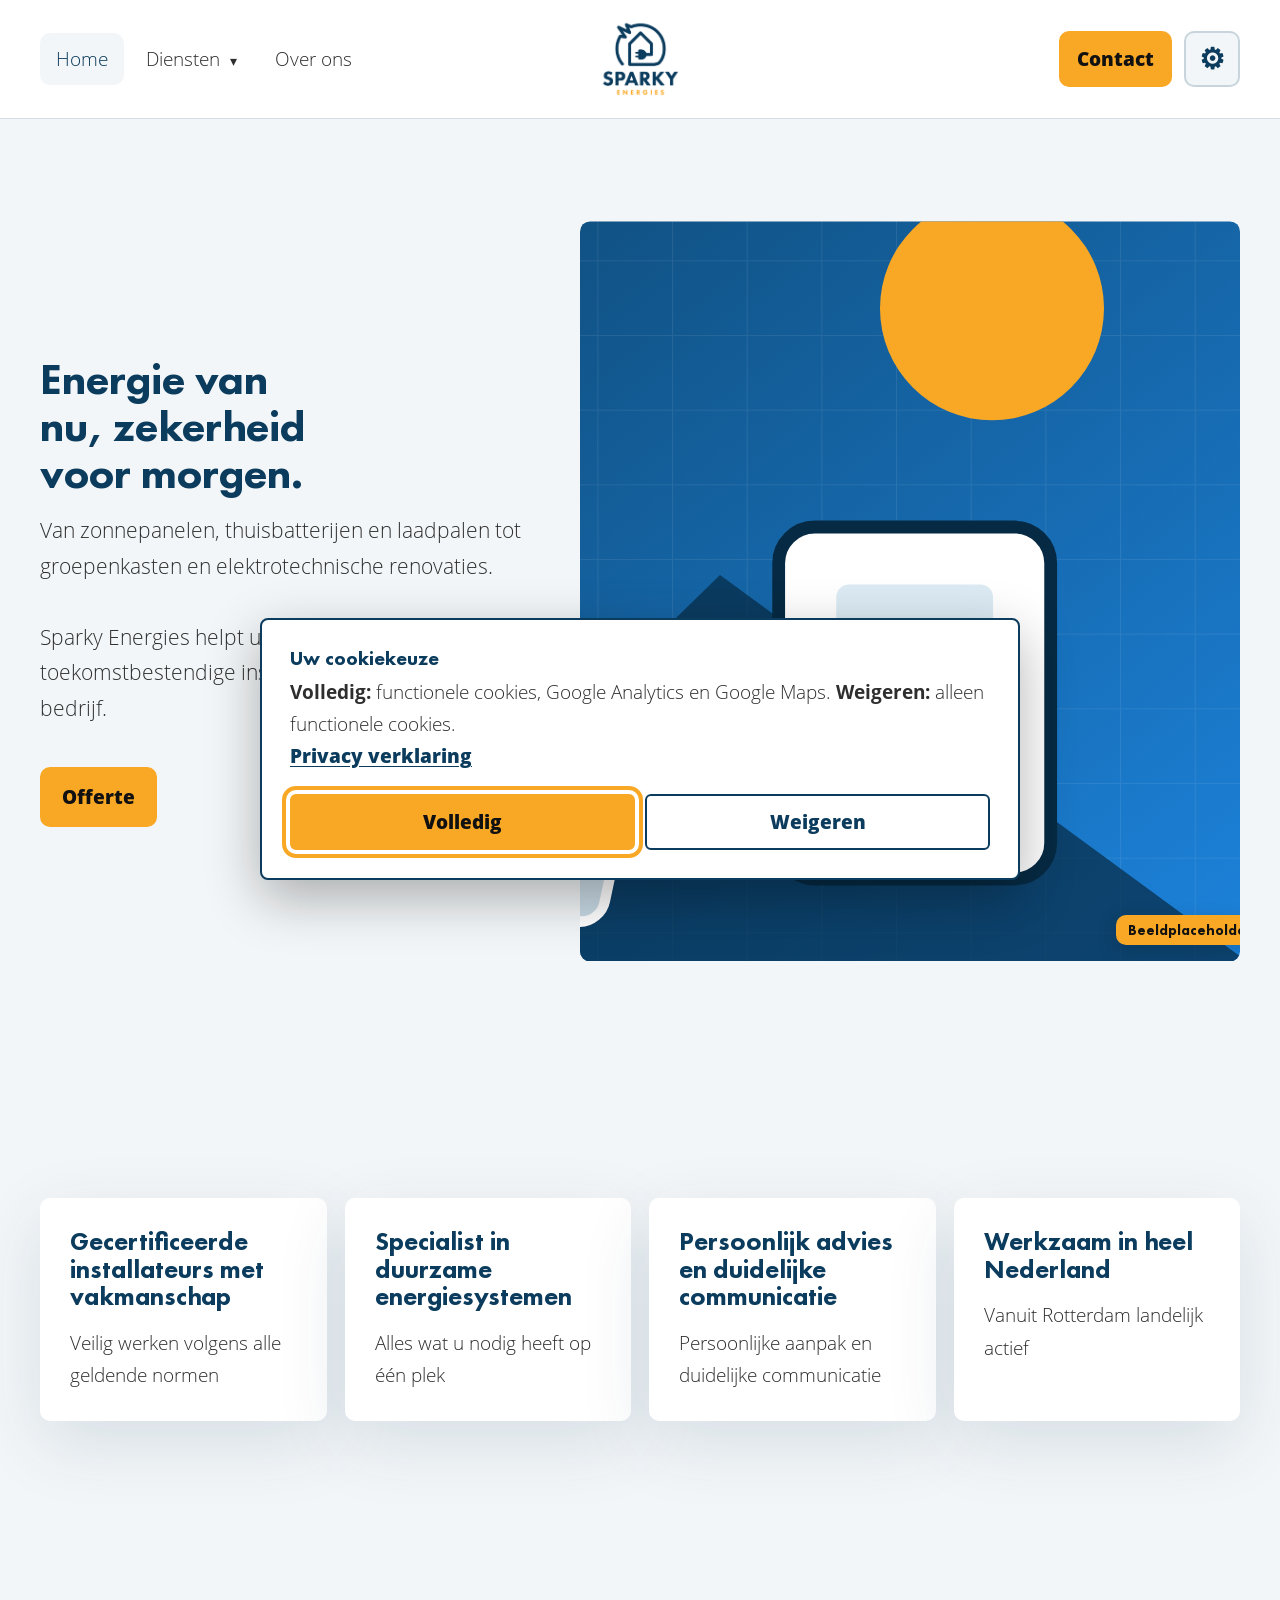
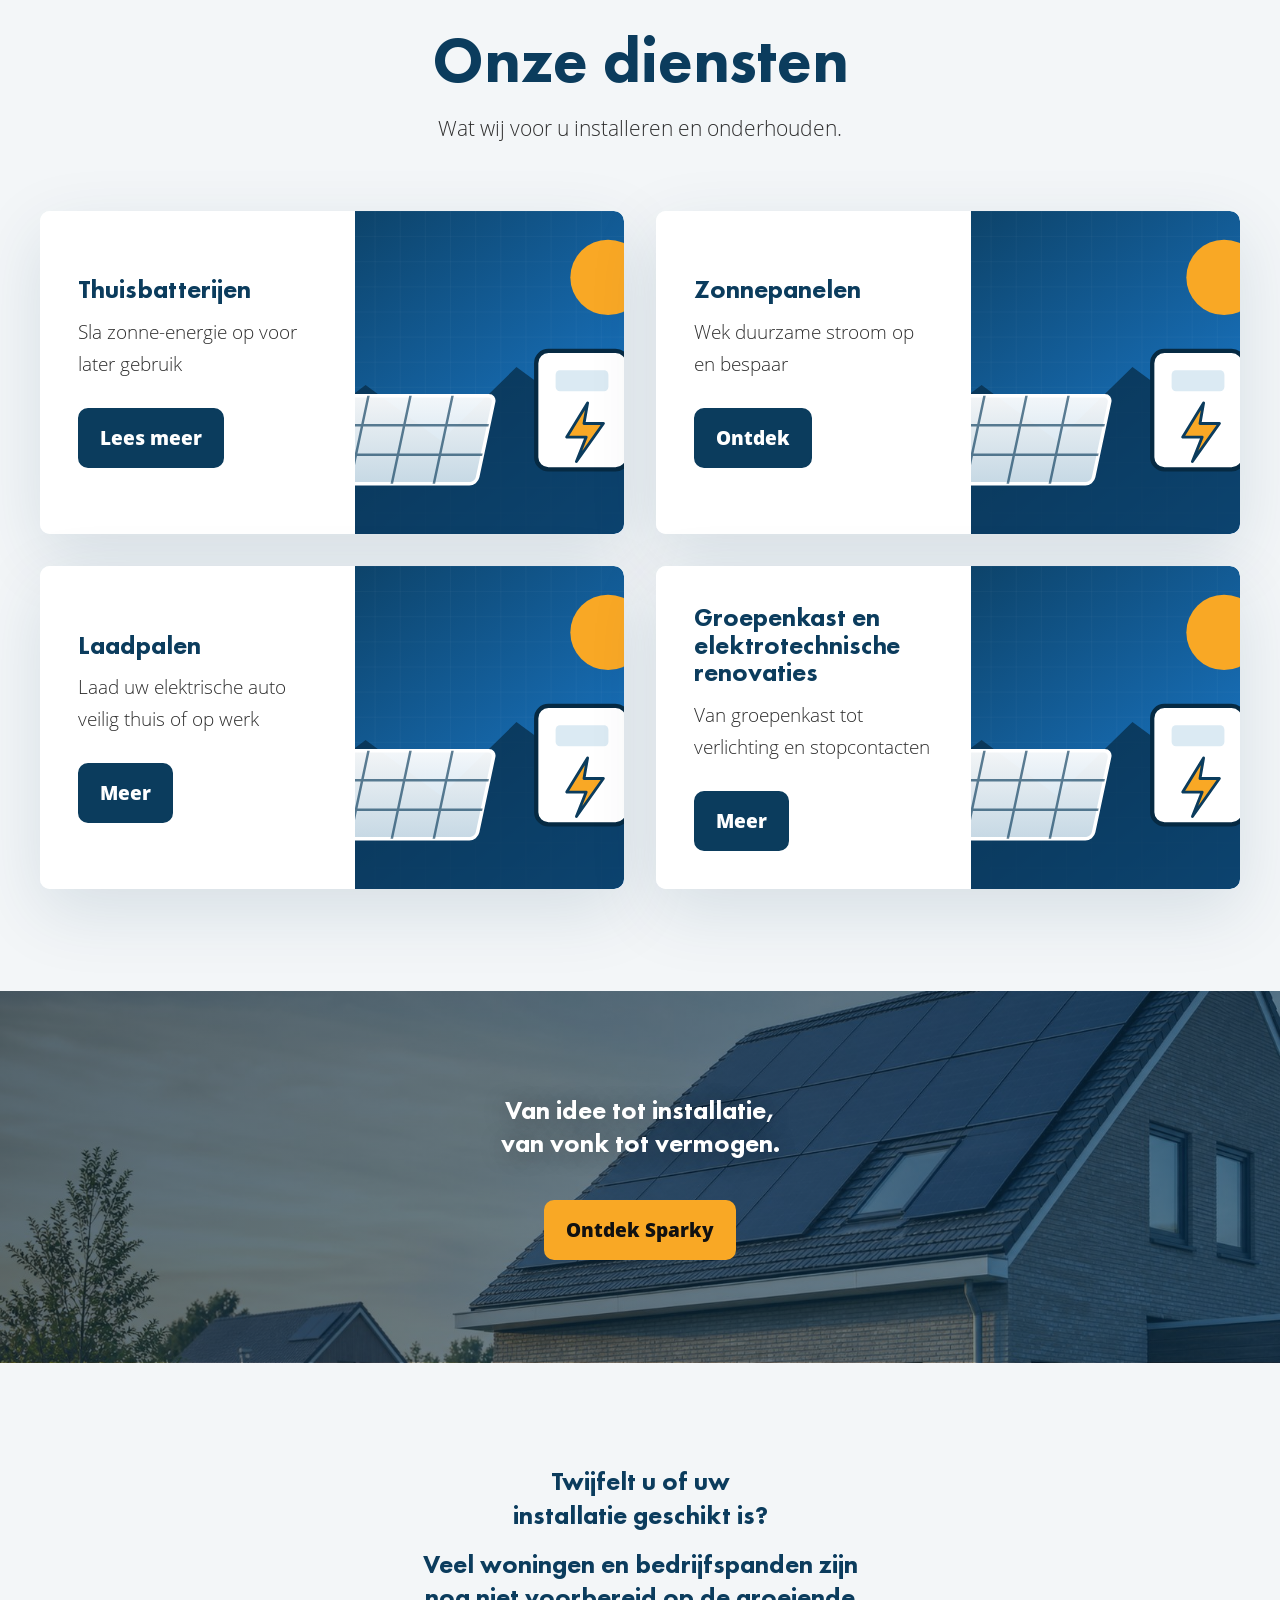
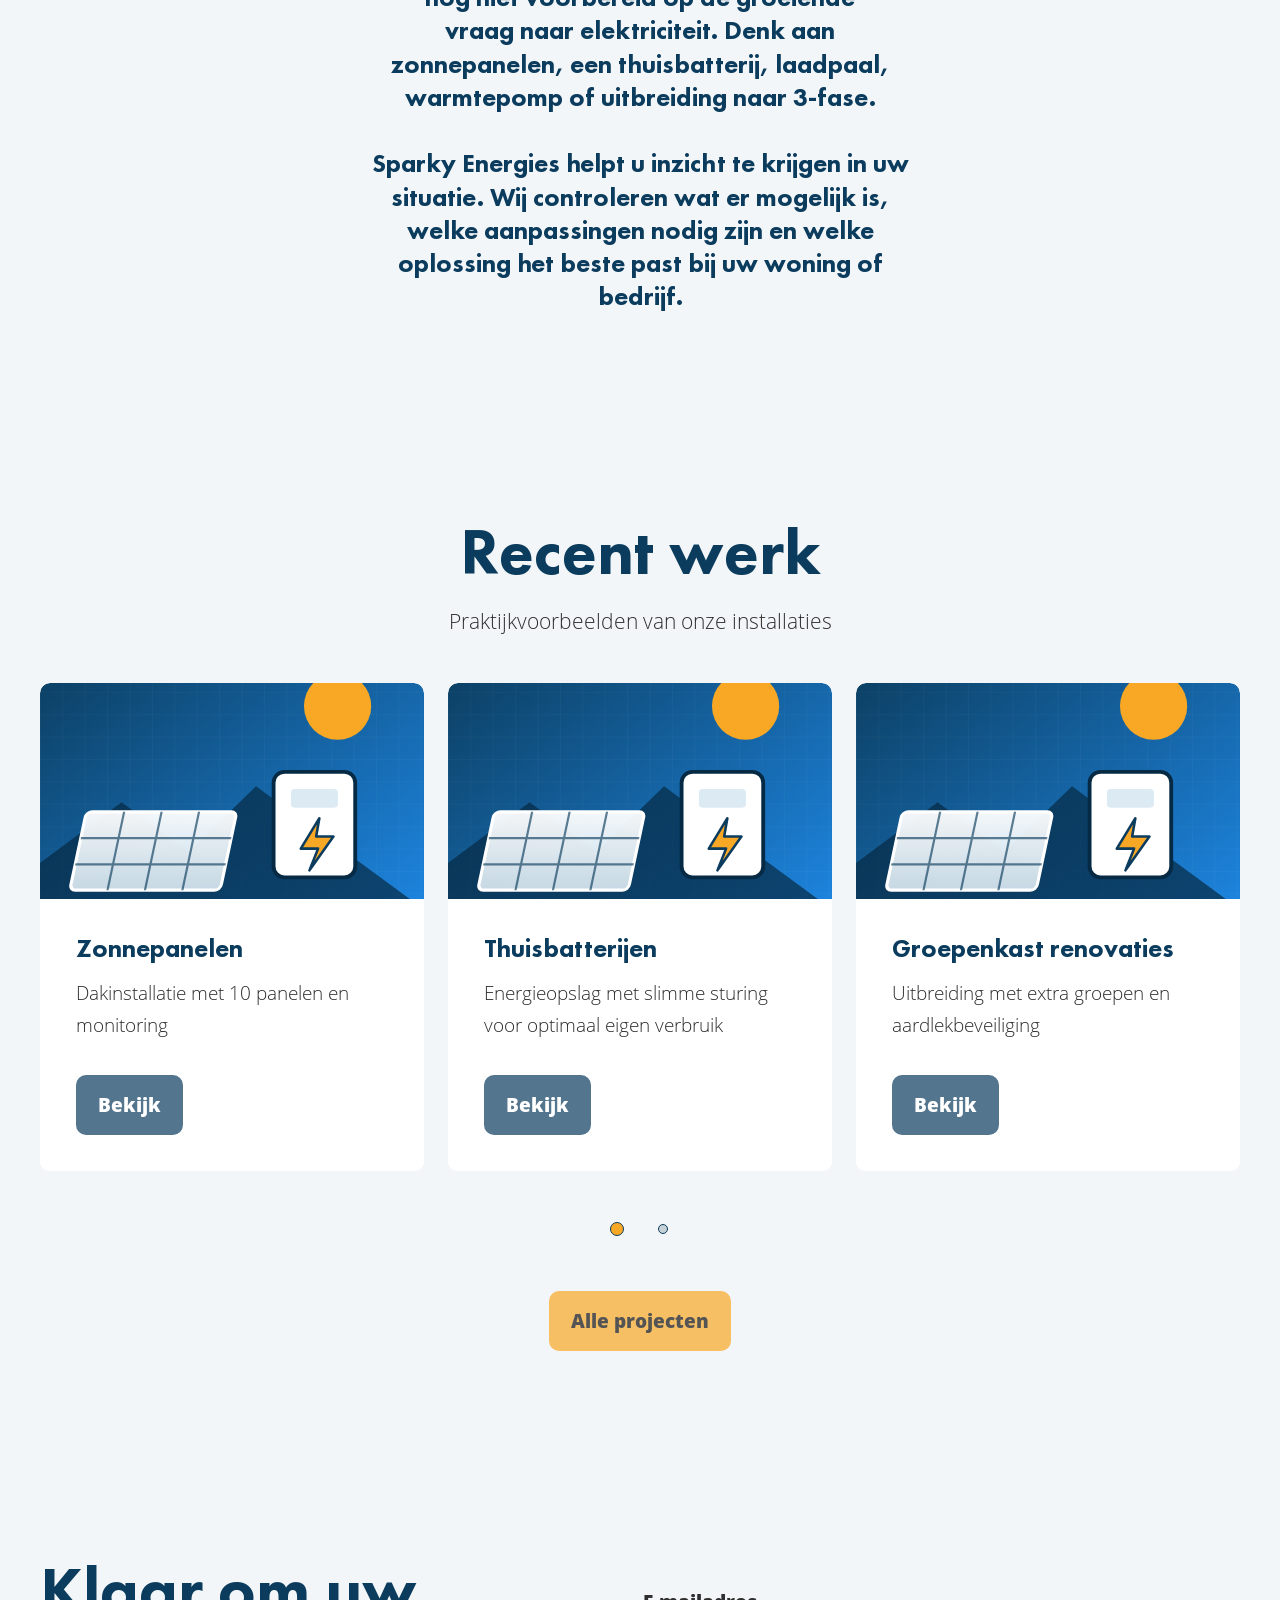
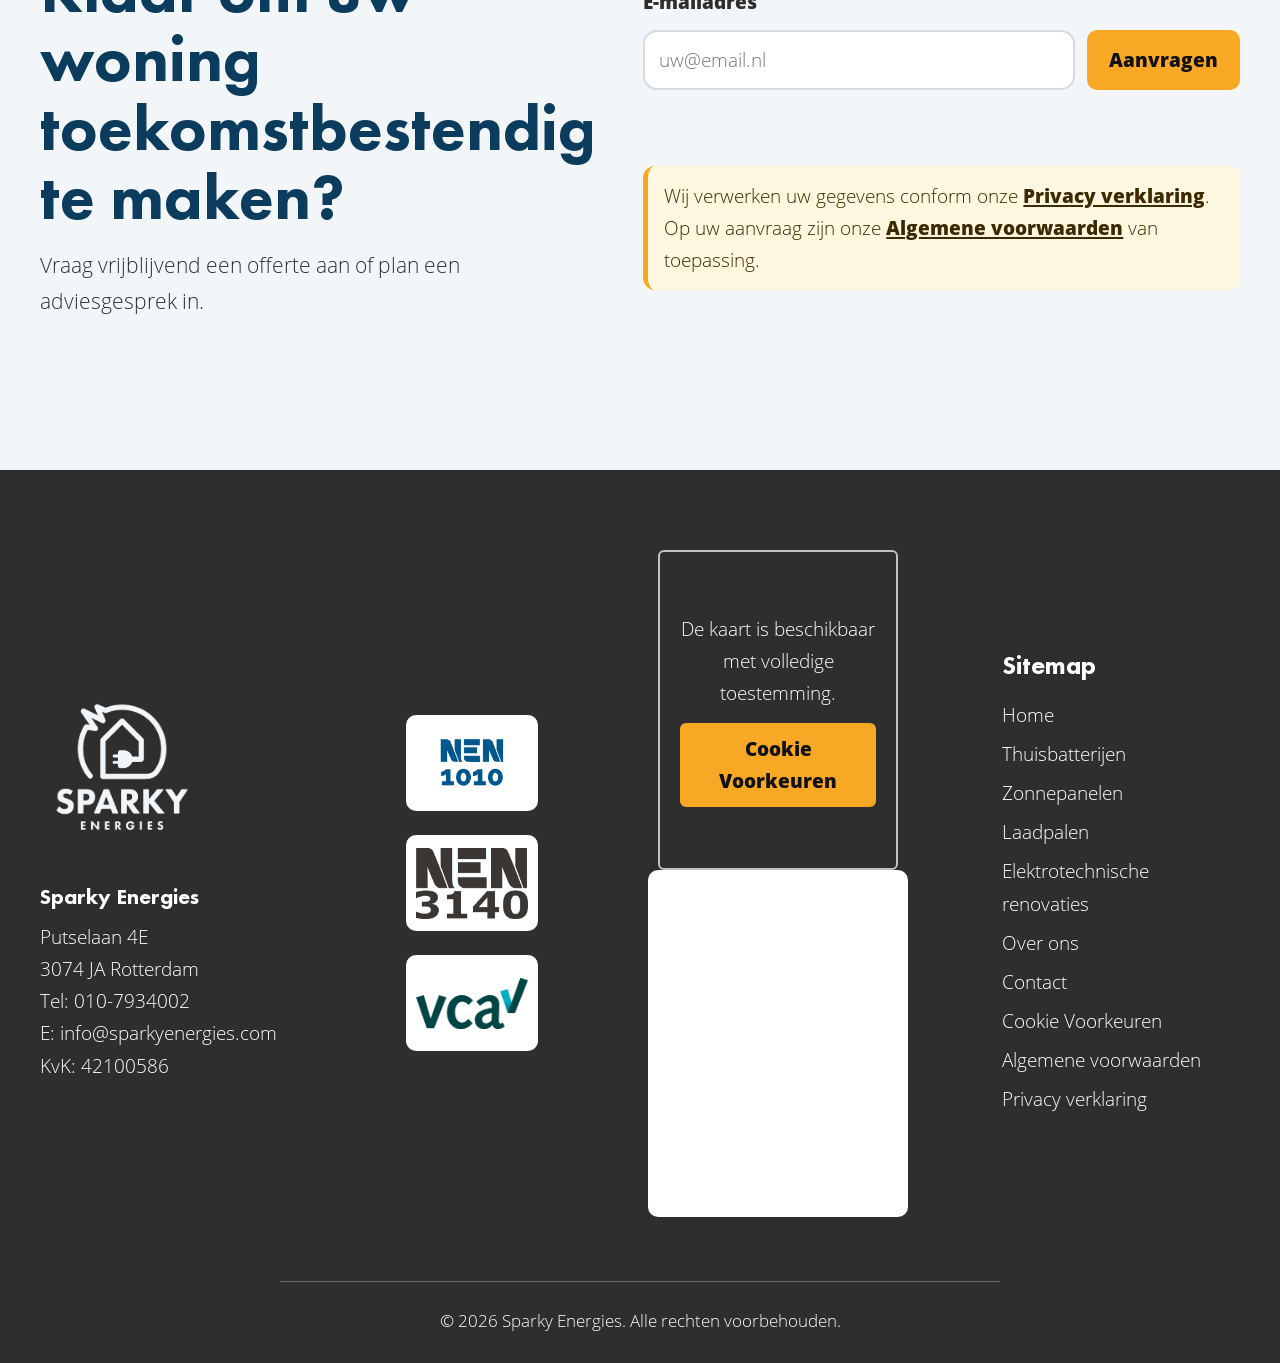
==== index.html @ b0a2704e "Add legal downloads and refine cookie consent" ====
<!doctype html>
<html lang="nl">
<head>
  <meta charset="utf-8" />
  <meta name="viewport" content="width=device-width, initial-scale=1" />
  <title>Elektrotechnisch installateur Rotterdam | Sparky Energies</title>
  <meta name="description" content="Sparky Energies is uw elektrotechnisch installateur in Rotterdam voor zonnepanelen, thuisbatterijen, laadpalen, groepenkasten en renovaties." />
  <meta name="robots" content="index,follow,max-image-preview:large" />
  <meta name="color-scheme" content="light" />
  <meta name="theme-color" content="#0b3c5d" />
  <link rel="canonical" href="https://www.sparkyenergies.com/" />
  <meta property="og:locale" content="nl_NL" />
  <meta property="og:type" content="website" />
  <meta property="og:site_name" content="Sparky Energies" />
  <meta property="og:title" content="Elektrotechnisch installateur Rotterdam | Sparky Energies" />
  <meta property="og:description" content="Sparky Energies is uw elektrotechnisch installateur in Rotterdam voor zonnepanelen, thuisbatterijen, laadpalen, groepenkasten en renovaties." />
  <meta property="og:url" content="https://www.sparkyenergies.com/" />
  <meta property="og:image" content="https://www.sparkyenergies.com/assets/img/zonnepanelen-installatie-achtergrond.jpg" />
  <meta property="og:image:type" content="image/jpeg" />
  <meta property="og:image:width" content="1672" />
  <meta property="og:image:height" content="941" />
  <meta property="og:image:alt" content="Elektrotechnische installatie van Sparky Energies" />
  <meta name="twitter:card" content="summary_large_image" />
  <meta name="twitter:title" content="Elektrotechnisch installateur Rotterdam | Sparky Energies" />
  <meta name="twitter:description" content="Zonnepanelen, thuisbatterijen, laadpalen, groepenkasten en elektrotechnische renovaties vanuit Rotterdam." />
  <meta name="twitter:image" content="https://www.sparkyenergies.com/assets/img/zonnepanelen-installatie-achtergrond.jpg" />
  <link rel="stylesheet" href="assets/css/styles.css" />
  <link rel="icon" type="image/png" href="assets/img/Sparky_Beeldmerk_Oranje.png" />
  <link rel="apple-touch-icon" href="assets/img/Sparky_Beeldmerk_Oranje.png" />
  <script src="assets/js/cookie-consent.js" defer></script>
  <script type="application/ld+json">
  {
    "@context": "https://schema.org",
    "@graph": [
      {
        "@type": "Electrician",
        "@id": "https://www.sparkyenergies.com/#business",
        "name": "Sparky Energies",
        "url": "https://www.sparkyenergies.com/",
        "logo": "https://www.sparkyenergies.com/assets/img/Sparky_Logo_MAIN_Kleur.png",
        "image": "https://www.sparkyenergies.com/assets/img/zonnepanelen-installatie-achtergrond.jpg",
        "telephone": "+31 10 793 4002",
        "email": "info@sparkyenergies.com",
        "identifier": {
          "@type": "PropertyValue",
          "propertyID": "KvK",
          "value": "42100586"
        },
        "address": {
          "@type": "PostalAddress",
          "streetAddress": "Putselaan 4E",
          "postalCode": "3074 JA",
          "addressLocality": "Rotterdam",
          "addressRegion": "Zuid-Holland",
          "addressCountry": "NL"
        },
        "areaServed": {
          "@type": "Country",
          "name": "Nederland"
        },
        "hasMap": "https://www.google.com/maps/search/?api=1&query=Putselaan%204E%2C%203074%20JA%20Rotterdam",
        "contactPoint": {
          "@type": "ContactPoint",
          "contactType": "customer service",
          "telephone": "+31 10 793 4002",
          "email": "info@sparkyenergies.com",
          "availableLanguage": "nl"
        },
        "hasOfferCatalog": {
          "@type": "OfferCatalog",
          "name": "Elektrotechnische diensten",
          "itemListElement": [
            {
              "@type": "Offer",
              "itemOffered": {
                "@type": "Service",
                "name": "Thuisbatterij installeren",
                "url": "https://www.sparkyenergies.com/thuisbatterijen.html"
              }
            },
            {
              "@type": "Offer",
              "itemOffered": {
                "@type": "Service",
                "name": "Zonnepanelen installeren",
                "url": "https://www.sparkyenergies.com/zonnepanelen.html"
              }
            },
            {
              "@type": "Offer",
              "itemOffered": {
                "@type": "Service",
                "name": "Laadpaal installeren",
                "url": "https://www.sparkyenergies.com/laadpalen.html"
              }
            },
            {
              "@type": "Offer",
              "itemOffered": {
                "@type": "Service",
                "name": "Groepenkast en elektrotechnische renovatie",
                "url": "https://www.sparkyenergies.com/elektrotechnische-renovaties.html"
              }
            }
          ]
        }
      },
      {
        "@type": "WebSite",
        "@id": "https://www.sparkyenergies.com/#website",
        "url": "https://www.sparkyenergies.com/",
        "name": "Sparky Energies",
        "publisher": { "@id": "https://www.sparkyenergies.com/#business" },
        "inLanguage": "nl-NL"
      },
      {
        "@type": "WebPage",
        "@id": "https://www.sparkyenergies.com/#webpage",
        "url": "https://www.sparkyenergies.com/",
        "name": "Elektrotechnisch installateur Rotterdam | Sparky Energies",
        "description": "Sparky Energies is uw elektrotechnisch installateur in Rotterdam voor zonnepanelen, thuisbatterijen, laadpalen, groepenkasten en renovaties.",
        "isPartOf": { "@id": "https://www.sparkyenergies.com/#website" },
        "about": { "@id": "https://www.sparkyenergies.com/#business" },
        "inLanguage": "nl-NL"
      }
    ]
  }
  </script>
</head>
<body id="homeSectBody" class="siteBody homeSectBody" data-page="Home" data-page-number="1">
<header id="siteHeader" class="siteHeader">
  <a class="skipLink" href="#mainContent">Direct naar inhoud</a>
  <nav id="hoofdNavigatie" class="hoofdNavigatie" aria-label="Hoofdnavigatie">
    <a id="siteLogoLink" class="siteLogoLink" href="index.html" aria-label="Sparky Energies home">
      <img src="assets/img/Sparky_Logo_MAIN_Kleur.png" alt="Sparky Energies logo" class="siteLogoAfbeelding" width="6265" height="6197" />
      <!-- <span class="siteLogoTekst">Sparky Energies</span> -->
    </a>
    <button id="navigatieMenuKnop" class="navigatieMenuKnop" type="button" aria-controls="primaireNavigatieLijst" aria-expanded="false">
      <span class="srOnly">Menu openen of sluiten</span>
      <span aria-hidden="true">☰</span>
    </button>
    <ul id="primaireNavigatieLijst" class="primaireNavigatieLijst" role="list"><li><a aria-current="page" href="index.html">Home</a></li><li><a href="thuisbatterijen.html">Thuisbatterijen</a></li><li><a href="zonnepanelen.html">Zonnepanelen</a></li><li><a href="laadpalen.html">Laadpalen</a></li><li><a href="elektrotechnische-renovaties.html">Elektrotechnische renovaties</a></li><li><a href="over-ons.html">Over ons</a></li></ul>
    <div class="hoofdNavigatieActies">
      <a id="hoofdNavigatieContact" class="hoofdNavigatieContact" href="contact.html">Contact</a>
      <nav id="toegankelijkheidPaneel" class="toegankelijkheidPaneel" aria-label="Toegankelijkheidsopties">
      <button id="knopGrotereTekst" class="toegankelijkheidKnop" type="button" data-accessibility-action="toggle-text-size" aria-pressed="false">Grotere tekst</button>
      <button id="knopHoogContrast" class="toegankelijkheidKnop" type="button" data-accessibility-action="toggle-contrast" aria-pressed="false">Hoog contrast</button>
      <button id="knopVoorlezen" class="toegankelijkheidKnop" type="button" data-accessibility-action="read-page">Lees voor</button>
      <button id="knopVoorlezenStop" class="toegankelijkheidKnop" type="button" data-accessibility-action="stop-reading">Stop</button>
      </nav>
    </div>
  </nav>
</header>
<main id="mainContent" class="mainContent" tabindex="-1">


<section id="homeSectGecertificeerdeInstallateursMetVakmanschap" class="siteSectie homeSectGecertificeerdeInstallateursMetVakmanschap homeHeroReferentieSectie" data-page="Home" data-page-number="1" data-section-number="1" data-section-title="Energie van nu, zekerheid voor morgen" aria-labelledby="homeSectGecertificeerdeInstallateursMetVakmanschapH1">
  <div class="homeHeroReferentieGrid" data-scroll-expand-image data-scroll-expand-full-bleed data-scroll-expand-start="0.9" data-scroll-expand-distance="0.65">
    <div class="homeHeroScrollInhoud" data-scroll-expand-content>
      <header class="sectieKop homeSectGecertificeerdeInstallateursMetVakmanschapKop">
        <h1 id="homeSectGecertificeerdeInstallateursMetVakmanschapH1" class="sectieTitel">Energie van nu, zekerheid voor morgen.</h1>
        <p id="homeSectGecertificeerdeInstallateursMetVakmanschapP01" class="sectieIntro">Van zonnepanelen, thuisbatterijen en laadpalen tot groepenkasten en elektrotechnische renovaties. <br><br> Sparky Energies helpt u met veilige, duurzame en toekomstbestendige installaties voor woning en bedrijf.</p>
      </header>
      <nav class="sectionActies" aria-label="Acties voor sectie Energie van nu, zekerheid voor morgen">
        <a id="homeSectGecertificeerdeInstallateursMetVakmanschapBtn01Offerte" class="siteBtn siteBtnPrimary homeSectGecertificeerdeInstallateursMetVakmanschapKnop" href="contact.html#contactSectLatenWeBeginnen" data-button-page="Home" data-button-section="Energie van nu, zekerheid voor morgen" data-link-type="interne-pagina-sectie" data-target-page="Contact" data-target-section="contactSectLatenWeBeginnen">Offerte</a>
      </nav>
    </div>
    <figure id="homeSectGecertificeerdeInstallateursMetVakmanschapMediaPlaceholder" class="homeHeroScrollMedia" data-scroll-expand-media aria-hidden="true">
      <img class="homeHeroScrollMediaAfbeelding" src="assets/img/dienst-placeholder.svg" alt="" width="1200" height="900" decoding="async" />
      <figcaption class="homeHeroScrollMediaLabel">Beeldplaceholder</figcaption>
    </figure>
  </div>
</section>
<section id="homeSectGecertificeerdeInstallateursMetVakmanschapKaarten" class="siteSectie homeSectGecertificeerdeInstallateursMetVakmanschapKaarten layoutFeatures" aria-labelledby="homeSectGecertificeerdeInstallateursMetVakmanschapH2">
<h2 id="homeSectGecertificeerdeInstallateursMetVakmanschapH2" class="srOnly">Gecertificeerde installateurs met vakmanschap</h2>
<ul id="homeSectGecertificeerdeInstallateursMetVakmanschapLijst" class="kaartLijst homeSectGecertificeerdeInstallateursMetVakmanschapLijst" role="list">
  <li class="kaartLijstItem">
    <article id="homeSectGecertificeerdeInstallateursMetVakmanschapArtikel01" class="kaart homeSectGecertificeerdeInstallateursMetVakmanschapKaart">

      <h3 id="homeSectGecertificeerdeInstallateursMetVakmanschapArtikel01H3">Gecertificeerde installateurs met vakmanschap</h3>
      <p id="homeSectGecertificeerdeInstallateursMetVakmanschapArtikel01P01">Veilig werken volgens alle geldende normen</p>
    </article>
  </li>
  <li class="kaartLijstItem">
    <article id="homeSectGecertificeerdeInstallateursMetVakmanschapArtikel02" class="kaart homeSectGecertificeerdeInstallateursMetVakmanschapKaart">
      
      <h3 id="homeSectGecertificeerdeInstallateursMetVakmanschapArtikel02H3">Specialist in duurzame energiesystemen</h3>
      <p id="homeSectGecertificeerdeInstallateursMetVakmanschapArtikel02P01">Alles wat u nodig heeft op één plek</p>
    </article>
  </li>
  <li class="kaartLijstItem">
    <article id="homeSectGecertificeerdeInstallateursMetVakmanschapArtikel03" class="kaart homeSectGecertificeerdeInstallateursMetVakmanschapKaart">
      
      <h3 id="homeSectGecertificeerdeInstallateursMetVakmanschapArtikel03H3">Persoonlijk advies en duidelijke communicatie</h3>
      <p id="homeSectGecertificeerdeInstallateursMetVakmanschapArtikel03P01">Persoonlijke aanpak en duidelijke communicatie</p>
    </article>
  </li>
  <li class="kaartLijstItem">
    <article id="homeSectGecertificeerdeInstallateursMetVakmanschapArtikel04" class="kaart homeSectGecertificeerdeInstallateursMetVakmanschapKaart">
    
      <h3 id="homeSectGecertificeerdeInstallateursMetVakmanschapArtikel04H3">Werkzaam in heel Nederland</h3>
      <p id="homeSectGecertificeerdeInstallateursMetVakmanschapArtikel04P01">Vanuit Rotterdam landelijk actief</p>
    </article>
  </li>
</ul>
</section>

<section id="homeSectWatWijVoorUInstallerenEnOnderhouden" class="siteSectie homeSectWatWijVoorUInstallerenEnOnderhouden layoutServices" data-page="Home" data-page-number="1" data-section-number="2" data-section-title="Wat wij voor u installeren en onderhouden" aria-labelledby="homeSectWatWijVoorUInstallerenEnOnderhoudenH2">
<header class="sectieKop homeSectWatWijVoorUInstallerenEnOnderhoudenKop">
  <h2 id="homeSectWatWijVoorUInstallerenEnOnderhoudenH2" class="sectieTitel">Onze diensten</h2>
  <p id="homeSectWatWijVoorUInstallerenEnOnderhoudenP01" class="sectieIntro">Wat wij voor u installeren en onderhouden.</p>
</header>
<ul id="homeSectWatWijVoorUInstallerenEnOnderhoudenLijst" class="dienstLijst homeSectWatWijVoorUInstallerenEnOnderhoudenLijst" role="list">
  <li class="dienstLijstItem">
    <article id="homeSectWatWijVoorUInstallerenEnOnderhoudenArtikel01" class="dienstKaart kaart homeSectWatWijVoorUInstallerenEnOnderhoudenDienstKaart">
      <div class="dienstKaartInhoud homeSectWatWijVoorUInstallerenEnOnderhoudenDienstInhoud">
        <h3 id="homeSectWatWijVoorUInstallerenEnOnderhoudenArtikel01H3">Thuisbatterijen</h3>
        <p id="homeSectWatWijVoorUInstallerenEnOnderhoudenArtikel01P01">Sla zonne-energie op voor later gebruik</p>
        <a id="homeSectWatWijVoorUInstallerenEnOnderhoudenBtn01LeesMeer" class="siteBtn siteBtnLink homeSectWatWijVoorUInstallerenEnOnderhoudenKnop" href="thuisbatterijen.html" data-button-page="Home" data-button-section="Wat wij voor u installeren en onderhouden" data-link-type="interne-pagina" data-target-page="Thuisbatterijen">Lees meer</a>
      </div>
      <figure id="homeSectWatWijVoorUInstallerenEnOnderhoudenMediaArtikel01" class="dienstKaartMedia homeSectWatWijVoorUInstallerenEnOnderhoudenMedia" aria-hidden="true">
        <img class="dienstKaartAfbeelding homeSectWatWijVoorUInstallerenEnOnderhoudenAfbeelding" src="assets/img/dienst-placeholder.svg" alt="" width="1200" height="900" loading="lazy" decoding="async">
      </figure>
    </article>
  </li>
  <li class="dienstLijstItem">
    <article id="homeSectWatWijVoorUInstallerenEnOnderhoudenArtikel02" class="dienstKaart kaart homeSectWatWijVoorUInstallerenEnOnderhoudenDienstKaart">
      <div class="dienstKaartInhoud homeSectWatWijVoorUInstallerenEnOnderhoudenDienstInhoud">
        <h3 id="homeSectWatWijVoorUInstallerenEnOnderhoudenArtikel02H3">Zonnepanelen</h3>
        <p id="homeSectWatWijVoorUInstallerenEnOnderhoudenArtikel02P01">Wek duurzame stroom op en bespaar</p>
        <a id="homeSectWatWijVoorUInstallerenEnOnderhoudenBtn02Ontdek" class="siteBtn siteBtnLink homeSectWatWijVoorUInstallerenEnOnderhoudenKnop" href="zonnepanelen.html" data-button-page="Home" data-button-section="Wat wij voor u installeren en onderhouden" data-link-type="interne-pagina" data-target-page="Zonnepanelen">Ontdek</a>
      </div>
      <figure id="homeSectWatWijVoorUInstallerenEnOnderhoudenMediaArtikel02" class="dienstKaartMedia homeSectWatWijVoorUInstallerenEnOnderhoudenMedia" aria-hidden="true">
        <img class="dienstKaartAfbeelding homeSectWatWijVoorUInstallerenEnOnderhoudenAfbeelding" src="assets/img/dienst-placeholder.svg" alt="" width="1200" height="900" loading="lazy" decoding="async">
      </figure>
    </article>
  </li>
  <li class="dienstLijstItem">
    <article id="homeSectWatWijVoorUInstallerenEnOnderhoudenArtikel03" class="dienstKaart kaart homeSectWatWijVoorUInstallerenEnOnderhoudenDienstKaart">
      <div class="dienstKaartInhoud homeSectWatWijVoorUInstallerenEnOnderhoudenDienstInhoud">
        <h3 id="homeSectWatWijVoorUInstallerenEnOnderhoudenArtikel03H3">Laadpalen</h3>
        <p id="homeSectWatWijVoorUInstallerenEnOnderhoudenArtikel03P01">Laad uw elektrische auto veilig thuis of op werk</p>
        <a id="homeSectWatWijVoorUInstallerenEnOnderhoudenBtn03Meer" class="siteBtn siteBtnLink homeSectWatWijVoorUInstallerenEnOnderhoudenKnop" href="laadpalen.html" data-button-page="Home" data-button-section="Wat wij voor u installeren en onderhouden" data-link-type="interne-pagina" data-target-page="Laadpalen">Meer</a>
      </div>
      <figure id="homeSectWatWijVoorUInstallerenEnOnderhoudenMediaArtikel03" class="dienstKaartMedia homeSectWatWijVoorUInstallerenEnOnderhoudenMedia" aria-hidden="true">
        <img class="dienstKaartAfbeelding homeSectWatWijVoorUInstallerenEnOnderhoudenAfbeelding" src="assets/img/dienst-placeholder.svg" alt="" width="1200" height="900" loading="lazy" decoding="async">
      </figure>
    </article>
  </li>
  <li class="dienstLijstItem">
    <article id="homeSectWatWijVoorUInstallerenEnOnderhoudenArtikel04" class="dienstKaart kaart homeSectWatWijVoorUInstallerenEnOnderhoudenDienstKaart">
      <div class="dienstKaartInhoud homeSectWatWijVoorUInstallerenEnOnderhoudenDienstInhoud">
        <h3 id="homeSectWatWijVoorUInstallerenEnOnderhoudenArtikel04H3">Groepenkast en elektrotechnische renovaties</h3>
        <p id="homeSectWatWijVoorUInstallerenEnOnderhoudenArtikel04P01">Van groepenkast tot verlichting en stopcontacten</p>
        <a id="homeSectWatWijVoorUInstallerenEnOnderhoudenBtn04Meer" class="siteBtn siteBtnLink homeSectWatWijVoorUInstallerenEnOnderhoudenKnop" href="elektrotechnische-renovaties.html" data-button-page="Home" data-button-section="Wat wij voor u installeren en onderhouden" data-link-type="interne-pagina" data-target-page="Elektrotechnische renovaties">Meer</a>
      </div>
      <figure id="homeSectWatWijVoorUInstallerenEnOnderhoudenMediaArtikel04" class="dienstKaartMedia homeSectWatWijVoorUInstallerenEnOnderhoudenMedia" aria-hidden="true">
        <img class="dienstKaartAfbeelding homeSectWatWijVoorUInstallerenEnOnderhoudenAfbeelding" src="assets/img/dienst-placeholder.svg" alt="" width="1200" height="900" loading="lazy" decoding="async">
      </figure>
    </article>
  </li>
</ul>
</section>
<section id="homeSectVanIdeeTotInstallatieVanVonkTotVermogen" class="siteSectie homeSectVanIdeeTotInstallatieVanVonkTotVermogen layoutImageCta" data-page="Home" data-page-number="1" data-section-number="3" data-section-title="Van idee tot installatie, van vonk tot vermogen" aria-labelledby="homeSectVanIdeeTotInstallatieVanVonkTotVermogenH4">
  <div class="layoutImageCtaInhoud homeSectVanIdeeTotInstallatieVanVonkTotVermogenInhoud">
    <h4 id="homeSectVanIdeeTotInstallatieVanVonkTotVermogenH4">Van idee tot installatie, van vonk tot vermogen.</h4>
    <a id="homeSectVanIdeeTotInstallatieVanVonkTotVermogenBtn01OntdekSparky" class="siteBtn siteBtnPrimary homeSectVanIdeeTotInstallatieVanVonkTotVermogenKnop" href="over-ons.html" data-button-page="Home" data-button-section="Van idee tot installatie, van vonk tot vermogen" data-link-type="interne-pagina" data-target-page="Over ons">Ontdek Sparky</a>
  </div>
</section>
<section id="homeSectTwijfeltUOfUwInstallatieGeschiktIs" class="siteSectie homeSectTwijfeltUOfUwInstallatieGeschiktIs layoutText" data-page="Home" data-page-number="1" data-section-number="4" data-section-title="Twijfelt u of uw installatie geschikt is?" aria-labelledby="homeSectTwijfeltUOfUwInstallatieGeschiktIsH2">
<header class="sectieKop homeSectTwijfeltUOfUwInstallatieGeschiktIsKop">
  <h2 id="homeSectTwijfeltUOfUwInstallatieGeschiktIsH2" class="sectieTitel">Twijfelt u of uw installatie geschikt is?</h2>
  <p id="homeSectTwijfeltUOfUwInstallatieGeschiktIsP01" class="sectieIntro">Veel woningen en bedrijfspanden zijn nog niet voorbereid op de groeiende vraag naar elektriciteit. Denk aan zonnepanelen, een thuisbatterij, laadpaal, warmtepomp of uitbreiding naar 3-fase.<br><br>

Sparky Energies helpt u inzicht te krijgen in uw situatie. Wij controleren wat er mogelijk is, welke aanpassingen nodig zijn en welke oplossing het beste past bij uw woning of bedrijf.
</p>
</header>

</section>
<section id="homeSectRecentWerk" class="siteSectie homeSectRecentWerk layoutPortfolio" data-page="Home" data-page-number="1" data-section-number="5" data-section-title="Recent werk" aria-labelledby="homeSectRecentWerkH2">
<header class="sectieKop homeSectRecentWerkKop">
  <h2 id="homeSectRecentWerkH2" class="sectieTitel">Recent werk</h2>
  <p id="homeSectRecentWerkP01" class="sectieIntro">Praktijkvoorbeelden van onze installaties</p>
</header>
<ul id="homeSectRecentWerkScrollLijst" class="portfolioLijst scrollLijst homeSectRecentWerkLijst" role="list" data-scroll-area="homeSectRecentWerk">
  <li class="portfolioLijstItem">
    <article id="homeSectRecentWerkArtikel01" class="portfolioKaart kaart homeSectRecentWerkProjectKaart" data-project-categories="Zonnepanelen, residentieel, duurzaam">
      <figure id="homeSectRecentWerkMediaArtikel01" class="homeSectRecentWerkProjectMedia" aria-hidden="true">
        <img class="homeSectRecentWerkProjectAfbeelding" src="assets/img/dienst-placeholder.svg" alt="" width="1200" height="900" loading="lazy" decoding="async">
      </figure>
      <div class="homeSectRecentWerkProjectInhoud">
        <h3 id="homeSectRecentWerkArtikel01H3">Zonnepanelen</h3>
        <p id="homeSectRecentWerkArtikel01P01">Dakinstallatie met 10 panelen en monitoring</p>
        <a id="homeSectRecentWerkBtn01Bekijk" class="siteBtn siteBtnLink homeSectRecentWerkKnop" href="#linkNogToevoegen" data-button-page="Home" data-button-section="Recent werk" data-link-type="todo" data-link-note="TODO: koppel deze kaart later aan projecten.html#zonnepanelen." aria-disabled="true" data-link-status="todo">Bekijk</a>
      </div>
    </article>
  </li>
  <li class="portfolioLijstItem">
    <article id="homeSectRecentWerkArtikel04" class="portfolioKaart kaart homeSectRecentWerkProjectKaart" data-project-categories="Thuisbatterijen, energieopslag, slim energiebeheer">
      <figure id="homeSectRecentWerkMediaArtikel04" class="homeSectRecentWerkProjectMedia" aria-hidden="true">
        <img class="homeSectRecentWerkProjectAfbeelding" src="assets/img/dienst-placeholder.svg" alt="" width="1200" height="900" loading="lazy" decoding="async">
      </figure>
      <div class="homeSectRecentWerkProjectInhoud">
        <h3 id="homeSectRecentWerkArtikel04H3">Thuisbatterijen</h3>
        <p id="homeSectRecentWerkArtikel04P01">Energieopslag met slimme sturing voor optimaal eigen verbruik</p>
        <a id="homeSectRecentWerkBtn04Bekijk" class="siteBtn siteBtnLink homeSectRecentWerkKnop" href="#linkNogToevoegen" data-button-page="Home" data-button-section="Recent werk" data-link-type="todo" data-link-note="TODO: koppel deze kaart later aan projecten.html#thuisbatterijen." aria-disabled="true" data-link-status="todo">Bekijk</a>
      </div>
    </article>
  </li>
  <li class="portfolioLijstItem">
    <article id="homeSectRecentWerkArtikel02" class="portfolioKaart kaart homeSectRecentWerkProjectKaart" data-project-categories="Groepenkast, renovatie, veiligheid">
      <figure id="homeSectRecentWerkMediaArtikel02" class="homeSectRecentWerkProjectMedia" aria-hidden="true">
        <img class="homeSectRecentWerkProjectAfbeelding" src="assets/img/dienst-placeholder.svg" alt="" width="1200" height="900" loading="lazy" decoding="async">
      </figure>
      <div class="homeSectRecentWerkProjectInhoud">
        <h3 id="homeSectRecentWerkArtikel02H3">Groepenkast renovaties</h3>
        <p id="homeSectRecentWerkArtikel02P01">Uitbreiding met extra groepen en aardlekbeveiliging</p>
        <a id="homeSectRecentWerkBtn02Bekijk" class="siteBtn siteBtnLink homeSectRecentWerkKnop" href="#linkNogToevoegen" data-button-page="Home" data-button-section="Recent werk" data-link-type="todo" data-link-note="TODO: koppel deze kaart later aan projecten.html#groepenkast-renovaties." aria-disabled="true" data-link-status="todo">Bekijk</a>
      </div>
    </article>
  </li>
  <li class="portfolioLijstItem">
    <article id="homeSectRecentWerkArtikel03" class="portfolioKaart kaart homeSectRecentWerkProjectKaart" data-project-categories="Laadpalen, particulier, elektrisch rijden">
      <figure id="homeSectRecentWerkMediaArtikel03" class="homeSectRecentWerkProjectMedia" aria-hidden="true">
        <img class="homeSectRecentWerkProjectAfbeelding" src="assets/img/dienst-placeholder.svg" alt="" width="1200" height="900" loading="lazy" decoding="async">
      </figure>
      <div class="homeSectRecentWerkProjectInhoud">
        <h3 id="homeSectRecentWerkArtikel03H3">Laadpaal installaties</h3>
        <p id="homeSectRecentWerkArtikel03P01">Wallbox in garage met load balancing</p>
        <a id="homeSectRecentWerkBtn03Bekijk" class="siteBtn siteBtnLink homeSectRecentWerkKnop" href="#linkNogToevoegen" data-button-page="Home" data-button-section="Recent werk" data-link-type="todo" data-link-note="TODO: koppel deze kaart later aan projecten.html#laadpaal-installaties." aria-disabled="true" data-link-status="todo">Bekijk</a>
      </div>
    </article>
  </li>
</ul>
<nav class="scrollKnoppen" aria-label="Projectcarrousel">
  <div class="scrollPaginering homeSectRecentWerkPaginering" data-scroll-pagination="homeSectRecentWerk" data-scroll-autoplay="6000" role="group" aria-label="Positie in de projecten"></div>
</nav>
<nav class="sectionActies" aria-label="Acties voor sectie Recent werk">
<a id="homeSectRecentWerkBtn01AlleProjecten" class="siteBtn siteBtnPrimary homeSectRecentWerkKnop" href="#linkNogToevoegen" data-button-page="Home" data-button-section="Recent werk" data-link-type="todo" data-link-note="TODO: maak de toekomstige projectenpagina en koppel deze knop aan projecten.html." aria-disabled="true" data-link-status="todo">Alle projecten</a>
</nav>
</section>

<!--
<section id="homeSectWatKlantenOverOnsZeggen" class="siteSectie homeSectWatKlantenOverOnsZeggen layoutTestimonials" data-page="Home" data-page-number="1" data-section-number="6" data-section-title="Wat klanten over ons zeggen" aria-labelledby="homeSectWatKlantenOverOnsZeggenH2">
<header class="sectieKop homeSectWatKlantenOverOnsZeggenKop">
  <h2 id="homeSectWatKlantenOverOnsZeggenH2" class="sectieTitel">Wat klanten over ons zeggen</h2>
  <p id="homeSectWatKlantenOverOnsZeggenP01" class="sectieIntro">“Sparky Energies heeft ons huis toekomstbestendig gemaakt. Professioneel, betrouwbaar en eerlijk in de communicatie.”</p>
</header>
<ul id="homeSectWatKlantenOverOnsZeggenLijst" class="testimonialLijst homeSectWatKlantenOverOnsZeggenLijst" role="list">
  <li>
    <article id="homeSectWatKlantenOverOnsZeggenArtikel01" class="testimonialKaart kaart">
      <blockquote>
        <p id="homeSectWatKlantenOverOnsZeggenArtikel01P01">“Sparky Energies heeft ons huis toekomstbestendig gemaakt. Professioneel, betrouwbaar en eerlijk in de communicatie.”</p>
      </blockquote>
      <footer><strong>Jan de Vries</strong><span>Huiseigenaar, Utrecht</span></footer>
    </article>
  </li>
</ul>
</section>
-->

<section id="homeSectKlaarOmUwWoningToekomstbestendigTeMaken" class="siteSectie homeSectKlaarOmUwWoningToekomstbestendigTeMaken layoutEmailCta" data-page="Home" data-page-number="1" data-section-number="7" data-section-title="Klaar om uw woning toekomstbestendig te maken?" aria-labelledby="homeSectKlaarOmUwWoningToekomstbestendigTeMakenH2">
<header class="sectieKop homeSectKlaarOmUwWoningToekomstbestendigTeMakenKop">
  <h2 id="homeSectKlaarOmUwWoningToekomstbestendigTeMakenH2" class="sectieTitel">Klaar om uw woning toekomstbestendig te maken?</h2>
  <p id="homeSectKlaarOmUwWoningToekomstbestendigTeMakenP01" class="sectieIntro">Vraag vrijblijvend een offerte aan of plan een adviesgesprek in.</p>
</header>
<form id="homeSectKlaarOmUwWoningToekomstbestendigTeMakenFormulier" class="emailCtaFormulier" action="https://formspree.io/f/xnjenvqd" method="post" data-formspree-form aria-describedby="homeSectKlaarOmUwWoningToekomstbestendigTeMakenFormulierNotitie">
  <input type="hidden" name="_subject" value="Nieuwe aanvraag via de homepage" />
  <input type="hidden" name="bron" value="Homepage – Klaar om uw woning toekomstbestendig te maken?" />
  <div class="formulierHoneypot" aria-hidden="true"><label for="homeSectKlaarOmUwWoningToekomstbestendigTeMakenWebsite">Laat dit veld leeg</label><input id="homeSectKlaarOmUwWoningToekomstbestendigTeMakenWebsite" name="_gotcha" type="text" tabindex="-1" autocomplete="off" /></div>
  <label for="homeSectKlaarOmUwWoningToekomstbestendigTeMakenEmailInput">E-mailadres</label>
  <input id="homeSectKlaarOmUwWoningToekomstbestendigTeMakenEmailInput" name="email" type="email" autocomplete="email" placeholder="uw@email.nl" required />
  <button id="homeSectKlaarOmUwWoningToekomstbestendigTeMakenBtn01Aanvragen" class="siteBtn siteBtnPrimary" type="submit" data-button-page="Home" data-button-section="Klaar om uw woning toekomstbestendig te maken?" data-link-type="formulier-versturen">Aanvragen</button>
  <p id="homeSectKlaarOmUwWoningToekomstbestendigTeMakenFormulierNotitie" class="formulierNotitie" aria-live="polite" hidden></p>
</form>
<p id="homeSectKlaarOmUwWoningToekomstbestendigTeMakenP02" class="privacyNotitie">Wij verwerken uw gegevens conform onze <a href="assets/documenten/privacy-en-cookieverklaring-sparky-energies.pdf" download="privacy-en-cookieverklaring-sparky-energies.pdf">Privacy verklaring</a>. Op uw aanvraag zijn onze <a href="assets/documenten/algemene-voorwaarden-sparky-energies-vof.pdf" download="algemene-voorwaarden-sparky-energies-vof.pdf">Algemene voorwaarden</a> van toepassing.</p>
</section>
</main>
<footer id="siteFooter" class="siteFooter">
  <section id="footerSectBedrijfsinformatie" class="footerSectie" aria-label="Bedrijfsinformatie, locatie en sitemap">
    <div class="footerKolommen">
      <section class="footerKolom footerBedrijf" aria-labelledby="footerSectBedrijfsgegevensH2">
        <h2 id="footerSectBedrijfsgegevensH2" class="srOnly">Bedrijfsgegevens</h2>
        <a class="footerLogoLink" href="index.html" aria-label="Sparky Energies home"><img class="footerLogoAfbeelding" src="assets/img/Sparky_Logo_Wit.png" alt="Sparky Energies logo" width="6265" height="6197" loading="lazy" decoding="async" /></a>
        <address class="footerBedrijfsgegevens"><strong>Sparky Energies</strong><span>Putselaan 4E</span><span>3074 JA Rotterdam</span><a href="tel:+31107934002">Tel: 010-7934002</a><a href="mailto:info@sparkyenergies.com">E: info@sparkyenergies.com</a><span>KvK: 42100586</span></address>
      </section>
      <section class="footerKolom footerCertificeringen" aria-labelledby="footerSectCertificeringenH2">
        <h2 id="footerSectCertificeringenH2" class="srOnly">Normen en certificering</h2>
        <ul class="footerCertificeringLijst" role="list">
          <li><img class="footerCertificeringLogo" src="assets/img/logo-nen-1010.png" alt="NEN 1010" width="512" height="512" loading="lazy" decoding="async" /></li>
          <li><img class="footerCertificeringLogo" src="assets/img/nen-31401.png" alt="NEN 3140" width="747" height="472" loading="lazy" decoding="async" /></li>
          <li><img class="footerCertificeringLogo" src="assets/img/vca-logo-transparant.png" alt="VCA" width="1000" height="451" loading="lazy" decoding="async" /></li>
        </ul>
      </section>
      <section class="footerKolom footerLocatie" aria-labelledby="footerSectLocatieH2">
        <h2 id="footerSectLocatieH2" class="srOnly">Onze locatie</h2>
        <iframe class="footerKaart" title="Sparky Energies aan de Putselaan 4E in Rotterdam" data-cookie-src="https://www.google.com/maps?q=Putselaan%204E%2C%203074%20JA%20Rotterdam&amp;output=embed" width="240" height="320" loading="lazy" referrerpolicy="no-referrer-when-downgrade" allowfullscreen></iframe>
      </section>
      <section class="footerKolom footerSitemap" aria-labelledby="footerSectSitemapH2">
        <h2 id="footerSectSitemapH2">Sitemap</h2>
        <nav aria-label="Footer navigatie"><ul class="footerNavigatieLijst" role="list"><li><a href="index.html">Home</a></li><li><a href="thuisbatterijen.html">Thuisbatterijen</a></li><li><a href="zonnepanelen.html">Zonnepanelen</a></li><li><a href="laadpalen.html">Laadpalen</a></li><li><a href="elektrotechnische-renovaties.html">Elektrotechnische renovaties</a></li><li><a href="over-ons.html">Over ons</a></li><li><a href="contact.html">Contact</a></li><li><a href="assets/documenten/algemene-voorwaarden-sparky-energies-vof.pdf" data-terms-download download="algemene-voorwaarden-sparky-energies-vof.pdf">Algemene voorwaarden</a></li><li><a href="assets/documenten/privacy-en-cookieverklaring-sparky-energies.pdf" data-privacy-download download="privacy-en-cookieverklaring-sparky-energies.pdf">Privacy verklaring</a></li></ul></nav>
      </section>
    </div>
    <p class="footerCopyright">© 2026 Sparky Energies. Alle rechten voorbehouden.</p>
  </section>
</footer>
<script src="assets/js/main.js" defer></script>
</body>
</html>
---- assets/css/styles.css ----
/*

Donkerblauw #0B3C5D | Lichtblauw #1E88E5 | Lichtgrijs #F3F6F8 | Oranje #F9A825 | Donker #2E2E2E

Lettertypen: Futura PT Heavy voor koppen en Open Sans voor lopende tekst.
De lokale fontbestanden staan in /assets/fonts/.
*/

@font-face {
  font-family: "Futura PT Light";
  src: url("../fonts/Futura Light.otf") format("opentype");
  font-weight: 300;
  font-style: normal;
  font-display: swap;
}
@font-face {
  font-family: "Futura PT Heavy";
  src: url("../fonts/Futura PT Heavy.ttf") format("truetype");
  font-weight: 700;
  font-style: normal;
  font-display: swap;
}
@font-face {
  font-family: "Open Sans";
  src: url("../fonts/Open Sans Light.ttf") format("truetype");
  font-weight: 300;
  font-style: normal;
  font-display: swap;
}
@font-face {
  font-family: "Open Sans";
  src: url("../fonts/Open Sans Light Italic.ttf") format("truetype");
  font-weight: 300;
  font-style: italic;
  font-display: swap;
}
@font-face {
  font-family: "Open Sans";
  src: url("../fonts/Open Sans Regular.ttf") format("truetype");
  font-weight: 400;
  font-style: normal;
  font-display: swap;
}
@font-face {
  font-family: "Open Sans";
  src: url("../fonts/Open Sans Italic.ttf") format("truetype");
  font-weight: 400;
  font-style: italic;
  font-display: swap;
}
@font-face {
  font-family: "Open Sans";
  src: url("../fonts/Open Sans Semibold.ttf") format("truetype");
  font-weight: 600;
  font-style: normal;
  font-display: swap;
}
@font-face {
  font-family: "Open Sans";
  src: url("../fonts/Open Sans Semibold Italic.ttf") format("truetype");
  font-weight: 600;
  font-style: italic;
  font-display: swap;
}
@font-face {
  font-family: "Open Sans";
  src: url("../fonts/Open Sans Bold.ttf") format("truetype");
  font-weight: 700;
  font-style: normal;
  font-display: swap;
}
@font-face {
  font-family: "Open Sans";
  src: url("../fonts/Open Sans Bold Italic.ttf") format("truetype");
  font-weight: 700;
  font-style: italic;
  font-display: swap;
}
@font-face {
  font-family: "Open Sans";
  src: url("../fonts/Open Sans Extrabold.ttf") format("truetype");
  font-weight: 800;
  font-style: normal;
  font-display: swap;
}
@font-face {
  font-family: "Open Sans";
  src: url("../fonts/Open Sans Extrabold Italic.ttf") format("truetype");
  font-weight: 800;
  font-style: italic;
  font-display: swap;
}

:root {
  color-scheme: light;
  --sparkyDonkerBlauw: #0B3C5D;
  --sparkyLichtBlauw: #1E88E5;
  --sparkyLichtGrijs: #F3F6F8;
  --sparkyOranje: #F9A825;
  --sparkyDonkerGrijs: #2E2E2E;
  --sparkyDonker: #2E2E2E;
  --kleurTekst: var(--sparkyDonker);
  --kleurAchtergrond: var(--sparkyLichtGrijs);
  --kleurKaart: #FFFFFF;
  --kleurVlak: var(--sparkyLichtGrijs);
  --kleurRand: rgba(11, 60, 93, 0.18);
  --kleurFocus: var(--sparkyOranje);
  --fontKop: "Futura PT Heavy", "Arial Black", Arial, sans-serif;
  --fontTekst: "Open Sans", Arial, sans-serif;
  --containerBreedte: min(1180px, calc(100vw - 32px));
  --sectieRuimte: clamp(48px, 8vw, 112px);
  --radiusGroot: 28px;
  --radiusMiddel: 18px;
  --radiusLaag: 12px;
  --radiusKnop: 10px;
  --schaduwZacht: 0 22px 70px rgba(11, 60, 93, 0.12);
  --basisTekst: clamp(1rem, 0.92rem + 0.35vw, 1.18rem);
  --regelHoogte: 1.7;
}

html { color-scheme: light; scroll-behavior: smooth; }
*, *::before, *::after { box-sizing: border-box; }
body { margin: 0; font-family: var(--fontTekst); font-size: var(--basisTekst); font-weight: 300; line-height: var(--regelHoogte); color: var(--kleurTekst); background: var(--kleurAchtergrond); text-rendering: optimizeLegibility; }
body.tekstGroot { --basisTekst: clamp(1.15rem, 1rem + 0.65vw, 1.42rem); --regelHoogte: 1.85; }
body.hoogContrast { color-scheme: dark; --kleurTekst: var(--sparkyLichtGrijs); --kleurAchtergrond: #000; --kleurKaart: #090b0d; --kleurVlak: #090b0d; --kleurRand: rgba(243, 246, 248, .72); --kleurFocus: var(--sparkyOranje); --sparkyDonkerBlauw: var(--sparkyLichtGrijs); --sparkyLichtBlauw: #1E88E5; --sparkyLichtGrijs: #F3F6F8; --sparkyOranje: #F9A825; --sparkyDonker: var(--sparkyLichtGrijs); --schaduwZacht: none; }
img, svg { max-width: 100%; height: auto; }
a { color: inherit; text-underline-offset: 0.22em; }
a:hover { color: var(--sparkyLichtBlauw); }
a[aria-disabled="true"] { opacity: .7; cursor: not-allowed; }
button, input, select, textarea { font: inherit; }
button, a, input, select, textarea, summary { touch-action: manipulation; }
:focus-visible { outline: 4px solid var(--kleurFocus); outline-offset: 4px; }
body.hoogContrast :focus-visible { outline: 3px solid #000; outline-offset: 3px; box-shadow: 0 0 0 6px #fff; }
.srOnly { position: absolute; width: 1px; height: 1px; padding: 0; margin: -1px; overflow: hidden; clip: rect(0 0 0 0); white-space: nowrap; border: 0; }
.skipLink { position: fixed; inset-block-start: 12px; inset-inline-start: 12px; z-index: 1000; background: var(--sparkyOranje); color: #000; padding: 12px 16px; border-radius: var(--radiusKnop); transform: translateY(-140%); }
.skipLink:focus { transform: translateY(0); }

/* HTML: alle pagina's > header#siteHeader */
.siteHeader { position: sticky; top: 0; z-index: 900; background: rgba(255,255,255,.94); border-bottom: 1px solid var(--kleurRand); backdrop-filter: blur(14px); }
.hoofdNavigatie { position: relative; display: grid; width: var(--containerBreedte); min-height: 104px; grid-template-columns: auto minmax(0, 1fr) auto; gap: clamp(8px, 2vw, 16px); align-items: center; margin-inline: auto; padding-block: 10px; }
.siteLogoLink { display: inline-flex; grid-column: 2; grid-row: 1; max-width: 94px; min-height: 72px; align-items: center; justify-self: center; color: var(--sparkyDonkerBlauw); font-family: var(--fontKop); font-size: clamp(1.15rem, 1rem + .6vw, 1.6rem); font-weight: 700; text-decoration: none; }
.siteLogoAfbeelding { display: block; width: auto; max-width: 100%; height: clamp(68px, 14vw, 84px); object-fit: contain; }
.siteLogoTekst { padding-block: 6px; }
.navigatieMenuKnop, .toegankelijkheidKnop { min-width: 44px; min-height: 44px; border: 2px solid transparent; border-radius: var(--radiusKnop); cursor: pointer; display: inline-flex; align-items: center; justify-content: center; gap: 8px; font-weight: 800; text-decoration: none; }
.siteBtn { min-width: 44px; min-height: 44px; border: 2px solid transparent; border-radius: var(--radiusKnop); cursor: pointer; display: inline-flex; align-items: center; justify-content: center; gap: 8px; font-weight: 800; text-decoration: none; }
.navigatieMenuKnop { grid-column: 1; grid-row: 1; justify-self: start; background: var(--sparkyDonkerBlauw); color: #fff; padding-inline: 16px; }
.primaireNavigatieLijst { display: none; grid-column: 1 / -1; grid-row: 2; gap: 6px; margin: 0; padding: 0; list-style: none; }
.primaireNavigatieLijst.isOpen { display: grid; }
.primaireNavigatieLijst li { position: relative; }
.primaireNavigatieLijst a,
.primaireNavigatieLijst button {
  display: block;
  width: 100%;
  text-align: start;
  padding: 12px 14px;
  border-radius: var(--radiusKnop);
  text-decoration: none;
  font-weight: 800;
  color: inherit;
  background: transparent;
  border: none;
  cursor: pointer;
  font: inherit;
}
.primaireNavigatieLijst button { text-align: left; }
.primaireNavigatieLijst a[aria-current="page"], .primaireNavigatieLijst a:hover, .primaireNavigatieLijst button:hover, .primaireNavigatieLijst button:focus-visible {
  background: var(--sparkyLichtGrijs);
  color: var(--sparkyDonkerBlauw);
}
.primaireNavigatieLijst button::after {
  content: "▾";
  float: right;
  font-size: .9rem;
  line-height: 1;
}
.primaireNavigatieSubmenu {
  display: none;
  position: absolute;
  inset-inline-start: 0;
  top: 100%;
  background: rgba(255,255,255,.98);
  border: 1px solid var(--kleurRand);
  border-radius: 10px;
  box-shadow: var(--schaduwZacht);
  padding: 0;
  min-width: 240px;
  z-index: 910;
  gap: 0;
  list-style: none;
  margin: 0;
  overflow: hidden;
}
.primaireNavigatieSubmenu li { width: 100%; margin: 0; }
.primaireNavigatieSubmenu.isOpen {
  display: grid;
}
@media (min-width: 1024px) {
  .primaireNavigatieLijst { display: flex; align-items: center; justify-content: flex-start; flex-wrap: wrap; }
  .primaireNavigatieLijst a,
  .primaireNavigatieLijst button {
    width: auto;
    text-align: center;
    padding: 10px 16px;
  }
  .primaireNavigatieLijst button::after {
    margin-left: 10px;
    float: none;
  }
  .primaireNavigatieLijst button { min-inline-size: auto; }
  .primaireNavigatieSubmenu {
    position: absolute;
    inset-inline-start: 0;
    top: 100%;
    min-width: 240px;
    width: max-content;
  }
  .primaireNavigatieSubmenu a,
  .primaireNavigatieSubmenu button {
    width: 100%;
    padding: 10px 16px;
    border-radius: 0;
    text-align: left;
  }
}
@media (max-width: 1023px) {
  .navigatieMenuKnop { width: 52px; min-width: 52px; min-height: 52px; padding: 0; }
  .primaireNavigatieLijst { width: 100%; }
  .primaireNavigatieSubmenu {
    position: static;
    border: none;
    box-shadow: none;
    background: transparent;
    padding: 0;
    min-width: auto;
  }
  .primaireNavigatieSubmenu button::after { content: none; }
  .toegankelijkheidPaneel { position: static; width: auto; flex-wrap: nowrap; justify-content: flex-end; margin: 0; transform: none; }
  .toegankelijkheidPaneel > ul {
    width: auto;
  }
  .siteLogoLink { max-width: 84px; }
}
.hoofdNavigatieActies { display: flex; grid-column: 3; grid-row: 1; gap: clamp(6px, 1.2vw, 12px); align-items: center; justify-self: end; }
.hoofdNavigatieContact { display: inline-flex; height: 56px; min-height: 56px; align-items: center; justify-content: center; padding: 10px 16px; border: 2px solid transparent; border-radius: var(--radiusKnop); background: var(--sparkyOranje); color: #111; font-family: inherit; font-size: inherit; font-weight: 800; line-height: 1; text-decoration: none; transition: filter .18s ease, font-size .18s ease; }
.hoofdNavigatieContact:hover,
.hoofdNavigatieContact:focus-visible { background: var(--sparkyOranje); color: #111; filter: brightness(1.12) saturate(1.08); font-size: 1.05em; }
.hoofdNavigatieContact[aria-current="page"] { background: var(--sparkyOranje); color: #111; }
.toegankelijkheidPaneel { position: relative; display: flex; flex-wrap: wrap; gap: 8px; align-items: center; }
.toegankelijkheidDetails { position: relative; }
.toegankelijkheidDetails summary { list-style: none; cursor: pointer; display: inline-flex; align-items: center; justify-content: center; }
.toegankelijkheidDetails summary::-webkit-details-marker { display: none; }
.toegankelijkheidPaneel > ul { list-style: none; padding: 0; margin: 0; }
.toegankelijkheidToggle { display: inline-flex; width: 56px; height: 56px; min-width: 56px; min-height: 56px; align-items: center; justify-content: center; gap: 0; padding: 0; border: 2px solid var(--kleurRand); border-radius: var(--radiusKnop); background: var(--kleurVlak); color: var(--sparkyDonkerBlauw); cursor: pointer; font-size: 1rem; font-weight: 800; text-decoration: none; }
.toegankelijkheidToggleIcoon { display: block; font-family: Arial, sans-serif; font-size: 1.8rem; line-height: 1; }
.toegankelijkheidToggle:hover, .toegankelijkheidToggle:focus-visible { background: var(--sparkyLichtGrijs); }
.toegankelijkheidToggle > .srOnly { position: absolute; width: 1px; height: 1px; padding: 0; margin: -1px; overflow: hidden; clip: rect(0 0 0 0); white-space: nowrap; border: 0; }
.toegankelijkheidSubmenu {
  display: none;
  position: absolute;
  inset-inline-end: 0;
  top: calc(100% + 8px);
  background: rgba(255,255,255,.98);
  border: 1px solid var(--kleurRand);
  border-radius: 10px;
  box-shadow: var(--schaduwZacht);
  padding: 8px 12px;
  min-width: 220px;
  z-index: 910;
  gap: 8px;
  list-style: none;
  margin: 0;
}
.toegankelijkheidDetails[open] .toegankelijkheidSubmenu { display: grid; }
.toegankelijkheidSubmenu.isOpen { display: grid; }
.toegankelijkheidSubmenu li { margin: 0; }
.toegankelijkheidSubmenu button { width: 100%; text-align: left; }
.toegankelijkheidKnop { padding-inline: 12px; background: var(--kleurVlak); color: var(--sparkyDonkerBlauw); border-color: var(--kleurRand); font-size: .95rem; }
.toegankelijkheidKnop[aria-pressed="true"] { background: var(--sparkyDonkerBlauw); color: #fff; }
body.hoogContrast .siteLogoAfbeelding { filter: grayscale(1) contrast(1.35); }
body.hoogContrast .hoofdNavigatieContact { border-color: #000; background: var(--sparkyOranje); color: #000; }
body.hoogContrast .hoofdNavigatieContact:hover,
body.hoogContrast .hoofdNavigatieContact:focus-visible { background: var(--sparkyOranje); color: #000; filter: brightness(1.08); }
@media (max-width: 1023px) {
  .toegankelijkheidSubmenu { position: absolute; inset-inline-end: 0; width: min(220px, calc(100vw - 32px)); }
}
@media (max-width: 380px) {
  .hoofdNavigatie { gap: 6px; }
  .siteLogoLink { max-width: 72px; }
  .siteLogoAfbeelding { height: 70px; }
  .hoofdNavigatieActies { gap: 4px; }
  .hoofdNavigatieContact { height: 50px; min-height: 50px; padding-inline: 8px; }
  .hoofdNavigatieContact:hover,
  .hoofdNavigatieContact:focus-visible { font-size: 1.05em; }
  .toegankelijkheidToggle { width: 50px; height: 50px; min-width: 50px; min-height: 50px; }
}

.mainContent { width: 100%; }
.siteSectie { width: var(--containerBreedte); margin-inline: auto; padding-block: var(--sectieRuimte); scroll-margin-top: 104px; }
.sectieKop { max-width: 850px; }
.sectieLabel { color: var(--sparkyLichtBlauw); font-family: var(--fontKop); font-weight: 700; margin-block: 0 10px; letter-spacing: .02em; }
h1, h2, h3, h4, h5, h6 { font-family: var(--fontKop); font-weight: 700; line-height: 1.08; color: var(--sparkyDonkerBlauw); margin: 0; }
h1 { font-size: clamp(2.6rem, 8vw, 6.4rem); max-width: 12ch; }
h2 { font-size: clamp(2rem, 5vw, 4.6rem); max-width: 14ch; }
h3 { font-size: clamp(1.2rem, 2vw, 1.7rem); }
p { margin-block: 1rem 0; max-width: 72ch; }
.sectieIntro, .sectieLead, .contentParagraaf { font-size: clamp(1.05rem, 0.95rem + .45vw, 1.35rem); color: var(--sparkyDonker); }
.siteBtn { padding: 12px 20px; margin-block-start: 12px; border-radius: var(--radiusKnop); }
.siteBtnPrimary { background: var(--sparkyOranje); color: #111; border-color: var(--sparkyOranje); }
.siteBtnSecondary, .siteBtnLink { background: var(--sparkyDonkerBlauw); color: #fff; border-color: var(--sparkyDonkerBlauw); }
.siteBtnLink { min-height: 44px; }
.siteBtn:hover { filter: brightness(.85); }
.siteBtnPrimary:hover { color: #111; }
.siteBtnSecondary:hover, .siteBtnLink:hover { color: #fff; }
body.hoogContrast .siteBtnPrimary { background: var(--sparkyOranje); color: #000; border-color: #000; }
body.hoogContrast .siteBtnSecondary,
body.hoogContrast .siteBtnLink { background: #000; color: #fff; border-color: #000; }
body.hoogContrast .siteBtn:hover { filter: none; text-decoration: underline; }
.sectionActies { display: flex; flex-wrap: wrap; gap: 12px; margin-block-start: 28px; }
.backNaarBovenKnop { position: fixed; z-index: 950; inset-inline-end: clamp(16px, 3vw, 40px); inset-block-end: max(20px, env(safe-area-inset-bottom)); display: inline-flex; min-height: 52px; align-items: center; justify-content: center; gap: 10px; padding: 12px 18px; border: 2px solid var(--sparkyDonkerBlauw); border-radius: var(--radiusKnop); background: var(--sparkyOranje); color: #111; font-weight: 800; line-height: 1.15; white-space: nowrap; cursor: pointer; opacity: 0; visibility: hidden; transform: translateY(16px); pointer-events: none; transition: opacity .18s ease, transform .18s ease, visibility 0s linear .18s, filter .18s ease; }
.backNaarBovenKnop.isZichtbaar { opacity: 1; visibility: visible; transform: translateY(0); pointer-events: auto; transition-delay: 0s; }
.backNaarBovenKnop:hover { color: #111; filter: brightness(1.1) saturate(1.08); }
.backNaarBovenIcoon { font-family: Arial, sans-serif; font-size: 1.45em; font-weight: 700; line-height: .8; }
.backNaarBovenTekst { display: inline-block; }
body.hoogContrast .backNaarBovenKnop { border-color: #000; background: var(--sparkyOranje); color: #000; }
body.hoogContrast .backNaarBovenKnop:hover { color: #000; filter: none; text-decoration: underline; }
body.tekstGroot .backNaarBovenKnop { min-height: 58px; padding: 12px 18px; white-space: normal; text-align: center; }
.layoutHero, .layoutSplit { display: grid; gap: 32px; align-items: center; }
.layoutHero { min-height: min(760px, calc(100svh - 76px)); }
.overOnsHeroVolledigeBreedte { position: relative; isolation: isolate; display: grid; width: 100%; min-height: min(760px, calc(100svh - 76px)); place-items: center; overflow: hidden; padding-inline: max(5vw, calc((100vw - 1320px) / 2)); }
.overOnsHeroVolledigeBreedte::after { display: none; }
.overOnsHeroAchtergrond { position: absolute; z-index: 0; inset: 0; margin: 0; overflow: hidden; background: var(--sparkyLichtGrijs); }
.overOnsHeroAchtergrondAfbeelding { display: block; width: 100%; height: 100%; object-fit: cover; }
.overOnsHeroAchtergrondLabel { position: absolute; z-index: 1; inset: auto 20px 20px auto; margin: 0; padding: 8px 12px; border-radius: 10px; background: var(--sparkyOranje); color: #111; font-family: var(--fontKop); font-size: .9rem; font-weight: 700; line-height: 1; }
.overOnsSectJongGedrevenEnGebouwdOpVakmanschapKop { position: relative; z-index: 2; width: min(920px, 100%); max-width: none; margin-inline: auto; text-align: center; }
.overOnsSectJongGedrevenEnGebouwdOpVakmanschapKop .sectieTitel,
.overOnsSectJongGedrevenEnGebouwdOpVakmanschapKop .sectieIntro { margin-inline: auto; }
.overOnsSectJongGedrevenEnGebouwdOpVakmanschapKop .sectieTitel { max-width: 16ch; text-wrap: balance; }
.overOnsSectJongGedrevenEnGebouwdOpVakmanschapKop .sectieIntro { max-width: 64ch; margin-block-start: clamp(18px, 3vw, 28px); }
.overOnsGecentreerdeTekst { border: 0; background: var(--sparkyLichtGrijs); box-shadow: none; }
.overOnsGecentreerdeTekst > .sectieKop { width: min(940px, 100%); max-width: none; margin-inline: auto; text-align: center; }
.overOnsGecentreerdeTekst > .sectieKop .sectieTitel { max-width: none; margin-inline: auto; text-wrap: balance; }
.overOnsGecentreerdeTekstInhoud { display: grid; gap: clamp(18px, 3vw, 28px); margin-block-start: clamp(24px, 4vw, 40px); }
.overOnsGecentreerdeTekstInhoud p { max-width: 72ch; margin: 0 auto; }
.overOnsGecentreerdeTekst .sectionActies { justify-content: center; }
body.hoogContrast .overOnsHeroVolledigeBreedte::after { display: none; }
body.hoogContrast .overOnsHeroAchtergrond { background: #000; }
body.hoogContrast .overOnsHeroAchtergrondAfbeelding { filter: grayscale(1) contrast(1.35) brightness(.5); }
body.hoogContrast .overOnsHeroAchtergrondLabel { border: 2px solid #000; color: #000; }
body.hoogContrast .overOnsHeroVolledigeBreedte .sectieTitel,
body.hoogContrast .overOnsHeroVolledigeBreedte .sectieIntro,
body.hoogContrast .overOnsHeroVolledigeBreedte .sectieKop { color: #fff; text-shadow: 0 2px 8px rgba(0, 0, 0, .9); }
body.hoogContrast .overOnsGecentreerdeTekst { background: #fff; }
body.tekstGroot .overOnsHeroVolledigeBreedte { min-height: auto; }
.overOnsSectRotterdamseMentaliteitLandelijkeService { border: 0; background: transparent; box-shadow: none; }
.overOnsAchtergrondSectieVolledigeBreedte { position: relative; isolation: isolate; width: 100%; overflow: hidden; padding-inline: max(5vw, calc((100vw - 1320px) / 2)); }
.overOnsAchtergrondSectieVolledigeBreedte::after { display: none; }
.overOnsAchtergrondSectieVolledigeBreedte > :not(.overOnsHeroAchtergrond) { position: relative; z-index: 2; }
.overOnsSectRotterdamseMentaliteitLandelijkeServiceKop { display: grid; width: 100%; max-width: none; grid-template-columns: minmax(0, 1fr); gap: clamp(20px, 4vw, 40px); align-items: start; }
.overOnsSectRotterdamseMentaliteitLandelijkeServiceKop .sectieTitel,
.overOnsSectRotterdamseMentaliteitLandelijkeServiceKop .sectieIntro { max-width: none; margin: 0; }
.overOnsSectRotterdamseMentaliteitLandelijkeServiceKop .sectieTitel { text-wrap: balance; }
.overOnsSectRotterdamseMentaliteitLandelijkeServiceKop .sectieIntro { max-width: 62ch; }
.overOnsSectRotterdamseMentaliteitLandelijkeServiceLijst { display: grid; grid-template-columns: minmax(0, 1fr); gap: clamp(34px, 5vw, 64px) clamp(24px, 3vw, 40px); margin: clamp(44px, 7vw, 80px) 0 0; padding: 0; list-style: none; }
.overOnsSectRotterdamseMentaliteitLandelijkeServiceLijst > li { min-width: 0; }
.overOnsSectRotterdamseMentaliteitLandelijkeServiceKaart { height: 100%; padding: 0; border: 0; border-radius: 0; background: transparent; box-shadow: none; }
.overOnsSectRotterdamseMentaliteitLandelijkeServiceKaart h3 { max-width: 22ch; font-size: clamp(1.25rem, 1.08rem + .7vw, 1.75rem); line-height: 1.2; }
.overOnsSectRotterdamseMentaliteitLandelijkeServiceKaart p { max-width: 38ch; margin-block-start: clamp(12px, 2vw, 16px); }
body.hoogContrast .overOnsSectRotterdamseMentaliteitLandelijkeService,
body.hoogContrast .overOnsSectRotterdamseMentaliteitLandelijkeServiceKaart { border: 0; background: transparent; box-shadow: none; }
body.hoogContrast .overOnsAchtergrondSectieVolledigeBreedte::after { display: none; }
body.hoogContrast .overOnsAchtergrondSectieVolledigeBreedte .overOnsHeroAchtergrond { background: #000; }
body.hoogContrast .overOnsAchtergrondSectieVolledigeBreedte .overOnsHeroAchtergrondAfbeelding { filter: grayscale(1) contrast(1.35) brightness(.5); }
body.hoogContrast .overOnsAchtergrondSectieVolledigeBreedte .sectieTitel,
body.hoogContrast .overOnsAchtergrondSectieVolledigeBreedte .sectieIntro,
body.hoogContrast .overOnsAchtergrondSectieVolledigeBreedte .overOnsSectRotterdamseMentaliteitLandelijkeServiceKaart h3,
body.hoogContrast .overOnsAchtergrondSectieVolledigeBreedte .overOnsSectRotterdamseMentaliteitLandelijkeServiceKaart p { color: #fff; text-shadow: 0 2px 8px rgba(0, 0, 0, .9); }
@media (min-width: 600px) {
  .overOnsSectRotterdamseMentaliteitLandelijkeServiceLijst { grid-template-columns: repeat(2, minmax(0, 1fr)); }
}
@media (min-width: 768px) {
  .overOnsSectRotterdamseMentaliteitLandelijkeServiceKop { grid-template-columns: repeat(2, minmax(0, 1fr)); column-gap: clamp(48px, 8vw, 96px); }
}
@media (min-width: 1024px) {
  .overOnsSectRotterdamseMentaliteitLandelijkeServiceLijst { grid-template-columns: repeat(4, minmax(0, 1fr)); }
}
body.tekstGroot .overOnsSectRotterdamseMentaliteitLandelijkeServiceKop,
body.tekstGroot .overOnsSectRotterdamseMentaliteitLandelijkeServiceLijst { grid-template-columns: minmax(0, 1fr); }
.overOnsSectWatWijDoenKop { width: min(720px, 100%); max-width: none; margin-inline: auto; text-align: center; }
.overOnsSectWatWijDoenKop .sectieTitel,
.overOnsSectWatWijDoenKop .sectieIntro { max-width: none; margin-inline: auto; }
.overOnsSectWatWijDoenKop .sectieIntro { margin-block-start: clamp(18px, 3vw, 24px); }
.overOnsSectWatWijDoenLijst { display: grid; grid-template-columns: minmax(0, 1fr); gap: clamp(42px, 6vw, 64px) clamp(24px, 3vw, 36px); margin: clamp(48px, 7vw, 80px) 0 0; padding: 0; list-style: none; }
.overOnsSectWatWijDoenLijst > li { min-width: 0; }
.overOnsSectWatWijDoenItem { height: 100%; border: 0; background: transparent; box-shadow: none; text-align: center; }
.overOnsSectWatWijDoenLink { display: block; height: 100%; border-radius: 10px; color: inherit; text-decoration: none; }
.overOnsSectWatWijDoenMedia { aspect-ratio: 16 / 9; margin: 0 0 clamp(20px, 3vw, 24px); overflow: hidden; border-radius: 10px; background: #fff; }
.overOnsSectWatWijDoenMedia img { display: block; width: 100%; height: 100%; object-fit: cover; transition: transform .25s ease; }
.overOnsSectWatWijDoenItem h3 { max-width: 24ch; margin-inline: auto; font-size: clamp(1.25rem, 1.1rem + .6vw, 1.65rem); line-height: 1.25; text-wrap: balance; transition: color .16s ease; }
.overOnsSectWatWijDoenLink:hover h3 { color: var(--sparkyOranje); }
.overOnsSectWatWijDoenLink:hover .overOnsSectWatWijDoenMedia img { transform: scale(1.025); }
.overOnsSectWatWijDoenLink:focus-visible { outline: 3px solid var(--sparkyOranje); outline-offset: 6px; }
body.hoogContrast .overOnsSectWatWijDoenItem { border: 0; background: transparent; box-shadow: none; }
body.hoogContrast .overOnsSectWatWijDoenMedia { outline: 2px solid #000; background: #fff; }
body.hoogContrast .overOnsSectWatWijDoenMedia img { filter: grayscale(1) contrast(1.35); }
body.hoogContrast .overOnsSectWatWijDoenLink:hover h3 { background: #000; color: var(--sparkyOranje); }
body.hoogContrast .overOnsSectWatWijDoenLink:focus-visible { outline-color: #000; }
@media (prefers-reduced-motion: reduce) {
  .overOnsSectWatWijDoenMedia img,
  .overOnsSectWatWijDoenItem h3 { transition: none; }
  .overOnsSectWatWijDoenLink:hover .overOnsSectWatWijDoenMedia img { transform: none; }
}
@media (min-width: 600px) {
  .overOnsSectWatWijDoenLijst { grid-template-columns: repeat(2, minmax(0, 1fr)); }
}
@media (min-width: 1024px) {
  .overOnsSectWatWijDoenLijst { grid-template-columns: repeat(4, minmax(0, 1fr)); }
}
body.tekstGroot .overOnsSectWatWijDoenLijst { grid-template-columns: minmax(0, 1fr); }
.overOnsSectWerkenVolgensNormenEnFabrikantsrichtlijnen { border: 0; background: transparent; box-shadow: none; }
.overOnsSectWerkenVolgensNormenEnFabrikantsrichtlijnenKop { --over-ons-normen-tekstgrootte: clamp(1.75rem, 1.2rem + 2.2vw, 3.5rem); width: min(1120px, 100%); max-width: none; margin-inline: auto; text-align: center; }
.overOnsSectWerkenVolgensNormenEnFabrikantsrichtlijnenKop .sectieTitel,
.overOnsSectWerkenVolgensNormenEnFabrikantsrichtlijnenKop .sectieIntro { max-width: none; margin-inline: auto; font-family: var(--fontKop); font-size: var(--over-ons-normen-tekstgrootte); font-weight: 700; line-height: 1.16; text-wrap: balance; }
.overOnsSectWerkenVolgensNormenEnFabrikantsrichtlijnenKop .sectieIntro { margin-block-start: clamp(24px, 4vw, 40px); color: var(--sparkyDonkerBlauw); }
.overOnsNormenIcoonLijst { display: flex; flex-wrap: wrap; justify-content: center; gap: clamp(28px, 6vw, 72px); margin: clamp(42px, 7vw, 72px) 0 0; padding: 0; list-style: none; }
.overOnsNormenIcoonItem { display: grid; min-width: min(150px, 100%); place-items: center; gap: 14px; color: var(--sparkyDonkerBlauw); text-align: center; }
.overOnsNormenIcoon { width: clamp(56px, 7vw, 80px); height: clamp(56px, 7vw, 80px); color: var(--sparkyOranje); }
.overOnsNormenIcoonItem span { font-family: var(--fontKop); font-size: clamp(1.1rem, 1rem + .5vw, 1.45rem); font-weight: 700; line-height: 1.2; }
body.hoogContrast .overOnsSectWerkenVolgensNormenEnFabrikantsrichtlijnen { border: 0; background: #fff; box-shadow: none; }
body.hoogContrast .overOnsSectWerkenVolgensNormenEnFabrikantsrichtlijnenKop .sectieIntro,
body.hoogContrast .overOnsNormenIcoonItem { color: #000; }
body.hoogContrast .overOnsNormenIcoon { color: #000; }
body.tekstGroot .overOnsNormenIcoonLijst { flex-direction: column; align-items: center; }
.homeHeroReferentieSectie { border: 0; background: transparent; box-shadow: none; }
.homeHeroReferentieGrid { display: grid; grid-template-columns: minmax(0, 1fr); min-width: 0; gap: clamp(20px, 4vw, 40px); align-items: stretch; background: transparent; }
.homeHeroScrollInhoud { display: flex; min-width: 0; flex-direction: column; justify-content: center; padding: 0; background: transparent; }
.homeSectGecertificeerdeInstallateursMetVakmanschapKop { width: 100%; max-width: none; margin: 0; text-align: center; }
.homeSectGecertificeerdeInstallateursMetVakmanschapKop .sectieTitel,
.homeSectGecertificeerdeInstallateursMetVakmanschapKop .sectieIntro { margin-inline: auto; }
.homeSectGecertificeerdeInstallateursMetVakmanschapKop .sectieTitel { max-width: 17ch; font-size: clamp(2rem, 3.4vw, 3.8rem); text-wrap: balance; }
.homeSectGecertificeerdeInstallateursMetVakmanschapKop .sectieIntro { max-width: 62ch; font-size: clamp(1.05rem, .95rem + .45vw, 1.35rem); }
.homeHeroReferentieGrid .sectionActies { justify-content: center; }
.homeHeroScrollMedia { position: relative; min-width: 0; min-height: clamp(260px, 62vw, 380px); margin: 0; overflow: hidden; border: 0; border-radius: 10px; aspect-ratio: 4 / 3; background: var(--sparkyLichtGrijs); box-shadow: none; }
.homeHeroScrollMediaAfbeelding { position: absolute; inset: 0; display: block; width: 100%; height: 100%; object-fit: cover; }
.homeHeroScrollMediaLabel { position: absolute; z-index: 1; inset: auto 16px 16px auto; margin: 0; padding: 8px 12px; border-radius: 10px; background: var(--sparkyOranje); color: #111; font-family: var(--fontKop); font-size: .9rem; font-weight: 700; line-height: 1; box-shadow: 0 6px 20px rgba(5, 28, 45, .2); }
body.hoogContrast .homeHeroScrollMediaAfbeelding { filter: grayscale(1) contrast(1.35); }
body.hoogContrast .homeHeroScrollMediaLabel { border: 2px solid #000; background: var(--sparkyOranje); color: #000; box-shadow: none; }
@media (min-width: 768px) {
  .homeHeroReferentieGrid { grid-template-columns: minmax(0, .9fr) minmax(0, 1.1fr); min-height: clamp(540px, calc(100svh - 160px), 760px); column-gap: 0; row-gap: 0; }
  .homeHeroScrollInhoud { grid-column: 1; grid-row: 1; padding-inline-end: clamp(24px, 4vw, 56px); }
  .homeHeroScrollMedia { grid-column: 2; grid-row: 1; width: 100%; min-height: 100%; aspect-ratio: auto; }
  .homeSectGecertificeerdeInstallateursMetVakmanschapKop { text-align: left; }
  .homeSectGecertificeerdeInstallateursMetVakmanschapKop .sectieTitel,
  .homeSectGecertificeerdeInstallateursMetVakmanschapKop .sectieIntro { margin-inline: 0; }
  .homeHeroReferentieGrid .sectionActies { justify-content: flex-start; }
}
@supports (clip-path: inset(0 0 0 50%)) {
  @media (min-width: 1024px) and (prefers-reduced-motion: no-preference) {
    body:not(.tekstGroot) .homeHeroReferentieGrid.isScrollAfbeeldingActief { position: relative; isolation: isolate; overflow: visible; }
    body:not(.tekstGroot) .homeHeroReferentieGrid.isScrollAfbeeldingActief .homeHeroScrollInhoud { position: relative; z-index: 1; grid-column: 1; grid-row: 1; }
    body:not(.tekstGroot) .homeHeroReferentieGrid.isScrollAfbeeldingActief .homeHeroScrollMedia { position: absolute; z-index: 2; grid-column: 1 / -1; grid-row: 1; inset-block: 0; inset-inline-start: var(--scroll-volledige-breedte-offset-links, 0); width: var(--scroll-volledige-breedte, 100%); height: 100%; min-height: 100%; border-radius: 0; clip-path: inset(0 var(--scroll-afbeelding-inset-rechts, 50%) 0 var(--scroll-afbeelding-inset-links, 0) round var(--scroll-afbeelding-radius, 10px)); will-change: clip-path; }
  }
}
.homeSectGecertificeerdeInstallateursMetVakmanschapKaarten.layoutFeatures { padding-block-start: var(--sectieRuimte); }
@media (max-width: 767px) {
  .homeSectGecertificeerdeInstallateursMetVakmanschapKaarten .homeSectGecertificeerdeInstallateursMetVakmanschapLijst { grid-template-columns: repeat(2, minmax(0, 1fr)); grid-auto-rows: auto; gap: clamp(10px, 3vw, 16px); margin-block-start: 24px; }
  .homeSectGecertificeerdeInstallateursMetVakmanschapLijst > .kaartLijstItem { height: auto; min-height: 0; aspect-ratio: 1; overflow: hidden; }
  .homeSectGecertificeerdeInstallateursMetVakmanschapKaart { display: flex; min-width: 0; flex-direction: column; justify-content: center; padding: clamp(9px, 3.2vw, 16px); }
  .homeSectGecertificeerdeInstallateursMetVakmanschapKaart h3 { font-size: clamp(.8rem, 3.6vw, 1.05rem); line-height: 1.14; overflow-wrap: anywhere; text-wrap: balance; }
  .homeSectGecertificeerdeInstallateursMetVakmanschapKaart p { margin-block-start: clamp(6px, 1.8vw, 9px); font-size: clamp(.67rem, 2.75vw, .84rem); line-height: 1.28; overflow-wrap: anywhere; }
  body.tekstGroot .homeSectGecertificeerdeInstallateursMetVakmanschapLijst > .kaartLijstItem { aspect-ratio: auto; min-height: calc((100vw - 58px) / 2); }
  body.tekstGroot .homeSectGecertificeerdeInstallateursMetVakmanschapKaart h3,
  body.tekstGroot .homeSectGecertificeerdeInstallateursMetVakmanschapKaart p { font-size: inherit; }
}
.kaartLijst, .dienstLijst, .procesLijst, .testimonialLijst, .contactKaarten { list-style: none; padding: 0; margin: 32px 0 0; display: grid; gap: 18px; }
.kaartLijst { grid-auto-rows: 1fr; align-items: stretch; }
.kaartLijstItem { min-width: 0; height: 100%; }
.kaartLijstItem > .kaart { height: 100%; }
.homeSectWatWijVoorUInstallerenEnOnderhoudenKop { margin-inline: auto; text-align: center; }
.homeSectWatWijVoorUInstallerenEnOnderhoudenKop .sectieTitel,
.homeSectWatWijVoorUInstallerenEnOnderhoudenKop .sectieIntro { margin-inline: auto; }
.homeSectWatWijVoorUInstallerenEnOnderhouden .dienstLijst { grid-template-columns: minmax(0, 1fr); grid-auto-rows: 1fr; align-items: stretch; gap: clamp(24px, 3vw, 32px); margin-block-start: clamp(36px, 5vw, 64px); }
.homeSectWatWijVoorUInstallerenEnOnderhouden .dienstLijstItem { min-width: 0; height: 100%; }
.homeSectWatWijVoorUInstallerenEnOnderhouden .homeSectWatWijVoorUInstallerenEnOnderhoudenDienstKaart { display: grid; grid-template-columns: minmax(0, 1fr); height: 100%; min-width: 0; padding: 0; overflow: hidden; border: 0; border-radius: 10px; }
.homeSectWatWijVoorUInstallerenEnOnderhoudenDienstInhoud { display: flex; min-width: 0; flex-direction: column; align-items: flex-start; justify-content: center; padding: clamp(24px, 3vw, 38px); background: var(--kleurKaart); }
.homeSectWatWijVoorUInstallerenEnOnderhoudenDienstInhoud h3 { max-width: 18ch; }
.homeSectWatWijVoorUInstallerenEnOnderhoudenDienstInhoud p { margin-block-start: 12px; }
.homeSectWatWijVoorUInstallerenEnOnderhoudenKnop { margin-block-start: clamp(20px, 3vw, 28px); }
.homeSectWatWijVoorUInstallerenEnOnderhoudenMedia { min-width: 0; min-height: 220px; margin: 0; overflow: hidden; border-radius: 0 0 10px 10px; background: var(--sparkyLichtGrijs); }
.homeSectWatWijVoorUInstallerenEnOnderhoudenAfbeelding { display: block; width: 100%; height: 100%; min-height: 220px; object-fit: cover; }
@media (max-width: 767px) {
  .homeSectWatWijVoorUInstallerenEnOnderhouden .homeSectWatWijVoorUInstallerenEnOnderhoudenDienstKaart { grid-template-areas: "media" "inhoud"; }
  .homeSectWatWijVoorUInstallerenEnOnderhoudenDienstInhoud { grid-area: inhoud; align-items: center; text-align: center; }
  .homeSectWatWijVoorUInstallerenEnOnderhoudenDienstInhoud h3,
  .homeSectWatWijVoorUInstallerenEnOnderhoudenDienstInhoud p { margin-inline: auto; }
  .homeSectWatWijVoorUInstallerenEnOnderhoudenMedia { grid-area: media; border-radius: 10px 10px 0 0; }
  .homeSectWatWijVoorUInstallerenEnOnderhoudenKnop { align-self: center; margin-inline: auto; text-align: center; }
}
body.hoogContrast .homeSectWatWijVoorUInstallerenEnOnderhoudenMedia { background: #fff; }
body.hoogContrast .homeSectWatWijVoorUInstallerenEnOnderhoudenAfbeelding { filter: grayscale(1) contrast(1.35); }
body.hoogContrast .homeSectWatWijVoorUInstallerenEnOnderhouden .homeSectWatWijVoorUInstallerenEnOnderhoudenDienstKaart { border: 0; border-radius: 10px; box-shadow: none; }
.layoutImageCta { display: grid; width: 100%; max-width: none; min-height: 350px; margin-inline: 0; place-items: center; padding-inline: clamp(20px, 6vw, 80px); overflow: hidden; background-color: var(--sparkyDonkerBlauw); background-image: linear-gradient(135deg, rgba(5, 28, 45, .68), rgba(11, 60, 93, .52)), url("../img/zonnepanelen-installatie-achtergrond.jpg"); background-position: center; background-repeat: no-repeat; background-size: cover; }
.layoutImageCtaInhoud { display: flex; width: min(960px, 100%); flex-direction: column; align-items: center; text-align: center; }
.layoutImageCta .sectieKop { width: 100%; max-width: 960px; }
.layoutImageCta h2,
.layoutImageCta h4,
.homeSectTwijfeltUOfUwInstallatieGeschiktIs .sectieTitel,
.homeSectTwijfeltUOfUwInstallatieGeschiktIs .sectieIntro { font-family: var(--fontKop); font-size: clamp(1.45rem, 2vw, 2rem); font-weight: 700; line-height: 1.3; text-wrap: balance; }
.layoutImageCta h2,
.layoutImageCta h4,
.homeSectTwijfeltUOfUwInstallatieGeschiktIs .sectieTitel { max-width: 24ch; }
.layoutImageCta h2,
.layoutImageCta h4 { margin-inline: auto; color: #fff; text-shadow: 0 2px 24px rgba(0, 0, 0, .4); }
.layoutImageCta .sectieIntro { max-width: 62ch; margin: clamp(14px, 2vw, 20px) auto 0; color: #fff; text-shadow: 0 2px 18px rgba(0, 0, 0, .4); }
.layoutImageCta .siteBtn { margin-block-start: clamp(26px, 4vw, 40px); }
.layoutImageCta .sectionActies { justify-content: center; margin-block-start: clamp(26px, 4vw, 40px); }
.layoutImageCta .sectionActies .siteBtn { margin-block-start: 0; }
body.hoogContrast .layoutImageCta { background-color: var(--sparkyDonkerBlauw); background-image: linear-gradient(135deg, rgba(0, 0, 0, .78), rgba(0, 0, 0, .62)), url("../img/zonnepanelen-installatie-achtergrond.jpg"); background-size: cover; }
body.hoogContrast .layoutImageCta h2,
body.hoogContrast .layoutImageCta h4,
body.hoogContrast .layoutImageCta .sectieIntro { color: #000; text-shadow: none; }
.zonnepanelenSectWiltUWetenWatZonnepanelenVoorUKunnenOpleveren { min-height: clamp(420px, 42vw, 560px); }
.zonnepanelenSectWiltUWetenWatZonnepanelenVoorUKunnenOpleveren .zonnepanelenSectWiltUWetenWatZonnepanelenVoorUKunnenOpleverenInhoud { display: grid; width: var(--containerBreedte); max-width: 1320px; grid-template-columns: minmax(0, 1fr); gap: clamp(32px, 6vw, 72px); align-items: center; text-align: center; }
.zonnepanelenSectWiltUWetenWatZonnepanelenVoorUKunnenOpleverenKop { width: 100%; max-width: none; }
.zonnepanelenSectWiltUWetenWatZonnepanelenVoorUKunnenOpleverenKop .sectieTitel { max-width: 14ch; margin-inline: auto; font-size: clamp(2.3rem, 4.5vw, 4.8rem); line-height: 1.08; text-wrap: balance; }
.zonnepanelenSectWiltUWetenWatZonnepanelenVoorUKunnenOpleverenRechts { width: 100%; max-width: 680px; margin-inline: auto; }
.zonnepanelenSectWiltUWetenWatZonnepanelenVoorUKunnenOpleverenRechts .sectieIntro { max-width: 62ch; margin: 0 auto; }
.zonnepanelenSectWiltUWetenWatZonnepanelenVoorUKunnenOpleverenRechts .sectionActies { justify-content: center; }
@media (min-width: 768px) {
  .zonnepanelenSectWiltUWetenWatZonnepanelenVoorUKunnenOpleveren .zonnepanelenSectWiltUWetenWatZonnepanelenVoorUKunnenOpleverenInhoud { grid-template-columns: minmax(0, .95fr) minmax(0, 1.05fr); text-align: left; }
  .zonnepanelenSectWiltUWetenWatZonnepanelenVoorUKunnenOpleverenKop .sectieTitel,
  .zonnepanelenSectWiltUWetenWatZonnepanelenVoorUKunnenOpleverenRechts,
  .zonnepanelenSectWiltUWetenWatZonnepanelenVoorUKunnenOpleverenRechts .sectieIntro { margin-inline: 0; }
  .zonnepanelenSectWiltUWetenWatZonnepanelenVoorUKunnenOpleverenRechts .sectionActies { justify-content: flex-start; }
}
body.tekstGroot .zonnepanelenSectWiltUWetenWatZonnepanelenVoorUKunnenOpleveren .zonnepanelenSectWiltUWetenWatZonnepanelenVoorUKunnenOpleverenInhoud { grid-template-columns: minmax(0, 1fr); text-align: center; }
body.tekstGroot .zonnepanelenSectWiltUWetenWatZonnepanelenVoorUKunnenOpleverenKop .sectieTitel,
body.tekstGroot .zonnepanelenSectWiltUWetenWatZonnepanelenVoorUKunnenOpleverenRechts,
body.tekstGroot .zonnepanelenSectWiltUWetenWatZonnepanelenVoorUKunnenOpleverenRechts .sectieIntro { margin-inline: auto; }
body.tekstGroot .zonnepanelenSectWiltUWetenWatZonnepanelenVoorUKunnenOpleverenRechts .sectionActies { justify-content: center; }
.homeSectTwijfeltUOfUwInstallatieGeschiktIs .sectieKop { max-width: 1000px; margin-inline: auto; text-align: center; }
.homeSectTwijfeltUOfUwInstallatieGeschiktIs .sectieTitel,
.homeSectTwijfeltUOfUwInstallatieGeschiktIs .sectieIntro { margin-inline: auto; }
.homeSectTwijfeltUOfUwInstallatieGeschiktIs .sectieIntro { max-width: 38ch; color: var(--sparkyDonkerBlauw); }
.homeSectRecentWerkKop { margin-inline: auto; text-align: center; }
.homeSectRecentWerkKop .sectieTitel,
.homeSectRecentWerkKop .sectieIntro { margin-inline: auto; }
.homeSectRecentWerk .homeSectRecentWerkLijst { grid-template-rows: minmax(0, 1fr); grid-auto-columns: 100%; align-items: stretch; gap: 24px; margin: 32px 0 0; padding-inline: 0; list-style: none; scrollbar-width: none; -ms-overflow-style: none; }
.homeSectRecentWerk .homeSectRecentWerkLijst::-webkit-scrollbar { display: none; width: 0; height: 0; }
.homeSectRecentWerk .portfolioLijstItem { min-width: 0; height: 100%; }
.homeSectRecentWerk .portfolioLijstItem::marker { content: ""; }
.homeSectRecentWerk .homeSectRecentWerkProjectKaart { display: flex; height: 100%; min-width: 0; flex-direction: column; padding: 0; overflow: hidden; border: 0; border-radius: 10px; box-shadow: none; }
.homeSectRecentWerkProjectMedia { width: 100%; aspect-ratio: 16 / 9; flex: none; margin: 0; overflow: hidden; border-radius: 10px 10px 0 0; background: var(--sparkyLichtGrijs); }
.homeSectRecentWerkProjectAfbeelding { display: block; width: 100%; height: 100%; object-fit: cover; }
.homeSectRecentWerkProjectInhoud { display: flex; min-width: 0; flex: 1; flex-direction: column; align-items: flex-start; padding: clamp(24px, 3vw, 36px); background: var(--kleurKaart); text-align: left; }
.homeSectRecentWerkProjectInhoud h3 { width: 100%; }
.homeSectRecentWerkProjectInhoud p { width: 100%; margin-block: 14px clamp(26px, 3vw, 34px); margin-inline: 0; }
.homeSectRecentWerkProjectInhoud .homeSectRecentWerkKnop { margin-block-start: auto; }
.homeSectRecentWerk .scrollKnoppen { align-items: center; justify-content: center; }
.homeSectRecentWerk .sectionActies { justify-content: center; }
.scrollPaginering { display: flex; align-items: center; justify-content: center; gap: 2px; }
.scrollPagineringBolletje { position: relative; width: 44px; height: 44px; flex: none; padding: 0; border: 0; background: transparent; cursor: pointer; }
.scrollPagineringBolletje::before { position: absolute; inset: 50% auto auto 50%; width: 10px; height: 10px; border: 1px solid var(--sparkyDonkerBlauw); border-radius: 50%; background: #c5d0d7; content: ""; transform: translate(-50%, -50%); transition: width .2s ease, height .2s ease, background-color .2s ease; }
.scrollPagineringBolletje.isActief::before { width: 14px; height: 14px; background: var(--sparkyOranje); }
body.hoogContrast .scrollPagineringBolletje::before { border: 2px solid #000; background: #fff; }
body.hoogContrast .scrollPagineringBolletje.isActief::before { background: var(--sparkyOranje); }
body.hoogContrast .homeSectRecentWerk .homeSectRecentWerkProjectKaart { border: 0; border-radius: 10px; box-shadow: none; }
body.hoogContrast .homeSectRecentWerkProjectMedia { background: #fff; }
body.hoogContrast .homeSectRecentWerkProjectAfbeelding { filter: grayscale(1) contrast(1.35); }
.layoutEmailCta { display: grid; gap: clamp(28px, 5vw, 64px); align-items: center; }
.layoutEmailCta > .sectieKop { max-width: 640px; text-align: left; }
.layoutEmailCta .emailCtaFormulier { margin-block-start: 0; }
.layoutEmailCta .emailCtaFormulier .siteBtn { justify-self: start; margin-block-start: 0; }
.layoutEmailCta > .privacyNotitie { margin-block-start: 0; }
#laadpalenSectWelkeLaadpaalPastBijUEmailInput,
#elektrotechnischeRenovatiesSectWiltUUwElektraVeiligLatenAanpassenEmailInput,
#overOnsSectKlaarVoorDeVolgendeStapEmailInput,
#zonnepanelenSectBenieuwdHoeveelUKuntBesparenEmailInput { scroll-margin-top: 120px; }
.thuisbatterijMediaPlaceholder { position: relative; min-width: 0; min-height: clamp(260px, 62vw, 380px); margin: 0; overflow: hidden; border: 0; border-radius: 10px; aspect-ratio: 4 / 3; background: var(--sparkyLichtGrijs); box-shadow: var(--schaduwZacht); }
.thuisbatterijMediaPlaceholderAfbeelding { position: absolute; inset: 0; display: block; width: 100%; height: 100%; object-fit: cover; }
.thuisbatterijMediaPlaceholderLabel { position: absolute; z-index: 1; inset: auto 16px 16px auto; margin: 0; padding: 8px 12px; border-radius: 10px; background: var(--sparkyOranje); color: #111; font-family: var(--fontKop); font-size: .9rem; font-weight: 700; line-height: 1; box-shadow: 0 6px 20px rgba(5, 28, 45, .2); }
.thuisbatterijSplitKaart { display: grid; min-width: 0; padding: 0; overflow: hidden; border: 0; border-radius: 10px; background: var(--kleurKaart); box-shadow: var(--schaduwZacht); }
.thuisbatterijSplitKaartInhoud { display: flex; min-width: 0; flex-direction: column; justify-content: center; padding: clamp(28px, 4vw, 56px); background: var(--kleurKaart); }
.thuisbatterijSplitKaart .thuisbatterijMediaPlaceholder { border-radius: 0; aspect-ratio: 4 / 3; box-shadow: none; }
.thuisbatterijSectThuisbatterijLatenInstallerenKop { width: 100%; max-width: 900px; margin-inline: auto; text-align: center; }
.thuisbatterijSectThuisbatterijLatenInstallerenKop .sectieTitel,
.thuisbatterijSectThuisbatterijLatenInstallerenKop .sectieIntro { margin-inline: auto; }
.thuisbatterijSectThuisbatterijLatenInstallerenKop .sectieTitel { max-width: 12ch; font-size: clamp(2.6rem, 5vw, 5.2rem); text-wrap: balance; }
.thuisbatterijHeroSplitKaart .sectionActies { justify-content: center; }
.thuisbatterijSectSlimOpslaanSlimGebruikenEnSlimBesparen { border: 0; background: transparent; box-shadow: none; }
.thuisbatterijSectSlimOpslaanSlimGebruikenEnSlimBesparenKop { display: grid; width: 100%; max-width: none; gap: clamp(20px, 4vw, 40px); align-items: start; }
.thuisbatterijSectSlimOpslaanSlimGebruikenEnSlimBesparenKop .sectieTitel,
.thuisbatterijSectSlimOpslaanSlimGebruikenEnSlimBesparenKop .sectieIntro { margin: 0; }
.thuisbatterijSectSlimOpslaanSlimGebruikenEnSlimBesparenKop .sectieIntro { max-width: 62ch; }
.thuisbatterijSectSlimOpslaanSlimGebruikenEnSlimBesparen .kaartLijst { grid-auto-rows: 1fr; align-items: stretch; gap: clamp(18px, 2.5vw, 28px); margin-block-start: clamp(36px, 5vw, 56px); }
.thuisbatterijSectSlimOpslaanSlimGebruikenEnSlimBesparen .kaartLijstItem { min-width: 0; height: 100%; }
.thuisbatterijSectSlimOpslaanSlimGebruikenEnSlimBesparen .thuisbatterijSectSlimOpslaanSlimGebruikenEnSlimBesparenKaart { display: flex; min-width: 0; height: 100%; flex-direction: column; align-items: flex-start; padding: clamp(24px, 3vw, 34px); overflow: hidden; border: 0; border-radius: 10px; background: transparent; box-shadow: none; }
.thuisbatterijSectSlimOpslaanSlimGebruikenEnSlimBesparenKaart .kaartIcoon { display: inline-grid; width: 56px; height: 56px; flex: none; place-items: center; margin-block-end: clamp(20px, 3vw, 28px); border: 2px solid var(--sparkyOranje); border-radius: 10px; background: var(--sparkyOranje); color: #111; line-height: 1; }
.thuisbatterijSectSlimOpslaanSlimGebruikenEnSlimBesparenKaart .kaartIcoon svg { display: block; width: 29px; height: 29px; fill: none; stroke: currentColor; stroke-width: 1.8; stroke-linecap: round; stroke-linejoin: round; }
.thuisbatterijSectSlimOpslaanSlimGebruikenEnSlimBesparenKaart h3 { max-width: 18ch; }
.thuisbatterijSectSlimOpslaanSlimGebruikenEnSlimBesparenKaart p { margin-block-start: 14px; }
.thuisbatterijSectVoorWoningEnBedrijfKop,
.thuisbatterijSectHoeWerktEenThuisbatterijKop { width: 100%; max-width: 900px; margin-inline: auto; text-align: center; }
.thuisbatterijSectVoorWoningEnBedrijfKop .sectieTitel,
.thuisbatterijSectHoeWerktEenThuisbatterijKop .sectieTitel { max-width: 18ch; font-size: clamp(2rem, 3.4vw, 3.8rem); text-wrap: balance; }
.thuisbatterijSectVoorWoningEnBedrijfKop .sectieTitel,
.thuisbatterijSectVoorWoningEnBedrijfKop p,
.thuisbatterijSectHoeWerktEenThuisbatterijKop .sectieTitel,
.thuisbatterijSectHoeWerktEenThuisbatterijKop p { margin-inline: auto; }
.thuisbatterijSectVoorWoningEnBedrijfKop > p,
.thuisbatterijSectHoeWerktEenThuisbatterijKop > p { margin-block-start: clamp(14px, 2vw, 20px); }
.thuisbatterijSectVoorWoningEnBedrijf { position: relative; width: 100%; max-width: none; min-height: clamp(320px, 31vw, 410px); margin-inline: 0; padding-block: 0; overflow: hidden; border: 0; background: var(--sparkyDonkerBlauw); box-shadow: none; }
.thuisbatterijSectVoorWoningEnBedrijf .thuisbatterijSplitKaart { position: relative; isolation: isolate; display: grid; grid-template-columns: minmax(0, 1fr); min-height: clamp(320px, 31vw, 410px); align-items: center; padding: 0; overflow: hidden; border: 0; border-radius: 0; background: transparent; box-shadow: none; }
.thuisbatterijSectVoorWoningEnBedrijf .thuisbatterijSplitKaartInhoud { position: relative; z-index: 1; display: block; grid-column: 1; grid-row: 1; width: var(--containerBreedte); margin-inline: auto; padding-block: clamp(24px, 4vw, 56px); background: transparent; }
.thuisbatterijSectVoorWoningEnBedrijf .thuisbatterijSectVoorWoningEnBedrijfKop,
.thuisbatterijSectHoeWerktEenThuisbatterij .thuisbatterijSectHoeWerktEenThuisbatterijKop { display: grid; grid-template-columns: minmax(0, 1fr); width: 100%; max-width: 900px; margin-inline: auto; gap: clamp(16px, 2.5vw, 24px); align-items: start; text-align: center; }
.thuisbatterijSectVoorWoningEnBedrijf .thuisbatterijSectVoorWoningEnBedrijfKop .sectieTitel,
.thuisbatterijSectVoorWoningEnBedrijf .thuisbatterijSectVoorWoningEnBedrijfKop > p,
.thuisbatterijSectHoeWerktEenThuisbatterij .thuisbatterijSectHoeWerktEenThuisbatterijKop .sectieTitel,
.thuisbatterijSectHoeWerktEenThuisbatterij .thuisbatterijSectHoeWerktEenThuisbatterijKop > p { grid-column: 1; grid-row: auto; margin: 0 auto; }
.thuisbatterijSectVoorWoningEnBedrijf .thuisbatterijSectVoorWoningEnBedrijfKop .sectieTitel,
.thuisbatterijSectVoorWoningEnBedrijf .thuisbatterijSectVoorWoningEnBedrijfKop > p { color: #fff; text-shadow: 0 2px 18px rgba(0, 0, 0, .42); }
.thuisbatterijSectVoorWoningEnBedrijf .thuisbatterijSectVoorWoningEnBedrijfMedia { position: absolute; z-index: 0; inset: 0; grid-column: 1; grid-row: 1; width: 100%; height: 100%; min-height: 100%; border: 0; border-radius: 0; aspect-ratio: auto; background: var(--sparkyDonkerBlauw); box-shadow: none; }
.thuisbatterijSectVoorWoningEnBedrijf .thuisbatterijSectVoorWoningEnBedrijfMedia .thuisbatterijMediaPlaceholderAfbeelding { filter: brightness(.42) saturate(.9); }
.thuisbatterijSectHoeWerktEenThuisbatterij { border: 0; background: transparent; box-shadow: none; }
.thuisbatterijSectHoeWerktEenThuisbatterij .thuisbatterijSplitKaart { display: grid; grid-template-columns: minmax(0, 1fr); gap: clamp(36px, 6vw, 72px); min-height: 0; padding: 0; overflow: visible; border: 0; border-radius: 0; background: transparent; box-shadow: none; }
.thuisbatterijSectHoeWerktEenThuisbatterij .thuisbatterijSplitKaartInhoud { display: block; grid-column: 1; grid-row: 1; padding: 0; background: transparent; }
.thuisbatterijSectHoeWerktEenThuisbatterij .thuisbatterijSectHoeWerktEenThuisbatterijMedia { position: relative; grid-column: 1; grid-row: 2; width: 100%; height: clamp(360px, 52vw, 680px); min-height: 0; border: 0; border-radius: 10px; aspect-ratio: auto; background: var(--sparkyDonkerBlauw); box-shadow: none; }
.thuisbatterijSectHoeWerktEenThuisbatterij .thuisbatterijSectHoeWerktEenThuisbatterijMedia .thuisbatterijMediaPlaceholderAfbeelding { object-fit: cover; }
body.hoogContrast .thuisbatterijMediaPlaceholder,
body.hoogContrast .thuisbatterijSplitKaart { border: 2px solid #000; background: #fff; box-shadow: none; }
body.hoogContrast .thuisbatterijSectSlimOpslaanSlimGebruikenEnSlimBesparen .thuisbatterijSectSlimOpslaanSlimGebruikenEnSlimBesparenKaart { border: 0; background: transparent; box-shadow: none; }
body.hoogContrast .thuisbatterijSplitKaart .thuisbatterijMediaPlaceholder { border: 0; }
body.hoogContrast .thuisbatterijMediaPlaceholderAfbeelding { filter: grayscale(1) contrast(1.35); }
body.hoogContrast .thuisbatterijMediaPlaceholderLabel { border: 2px solid #000; background: var(--sparkyOranje); color: #000; box-shadow: none; }
body.hoogContrast .thuisbatterijSectSlimOpslaanSlimGebruikenEnSlimBesparenKaart .kaartIcoon { border: 2px solid #000; color: #000; }
body.hoogContrast .thuisbatterijSectVoorWoningEnBedrijf { background: #fff; }
body.hoogContrast .thuisbatterijSectVoorWoningEnBedrijf .thuisbatterijSplitKaart,
body.hoogContrast .thuisbatterijSectHoeWerktEenThuisbatterij .thuisbatterijSplitKaart { border: 0; background: transparent; box-shadow: none; }
body.hoogContrast .thuisbatterijSectVoorWoningEnBedrijf .thuisbatterijSectVoorWoningEnBedrijfMedia { display: none; }
body.hoogContrast .thuisbatterijSectVoorWoningEnBedrijf .thuisbatterijSectVoorWoningEnBedrijfKop .sectieTitel,
body.hoogContrast .thuisbatterijSectVoorWoningEnBedrijf .thuisbatterijSectVoorWoningEnBedrijfKop > p { color: #000; text-shadow: none; }
body.hoogContrast .thuisbatterijSectHoeWerktEenThuisbatterij .thuisbatterijSectHoeWerktEenThuisbatterijMedia { border: 0; background: transparent; box-shadow: none; }
@media (min-width: 768px) {
  .thuisbatterijSectSlimOpslaanSlimGebruikenEnSlimBesparenKop { grid-template-columns: minmax(0, .9fr) minmax(0, 1.1fr); column-gap: clamp(48px, 8vw, 96px); row-gap: 0; }
  .thuisbatterijSectSlimOpslaanSlimGebruikenEnSlimBesparenKop .sectieTitel { grid-column: 1; }
  .thuisbatterijSectSlimOpslaanSlimGebruikenEnSlimBesparenKop .sectieIntro { grid-column: 2; }
  .thuisbatterijSplitKaart { grid-template-columns: repeat(2, minmax(0, 1fr)); min-height: clamp(540px, calc(100svh - 160px), 760px); }
  .thuisbatterijSplitKaartInhoud { grid-column: 1; grid-row: 1; }
  .thuisbatterijSplitKaartMedia { grid-column: 2; grid-row: 1; width: 100%; min-height: 100%; aspect-ratio: auto; }
  .thuisbatterijSplitKaartMediaLinks .thuisbatterijSplitKaartInhoud { grid-column: 2; }
  .thuisbatterijSplitKaartMediaLinks .thuisbatterijSplitKaartMedia { grid-column: 1; }
  .thuisbatterijSplitKaart .sectieKop { text-align: left; }
  .thuisbatterijSplitKaart .sectieTitel,
  .thuisbatterijSplitKaart .sectieIntro,
  .thuisbatterijSplitKaart .contentParagraaf { margin-inline: 0; }
  .thuisbatterijSplitKaart .sectionActies { justify-content: flex-start; }
  .thuisbatterijSectVoorWoningEnBedrijf .thuisbatterijSectVoorWoningEnBedrijfKop,
  .thuisbatterijSectHoeWerktEenThuisbatterij .thuisbatterijSectHoeWerktEenThuisbatterijKop { grid-template-columns: minmax(0, 1fr); column-gap: 0; row-gap: clamp(12px, 1.8vw, 18px); text-align: center; }
  .thuisbatterijSectVoorWoningEnBedrijf .thuisbatterijSectVoorWoningEnBedrijfKop .sectieTitel,
  .thuisbatterijSectHoeWerktEenThuisbatterij .thuisbatterijSectHoeWerktEenThuisbatterijKop .sectieTitel { grid-column: 1; grid-row: auto; }
  .thuisbatterijSectVoorWoningEnBedrijf .thuisbatterijSectVoorWoningEnBedrijfKop > p,
  .thuisbatterijSectHoeWerktEenThuisbatterij .thuisbatterijSectHoeWerktEenThuisbatterijKop > p { grid-column: 1; }
  .thuisbatterijSectVoorWoningEnBedrijf .thuisbatterijSplitKaartInhoud { grid-column: 1; grid-row: 1; }
  .thuisbatterijSectVoorWoningEnBedrijf .thuisbatterijSectVoorWoningEnBedrijfMedia { grid-column: 1; grid-row: 1; }
  .thuisbatterijSectHoeWerktEenThuisbatterij .thuisbatterijSplitKaart.thuisbatterijSplitKaartMediaLinks .thuisbatterijSplitKaartInhoud { grid-column: 1; grid-row: 1; }
  .thuisbatterijSectHoeWerktEenThuisbatterij .thuisbatterijSplitKaart.thuisbatterijSplitKaartMediaLinks .thuisbatterijSplitKaartMedia { grid-column: 1; grid-row: 2; }
}
body.tekstGroot .thuisbatterijSplitKaart,
body.tekstGroot .thuisbatterijSectSlimOpslaanSlimGebruikenEnSlimBesparen .kaartLijst { grid-template-columns: minmax(0, 1fr); }
body.tekstGroot .thuisbatterijSectSlimOpslaanSlimGebruikenEnSlimBesparenKop { grid-template-columns: minmax(0, 1fr); gap: clamp(20px, 4vw, 40px); }
body.tekstGroot .thuisbatterijSectSlimOpslaanSlimGebruikenEnSlimBesparenKop .sectieTitel,
body.tekstGroot .thuisbatterijSectSlimOpslaanSlimGebruikenEnSlimBesparenKop .sectieIntro { grid-column: 1; }
body.tekstGroot .thuisbatterijSplitKaart { min-height: 0; }
body.tekstGroot .thuisbatterijSplitKaart .thuisbatterijSplitKaartInhoud,
body.tekstGroot .thuisbatterijSplitKaart .thuisbatterijSplitKaartMedia { grid-column: 1; grid-row: auto; }
body.tekstGroot .thuisbatterijSplitKaart .thuisbatterijSplitKaartMedia { min-height: clamp(260px, 62vw, 380px); aspect-ratio: 4 / 3; }
body.tekstGroot .thuisbatterijSplitKaart .sectieKop { text-align: center; }
body.tekstGroot .thuisbatterijSplitKaart .sectieTitel,
body.tekstGroot .thuisbatterijSplitKaart .sectieIntro,
body.tekstGroot .thuisbatterijSplitKaart .contentParagraaf { margin-inline: auto; }
body.tekstGroot .thuisbatterijSectVoorWoningEnBedrijf .thuisbatterijSectVoorWoningEnBedrijfKop,
body.tekstGroot .thuisbatterijSectHoeWerktEenThuisbatterij .thuisbatterijSectHoeWerktEenThuisbatterijKop { grid-template-columns: minmax(0, 1fr); gap: clamp(16px, 2.5vw, 24px); text-align: center; }
body.tekstGroot .thuisbatterijSectVoorWoningEnBedrijf .thuisbatterijSectVoorWoningEnBedrijfKop .sectieTitel,
body.tekstGroot .thuisbatterijSectVoorWoningEnBedrijf .thuisbatterijSectVoorWoningEnBedrijfKop > p,
body.tekstGroot .thuisbatterijSectHoeWerktEenThuisbatterij .thuisbatterijSectHoeWerktEenThuisbatterijKop .sectieTitel,
body.tekstGroot .thuisbatterijSectHoeWerktEenThuisbatterij .thuisbatterijSectHoeWerktEenThuisbatterijKop > p { grid-column: 1; grid-row: auto; margin-inline: auto; }
body.tekstGroot .thuisbatterijSectVoorWoningEnBedrijf .thuisbatterijSplitKaartInhoud { grid-column: 1; grid-row: 1; }
body.tekstGroot .thuisbatterijSectVoorWoningEnBedrijf .thuisbatterijSplitKaart { min-height: clamp(320px, 31vw, 410px); }
body.tekstGroot .thuisbatterijSectVoorWoningEnBedrijf .thuisbatterijSectVoorWoningEnBedrijfMedia { position: absolute; grid-column: 1; grid-row: 1; height: 100%; min-height: 100%; aspect-ratio: auto; }
body.tekstGroot .thuisbatterijSectHoeWerktEenThuisbatterij .thuisbatterijSplitKaartInhoud { grid-column: 1; grid-row: 1; }
body.tekstGroot .thuisbatterijSectHoeWerktEenThuisbatterij .thuisbatterijSectHoeWerktEenThuisbatterijMedia { grid-column: 1; grid-row: 2; height: clamp(360px, 52vw, 680px); min-height: 0; aspect-ratio: auto; }
body.hoogContrast .thuisbatterijSectVoorWoningEnBedrijf,
body.hoogContrast .thuisbatterijSectVoorWoningEnBedrijf .thuisbatterijSplitKaart { min-height: 0; }
body.tekstGroot .thuisbatterijSplitKaart .sectionActies { justify-content: center; }
.thuisbatterijSectZoWerkenWij.layoutProcessTimeline { display: grid; grid-template-columns: minmax(0, 1fr); gap: clamp(40px, 8vw, 88px); align-items: start; }
.thuisbatterijSectZoWerkenWijKop { max-width: 620px; }
.thuisbatterijSectZoWerkenWijKop .sectieTitel { max-width: 20ch; font-size: clamp(1.8rem, 3.2vw, 3.4rem); line-height: 1.12; text-wrap: balance; }
.thuisbatterijSectZoWerkenWijKop .sectionActies { margin-block-start: clamp(24px, 4vw, 36px); }
.thuisbatterijSectZoWerkenWijTijdlijn { position: relative; min-width: 0; }
.thuisbatterijSectZoWerkenWijTijdlijnSpoor { position: absolute; z-index: 0; inset-block: 60px; inset-inline-start: 27px; width: 3px; overflow: hidden; border-radius: 999px; background: rgba(11, 60, 93, .18); }
.thuisbatterijSectZoWerkenWijTijdlijnVoortgang { display: block; width: 100%; height: 0; border-radius: inherit; background: var(--sparkyDonkerBlauw); will-change: height; }
.thuisbatterijSectZoWerkenWijStappen { display: grid; margin: 0; padding: 0; list-style: none; }
.thuisbatterijSectZoWerkenWijStap { display: grid; grid-template-columns: 56px minmax(0, 1fr); column-gap: clamp(22px, 4vw, 40px); align-items: start; padding-block: 32px; }
.thuisbatterijSectZoWerkenWijStapIcoon { position: relative; z-index: 1; display: inline-grid; width: 56px; height: 56px; place-items: center; border: 2px solid var(--sparkyOranje); border-radius: 10px; background: var(--sparkyOranje); box-shadow: 0 0 0 10px var(--kleurAchtergrond); color: #111; line-height: 1; }
.thuisbatterijSectZoWerkenWijStapIcoon svg { display: block; width: 29px; height: 29px; fill: none; stroke: currentColor; stroke-width: 1.8; stroke-linecap: round; stroke-linejoin: round; }
.thuisbatterijSectZoWerkenWijStapInhoud { min-width: 0; padding-block-start: 4px; }
.thuisbatterijSectZoWerkenWijStapInhoud h3 { max-width: 28ch; font-size: clamp(1.25rem, 1.05rem + .75vw, 1.75rem); line-height: 1.25; }
.thuisbatterijSectZoWerkenWijStapInhoud p { max-width: 56ch; margin-block-start: 12px; }
body.hoogContrast .thuisbatterijSectZoWerkenWijTijdlijnSpoor { background: #aaa; }
body.hoogContrast .thuisbatterijSectZoWerkenWijTijdlijnVoortgang { background: #000; }
body.hoogContrast .thuisbatterijSectZoWerkenWijStapIcoon { border-color: #000; background: var(--sparkyOranje); box-shadow: 0 0 0 10px #fff; color: #000; }
@media (min-width: 768px) {
  .thuisbatterijSectZoWerkenWij.layoutProcessTimeline { grid-template-columns: minmax(0, .9fr) minmax(0, 1.1fr); column-gap: clamp(48px, 8vw, 96px); row-gap: 0; }
  .thuisbatterijSectZoWerkenWijKop { grid-column: 1; margin: 0; }
  .thuisbatterijSectZoWerkenWijTijdlijn { grid-column: 2; }
}
body.tekstGroot .thuisbatterijSectZoWerkenWij.layoutProcessTimeline { grid-template-columns: minmax(0, 1fr); row-gap: clamp(40px, 8vw, 88px); }
body.tekstGroot .thuisbatterijSectZoWerkenWijTijdlijn { grid-column: 1; }
@media (prefers-reduced-motion: reduce) {
  .thuisbatterijSectZoWerkenWijTijdlijnVoortgang { height: 100% !important; will-change: auto; }
}
.zonnepanelenSectZoWerkenWij.layoutProcessTimeline { display: grid; grid-template-columns: minmax(0, 1fr); gap: clamp(40px, 8vw, 88px); align-items: start; }
.zonnepanelenSectZoWerkenWijKop { max-width: 620px; }
.zonnepanelenSectZoWerkenWijKop .sectieTitel { max-width: 20ch; font-size: clamp(1.8rem, 3.2vw, 3.4rem); line-height: 1.12; text-wrap: balance; }
.zonnepanelenSectZoWerkenWijKop .sectionActies { margin-block-start: clamp(24px, 4vw, 36px); }
.zonnepanelenSectZoWerkenWijTijdlijn { position: relative; min-width: 0; }
.zonnepanelenSectZoWerkenWijTijdlijnSpoor { position: absolute; z-index: 0; inset-block: 60px; inset-inline-start: 27px; width: 3px; overflow: hidden; border-radius: 999px; background: rgba(11, 60, 93, .18); }
.zonnepanelenSectZoWerkenWijTijdlijnVoortgang { display: block; width: 100%; height: 0; border-radius: inherit; background: var(--sparkyDonkerBlauw); will-change: height; }
.zonnepanelenSectZoWerkenWijStappen { display: grid; margin: 0; padding: 0; list-style: none; }
.zonnepanelenSectZoWerkenWijStap { display: grid; grid-template-columns: 56px minmax(0, 1fr); column-gap: clamp(22px, 4vw, 40px); align-items: start; padding-block: 32px; }
.zonnepanelenSectZoWerkenWijStapIcoon { position: relative; z-index: 1; display: inline-grid; width: 56px; height: 56px; place-items: center; border: 2px solid var(--sparkyOranje); border-radius: 10px; background: var(--sparkyOranje); box-shadow: 0 0 0 10px var(--kleurAchtergrond); color: #111; line-height: 1; }
.zonnepanelenSectZoWerkenWijStapIcoon svg { display: block; width: 29px; height: 29px; fill: none; stroke: currentColor; stroke-width: 1.8; stroke-linecap: round; stroke-linejoin: round; }
.zonnepanelenSectZoWerkenWijStapInhoud { min-width: 0; padding-block-start: 4px; }
.zonnepanelenSectZoWerkenWijStapInhoud h3 { max-width: 28ch; font-size: clamp(1.25rem, 1.05rem + .75vw, 1.75rem); line-height: 1.25; }
.zonnepanelenSectZoWerkenWijStapInhoud p { max-width: 56ch; margin-block-start: 12px; }
body.hoogContrast .zonnepanelenSectZoWerkenWijTijdlijnSpoor { background: #aaa; }
body.hoogContrast .zonnepanelenSectZoWerkenWijTijdlijnVoortgang { background: #000; }
body.hoogContrast .zonnepanelenSectZoWerkenWijStapIcoon { border-color: #000; background: var(--sparkyOranje); box-shadow: 0 0 0 10px #fff; color: #000; }
@media (min-width: 768px) {
  .zonnepanelenSectZoWerkenWij.layoutProcessTimeline { grid-template-columns: minmax(0, .9fr) minmax(0, 1.1fr); column-gap: clamp(48px, 8vw, 96px); row-gap: 0; }
  .zonnepanelenSectZoWerkenWijKop { grid-column: 1; margin: 0; }
  .zonnepanelenSectZoWerkenWijTijdlijn { grid-column: 2; }
}
body.tekstGroot .zonnepanelenSectZoWerkenWij.layoutProcessTimeline { grid-template-columns: minmax(0, 1fr); row-gap: clamp(40px, 8vw, 88px); }
body.tekstGroot .zonnepanelenSectZoWerkenWijTijdlijn { grid-column: 1; }
@media (prefers-reduced-motion: reduce) {
  .zonnepanelenSectZoWerkenWijTijdlijnVoortgang { height: 100% !important; will-change: auto; }
}
.laadpalenSectZoWerkenWij.layoutProcessTimeline { display: grid; grid-template-columns: minmax(0, 1fr); gap: clamp(40px, 8vw, 88px); align-items: start; }
.laadpalenSectZoWerkenWijKop { max-width: 620px; }
.laadpalenSectZoWerkenWijKop .sectieTitel { max-width: 20ch; font-size: clamp(1.8rem, 3.2vw, 3.4rem); line-height: 1.12; text-wrap: balance; }
.laadpalenSectZoWerkenWijKop .sectionActies { margin-block-start: clamp(24px, 4vw, 36px); }
.laadpalenSectZoWerkenWijTijdlijn { position: relative; min-width: 0; }
.laadpalenSectZoWerkenWijTijdlijnSpoor { position: absolute; z-index: 0; inset-block: 60px; inset-inline-start: 27px; width: 3px; overflow: hidden; border-radius: 999px; background: rgba(11, 60, 93, .18); }
.laadpalenSectZoWerkenWijTijdlijnVoortgang { display: block; width: 100%; height: 0; border-radius: inherit; background: var(--sparkyDonkerBlauw); will-change: height; }
.laadpalenSectZoWerkenWijStappen { display: grid; margin: 0; padding: 0; list-style: none; }
.laadpalenSectZoWerkenWijStap { display: grid; grid-template-columns: 56px minmax(0, 1fr); column-gap: clamp(22px, 4vw, 40px); align-items: start; padding-block: 32px; }
.laadpalenSectZoWerkenWijStapIcoon { position: relative; z-index: 1; display: inline-grid; width: 56px; height: 56px; place-items: center; border: 2px solid var(--sparkyOranje); border-radius: 10px; background: var(--sparkyOranje); box-shadow: 0 0 0 10px var(--kleurAchtergrond); color: #111; line-height: 1; }
.laadpalenSectZoWerkenWijStapIcoon svg { display: block; width: 29px; height: 29px; fill: none; stroke: currentColor; stroke-width: 1.8; stroke-linecap: round; stroke-linejoin: round; }
.laadpalenSectZoWerkenWijStapInhoud { min-width: 0; padding-block-start: 4px; }
.laadpalenSectZoWerkenWijStapInhoud h3 { max-width: 28ch; font-size: clamp(1.25rem, 1.05rem + .75vw, 1.75rem); line-height: 1.25; }
.laadpalenSectZoWerkenWijStapInhoud p { max-width: 56ch; margin-block-start: 12px; }
body.hoogContrast .laadpalenSectZoWerkenWijTijdlijnSpoor { background: #aaa; }
body.hoogContrast .laadpalenSectZoWerkenWijTijdlijnVoortgang { background: #000; }
body.hoogContrast .laadpalenSectZoWerkenWijStapIcoon { border-color: #000; background: var(--sparkyOranje); box-shadow: 0 0 0 10px #fff; color: #000; }
@media (min-width: 768px) {
  .laadpalenSectZoWerkenWij.layoutProcessTimeline { grid-template-columns: minmax(0, .9fr) minmax(0, 1.1fr); column-gap: clamp(48px, 8vw, 96px); row-gap: 0; }
  .laadpalenSectZoWerkenWijKop { grid-column: 1; margin: 0; }
  .laadpalenSectZoWerkenWijTijdlijn { grid-column: 2; }
}
body.tekstGroot .laadpalenSectZoWerkenWij.layoutProcessTimeline { grid-template-columns: minmax(0, 1fr); row-gap: clamp(40px, 8vw, 88px); }
body.tekstGroot .laadpalenSectZoWerkenWijTijdlijn { grid-column: 1; }
@media (prefers-reduced-motion: reduce) {
  .laadpalenSectZoWerkenWijTijdlijnVoortgang { height: 100% !important; will-change: auto; }
}
.elektrotechnischeRenovatiesSectZoWerkenWij.layoutProcessTimeline { display: grid; grid-template-columns: minmax(0, 1fr); gap: clamp(40px, 8vw, 88px); align-items: start; }
.elektrotechnischeRenovatiesSectZoWerkenWijKop { max-width: 620px; }
.elektrotechnischeRenovatiesSectZoWerkenWijKop .sectieTitel { max-width: 20ch; font-size: clamp(1.8rem, 3.2vw, 3.4rem); line-height: 1.12; text-wrap: balance; }
.elektrotechnischeRenovatiesSectZoWerkenWijKop .sectionActies { margin-block-start: clamp(24px, 4vw, 36px); }
.elektrotechnischeRenovatiesSectZoWerkenWijTijdlijn { position: relative; min-width: 0; }
.elektrotechnischeRenovatiesSectZoWerkenWijTijdlijnSpoor { position: absolute; z-index: 0; inset-block: 60px; inset-inline-start: 27px; width: 3px; overflow: hidden; border-radius: 999px; background: rgba(11, 60, 93, .18); }
.elektrotechnischeRenovatiesSectZoWerkenWijTijdlijnVoortgang { display: block; width: 100%; height: 0; border-radius: inherit; background: var(--sparkyDonkerBlauw); will-change: height; }
.elektrotechnischeRenovatiesSectZoWerkenWijStappen { display: grid; margin: 0; padding: 0; list-style: none; }
.elektrotechnischeRenovatiesSectZoWerkenWijStap { display: grid; grid-template-columns: 56px minmax(0, 1fr); column-gap: clamp(22px, 4vw, 40px); align-items: start; padding-block: 32px; }
.elektrotechnischeRenovatiesSectZoWerkenWijStapIcoon { position: relative; z-index: 1; display: inline-grid; width: 56px; height: 56px; place-items: center; border: 2px solid var(--sparkyOranje); border-radius: 10px; background: var(--sparkyOranje); box-shadow: 0 0 0 10px var(--kleurAchtergrond); color: #111; line-height: 1; }
.elektrotechnischeRenovatiesSectZoWerkenWijStapIcoon svg { display: block; width: 29px; height: 29px; fill: none; stroke: currentColor; stroke-width: 1.8; stroke-linecap: round; stroke-linejoin: round; }
.elektrotechnischeRenovatiesSectZoWerkenWijStapInhoud { min-width: 0; padding-block-start: 4px; }
.elektrotechnischeRenovatiesSectZoWerkenWijStapInhoud h3 { max-width: 28ch; font-size: clamp(1.25rem, 1.05rem + .75vw, 1.75rem); line-height: 1.25; }
.elektrotechnischeRenovatiesSectZoWerkenWijStapInhoud p { max-width: 56ch; margin-block-start: 12px; }
body.hoogContrast .elektrotechnischeRenovatiesSectZoWerkenWijTijdlijnSpoor { background: #aaa; }
body.hoogContrast .elektrotechnischeRenovatiesSectZoWerkenWijTijdlijnVoortgang { background: #000; }
body.hoogContrast .elektrotechnischeRenovatiesSectZoWerkenWijStapIcoon { border-color: #000; background: var(--sparkyOranje); box-shadow: 0 0 0 10px #fff; color: #000; }
@media (min-width: 768px) {
  .elektrotechnischeRenovatiesSectZoWerkenWij.layoutProcessTimeline { grid-template-columns: minmax(0, .9fr) minmax(0, 1.1fr); column-gap: clamp(48px, 8vw, 96px); row-gap: 0; }
  .elektrotechnischeRenovatiesSectZoWerkenWijKop { grid-column: 1; margin: 0; }
  .elektrotechnischeRenovatiesSectZoWerkenWijTijdlijn { grid-column: 2; }
}
body.tekstGroot .elektrotechnischeRenovatiesSectZoWerkenWij.layoutProcessTimeline { grid-template-columns: minmax(0, 1fr); row-gap: clamp(40px, 8vw, 88px); }
body.tekstGroot .elektrotechnischeRenovatiesSectZoWerkenWijTijdlijn { grid-column: 1; }
@media (prefers-reduced-motion: reduce) {
  .elektrotechnischeRenovatiesSectZoWerkenWijTijdlijnVoortgang { height: 100% !important; will-change: auto; }
}
.zonnepanelenSectProfiteerVanDuurzameEnergieUitEigenDak { border: 0; background: transparent; box-shadow: none; }
.zonnepanelenSectProfiteerVanDuurzameEnergieUitEigenDakKop { display: grid; width: 100%; max-width: none; gap: clamp(20px, 4vw, 40px); align-items: start; }
.zonnepanelenSectProfiteerVanDuurzameEnergieUitEigenDakKop .sectieTitel,
.zonnepanelenSectProfiteerVanDuurzameEnergieUitEigenDakKop .sectieIntro { margin: 0; }
.zonnepanelenSectProfiteerVanDuurzameEnergieUitEigenDakKop .sectieIntro { max-width: 62ch; }
.zonnepanelenSectProfiteerVanDuurzameEnergieUitEigenDak .kaartLijst { grid-auto-rows: 1fr; align-items: stretch; gap: clamp(18px, 2.5vw, 28px); margin-block-start: clamp(36px, 5vw, 56px); }
.zonnepanelenSectProfiteerVanDuurzameEnergieUitEigenDak .kaartLijstItem { min-width: 0; height: 100%; }
.zonnepanelenSectProfiteerVanDuurzameEnergieUitEigenDak .zonnepanelenSectProfiteerVanDuurzameEnergieUitEigenDakKaart { display: flex; min-width: 0; height: 100%; flex-direction: column; align-items: flex-start; padding: clamp(24px, 3vw, 34px); overflow: hidden; border: 0; border-radius: 10px; background: transparent; box-shadow: none; }
.zonnepanelenSectProfiteerVanDuurzameEnergieUitEigenDakKaart .kaartIcoon { display: inline-grid; width: 56px; height: 56px; flex: none; place-items: center; margin-block-end: clamp(20px, 3vw, 28px); border: 2px solid var(--sparkyOranje); border-radius: 10px; background: var(--sparkyOranje); color: #111; line-height: 1; }
.zonnepanelenSectProfiteerVanDuurzameEnergieUitEigenDakKaart .kaartIcoon svg { display: block; width: 29px; height: 29px; fill: none; stroke: currentColor; stroke-width: 1.8; stroke-linecap: round; stroke-linejoin: round; }
.zonnepanelenSectProfiteerVanDuurzameEnergieUitEigenDakKaart h3 { max-width: 18ch; align-self: flex-start; }
.zonnepanelenSectProfiteerVanDuurzameEnergieUitEigenDakKaart p { margin-block-start: 14px; }
.zonnepanelenSplitKaart { display: grid; min-width: 0; padding: 0; overflow: hidden; border: 0; border-radius: 10px; background: var(--kleurKaart); box-shadow: none; }
.zonnepanelenSplitKaartInhoud { display: flex; min-width: 0; flex-direction: column; justify-content: center; padding: clamp(28px, 4vw, 56px); background: var(--kleurKaart); }
.zonnepanelenSectieMedia { position: relative; min-width: 0; min-height: clamp(260px, 62vw, 380px); margin: 0; overflow: hidden; border: 0; border-radius: 10px; background: var(--sparkyLichtGrijs); box-shadow: none; }
.zonnepanelenSectieMediaAfbeelding { position: absolute; inset: 0; display: block; width: 100%; height: 100%; object-fit: cover; }
.zonnepanelenSectieMediaLabel { position: absolute; z-index: 1; inset: auto 16px 16px auto; margin: 0; padding: 8px 12px; border-radius: 10px; background: var(--sparkyOranje); color: #111; font-family: var(--fontKop); font-size: .9rem; font-weight: 700; line-height: 1; box-shadow: 0 6px 20px rgba(5, 28, 45, .2); }
.zonnepanelenHeroSplitKaart { box-shadow: var(--schaduwZacht); }
.zonnepanelenHeroSplitKaart .zonnepanelenSectieMedia { border-radius: 0; aspect-ratio: 4 / 3; box-shadow: none; }
.zonnepanelenSectZonnepanelenLatenInstallerenKop { width: 100%; max-width: 900px; margin-inline: auto; text-align: center; }
.zonnepanelenSectZonnepanelenLatenInstallerenKop .sectieTitel,
.zonnepanelenSectZonnepanelenLatenInstallerenKop .sectieIntro { margin-inline: auto; }
.zonnepanelenSectZonnepanelenLatenInstallerenKop .sectieTitel { max-width: 12ch; font-size: clamp(2.6rem, 5vw, 5.2rem); text-wrap: balance; }
.zonnepanelenHeroSplitKaart .sectionActies { justify-content: center; }
body.hoogContrast .zonnepanelenHeroSplitKaart { border: 2px solid #000; background: #fff; box-shadow: none; }
body.hoogContrast .zonnepanelenHeroSplitKaart .zonnepanelenSectieMedia { border: 0; }
@media (min-width: 768px) {
  .zonnepanelenHeroSplitKaart { grid-template-columns: repeat(2, minmax(0, 1fr)); min-height: clamp(540px, calc(100svh - 160px), 760px); }
  .zonnepanelenHeroSplitKaart .zonnepanelenSplitKaartInhoud { grid-column: 1; grid-row: 1; }
  .zonnepanelenHeroSplitKaart .zonnepanelenSplitKaartMedia { grid-column: 2; grid-row: 1; width: 100%; min-height: 100%; aspect-ratio: auto; }
  .zonnepanelenHeroSplitKaart .sectieKop { text-align: left; }
  .zonnepanelenHeroSplitKaart .sectieTitel,
  .zonnepanelenHeroSplitKaart .sectieIntro { margin-inline: 0; }
  .zonnepanelenHeroSplitKaart .sectionActies { justify-content: flex-start; }
}
body.tekstGroot .zonnepanelenHeroSplitKaart { grid-template-columns: minmax(0, 1fr); min-height: 0; }
body.tekstGroot .zonnepanelenHeroSplitKaart .zonnepanelenSplitKaartInhoud,
body.tekstGroot .zonnepanelenHeroSplitKaart .zonnepanelenSplitKaartMedia { grid-column: 1; grid-row: auto; }
body.tekstGroot .zonnepanelenHeroSplitKaart .zonnepanelenSplitKaartMedia { min-height: clamp(260px, 62vw, 380px); aspect-ratio: 4 / 3; }
body.tekstGroot .zonnepanelenHeroSplitKaart .sectieKop { text-align: center; }
body.tekstGroot .zonnepanelenHeroSplitKaart .sectieTitel,
body.tekstGroot .zonnepanelenHeroSplitKaart .sectieIntro { margin-inline: auto; }
body.tekstGroot .zonnepanelenHeroSplitKaart .sectionActies { justify-content: center; }
.zonnepanelenSectEenInstallatieDiePastBijUwSituatie { position: relative; width: 100%; max-width: none; min-height: clamp(320px, 31vw, 410px); margin-inline: 0; padding-block: 0; overflow: hidden; border: 0; background: var(--sparkyDonkerBlauw); box-shadow: none; }
.zonnepanelenSectEenInstallatieDiePastBijUwSituatie .zonnepanelenSplitKaart { position: relative; isolation: isolate; grid-template-columns: minmax(0, 1fr); min-height: clamp(320px, 31vw, 410px); align-items: center; padding: 0; overflow: hidden; border: 0; border-radius: 0; background: transparent; box-shadow: none; }
.zonnepanelenSectEenInstallatieDiePastBijUwSituatie .zonnepanelenSplitKaartInhoud { position: relative; z-index: 1; display: block; grid-column: 1; grid-row: 1; width: var(--containerBreedte); margin-inline: auto; padding-block: clamp(24px, 4vw, 56px); background: transparent; }
.zonnepanelenSectEenInstallatieDiePastBijUwSituatieKop,
.zonnepanelenSectHoeWerkenZonnepanelenKop { display: grid; grid-template-columns: minmax(0, 1fr); width: 100%; max-width: 900px; margin-inline: auto; gap: clamp(16px, 2.5vw, 24px); align-items: start; text-align: center; }
.zonnepanelenSectEenInstallatieDiePastBijUwSituatieKop .sectieTitel,
.zonnepanelenSectEenInstallatieDiePastBijUwSituatieKop > p,
.zonnepanelenSectHoeWerkenZonnepanelenKop .sectieTitel,
.zonnepanelenSectHoeWerkenZonnepanelenKop > p { grid-column: 1; grid-row: auto; margin: 0 auto; }
.zonnepanelenSectEenInstallatieDiePastBijUwSituatieKop .sectieTitel,
.zonnepanelenSectHoeWerkenZonnepanelenKop .sectieTitel { max-width: 18ch; font-size: clamp(2rem, 3.4vw, 3.8rem); text-wrap: balance; }
.zonnepanelenSectEenInstallatieDiePastBijUwSituatieKop .sectieTitel,
.zonnepanelenSectEenInstallatieDiePastBijUwSituatieKop > p { color: #fff; text-shadow: 0 2px 18px rgba(0, 0, 0, .42); }
.zonnepanelenSectEenInstallatieDiePastBijUwSituatie .sectionActies { position: relative; z-index: 1; justify-content: center; margin-block-start: clamp(24px, 3vw, 32px); }
.zonnepanelenSectEenInstallatieDiePastBijUwSituatie .zonnepanelenSectEenInstallatieDiePastBijUwSituatieMedia { position: absolute; z-index: 0; inset: 0; grid-column: 1; grid-row: 1; width: 100%; height: 100%; min-height: 100%; border: 0; border-radius: 0; background: var(--sparkyDonkerBlauw); box-shadow: none; }
.zonnepanelenSectEenInstallatieDiePastBijUwSituatieMedia .zonnepanelenSectieMediaAfbeelding { filter: brightness(.42) saturate(.9); }
.zonnepanelenSectHoeWerkenZonnepanelen { border: 0; background: transparent; box-shadow: none; }
.zonnepanelenSectHoeWerkenZonnepanelen .zonnepanelenSplitKaart { grid-template-columns: minmax(0, 1fr); gap: clamp(36px, 6vw, 72px); min-height: 0; padding: 0; overflow: visible; border: 0; border-radius: 0; background: transparent; box-shadow: none; }
.zonnepanelenSectHoeWerkenZonnepanelen .zonnepanelenSplitKaartInhoud { display: block; grid-column: 1; grid-row: 1; padding: 0; background: transparent; }
.zonnepanelenSectHoeWerkenZonnepanelen .zonnepanelenSectHoeWerkenZonnepanelenMedia { grid-column: 1; grid-row: 2; width: 100%; height: clamp(360px, 52vw, 680px); min-height: 0; border: 0; border-radius: 10px; background: var(--sparkyDonkerBlauw); box-shadow: none; }
.zonnepanelenSectHoeWerkenZonnepanelenMedia .zonnepanelenSectieMediaAfbeelding { object-fit: cover; }
body.hoogContrast .zonnepanelenSectProfiteerVanDuurzameEnergieUitEigenDak .zonnepanelenSectProfiteerVanDuurzameEnergieUitEigenDakKaart { border: 0; background: transparent; box-shadow: none; }
body.hoogContrast .zonnepanelenSectProfiteerVanDuurzameEnergieUitEigenDakKaart .kaartIcoon { border: 2px solid #000; background: var(--sparkyOranje); color: #000; }
body.hoogContrast .zonnepanelenSectieMediaAfbeelding { filter: grayscale(1) contrast(1.35); }
body.hoogContrast .zonnepanelenSectieMediaLabel { border: 2px solid #000; background: var(--sparkyOranje); color: #000; box-shadow: none; }
body.hoogContrast .zonnepanelenSectEenInstallatieDiePastBijUwSituatie { min-height: 0; border: 0; background: #fff; }
body.hoogContrast .zonnepanelenSectEenInstallatieDiePastBijUwSituatie .zonnepanelenSplitKaart,
body.hoogContrast .zonnepanelenSectHoeWerkenZonnepanelen .zonnepanelenSplitKaart { border: 0; background: transparent; box-shadow: none; }
body.hoogContrast .zonnepanelenSectEenInstallatieDiePastBijUwSituatie .zonnepanelenSplitKaart { min-height: 0; }
body.hoogContrast .zonnepanelenSectEenInstallatieDiePastBijUwSituatie .zonnepanelenSectEenInstallatieDiePastBijUwSituatieMedia { display: none; }
body.hoogContrast .zonnepanelenSectEenInstallatieDiePastBijUwSituatieKop .sectieTitel,
body.hoogContrast .zonnepanelenSectEenInstallatieDiePastBijUwSituatieKop > p { color: #000; text-shadow: none; }
body.hoogContrast .zonnepanelenSectHoeWerkenZonnepanelen .zonnepanelenSectHoeWerkenZonnepanelenMedia { border: 0; background: transparent; box-shadow: none; }
@media (min-width: 768px) {
  .zonnepanelenSectProfiteerVanDuurzameEnergieUitEigenDakKop { grid-template-columns: minmax(0, .9fr) minmax(0, 1.1fr); column-gap: clamp(48px, 8vw, 96px); row-gap: 0; }
  .zonnepanelenSectProfiteerVanDuurzameEnergieUitEigenDakKop .sectieTitel { grid-column: 1; }
  .zonnepanelenSectProfiteerVanDuurzameEnergieUitEigenDakKop .sectieIntro { grid-column: 2; }
}
body.tekstGroot .zonnepanelenSectProfiteerVanDuurzameEnergieUitEigenDak .kaartLijst { grid-template-columns: minmax(0, 1fr); }
body.tekstGroot .zonnepanelenSectProfiteerVanDuurzameEnergieUitEigenDakKop { grid-template-columns: minmax(0, 1fr); gap: clamp(20px, 4vw, 40px); }
body.tekstGroot .zonnepanelenSectProfiteerVanDuurzameEnergieUitEigenDakKop .sectieTitel,
body.tekstGroot .zonnepanelenSectProfiteerVanDuurzameEnergieUitEigenDakKop .sectieIntro { grid-column: 1; }
.kaart, .mediaNotitie, .faqItem { background: var(--kleurKaart); border: 0 solid var(--kleurRand); border-radius: var(--radiusLaag); padding: clamp(18px, 3vw, 30px);}
.kaart { overflow: hidden; border: 0; border-radius: 10px; box-shadow: var(--schaduwZacht); }
.mediaNotitie { box-shadow: none; background: #fff7e0; color: #332100; }
.mediaNotitie figcaption { margin: 0; }
.tagLijst, .checkLijst { list-style: none; padding: 0; margin: 20px 0 0; display: flex; flex-wrap: wrap; gap: 10px; }
.tagLijst li, .checkLijst li { list-style: none; border: 1px solid var(--kleurRand); border-radius: 999px; padding: 8px 12px; background: #fff; font-weight: 800; }
.scrollLijst { display: grid; grid-auto-flow: column; grid-auto-columns: minmax(260px, 420px); overflow-x: auto; overscroll-behavior-inline: contain; scroll-snap-type: inline mandatory; padding-block: 12px 24px; scrollbar-width: thin; }
.scrollLijst > li { scroll-snap-align: start; }
.scrollKnoppen { display: flex; gap: 12px; flex-wrap: wrap; margin-block-start: 12px; }
.faqLijst { display: grid; gap: 14px; margin-block-start: 32px; }
.faqItem summary { cursor: pointer; min-height: 50px; display: flex; align-items: center; }
.faqItem summary h3 { display: inline; font-size: 1.12rem; }
blockquote { margin: 0; }
.testimonialKaart footer { margin-block-start: 18px; display: grid; color: #4a555c; }
form { margin-block-start: 32px; display: grid; gap: 18px; }
fieldset { border: 1px solid var(--kleurRand); border-radius: var(--radiusMiddel); padding: clamp(18px, 3vw, 28px); display: grid; gap: 12px; margin: 0; }
legend { font-family: var(--fontKop); font-weight: 700; color: var(--sparkyDonkerBlauw); padding-inline: 8px; }
label { font-weight: 800; color: var(--sparkyDonker); }
input, select, textarea { width: 100%; min-height: 48px; border: 2px solid var(--kleurRand); border-radius: 14px; padding: 12px 14px; background: #fff; color: #111; }
textarea { resize: vertical; min-height: 140px; }
.checkboxLabel { display: flex; gap: 12px; align-items: flex-start; min-height: 48px; }
.checkboxLabel input { width: 22px; min-height: 22px; margin-top: 5px; flex: none; }
.formulierHoneypot { position: absolute !important; inset-inline-start: -10000px !important; width: 1px !important; height: 1px !important; overflow: hidden !important; opacity: 0 !important; pointer-events: none !important; }
.formulierNotitie, .berekeningResultaat, .privacyNotitie { padding: 14px 16px; border-inline-start: 5px solid var(--sparkyOranje); background: #fff7e0; color: #3d2a00; border-radius: 12px; }
.privacyNotitie a,
.contactVoorwaarden a { color: inherit; font-weight: 800; text-decoration-thickness: 2px; text-underline-offset: 2px; }
.formulierNotitie[data-status="success"] { border-inline-start-color: #18864b; background: #edf9f2; color: #0d4b2a; text-align: center; }
.formulierNotitie[data-status="success"]::after { content: "✓"; display: grid; width: 48px; height: 48px; margin: 14px auto 0; place-items: center; border-radius: 50%; background: #18864b; color: #fff; font-family: Arial, sans-serif; font-size: 2rem; font-weight: 800; line-height: 1; }
.formulierNotitie[data-status="error"] { border-inline-start-color: #b42318; background: #fff0ee; color: #721c14; }
.formulierNotitie[data-status="pending"] { border-inline-start-color: var(--sparkyDonkerBlauw); background: #eef5fa; color: var(--sparkyDonkerBlauw); }
form [type="submit"]:disabled { cursor: wait; opacity: .72; }
.berekeningResultaat { display: block; min-height: 64px; }
body.hoogContrast .kaart,
body.hoogContrast .mediaNotitie,
body.hoogContrast .faqItem,
body.hoogContrast fieldset,
body.hoogContrast input,
body.hoogContrast select,
body.hoogContrast textarea { background: #fff; color: #000; border: 2px solid #000; box-shadow: none; }
body.hoogContrast .formulierNotitie,
body.hoogContrast .berekeningResultaat,
body.hoogContrast .privacyNotitie { background: #fff; color: #000; border: 2px solid #000; border-inline-start-width: 6px; }
body.hoogContrast .formulierNotitie[data-status="success"]::after { border: 2px solid #000; background: #fff; color: #000; }
.siteFaq > .sectieKop { width: 100%; max-width: 760px; margin-inline: auto; text-align: center; }
.siteFaq .sectieTitel,
.siteFaq .sectieIntro { margin-inline: auto; }
.siteFaq .sectieTitel { max-width: none; text-wrap: balance; }
.siteFaq .sectieIntro { max-width: 58ch; margin-block-start: clamp(16px, 2.5vw, 24px); }
.siteFaq .faqLijst { grid-template-columns: minmax(0, 1fr); gap: 16px; align-items: start; margin-block-start: clamp(44px, 7vw, 80px); }
.siteFaq .faqItem { min-width: 0; padding: 0 clamp(18px, 2.4vw, 24px); border: 1px solid var(--kleurRand); border-radius: 0; background: #fff; box-shadow: none; }
.siteFaq .faqItem summary { display: block; min-height: 0; padding: 0; list-style: none; }
.siteFaq .faqItem summary::-webkit-details-marker { display: none; }
.siteFaq .faqItem summary::marker { content: ""; }
.siteFaq .faqItem summary h3 { display: grid; grid-template-columns: minmax(0, 1fr) 32px; gap: 18px; align-items: center; min-height: 70px; padding-block: 16px; font-size: clamp(1.05rem, 1rem + .25vw, 1.2rem); line-height: 1.35; }
.siteFaq .faqPlus { position: relative; display: block; width: 30px; height: 30px; color: var(--sparkyDonkerBlauw); transition: transform .3s ease; }
.siteFaq .faqPlus::before,
.siteFaq .faqPlus::after { position: absolute; inset: 50% auto auto 50%; width: 22px; height: 2px; background: currentColor; content: ""; transform: translate(-50%, -50%); }
.siteFaq .faqPlus::after { transform: translate(-50%, -50%) rotate(90deg); }
.siteFaq .faqItem[open] .faqPlus { transform: rotate(45deg); }
.siteFaq .faqItem > p { max-width: none; margin: 0; padding-block: 0 24px; color: var(--sparkyDonker); }
.siteFaqContact { width: min(560px, 100%); margin: clamp(48px, 8vw, 80px) auto 0; text-align: center; }
.siteFaqContact h3 { max-width: none; font-size: clamp(1.5rem, 1.35rem + .7vw, 2rem); }
.siteFaqContact p { margin: 12px auto 0; }
.siteFaqContact .siteBtn { margin-block-start: clamp(24px, 3vw, 32px); }
body.hoogContrast .siteFaq .faqItem { border: 2px solid #000; background: #fff; color: #000; }
body.hoogContrast .siteFaq .faqPlus,
body.hoogContrast .siteFaq .faqItem > p { color: #000; }
@media (min-width: 768px) {
  .siteFaq .faqLijst { grid-template-columns: repeat(2, minmax(0, 1fr)); column-gap: 32px; }
}
body.tekstGroot .siteFaq .faqLijst { grid-template-columns: minmax(0, 1fr); }
.thuisbatterijSectSlimEnergiebeheerMetEMSEnAISturingKop { max-width: 920px; margin-inline: auto; text-align: center; }
.thuisbatterijSectSlimEnergiebeheerMetEMSEnAISturingKop .sectieLabel,
.thuisbatterijSectSlimEnergiebeheerMetEMSEnAISturingKop .sectieTitel { margin-inline: auto; }
.thuisbatterijSectSlimEnergiebeheerMetEMSEnAISturingKop .sectieTitel { max-width: 20ch; text-wrap: balance; }
.thuisbatterijEmsKaartLijst { display: grid; gap: clamp(24px, 4vw, 40px); margin: clamp(48px, 8vw, 96px) 0 0; padding: 0; list-style: none; }
.thuisbatterijEmsScrollKaart { min-width: 0; scroll-margin-top: 112px; }
.thuisbatterijSectSlimEnergiebeheerMetEMSEnAISturing .thuisbatterijEmsKaart { --ems-kaart-schaal: 1; display: grid; min-width: 0; padding: 0; overflow: hidden; border: 0; border-radius: 10px; background: var(--kleurKaart); box-shadow: var(--schaduwZacht); transform: scale(var(--ems-kaart-schaal)); transform-origin: center top; will-change: transform; }
.thuisbatterijEmsKaartInhoud { display: flex; min-width: 0; flex-direction: column; justify-content: center; padding: clamp(28px, 4vw, 56px); background: var(--kleurKaart); }
.thuisbatterijEmsKaartInhoud h3 { max-width: 18ch; font-size: clamp(1.8rem, 3.4vw, 3.25rem); line-height: 1.08; text-wrap: balance; }
.thuisbatterijEmsKaartInhoud > p { max-width: 58ch; margin-block: 0; font-size: clamp(1rem, .96rem + .2vw, 1.15rem); }
.thuisbatterijEmsKaartInhoud > h3 + p { margin-block-start: clamp(18px, 3vw, 28px); }
.thuisbatterijEmsKaartInhoud > p + p { margin-block-start: clamp(12px, 2vw, 18px); }
.thuisbatterijEmsKaartMedia { min-width: 0; min-height: clamp(240px, 62vw, 380px); margin: 0; overflow: hidden; background: var(--sparkyLichtGrijs); }
.thuisbatterijEmsKaartAfbeelding { display: block; width: 100%; height: 100%; min-height: inherit; object-fit: cover; }
body.hoogContrast .thuisbatterijSectSlimEnergiebeheerMetEMSEnAISturing .thuisbatterijEmsKaart { border: 2px solid #000; box-shadow: none; }
body.hoogContrast .thuisbatterijEmsKaartMedia { background: #fff; }
body.hoogContrast .thuisbatterijEmsKaartAfbeelding { filter: grayscale(1) contrast(1.35); }
@media (min-width: 768px) {
  .thuisbatterijSectSlimEnergiebeheerMetEMSEnAISturing .thuisbatterijEmsKaart { grid-template-columns: repeat(2, minmax(0, 1fr)); min-height: clamp(540px, calc(100svh - 160px), 760px); }
  .thuisbatterijEmsKaartMedia { min-height: 100%; }
  .thuisbatterijEmsScrollKaart:nth-child(even) .thuisbatterijEmsKaartInhoud { order: 2; }
  .thuisbatterijEmsScrollKaart:nth-child(even) .thuisbatterijEmsKaartMedia { order: 1; }
}
@media (prefers-reduced-motion: no-preference) {
  .thuisbatterijEmsKaartLijst { display: block; }
  .thuisbatterijEmsScrollKaart { position: sticky; top: clamp(112px, 14vh, 148px); margin-block-end: 10vh; }
  .thuisbatterijEmsScrollKaart:last-child { margin-block-end: 0; }
  .thuisbatterijEmsScrollKaart:nth-child(1) { z-index: 1; }
  .thuisbatterijEmsScrollKaart:nth-child(2) { z-index: 2; }
  .thuisbatterijEmsScrollKaart:nth-child(3) { z-index: 3; }
}
body.tekstGroot .thuisbatterijEmsKaartLijst { display: grid; gap: clamp(24px, 4vw, 40px); }
body.tekstGroot .thuisbatterijEmsScrollKaart { position: static; margin-block-end: 0; }
body.tekstGroot .thuisbatterijSectSlimEnergiebeheerMetEMSEnAISturing .thuisbatterijEmsKaart { --ems-kaart-schaal: 1 !important; transform: none; will-change: auto; }
@media (prefers-reduced-motion: reduce) {
  .thuisbatterijEmsKaartLijst { display: grid; gap: clamp(24px, 4vw, 40px); }
  .thuisbatterijEmsScrollKaart { position: static; margin-block-end: 0; }
  .thuisbatterijSectSlimEnergiebeheerMetEMSEnAISturing .thuisbatterijEmsKaart { --ems-kaart-schaal: 1 !important; transform: none; will-change: auto; }
}
.zonnepanelenSectSlaOvertolligeStroomOpKop { width: 100%; max-width: 920px; margin-inline: auto; text-align: center; }
.zonnepanelenSectSlaOvertolligeStroomOpKop .sectieTitel { margin-inline: auto; }
.zonnepanelenSectSlaOvertolligeStroomOpKop .sectieTitel { max-width: 20ch; text-wrap: balance; }
.zonnepanelenOpslagKaartLijst { display: grid; gap: clamp(24px, 4vw, 40px); margin: clamp(48px, 8vw, 96px) 0 0; padding: 0; list-style: none; }
.zonnepanelenOpslagScrollKaart { min-width: 0; scroll-margin-top: 112px; }
.zonnepanelenSectSlaOvertolligeStroomOp .zonnepanelenOpslagKaart { --ems-kaart-schaal: 1; display: grid; min-width: 0; padding: 0; overflow: hidden; border: 0; border-radius: 10px; background: var(--kleurKaart); box-shadow: var(--schaduwZacht); transform: scale(var(--ems-kaart-schaal)); transform-origin: center top; will-change: transform; }
.zonnepanelenOpslagKaartInhoud { display: flex; min-width: 0; flex-direction: column; justify-content: center; padding: clamp(28px, 4vw, 56px); background: var(--kleurKaart); }
.zonnepanelenOpslagKaartInhoud h3 { max-width: 18ch; font-size: clamp(1.8rem, 3.4vw, 3.25rem); line-height: 1.08; text-wrap: balance; }
.zonnepanelenOpslagKaartInhoud > p { max-width: 58ch; margin-block: 0; font-size: clamp(1rem, .96rem + .2vw, 1.15rem); }
.zonnepanelenOpslagKaartInhoud > h3 + p { margin-block-start: clamp(18px, 3vw, 28px); }
.zonnepanelenOpslagKaartInhoud > p + p { margin-block-start: clamp(12px, 2vw, 18px); }
.zonnepanelenOpslagKaartMedia { min-width: 0; min-height: clamp(240px, 62vw, 380px); margin: 0; overflow: hidden; background: var(--sparkyLichtGrijs); }
.zonnepanelenOpslagKaartAfbeelding { display: block; width: 100%; height: 100%; min-height: inherit; object-fit: cover; }
body.hoogContrast .zonnepanelenSectSlaOvertolligeStroomOp .zonnepanelenOpslagKaart { border: 2px solid #000; box-shadow: none; }
body.hoogContrast .zonnepanelenOpslagKaartMedia { background: #fff; }
body.hoogContrast .zonnepanelenOpslagKaartAfbeelding { filter: grayscale(1) contrast(1.35); }
@media (min-width: 768px) {
  .zonnepanelenSectSlaOvertolligeStroomOp .zonnepanelenOpslagKaart { grid-template-columns: repeat(2, minmax(0, 1fr)); min-height: clamp(540px, calc(100svh - 160px), 760px); }
  .zonnepanelenOpslagKaartMedia { min-height: 100%; }
  .zonnepanelenOpslagScrollKaart:nth-child(even) .zonnepanelenOpslagKaartInhoud { order: 2; }
  .zonnepanelenOpslagScrollKaart:nth-child(even) .zonnepanelenOpslagKaartMedia { order: 1; }
}
@media (prefers-reduced-motion: no-preference) {
  .zonnepanelenOpslagKaartLijst { display: block; }
  .zonnepanelenOpslagScrollKaart { position: sticky; top: clamp(112px, 14vh, 148px); margin-block-end: 10vh; }
  .zonnepanelenOpslagScrollKaart:last-child { margin-block-end: 0; }
  .zonnepanelenOpslagScrollKaart:nth-child(1) { z-index: 1; }
  .zonnepanelenOpslagScrollKaart:nth-child(2) { z-index: 2; }
  .zonnepanelenOpslagScrollKaart:nth-child(3) { z-index: 3; }
  .zonnepanelenOpslagScrollKaart:nth-child(4) { z-index: 4; }
}
body.tekstGroot .zonnepanelenOpslagKaartLijst { display: grid; gap: clamp(24px, 4vw, 40px); }
body.tekstGroot .zonnepanelenOpslagScrollKaart { position: static; margin-block-end: 0; }
body.tekstGroot .zonnepanelenSectSlaOvertolligeStroomOp .zonnepanelenOpslagKaart { --ems-kaart-schaal: 1 !important; transform: none; will-change: auto; }
@media (prefers-reduced-motion: reduce) {
  .zonnepanelenOpslagKaartLijst { display: grid; gap: clamp(24px, 4vw, 40px); }
  .zonnepanelenOpslagScrollKaart { position: static; margin-block-end: 0; }
  .zonnepanelenSectSlaOvertolligeStroomOp .zonnepanelenOpslagKaart { --ems-kaart-schaal: 1 !important; transform: none; will-change: auto; }
}
.laadpalenSectLaadUwElektrischeAutoVeiligEnGemakkelijkOpEigenLocatie { border: 0; background: transparent; box-shadow: none; }
.laadpalenSectLaadUwElektrischeAutoVeiligEnGemakkelijkOpEigenLocatieKop { display: grid; width: 100%; max-width: none; gap: clamp(20px, 4vw, 40px); align-items: start; }
.laadpalenSectLaadUwElektrischeAutoVeiligEnGemakkelijkOpEigenLocatieKop .sectieTitel,
.laadpalenSectLaadUwElektrischeAutoVeiligEnGemakkelijkOpEigenLocatieKop .sectieIntro { margin: 0; }
.laadpalenSectLaadUwElektrischeAutoVeiligEnGemakkelijkOpEigenLocatieKop .sectieIntro { max-width: 62ch; }
.laadpalenSectLaadUwElektrischeAutoVeiligEnGemakkelijkOpEigenLocatie .kaartLijst { grid-auto-rows: 1fr; align-items: stretch; gap: clamp(18px, 2.5vw, 28px); margin-block-start: clamp(36px, 5vw, 56px); }
.laadpalenSectLaadUwElektrischeAutoVeiligEnGemakkelijkOpEigenLocatie .kaartLijstItem { min-width: 0; height: 100%; }
.laadpalenSectLaadUwElektrischeAutoVeiligEnGemakkelijkOpEigenLocatie .laadpalenSectLaadUwElektrischeAutoVeiligEnGemakkelijkOpEigenLocatieKaart { display: flex; min-width: 0; height: 100%; flex-direction: column; align-items: flex-start; padding: clamp(24px, 3vw, 34px); overflow: hidden; border: 0; border-radius: 10px; background: transparent; box-shadow: none; }
.laadpalenSectLaadUwElektrischeAutoVeiligEnGemakkelijkOpEigenLocatieKaart .kaartIcoon { display: inline-grid; width: 56px; height: 56px; flex: none; place-items: center; margin-block-end: clamp(20px, 3vw, 28px); border: 2px solid var(--sparkyOranje); border-radius: 10px; background: var(--sparkyOranje); color: #111; line-height: 1; }
.laadpalenSectLaadUwElektrischeAutoVeiligEnGemakkelijkOpEigenLocatieKaart .kaartIcoon svg { display: block; width: 29px; height: 29px; fill: none; stroke: currentColor; stroke-width: 1.8; stroke-linecap: round; stroke-linejoin: round; }
.laadpalenSectLaadUwElektrischeAutoVeiligEnGemakkelijkOpEigenLocatieKaart h3 { max-width: 18ch; align-self: flex-start; }
.laadpalenSectLaadUwElektrischeAutoVeiligEnGemakkelijkOpEigenLocatieKaart p { margin-block-start: 14px; }
.laadpalenSectieMedia { position: relative; min-width: 0; min-height: clamp(260px, 62vw, 380px); margin: 0; overflow: hidden; border: 0; border-radius: 10px; background: var(--sparkyLichtGrijs); box-shadow: none; }
.laadpalenSectieMediaAfbeelding { position: absolute; inset: 0; display: block; width: 100%; height: 100%; object-fit: cover; }
.laadpalenSectieMediaLabel { position: absolute; z-index: 1; inset: auto 16px 16px auto; margin: 0; padding: 8px 12px; border-radius: 10px; background: var(--sparkyOranje); color: #111; font-family: var(--fontKop); font-size: .9rem; font-weight: 700; line-height: 1; box-shadow: 0 6px 20px rgba(5, 28, 45, .2); }
.laadpalenStandardSplitKaart { display: grid; min-width: 0; padding: 0; overflow: hidden; border: 0; border-radius: 10px; background: var(--kleurKaart); box-shadow: var(--schaduwZacht); }
.laadpalenStandardSplitKaart .laadpalenSplitKaartInhoud { display: flex; min-width: 0; flex-direction: column; justify-content: center; padding: clamp(28px, 4vw, 56px); background: var(--kleurKaart); }
.laadpalenStandardSplitKaart .laadpalenSectieMedia { border-radius: 0; aspect-ratio: 4 / 3; box-shadow: none; }
.laadpalenSectLaadpaalLatenInstallerenKop { width: 100%; max-width: 900px; margin-inline: auto; text-align: center; }
.laadpalenSectLaadpaalLatenInstallerenKop .sectieTitel,
.laadpalenSectLaadpaalLatenInstallerenKop .sectieIntro { margin-inline: auto; }
.laadpalenSectLaadpaalLatenInstallerenKop .sectieTitel { max-width: 12ch; font-size: clamp(2.6rem, 5vw, 5.2rem); text-wrap: balance; }
.laadpalenSectSlimLadenVoorMedewerkersKlantenEnBedrijfswagensKop { width: 100%; max-width: 900px; margin-inline: auto; text-align: center; }
.laadpalenSectSlimLadenVoorMedewerkersKlantenEnBedrijfswagensKop .sectieTitel,
.laadpalenSectSlimLadenVoorMedewerkersKlantenEnBedrijfswagensKop > p { margin-inline: auto; }
.laadpalenSectSlimLadenVoorMedewerkersKlantenEnBedrijfswagensKop .sectieTitel { max-width: 17ch; font-size: clamp(2rem, 3.4vw, 3.8rem); text-wrap: balance; }
.laadpalenSectSlimLadenVoorMedewerkersKlantenEnBedrijfswagensKop > p + p { margin-block-start: clamp(14px, 2vw, 20px); }
.laadpalenStandardSplitKaart .sectionActies { justify-content: center; }
body.hoogContrast .laadpalenStandardSplitKaart { border: 2px solid #000; background: #fff; box-shadow: none; }
body.hoogContrast .laadpalenStandardSplitKaart .laadpalenSectieMedia { border: 0; }
@media (min-width: 768px) {
  .laadpalenStandardSplitKaart { grid-template-columns: repeat(2, minmax(0, 1fr)); min-height: clamp(540px, calc(100svh - 160px), 760px); }
  .laadpalenStandardSplitKaart .laadpalenSplitKaartInhoud { grid-column: 1; grid-row: 1; }
  .laadpalenStandardSplitKaart .laadpalenSplitKaartMedia { grid-column: 2; grid-row: 1; width: 100%; min-height: 100%; aspect-ratio: auto; }
  .laadpalenStandardSplitKaart.laadpalenSplitKaartMediaLinks .laadpalenSplitKaartInhoud { grid-column: 2; }
  .laadpalenStandardSplitKaart.laadpalenSplitKaartMediaLinks .laadpalenSplitKaartMedia { grid-column: 1; }
  .laadpalenStandardSplitKaart .sectieKop { text-align: left; }
  .laadpalenStandardSplitKaart .sectieTitel,
  .laadpalenStandardSplitKaart .sectieIntro,
  .laadpalenStandardSplitKaart .contentParagraaf { margin-inline: 0; }
  .laadpalenStandardSplitKaart .sectionActies { justify-content: flex-start; }
}
body.tekstGroot .laadpalenStandardSplitKaart { grid-template-columns: minmax(0, 1fr); min-height: 0; }
body.tekstGroot .laadpalenStandardSplitKaart .laadpalenSplitKaartInhoud,
body.tekstGroot .laadpalenStandardSplitKaart .laadpalenSplitKaartMedia { grid-column: 1; grid-row: auto; }
body.tekstGroot .laadpalenStandardSplitKaart .laadpalenSplitKaartMedia { min-height: clamp(260px, 62vw, 380px); aspect-ratio: 4 / 3; }
body.tekstGroot .laadpalenStandardSplitKaart .sectieKop { text-align: center; }
body.tekstGroot .laadpalenStandardSplitKaart .sectieTitel,
body.tekstGroot .laadpalenStandardSplitKaart .sectieIntro,
body.tekstGroot .laadpalenStandardSplitKaart .contentParagraaf { margin-inline: auto; }
body.tekstGroot .laadpalenStandardSplitKaart .sectionActies { justify-content: center; }
.laadpalenStandardSplitKaart.laadpalenZakelijkSplitKaart { overflow: visible; border: 0; border-radius: 0; background: transparent; box-shadow: none; }
.laadpalenStandardSplitKaart.laadpalenZakelijkSplitKaart .laadpalenSplitKaartInhoud { background: transparent; }
.laadpalenStandardSplitKaart.laadpalenZakelijkSplitKaart .laadpalenSectieMedia { border-radius: 10px; }
body.hoogContrast .laadpalenStandardSplitKaart.laadpalenZakelijkSplitKaart { border: 0; background: transparent; box-shadow: none; }
body.hoogContrast .laadpalenStandardSplitKaart.laadpalenZakelijkSplitKaart .laadpalenSplitKaartInhoud { background: transparent; }
@supports (clip-path: inset(0 50% 0 0)) {
  @media (min-width: 1024px) and (prefers-reduced-motion: no-preference) {
    body:not(.hoogContrast):not(.tekstGroot) .laadpalenZakelijkSplitKaart.isScrollAfbeeldingActief { position: relative; isolation: isolate; overflow: hidden; border-radius: 10px; }
    body:not(.hoogContrast):not(.tekstGroot) .laadpalenZakelijkSplitKaart.isScrollAfbeeldingActief .laadpalenSectSlimLadenVoorMedewerkersKlantenEnBedrijfswagensMedia { position: absolute; z-index: 2; inset: 0; grid-column: auto; grid-row: auto; width: 100%; height: 100%; min-height: 100%; aspect-ratio: auto; clip-path: inset(0 var(--scroll-afbeelding-inset, 50%) 0 0 round 10px); will-change: clip-path; }
    body:not(.hoogContrast):not(.tekstGroot) .laadpalenZakelijkSplitKaart.isScrollAfbeeldingActief .laadpalenSplitKaartInhoud { position: relative; z-index: 1; grid-column: 2; grid-row: 1; }
  }
}
.laadpalenSectSlimVeiligEnGoedkoopLadenOpEigenLocatie { position: relative; width: 100%; max-width: none; min-height: clamp(320px, 31vw, 410px); margin-inline: 0; padding-block: 0; overflow: hidden; border: 0; background: var(--sparkyDonkerBlauw); box-shadow: none; }
.laadpalenSectSlimVeiligEnGoedkoopLadenOpEigenLocatie .laadpalenSplitKaart { position: relative; isolation: isolate; display: grid; grid-template-columns: minmax(0, 1fr); min-height: clamp(320px, 31vw, 410px); align-items: center; padding: 0; overflow: hidden; border: 0; border-radius: 0; background: transparent; box-shadow: none; }
.laadpalenSectSlimVeiligEnGoedkoopLadenOpEigenLocatie .laadpalenSplitKaartInhoud { position: relative; z-index: 1; display: block; grid-column: 1; grid-row: 1; width: var(--containerBreedte); margin-inline: auto; padding-block: clamp(24px, 4vw, 56px); background: transparent; }
.laadpalenSectSlimVeiligEnGoedkoopLadenOpEigenLocatieKop { display: grid; grid-template-columns: minmax(0, 1fr); width: 100%; max-width: 900px; margin-inline: auto; gap: clamp(16px, 2.5vw, 24px); align-items: start; text-align: center; }
.laadpalenSectSlimVeiligEnGoedkoopLadenOpEigenLocatieKop .sectieTitel,
.laadpalenSectSlimVeiligEnGoedkoopLadenOpEigenLocatieKop > p { grid-column: 1; grid-row: auto; margin: 0 auto; color: #fff; text-shadow: 0 2px 18px rgba(0, 0, 0, .42); }
.laadpalenSectSlimVeiligEnGoedkoopLadenOpEigenLocatieKop .sectieTitel { max-width: 18ch; font-size: clamp(2rem, 3.4vw, 3.8rem); text-wrap: balance; }
.laadpalenSectSlimVeiligEnGoedkoopLadenOpEigenLocatie .sectionActies { position: relative; z-index: 1; justify-content: center; margin-block-start: clamp(24px, 3vw, 32px); }
.laadpalenSectSlimVeiligEnGoedkoopLadenOpEigenLocatie .laadpalenSectSlimVeiligEnGoedkoopLadenOpEigenLocatieMedia { position: absolute; z-index: 0; inset: 0; grid-column: 1; grid-row: 1; width: 100%; height: 100%; min-height: 100%; border: 0; border-radius: 0; background: var(--sparkyDonkerBlauw); box-shadow: none; }
.laadpalenSectSlimVeiligEnGoedkoopLadenOpEigenLocatieMedia .laadpalenSectieMediaAfbeelding { filter: brightness(.42) saturate(.9); }
body.hoogContrast .laadpalenSectLaadUwElektrischeAutoVeiligEnGemakkelijkOpEigenLocatie .laadpalenSectLaadUwElektrischeAutoVeiligEnGemakkelijkOpEigenLocatieKaart { border: 0; background: transparent; box-shadow: none; }
body.hoogContrast .laadpalenSectLaadUwElektrischeAutoVeiligEnGemakkelijkOpEigenLocatieKaart .kaartIcoon { border: 2px solid #000; background: var(--sparkyOranje); color: #000; }
body.hoogContrast .laadpalenSectieMediaAfbeelding { filter: grayscale(1) contrast(1.35); }
body.hoogContrast .laadpalenSectieMediaLabel { border: 2px solid #000; background: var(--sparkyOranje); color: #000; box-shadow: none; }
body.hoogContrast .laadpalenSectSlimVeiligEnGoedkoopLadenOpEigenLocatie,
body.hoogContrast .laadpalenSectSlimVeiligEnGoedkoopLadenOpEigenLocatie .laadpalenSplitKaart { min-height: 0; border: 0; background: #fff; box-shadow: none; }
body.hoogContrast .laadpalenSectSlimVeiligEnGoedkoopLadenOpEigenLocatie .laadpalenSectSlimVeiligEnGoedkoopLadenOpEigenLocatieMedia { display: none; }
body.hoogContrast .laadpalenSectSlimVeiligEnGoedkoopLadenOpEigenLocatieKop .sectieTitel,
body.hoogContrast .laadpalenSectSlimVeiligEnGoedkoopLadenOpEigenLocatieKop > p { color: #000; text-shadow: none; }
@media (min-width: 768px) {
  .laadpalenSectLaadUwElektrischeAutoVeiligEnGemakkelijkOpEigenLocatieKop { grid-template-columns: minmax(0, .9fr) minmax(0, 1.1fr); column-gap: clamp(48px, 8vw, 96px); row-gap: 0; }
  .laadpalenSectLaadUwElektrischeAutoVeiligEnGemakkelijkOpEigenLocatieKop .sectieTitel { grid-column: 1; }
  .laadpalenSectLaadUwElektrischeAutoVeiligEnGemakkelijkOpEigenLocatieKop .sectieIntro { grid-column: 2; }
}
body.tekstGroot .laadpalenSectLaadUwElektrischeAutoVeiligEnGemakkelijkOpEigenLocatie .kaartLijst { grid-template-columns: minmax(0, 1fr); }
body.tekstGroot .laadpalenSectLaadUwElektrischeAutoVeiligEnGemakkelijkOpEigenLocatieKop { grid-template-columns: minmax(0, 1fr); gap: clamp(20px, 4vw, 40px); }
body.tekstGroot .laadpalenSectLaadUwElektrischeAutoVeiligEnGemakkelijkOpEigenLocatieKop .sectieTitel,
body.tekstGroot .laadpalenSectLaadUwElektrischeAutoVeiligEnGemakkelijkOpEigenLocatieKop .sectieIntro { grid-column: 1; }
.laadpalenSectSlimLadenVeiligVoordeligEnEfficientKop { width: 100%; max-width: 920px; margin-inline: auto; text-align: center; }
.laadpalenSectSlimLadenVeiligVoordeligEnEfficientKop .sectieLabel,
.laadpalenSectSlimLadenVeiligVoordeligEnEfficientKop .sectieTitel,
.laadpalenSectSlimLadenVeiligVoordeligEnEfficientKop .sectieIntro,
.laadpalenSectSlimLadenVeiligVoordeligEnEfficientKop .sectieLead { margin-inline: auto; }
.laadpalenSectSlimLadenVeiligVoordeligEnEfficientKop .sectieTitel { max-width: 20ch; text-wrap: balance; }
.laadpalenSectSlimLadenVeiligVoordeligEnEfficientKop .sectieIntro { max-width: 70ch; margin-block-start: clamp(18px, 3vw, 26px); }
.laadpalenSectSlimLadenVeiligVoordeligEnEfficientKop .sectieLead { max-width: 62ch; margin-block-start: 14px; color: var(--sparkyDonkerBlauw); font-weight: 700; }
.laadpalenSlimLadenKaartLijst { display: grid; gap: clamp(24px, 4vw, 40px); margin: clamp(48px, 8vw, 96px) 0 0; padding: 0; list-style: none; }
.laadpalenSlimLadenScrollKaart { min-width: 0; scroll-margin-top: 112px; }
.laadpalenSectSlimLadenVeiligVoordeligEnEfficient .laadpalenSlimLadenKaart { --ems-kaart-schaal: 1; display: grid; min-width: 0; padding: 0; overflow: hidden; border: 0; border-radius: 10px; background: var(--kleurKaart); box-shadow: var(--schaduwZacht); transform: scale(var(--ems-kaart-schaal)); transform-origin: center top; will-change: transform; }
.laadpalenSlimLadenKaartInhoud { display: flex; min-width: 0; flex-direction: column; justify-content: center; padding: clamp(28px, 4vw, 56px); background: var(--kleurKaart); }
.laadpalenSlimLadenKaartInhoud h3 { max-width: 18ch; font-size: clamp(1.8rem, 3.4vw, 3.25rem); line-height: 1.08; text-wrap: balance; }
.laadpalenSlimLadenKaartInhoud > p { max-width: 58ch; margin-block: 0; font-size: clamp(1rem, .96rem + .2vw, 1.15rem); }
.laadpalenSlimLadenKaartInhoud > h3 + p { margin-block-start: clamp(18px, 3vw, 28px); }
.laadpalenSlimLadenKaartInhoud > p + p { margin-block-start: clamp(12px, 2vw, 18px); }
.laadpalenSlimLadenKaartMedia { min-width: 0; min-height: clamp(240px, 62vw, 380px); margin: 0; overflow: hidden; background: var(--sparkyLichtGrijs); }
.laadpalenSlimLadenKaartAfbeelding { display: block; width: 100%; height: 100%; min-height: inherit; object-fit: cover; }
body.hoogContrast .laadpalenSectSlimLadenVeiligVoordeligEnEfficient .laadpalenSlimLadenKaart { border: 2px solid #000; box-shadow: none; }
body.hoogContrast .laadpalenSlimLadenKaartMedia { background: #fff; }
body.hoogContrast .laadpalenSlimLadenKaartAfbeelding { filter: grayscale(1) contrast(1.35); }
body.hoogContrast .laadpalenSectSlimLadenVeiligVoordeligEnEfficientKop .sectieLead { color: #000; }
@media (min-width: 768px) {
  .laadpalenSectSlimLadenVeiligVoordeligEnEfficient .laadpalenSlimLadenKaart { grid-template-columns: repeat(2, minmax(0, 1fr)); min-height: clamp(540px, calc(100svh - 160px), 760px); }
  .laadpalenSlimLadenKaartMedia { min-height: 100%; }
  .laadpalenSlimLadenScrollKaart:nth-child(even) .laadpalenSlimLadenKaartInhoud { order: 2; }
  .laadpalenSlimLadenScrollKaart:nth-child(even) .laadpalenSlimLadenKaartMedia { order: 1; }
}
@media (prefers-reduced-motion: no-preference) {
  .laadpalenSlimLadenKaartLijst { display: block; }
  .laadpalenSlimLadenScrollKaart { position: sticky; top: clamp(112px, 14vh, 148px); margin-block-end: 10vh; }
  .laadpalenSlimLadenScrollKaart:last-child { margin-block-end: 0; }
  .laadpalenSlimLadenScrollKaart:nth-child(1) { z-index: 1; }
  .laadpalenSlimLadenScrollKaart:nth-child(2) { z-index: 2; }
  .laadpalenSlimLadenScrollKaart:nth-child(3) { z-index: 3; }
  .laadpalenSlimLadenScrollKaart:nth-child(4) { z-index: 4; }
}
body.tekstGroot .laadpalenSlimLadenKaartLijst { display: grid; gap: clamp(24px, 4vw, 40px); }
body.tekstGroot .laadpalenSlimLadenScrollKaart { position: static; margin-block-end: 0; }
body.tekstGroot .laadpalenSectSlimLadenVeiligVoordeligEnEfficient .laadpalenSlimLadenKaart { --ems-kaart-schaal: 1 !important; transform: none; will-change: auto; }
@media (prefers-reduced-motion: reduce) {
  .laadpalenSlimLadenKaartLijst { display: grid; gap: clamp(24px, 4vw, 40px); }
  .laadpalenSlimLadenScrollKaart { position: static; margin-block-end: 0; }
  .laadpalenSectSlimLadenVeiligVoordeligEnEfficient .laadpalenSlimLadenKaart { --ems-kaart-schaal: 1 !important; transform: none; will-change: auto; }
}
.elektrotechnischeRenovatiesSectVanHetGasAfWijBereidenUwInstallatieVoorKop { width: 100%; max-width: 920px; margin-inline: auto; text-align: center; }
.elektrotechnischeRenovatiesSectVanHetGasAfWijBereidenUwInstallatieVoorKop .sectieTitel,
.elektrotechnischeRenovatiesSectVanHetGasAfWijBereidenUwInstallatieVoorKop .sectieIntro { margin-inline: auto; }
.elektrotechnischeRenovatiesSectVanHetGasAfWijBereidenUwInstallatieVoorKop .sectieTitel { max-width: 20ch; text-wrap: balance; }
.elektrotechnischeRenovatiesSectVanHetGasAfWijBereidenUwInstallatieVoorKop .sectieIntro { max-width: 70ch; margin-block-start: clamp(18px, 3vw, 26px); }
.elektrotechnischeRenovatiesGasKaartLijst { display: grid; gap: clamp(24px, 4vw, 40px); margin: clamp(48px, 8vw, 96px) 0 0; padding: 0; list-style: none; }
.elektrotechnischeRenovatiesGasScrollKaart { min-width: 0; scroll-margin-top: 112px; }
.elektrotechnischeRenovatiesSectVanHetGasAfWijBereidenUwInstallatieVoor .elektrotechnischeRenovatiesGasKaart { --ems-kaart-schaal: 1; display: grid; min-width: 0; padding: 0; overflow: hidden; border: 0; border-radius: 10px; background: var(--kleurKaart); box-shadow: var(--schaduwZacht); transform: scale(var(--ems-kaart-schaal)); transform-origin: center top; will-change: transform; }
.elektrotechnischeRenovatiesGasKaartInhoud { display: flex; min-width: 0; flex-direction: column; justify-content: center; padding: clamp(28px, 4vw, 56px); background: var(--kleurKaart); }
.elektrotechnischeRenovatiesGasKaartInhoud h3 { max-width: 18ch; font-size: clamp(1.8rem, 3.4vw, 3.25rem); line-height: 1.08; text-wrap: balance; }
.elektrotechnischeRenovatiesGasKaartInhoud > p { max-width: 58ch; margin-block: 0; font-size: clamp(1rem, .96rem + .2vw, 1.15rem); }
.elektrotechnischeRenovatiesGasKaartInhoud > h3 + p { margin-block-start: clamp(18px, 3vw, 28px); }
.elektrotechnischeRenovatiesGasKaartInhoud > p + p { margin-block-start: clamp(12px, 2vw, 18px); }
.elektrotechnischeRenovatiesGasKaartMedia { min-width: 0; min-height: clamp(240px, 62vw, 380px); margin: 0; overflow: hidden; background: var(--sparkyLichtGrijs); }
.elektrotechnischeRenovatiesGasKaartAfbeelding { display: block; width: 100%; height: 100%; min-height: inherit; object-fit: cover; }
body.hoogContrast .elektrotechnischeRenovatiesSectVanHetGasAfWijBereidenUwInstallatieVoor .elektrotechnischeRenovatiesGasKaart { border: 2px solid #000; box-shadow: none; }
body.hoogContrast .elektrotechnischeRenovatiesGasKaartMedia { background: #fff; }
body.hoogContrast .elektrotechnischeRenovatiesGasKaartAfbeelding { filter: grayscale(1) contrast(1.35); }
@media (min-width: 768px) {
  .elektrotechnischeRenovatiesSectVanHetGasAfWijBereidenUwInstallatieVoor .elektrotechnischeRenovatiesGasKaart { grid-template-columns: repeat(2, minmax(0, 1fr)); min-height: clamp(540px, calc(100svh - 160px), 760px); }
  .elektrotechnischeRenovatiesGasKaartMedia { min-height: 100%; }
  .elektrotechnischeRenovatiesGasScrollKaart:nth-child(even) .elektrotechnischeRenovatiesGasKaartInhoud { order: 2; }
  .elektrotechnischeRenovatiesGasScrollKaart:nth-child(even) .elektrotechnischeRenovatiesGasKaartMedia { order: 1; }
}
@media (prefers-reduced-motion: no-preference) {
  .elektrotechnischeRenovatiesGasKaartLijst { display: block; }
  .elektrotechnischeRenovatiesGasScrollKaart { position: sticky; top: clamp(112px, 14vh, 148px); margin-block-end: 10vh; }
  .elektrotechnischeRenovatiesGasScrollKaart:last-child { margin-block-end: 0; }
  .elektrotechnischeRenovatiesGasScrollKaart:nth-child(1) { z-index: 1; }
  .elektrotechnischeRenovatiesGasScrollKaart:nth-child(2) { z-index: 2; }
  .elektrotechnischeRenovatiesGasScrollKaart:nth-child(3) { z-index: 3; }
}
body.tekstGroot .elektrotechnischeRenovatiesGasKaartLijst { display: grid; gap: clamp(24px, 4vw, 40px); }
body.tekstGroot .elektrotechnischeRenovatiesGasScrollKaart { position: static; margin-block-end: 0; }
body.tekstGroot .elektrotechnischeRenovatiesSectVanHetGasAfWijBereidenUwInstallatieVoor .elektrotechnischeRenovatiesGasKaart { --ems-kaart-schaal: 1 !important; grid-template-columns: minmax(0, 1fr); transform: none; will-change: auto; }
body.tekstGroot .elektrotechnischeRenovatiesGasKaartInhoud,
body.tekstGroot .elektrotechnischeRenovatiesGasKaartMedia { order: initial; }
@media (prefers-reduced-motion: reduce) {
  .elektrotechnischeRenovatiesGasKaartLijst { display: grid; gap: clamp(24px, 4vw, 40px); }
  .elektrotechnischeRenovatiesGasScrollKaart { position: static; margin-block-end: 0; }
  .elektrotechnischeRenovatiesSectVanHetGasAfWijBereidenUwInstallatieVoor .elektrotechnischeRenovatiesGasKaart { --ems-kaart-schaal: 1 !important; transform: none; will-change: auto; }
}
.elektrotechnischeRenovatiesSplitKaart { display: grid; min-width: 0; padding: 0; overflow: hidden; border: 0; border-radius: 10px; background: var(--kleurKaart); box-shadow: none; }
.elektrotechnischeRenovatiesSplitKaartInhoud { display: flex; min-width: 0; flex-direction: column; justify-content: center; padding: clamp(28px, 4vw, 56px); background: var(--kleurKaart); }
.elektrotechnischeRenovatiesSectieMedia { position: relative; min-width: 0; min-height: clamp(260px, 62vw, 380px); margin: 0; overflow: hidden; border: 0; border-radius: 10px; background: var(--sparkyLichtGrijs); box-shadow: none; }
.elektrotechnischeRenovatiesSectieMediaAfbeelding { position: absolute; inset: 0; display: block; width: 100%; height: 100%; object-fit: cover; }
.elektrotechnischeRenovatiesSectieMediaLabel { position: absolute; z-index: 1; inset: auto 16px 16px auto; margin: 0; padding: 8px 12px; border-radius: 10px; background: var(--sparkyOranje); color: #111; font-family: var(--fontKop); font-size: .9rem; font-weight: 700; line-height: 1; box-shadow: 0 6px 20px rgba(5, 28, 45, .2); }
.elektrotechnischeRenovatiesHeroSplitKaart { box-shadow: var(--schaduwZacht); }
.elektrotechnischeRenovatiesHeroSplitKaart .elektrotechnischeRenovatiesSectieMedia { border-radius: 0; aspect-ratio: 4 / 3; box-shadow: none; }
.elektrotechnischeRenovatiesSectGroepenkastEnElektrotechnischeRenovatiesKop { width: 100%; max-width: 900px; margin-inline: auto; text-align: center; }
.elektrotechnischeRenovatiesSectGroepenkastEnElektrotechnischeRenovatiesKop .sectieTitel,
.elektrotechnischeRenovatiesSectGroepenkastEnElektrotechnischeRenovatiesKop .sectieIntro { margin-inline: auto; }
.elektrotechnischeRenovatiesSectGroepenkastEnElektrotechnischeRenovatiesKop .sectieTitel { max-width: 18ch; overflow-wrap: anywhere; font-size: clamp(2.4rem, 4vw, 4rem); hyphens: auto; text-wrap: balance; }
.elektrotechnischeRenovatiesHeroSplitKaart .sectionActies { justify-content: center; }
body.hoogContrast .elektrotechnischeRenovatiesHeroSplitKaart { border: 2px solid #000; background: #fff; box-shadow: none; }
body.hoogContrast .elektrotechnischeRenovatiesHeroSplitKaart .elektrotechnischeRenovatiesSectieMedia { border: 0; }
body.hoogContrast .elektrotechnischeRenovatiesSectieMediaAfbeelding { filter: grayscale(1) contrast(1.35); }
body.hoogContrast .elektrotechnischeRenovatiesSectieMediaLabel { border: 2px solid #000; background: var(--sparkyOranje); color: #000; box-shadow: none; }
@media (min-width: 768px) {
  .elektrotechnischeRenovatiesHeroSplitKaart { grid-template-columns: repeat(2, minmax(0, 1fr)); min-height: clamp(540px, calc(100svh - 160px), 760px); }
  .elektrotechnischeRenovatiesHeroSplitKaart .elektrotechnischeRenovatiesSplitKaartInhoud { grid-column: 1; grid-row: 1; }
  .elektrotechnischeRenovatiesHeroSplitKaart .elektrotechnischeRenovatiesSplitKaartMedia { grid-column: 2; grid-row: 1; width: 100%; min-height: 100%; aspect-ratio: auto; }
  .elektrotechnischeRenovatiesHeroSplitKaart .sectieKop { text-align: left; }
  .elektrotechnischeRenovatiesHeroSplitKaart .sectieTitel,
  .elektrotechnischeRenovatiesHeroSplitKaart .sectieIntro { margin-inline: 0; }
  .elektrotechnischeRenovatiesHeroSplitKaart .sectionActies { justify-content: flex-start; }
}
body.tekstGroot .elektrotechnischeRenovatiesHeroSplitKaart { grid-template-columns: minmax(0, 1fr); min-height: 0; }
body.tekstGroot .elektrotechnischeRenovatiesHeroSplitKaart .elektrotechnischeRenovatiesSplitKaartInhoud,
body.tekstGroot .elektrotechnischeRenovatiesHeroSplitKaart .elektrotechnischeRenovatiesSplitKaartMedia { grid-column: 1; grid-row: auto; }
body.tekstGroot .elektrotechnischeRenovatiesHeroSplitKaart .elektrotechnischeRenovatiesSplitKaartMedia { min-height: clamp(260px, 62vw, 380px); aspect-ratio: 4 / 3; }
body.tekstGroot .elektrotechnischeRenovatiesHeroSplitKaart .sectieKop { text-align: center; }
body.tekstGroot .elektrotechnischeRenovatiesHeroSplitKaart .sectieTitel,
body.tekstGroot .elektrotechnischeRenovatiesHeroSplitKaart .sectieIntro { margin-inline: auto; }
body.tekstGroot .elektrotechnischeRenovatiesHeroSplitKaart .sectionActies { justify-content: center; }
.elektrotechnischeRenovatiesSectGroepenkastHetHartVanUwWoning { border: 0; background: transparent; box-shadow: none; }
.elektrotechnischeRenovatiesGroepenkastGrid { display: grid; grid-template-columns: minmax(0, 1fr); min-width: 0; gap: clamp(36px, 6vw, 80px); align-items: center; }
.elektrotechnischeRenovatiesGroepenkastMedia { order: 2; width: 100%; min-height: clamp(300px, 72vw, 440px); border: 0; border-radius: 10px; aspect-ratio: 4 / 3; background: var(--sparkyLichtGrijs); box-shadow: none; }
.elektrotechnischeRenovatiesGroepenkastInhoud { order: 1; min-width: 0; }
.elektrotechnischeRenovatiesSectGroepenkastHetHartVanUwWoningKop { width: 100%; max-width: none; }
.elektrotechnischeRenovatiesSectGroepenkastHetHartVanUwWoningKop .sectieTitel { max-width: 16ch; text-wrap: balance; }
.elektrotechnischeRenovatiesSectGroepenkastHetHartVanUwWoningKop .sectieIntro { max-width: 62ch; margin-block-start: clamp(18px, 3vw, 26px); }
.elektrotechnischeRenovatiesGroepenkastKenmerkLijst { display: grid; grid-template-columns: minmax(0, 1fr); gap: clamp(24px, 4vw, 40px); margin: clamp(28px, 4vw, 40px) 0 0; padding: 0; list-style: none; }
.elektrotechnischeRenovatiesGroepenkastKenmerkLijst > li { min-width: 0; }
.elektrotechnischeRenovatiesGroepenkastKenmerk { height: 100%; padding: 0; border: 0; background: transparent; box-shadow: none; }
.elektrotechnischeRenovatiesGroepenkastIcoon { display: inline-grid; width: 56px; height: 56px; place-items: center; margin-block-end: clamp(18px, 3vw, 24px); border: 2px solid var(--sparkyOranje); border-radius: 10px; background: var(--sparkyOranje); color: #111; line-height: 1; }
.elektrotechnischeRenovatiesGroepenkastIcoon svg { display: block; width: 29px; height: 29px; fill: none; stroke: currentColor; stroke-width: 1.8; stroke-linecap: round; stroke-linejoin: round; }
.elektrotechnischeRenovatiesGroepenkastKenmerk h3 { max-width: 18ch; }
.elektrotechnischeRenovatiesGroepenkastKenmerk p { margin-block-start: 12px; }
.elektrotechnischeRenovatiesSectGroepenkastHetHartVanUwWoning .sectionActies { margin-block-start: clamp(28px, 4vw, 40px); }
body.hoogContrast .elektrotechnischeRenovatiesSectGroepenkastHetHartVanUwWoning { border: 0; background: transparent; box-shadow: none; }
body.hoogContrast .elektrotechnischeRenovatiesGroepenkastMedia { border: 2px solid #000; background: #fff; box-shadow: none; }
body.hoogContrast .elektrotechnischeRenovatiesGroepenkastIcoon { border-color: #000; background: var(--sparkyOranje); color: #000; }
@media (min-width: 600px) {
  .elektrotechnischeRenovatiesGroepenkastKenmerkLijst { grid-template-columns: repeat(2, minmax(0, 1fr)); }
}
@media (min-width: 768px) {
  .elektrotechnischeRenovatiesGroepenkastGrid { grid-template-columns: minmax(0, .95fr) minmax(0, 1.05fr); column-gap: clamp(48px, 8vw, 96px); row-gap: 0; align-items: stretch; }
  .elektrotechnischeRenovatiesGroepenkastMedia { order: 1; grid-column: 1; grid-row: 1; min-height: clamp(520px, 55vw, 680px); aspect-ratio: auto; }
  .elektrotechnischeRenovatiesGroepenkastInhoud { order: 2; display: flex; grid-column: 2; grid-row: 1; flex-direction: column; justify-content: center; }
}
body.tekstGroot .elektrotechnischeRenovatiesGroepenkastGrid { grid-template-columns: minmax(0, 1fr); gap: clamp(36px, 6vw, 80px); }
body.tekstGroot .elektrotechnischeRenovatiesGroepenkastInhoud { order: 1; display: block; grid-column: 1; grid-row: 1; }
body.tekstGroot .elektrotechnischeRenovatiesGroepenkastMedia { order: 2; grid-column: 1; grid-row: 2; min-height: clamp(300px, 72vw, 440px); aspect-ratio: 4 / 3; }
body.tekstGroot .elektrotechnischeRenovatiesGroepenkastKenmerkLijst { grid-template-columns: minmax(0, 1fr); }
.elektrotechnischeRenovatiesSectExtraElektraWaarUHetNodigHeeft { border: 0; background: transparent; box-shadow: none; }
.elektrotechnischeRenovatiesExtraElektraGrid { display: grid; grid-template-columns: minmax(0, 1fr); min-width: 0; gap: clamp(36px, 6vw, 80px); align-items: center; }
.elektrotechnischeRenovatiesExtraElektraInhoud { min-width: 0; }
.elektrotechnischeRenovatiesExtraElektraMedia { width: 100%; min-height: clamp(300px, 72vw, 440px); border: 0; border-radius: 10px; aspect-ratio: 4 / 3; background: var(--sparkyLichtGrijs); box-shadow: none; }
.elektrotechnischeRenovatiesSectExtraElektraWaarUHetNodigHeeftKop { width: 100%; max-width: none; }
.elektrotechnischeRenovatiesSectExtraElektraWaarUHetNodigHeeftKop .sectieTitel { max-width: 16ch; text-wrap: balance; }
.elektrotechnischeRenovatiesSectExtraElektraWaarUHetNodigHeeftKop .sectieIntro { max-width: 62ch; margin-block-start: clamp(18px, 3vw, 26px); }
.elektrotechnischeRenovatiesExtraElektraKenmerkLijst { display: grid; grid-template-columns: minmax(0, 1fr); gap: clamp(24px, 4vw, 40px); margin: clamp(28px, 4vw, 40px) 0 0; padding: 0; list-style: none; }
.elektrotechnischeRenovatiesExtraElektraKenmerkLijst > li { min-width: 0; }
.elektrotechnischeRenovatiesExtraElektraKenmerk { height: 100%; padding: 0; border: 0; background: transparent; box-shadow: none; }
.elektrotechnischeRenovatiesExtraElektraIcoon { display: inline-grid; width: 56px; height: 56px; place-items: center; margin-block-end: clamp(18px, 3vw, 24px); border: 2px solid var(--sparkyOranje); border-radius: 10px; background: var(--sparkyOranje); color: #111; line-height: 1; }
.elektrotechnischeRenovatiesExtraElektraIcoon svg { display: block; width: 29px; height: 29px; fill: none; stroke: currentColor; stroke-width: 1.8; stroke-linecap: round; stroke-linejoin: round; }
.elektrotechnischeRenovatiesExtraElektraKenmerk h3 { max-width: 18ch; }
.elektrotechnischeRenovatiesExtraElektraKenmerk p { margin-block-start: 12px; }
.elektrotechnischeRenovatiesSectExtraElektraWaarUHetNodigHeeft .sectionActies { margin-block-start: clamp(28px, 4vw, 40px); }
body.hoogContrast .elektrotechnischeRenovatiesSectExtraElektraWaarUHetNodigHeeft { border: 0; background: transparent; box-shadow: none; }
body.hoogContrast .elektrotechnischeRenovatiesExtraElektraMedia { border: 2px solid #000; background: #fff; box-shadow: none; }
body.hoogContrast .elektrotechnischeRenovatiesExtraElektraIcoon { border-color: #000; background: var(--sparkyOranje); color: #000; }
@media (min-width: 600px) {
  .elektrotechnischeRenovatiesExtraElektraKenmerkLijst { grid-template-columns: repeat(2, minmax(0, 1fr)); }
}
@media (min-width: 768px) {
  .elektrotechnischeRenovatiesExtraElektraGrid { grid-template-columns: minmax(0, 1.05fr) minmax(0, .95fr); column-gap: clamp(48px, 8vw, 96px); row-gap: 0; align-items: stretch; }
  .elektrotechnischeRenovatiesExtraElektraInhoud { display: flex; grid-column: 1; grid-row: 1; flex-direction: column; justify-content: center; }
  .elektrotechnischeRenovatiesExtraElektraMedia { grid-column: 2; grid-row: 1; min-height: clamp(520px, 55vw, 680px); aspect-ratio: auto; }
}
body.tekstGroot .elektrotechnischeRenovatiesExtraElektraGrid { grid-template-columns: minmax(0, 1fr); gap: clamp(36px, 6vw, 80px); }
body.tekstGroot .elektrotechnischeRenovatiesExtraElektraInhoud { display: block; grid-column: 1; grid-row: 1; }
body.tekstGroot .elektrotechnischeRenovatiesExtraElektraMedia { grid-column: 1; grid-row: 2; min-height: clamp(300px, 72vw, 440px); aspect-ratio: 4 / 3; }
body.tekstGroot .elektrotechnischeRenovatiesExtraElektraKenmerkLijst { grid-template-columns: minmax(0, 1fr); }
.elektrotechnischeRenovatiesSectElektraVoorBedrijfspanden { border: 0; background: transparent; box-shadow: none; }
.elektrotechnischeRenovatiesSectElektraVoorBedrijfspandenKop { display: grid; width: 100%; max-width: none; grid-template-columns: minmax(0, 1fr); gap: clamp(20px, 4vw, 40px); align-items: start; }
.elektrotechnischeRenovatiesSectElektraVoorBedrijfspandenKop .sectieTitel,
.elektrotechnischeRenovatiesSectElektraVoorBedrijfspandenKop .sectieIntro { max-width: none; margin: 0; }
.elektrotechnischeRenovatiesSectElektraVoorBedrijfspandenKop .sectieTitel { text-wrap: balance; }
.elektrotechnischeRenovatiesSectElektraVoorBedrijfspandenKop .sectieIntro { max-width: 62ch; }
.elektrotechnischeRenovatiesSectElektraVoorBedrijfspandenLijst { display: grid; grid-template-columns: minmax(0, 1fr); gap: clamp(34px, 5vw, 64px) clamp(24px, 3vw, 40px); margin: clamp(44px, 7vw, 80px) 0 0; padding: 0; list-style: none; }
.elektrotechnischeRenovatiesSectElektraVoorBedrijfspandenLijst > li { min-width: 0; }
.elektrotechnischeRenovatiesSectElektraVoorBedrijfspandenKaart { height: 100%; padding: 0; border: 0; border-radius: 0; background: transparent; box-shadow: none; }
.elektrotechnischeRenovatiesSectElektraVoorBedrijfspandenKaart h3 { max-width: 22ch; font-size: clamp(1.25rem, 1.08rem + .7vw, 1.75rem); line-height: 1.2; }
.elektrotechnischeRenovatiesSectElektraVoorBedrijfspandenKaart p { max-width: 38ch; margin-block-start: clamp(12px, 2vw, 16px); }
.elektrotechnischeRenovatiesSectElektraVoorBedrijfspandenActies { margin-block-start: clamp(44px, 7vw, 80px); }
body.hoogContrast .elektrotechnischeRenovatiesSectElektraVoorBedrijfspanden,
body.hoogContrast .elektrotechnischeRenovatiesSectElektraVoorBedrijfspandenKaart { border: 0; background: transparent; box-shadow: none; }
@media (min-width: 600px) {
  .elektrotechnischeRenovatiesSectElektraVoorBedrijfspandenLijst { grid-template-columns: repeat(2, minmax(0, 1fr)); }
}
@media (min-width: 768px) {
  .elektrotechnischeRenovatiesSectElektraVoorBedrijfspandenKop { grid-template-columns: repeat(2, minmax(0, 1fr)); column-gap: clamp(48px, 8vw, 96px); }
}
@media (min-width: 1024px) {
  .elektrotechnischeRenovatiesSectElektraVoorBedrijfspandenLijst { grid-template-columns: repeat(4, minmax(0, 1fr)); }
}
body.tekstGroot .elektrotechnischeRenovatiesSectElektraVoorBedrijfspandenKop,
body.tekstGroot .elektrotechnischeRenovatiesSectElektraVoorBedrijfspandenLijst { grid-template-columns: minmax(0, 1fr); }
.elektrotechnischeRenovatiesSectZorgeloosVoorbereidOpEenDuurzameToekomst { border: 0; background: transparent; box-shadow: none; }
.elektrotechnischeRenovatiesSectZorgeloosVoorbereidOpEenDuurzameToekomstKop { display: grid; width: 100%; max-width: none; gap: clamp(20px, 4vw, 40px); align-items: start; }
.elektrotechnischeRenovatiesSectZorgeloosVoorbereidOpEenDuurzameToekomstKop .sectieTitel,
.elektrotechnischeRenovatiesSectZorgeloosVoorbereidOpEenDuurzameToekomstKop .sectieIntro { margin: 0; }
.elektrotechnischeRenovatiesSectZorgeloosVoorbereidOpEenDuurzameToekomstKop .sectieIntro { max-width: 62ch; }
.elektrotechnischeRenovatiesSectZorgeloosVoorbereidOpEenDuurzameToekomst .kaartLijst { grid-auto-rows: 1fr; align-items: stretch; gap: clamp(18px, 2.5vw, 28px); margin-block-start: clamp(36px, 5vw, 56px); }
.elektrotechnischeRenovatiesSectZorgeloosVoorbereidOpEenDuurzameToekomst .kaartLijstItem { min-width: 0; height: 100%; }
.elektrotechnischeRenovatiesSectZorgeloosVoorbereidOpEenDuurzameToekomst .elektrotechnischeRenovatiesSectZorgeloosVoorbereidOpEenDuurzameToekomstKaart { display: flex; min-width: 0; height: 100%; flex-direction: column; align-items: flex-start; padding: clamp(24px, 3vw, 34px); overflow: hidden; border: 0; border-radius: 10px; background: transparent; box-shadow: none; }
.elektrotechnischeRenovatiesSectZorgeloosVoorbereidOpEenDuurzameToekomstKaart .kaartIcoon { display: inline-grid; width: 56px; height: 56px; flex: none; place-items: center; margin-block-end: clamp(20px, 3vw, 28px); border: 2px solid var(--sparkyOranje); border-radius: 10px; background: var(--sparkyOranje); color: #111; line-height: 1; }
.elektrotechnischeRenovatiesSectZorgeloosVoorbereidOpEenDuurzameToekomstKaart .kaartIcoon svg { display: block; width: 29px; height: 29px; fill: none; stroke: currentColor; stroke-width: 1.8; stroke-linecap: round; stroke-linejoin: round; }
.elektrotechnischeRenovatiesSectZorgeloosVoorbereidOpEenDuurzameToekomstKaart h3 { max-width: 18ch; align-self: flex-start; }
.elektrotechnischeRenovatiesSectZorgeloosVoorbereidOpEenDuurzameToekomstKaart p { margin-block-start: 14px; }
body.hoogContrast .elektrotechnischeRenovatiesSectZorgeloosVoorbereidOpEenDuurzameToekomst .elektrotechnischeRenovatiesSectZorgeloosVoorbereidOpEenDuurzameToekomstKaart { border: 0; background: transparent; box-shadow: none; }
body.hoogContrast .elektrotechnischeRenovatiesSectZorgeloosVoorbereidOpEenDuurzameToekomstKaart .kaartIcoon { border: 2px solid #000; background: var(--sparkyOranje); color: #000; }
@media (min-width: 768px) {
  .elektrotechnischeRenovatiesSectZorgeloosVoorbereidOpEenDuurzameToekomstKop { grid-template-columns: minmax(0, .9fr) minmax(0, 1.1fr); column-gap: clamp(48px, 8vw, 96px); row-gap: 0; }
  .elektrotechnischeRenovatiesSectZorgeloosVoorbereidOpEenDuurzameToekomstKop .sectieTitel { grid-column: 1; }
  .elektrotechnischeRenovatiesSectZorgeloosVoorbereidOpEenDuurzameToekomstKop .sectieIntro { grid-column: 2; }
}
body.tekstGroot .elektrotechnischeRenovatiesSectZorgeloosVoorbereidOpEenDuurzameToekomst .kaartLijst { grid-template-columns: minmax(0, 1fr); }
body.tekstGroot .elektrotechnischeRenovatiesSectZorgeloosVoorbereidOpEenDuurzameToekomstKop { grid-template-columns: minmax(0, 1fr); gap: clamp(20px, 4vw, 40px); }
body.tekstGroot .elektrotechnischeRenovatiesSectZorgeloosVoorbereidOpEenDuurzameToekomstKop .sectieTitel,
body.tekstGroot .elektrotechnischeRenovatiesSectZorgeloosVoorbereidOpEenDuurzameToekomstKop .sectieIntro { grid-column: 1; }
.contactSplitKaart { display: grid; min-width: 0; padding: 0; overflow: hidden; border: 0; border-radius: 10px; background: var(--kleurKaart); box-shadow: var(--schaduwZacht); }
.contactSplitKaartInhoud { display: flex; min-width: 0; flex-direction: column; justify-content: center; padding: clamp(28px, 4vw, 56px); background: var(--kleurKaart); }
.contactSectieMedia { position: relative; min-width: 0; min-height: clamp(260px, 62vw, 380px); margin: 0; overflow: hidden; border: 0; border-radius: 0; aspect-ratio: 4 / 3; background: var(--sparkyLichtGrijs); box-shadow: none; }
.contactSectieMediaAfbeelding { position: absolute; inset: 0; display: block; width: 100%; height: 100%; object-fit: cover; }
.contactSectieMediaLabel { position: absolute; z-index: 1; inset: auto 16px 16px auto; margin: 0; padding: 8px 12px; border-radius: 10px; background: var(--sparkyOranje); color: #111; font-family: var(--fontKop); font-size: .9rem; font-weight: 700; line-height: 1; box-shadow: 0 6px 20px rgba(5, 28, 45, .2); }
.contactSectVraagVrijblijvendEenOfferteAanKop { width: 100%; max-width: 900px; margin-inline: auto; text-align: center; }
.contactSectVraagVrijblijvendEenOfferteAanKop .sectieTitel,
.contactSectVraagVrijblijvendEenOfferteAanKop .sectieIntro { margin-inline: auto; }
.contactSectVraagVrijblijvendEenOfferteAanKop .sectieTitel { max-width: 12ch; font-size: clamp(2.6rem, 5vw, 5.2rem); text-wrap: balance; }
.contactHeroSplitKaart .sectionActies { justify-content: center; }
body.hoogContrast .contactHeroSplitKaart { border: 2px solid #000; background: #fff; box-shadow: none; }
body.hoogContrast .contactSectieMedia { border: 0; }
body.hoogContrast .contactSectieMediaAfbeelding { filter: grayscale(1) contrast(1.35); }
body.hoogContrast .contactSectieMediaLabel { border: 2px solid #000; background: var(--sparkyOranje); color: #000; box-shadow: none; }
@media (min-width: 768px) {
  .contactHeroSplitKaart { grid-template-columns: repeat(2, minmax(0, 1fr)); min-height: clamp(540px, calc(100svh - 160px), 760px); }
  .contactHeroSplitKaart .contactSplitKaartInhoud { grid-column: 1; grid-row: 1; }
  .contactHeroSplitKaart .contactSplitKaartMedia { grid-column: 2; grid-row: 1; width: 100%; min-height: 100%; aspect-ratio: auto; }
  .contactHeroSplitKaart .sectieKop { text-align: left; }
  .contactHeroSplitKaart .sectieTitel,
  .contactHeroSplitKaart .sectieIntro { margin-inline: 0; }
  .contactHeroSplitKaart .sectionActies { justify-content: flex-start; }
}
body.tekstGroot .contactHeroSplitKaart { grid-template-columns: minmax(0, 1fr); min-height: 0; }
body.tekstGroot .contactHeroSplitKaart .contactSplitKaartInhoud,
body.tekstGroot .contactHeroSplitKaart .contactSplitKaartMedia { grid-column: 1; grid-row: auto; }
body.tekstGroot .contactHeroSplitKaart .contactSplitKaartMedia { min-height: clamp(260px, 62vw, 380px); aspect-ratio: 4 / 3; }
body.tekstGroot .contactHeroSplitKaart .sectieKop { text-align: center; }
body.tekstGroot .contactHeroSplitKaart .sectieTitel,
body.tekstGroot .contactHeroSplitKaart .sectieIntro { margin-inline: auto; }
body.tekstGroot .contactHeroSplitKaart .sectionActies { justify-content: center; }
.contactSectLatenWeBeginnen { border: 0; background: transparent; box-shadow: none; }
.contactOfferteGrid { display: grid; grid-template-columns: minmax(0, 1fr); gap: clamp(48px, 8vw, 96px); align-items: start; }
.contactOfferteIntro { min-width: 0; }
.contactSectLatenWeBeginnenKop { width: 100%; max-width: none; }
.contactSectLatenWeBeginnenKop .sectieTitel { max-width: 12ch; font-size: clamp(2.5rem, 4.8vw, 5rem); text-wrap: balance; }
.contactSectLatenWeBeginnenKop .sectieIntro { max-width: 38ch; margin-block-start: clamp(18px, 3vw, 28px); }
.contactOfferteGegevens { display: grid; gap: 18px; margin-block-start: clamp(32px, 5vw, 48px); font-style: normal; }
.contactOfferteGegevens a,
.contactOfferteGegevens p { display: flex; max-width: 42ch; gap: 16px; align-items: center; margin: 0; color: var(--sparkyDonker); text-decoration: none; }
.contactOfferteGegevens a { width: fit-content; }
.contactOfferteGegevens a:hover { color: var(--sparkyOranje); }
.contactOfferteGegevens svg { width: 26px; height: 26px; flex: none; fill: none; stroke: var(--sparkyDonkerBlauw); stroke-width: 1.8; stroke-linecap: round; stroke-linejoin: round; }
form.contactFormulier.contactOfferteFormulier { display: grid; grid-template-columns: minmax(0, 1fr); gap: 24px; max-width: none; margin: 0; padding: 0; border: 0; background: transparent; box-shadow: none; }
.contactFormulierRij { display: grid; grid-template-columns: minmax(0, 1fr); gap: 24px; }
.contactFormulierVeld { display: grid; gap: 8px; min-width: 0; }
.contactOfferteFormulier input,
.contactOfferteFormulier select,
.contactOfferteFormulier textarea { border-radius: 10px; }
.contactOfferteFormulier textarea { min-height: 180px; }
.contactSituatieKeuzes { display: grid; gap: 16px; margin: 0; padding: 12px 0 4px; border: 0; border-radius: 0; }
.contactSituatieKeuzes legend { margin: 0 0 4px; padding: 0; }
.contactKeuzeUitleg { display: block; margin-block-start: 4px; font-family: var(--fontTekst); font-size: .9rem; font-weight: 400; color: var(--sparkyDonker); }
.contactKeuzeRaster { display: grid; grid-template-columns: minmax(0, 1fr); gap: 14px 24px; }
.contactKeuzeOptie { display: flex; min-width: 0; gap: 10px; align-items: flex-start; color: var(--sparkyDonker); cursor: pointer; font-weight: 400; }
.contactKeuzeOptie input { width: 22px; height: 22px; min-height: 22px; flex: none; margin: 2px 0 0; padding: 0; accent-color: var(--sparkyOranje); }
.contactKeuzeOptie span { min-width: 0; }
.contactVoorwaarden { min-height: 0; align-items: center; }
.contactVoorwaarden input { margin-block-start: 0; accent-color: var(--sparkyOranje); }
.contactOfferteFormulier > .siteBtn { justify-self: start; }
.contactOfferteFormulier > .formulierNotitie { width: 100%; margin: 0; }
body.hoogContrast .contactSectLatenWeBeginnen { border: 0; background: #fff; box-shadow: none; }
body.hoogContrast .contactOfferteGegevens a,
body.hoogContrast .contactOfferteGegevens p,
body.hoogContrast .contactKeuzeOptie { color: #000; }
body.hoogContrast .contactOfferteGegevens svg { stroke: #000; }
body.hoogContrast .contactSituatieKeuzes { border: 0; }
@media (min-width: 600px) {
  .contactFormulierRij,
  .contactKeuzeRaster { grid-template-columns: repeat(2, minmax(0, 1fr)); }
}
@media (min-width: 768px) {
  .contactOfferteGrid { grid-template-columns: minmax(0, .9fr) minmax(0, 1.1fr); column-gap: clamp(48px, 8vw, 104px); row-gap: 0; }
}
body.tekstGroot .contactOfferteGrid,
body.tekstGroot .contactFormulierRij,
body.tekstGroot .contactKeuzeRaster { grid-template-columns: minmax(0, 1fr); }
.siteFooter { margin-block-start: 48px; background: var(--sparkyDonker); color: #fff; }
.footerSectie { width: var(--containerBreedte); margin-inline: auto; padding-block: clamp(48px, 7vw, 80px) 28px; }
.footerKolommen { display: grid; grid-template-columns: minmax(0, 1fr); gap: clamp(36px, 6vw, 72px); align-items: center; }
.footerKolom { min-width: 0; }
.footerLogoLink { display: inline-flex; width: min(164px, 100%); align-items: center; text-decoration: none; }
.footerLogoAfbeelding { display: block; width: 100%; height: auto; object-fit: contain; }
.footerBedrijfsgegevens { display: grid; gap: 3px; margin-block-start: 24px; color: #fff; font-style: normal; line-height: 1.55; }
.footerBedrijfsgegevens strong { margin-block-end: 5px; color: #fff; font-family: var(--fontKop); font-size: 1.15em; }
.footerBedrijfsgegevens a { width: fit-content; color: #fff; text-decoration: none; transition: color .18s ease; }
.footerBedrijfsgegevens a:hover { color: var(--sparkyOranje); }
.footerCertificeringen { width: min(132px, 100%); align-self: center; justify-self: center; }
.footerCertificeringLijst { display: grid; grid-template-columns: minmax(0, 1fr); gap: 24px; margin: 0; padding: 0; list-style: none; }
.footerCertificeringLijst li { display: grid; min-width: 0; min-height: 96px; place-items: center; padding: 10px; border-radius: 10px; background: #fff; }
.footerCertificeringLogo { display: block; width: min(116px, 100%); height: 76px; object-fit: contain; }
.footerLocatie { width: min(260px, 100%); justify-self: center; }
.footerKaart { display: block; width: 100%; height: auto; border: 0; border-radius: 10px; aspect-ratio: 3 / 4; background: #fff; }
.footerSitemap h2 { color: #fff; font-size: clamp(1.35rem, 2vw, 1.8rem); }
.footerNavigatieLijst { display: grid; gap: 7px; margin: 20px 0 0; padding: 0; list-style: none; }
.footerNavigatieLijst a { display: inline-flex; width: fit-content; color: #fff; text-decoration: none; transition: color .18s ease; }
.footerNavigatieLijst a:hover { color: var(--sparkyOranje); }
.footerCopyright { width: min(760px, 100%); margin: clamp(40px, 6vw, 64px) auto 0; padding-block-start: 24px; border-block-start: 1px solid rgba(255, 255, 255, .28); color: #fff; font-size: .92em; text-align: center; }
body.hoogContrast .siteFooter { border-block-start: 2px solid #fff; background: #000; color: #fff; }
body.hoogContrast .footerLogoAfbeelding { filter: grayscale(1) contrast(1.35) brightness(1.7); }
body.hoogContrast .footerCertificeringLogo { filter: grayscale(1) contrast(1.35); }
body.hoogContrast .footerCertificeringLijst li { border: 2px solid #fff; background: #fff; }
body.hoogContrast .footerKaart { border: 2px solid #fff; filter: grayscale(1) contrast(1.2); }
body.hoogContrast .footerBedrijfsgegevens,
body.hoogContrast .footerBedrijfsgegevens strong,
body.hoogContrast .footerBedrijfsgegevens a,
body.hoogContrast .footerSitemap h2,
body.hoogContrast .footerNavigatieLijst a,
body.hoogContrast .footerCopyright { color: #fff; }
body.hoogContrast .footerBedrijfsgegevens a:hover,
body.hoogContrast .footerNavigatieLijst a:hover { color: var(--sparkyOranje); text-decoration: underline; }
@media (min-width: 768px) {
  .footerKolommen { grid-template-columns: minmax(0, .9fr) minmax(280px, 1.1fr); }
  .footerBedrijf { grid-column: 1; grid-row: 1 / span 2; }
  .footerCertificeringen { grid-column: 1 / -1; grid-row: 3; }
  .footerLocatie { grid-column: 2; grid-row: 1; }
  .footerSitemap { grid-column: 2; grid-row: 2; }
  .footerKaart { height: auto; }
}
@media (min-width: 1024px) {
  .footerKolommen { grid-template-columns: minmax(220px, 1.05fr) minmax(132px, .55fr) minmax(280px, 1.25fr) minmax(180px, .8fr); gap: clamp(24px, 3vw, 48px); }
  .footerBedrijf { grid-column: 1; grid-row: 1; }
  .footerCertificeringen { grid-column: 2; grid-row: 1; }
  .footerLocatie { grid-column: 3; grid-row: 1; }
  .footerSitemap { grid-column: 4; grid-row: 1; }
  .footerKaart { height: auto; }
}
body.tekstGroot .footerKolommen { grid-template-columns: minmax(0, 1fr) minmax(280px, 1fr); }
body.tekstGroot .footerBedrijf { grid-column: 1; grid-row: 1 / span 2; }
body.tekstGroot .footerCertificeringen { grid-column: 1 / -1; grid-row: 3; }
body.tekstGroot .footerLocatie { grid-column: 2; grid-row: 1; }
body.tekstGroot .footerSitemap { grid-column: 2; grid-row: 2; }
@media (max-width: 1023px) {
  .footerKolommen,
  body.tekstGroot .footerKolommen { grid-template-columns: minmax(0, 1fr); gap: clamp(36px, 10vw, 52px); text-align: center; }
  .footerSitemap,
  body.tekstGroot .footerSitemap { grid-column: 1; grid-row: 1; }
  .footerBedrijf,
  body.tekstGroot .footerBedrijf { grid-column: 1; grid-row: 2; }
  .footerCertificeringen,
  body.tekstGroot .footerCertificeringen { grid-column: 1; grid-row: 3; }
  .footerLocatie,
  body.tekstGroot .footerLocatie { grid-column: 1; grid-row: 4; }
  .footerSitemap h2,
  .footerLogoLink { margin-inline: auto; }
  .footerNavigatieLijst,
  .footerBedrijfsgegevens { justify-items: center; }
  .footerBedrijfsgegevens a { width: auto; }
  .footerCertificeringen { width: 100%; }
  .footerCertificeringLijst { grid-template-columns: repeat(3, minmax(0, 1fr)); gap: clamp(8px, 3vw, 16px); }
  .footerCertificeringLijst li { min-height: 84px; padding: 8px; }
  .footerCertificeringLogo { width: min(96px, 100%); height: 64px; }
  .footerLocatie { width: 100%; }
  .footerKaart { width: 100%; height: auto; aspect-ratio: 16 / 9; }
}

@media (max-width: 767px) {
  .siteHeader,
  .mainContent,
  .siteFooter { text-align: center; }
  .primaireNavigatieLijst a,
  .primaireNavigatieLijst button,
  .toegankelijkheidSubmenu button { text-align: center; }
  .mainContent .sectieKop,
  .mainContent .kaart,
  .mainContent .dienstKaartInhoud,
  .mainContent .homeSectRecentWerkProjectInhoud,
  .mainContent .layoutEmailCta > .sectieKop { margin-inline: auto; text-align: center; }
  .mainContent .thuisbatterijSectSlimOpslaanSlimGebruikenEnSlimBesparenKop .sectieTitel,
  .mainContent .thuisbatterijSectSlimOpslaanSlimGebruikenEnSlimBesparenKop .sectieIntro,
  .mainContent .zonnepanelenSectProfiteerVanDuurzameEnergieUitEigenDakKop .sectieTitel,
  .mainContent .zonnepanelenSectProfiteerVanDuurzameEnergieUitEigenDakKop .sectieIntro,
  .mainContent .laadpalenSectLaadUwElektrischeAutoVeiligEnGemakkelijkOpEigenLocatieKop .sectieTitel,
  .mainContent .laadpalenSectLaadUwElektrischeAutoVeiligEnGemakkelijkOpEigenLocatieKop .sectieIntro,
  .mainContent .elektrotechnischeRenovatiesSectZorgeloosVoorbereidOpEenDuurzameToekomstKop .sectieTitel,
  .mainContent .elektrotechnischeRenovatiesSectZorgeloosVoorbereidOpEenDuurzameToekomstKop .sectieIntro { margin-inline: auto; text-align: center; }
  .mainContent h1,
  .mainContent h2,
  .mainContent h3,
  .mainContent h4,
  .mainContent h5,
  .mainContent h6,
  .mainContent p { margin-inline: auto; text-align: center; }
  .mainContent .sectionActies,
  .mainContent .scrollKnoppen,
  .mainContent .tagLijst,
  .mainContent .checkLijst { justify-content: center; }
  .mainContent .homeSectRecentWerkProjectInhoud,
  .mainContent .thuisbatterijSectSlimOpslaanSlimGebruikenEnSlimBesparenKaart,
  .mainContent .zonnepanelenSectProfiteerVanDuurzameEnergieUitEigenDakKaart,
  .mainContent .laadpalenSectLaadUwElektrischeAutoVeiligEnGemakkelijkOpEigenLocatieKaart,
  .mainContent .elektrotechnischeRenovatiesSectZorgeloosVoorbereidOpEenDuurzameToekomstKaart { align-items: center; }
  .mainContent .kaart .siteBtn { align-self: center; text-align: center; }
  .mainContent form .siteBtn,
  .mainContent .contactOfferteFormulier > .siteBtn,
  .mainContent .layoutEmailCta .emailCtaFormulier .siteBtn { justify-self: center; }
  .mainContent label,
  .mainContent legend,
  .mainContent input,
  .mainContent select,
  .mainContent textarea,
  .mainContent output { text-align: center; }
  .mainContent .checkboxLabel,
  .mainContent .contactKeuzeOptie { justify-content: center; text-align: center; }
  .mainContent .faqItem summary { justify-content: center; text-align: center; }
  .mainContent .contactOfferteGegevens { justify-items: center; text-align: center; }
  .mainContent .contactOfferteGegevens a,
  .mainContent .contactOfferteGegevens p { width: 100%; justify-content: center; margin-inline: auto; text-align: center; }
}

@media (min-width: 480px) {
  :root { --containerBreedte: min(1180px, calc(100vw - 48px)); }
}
@media (min-width: 768px) {
  .kaartLijst, .dienstLijst, .contactKaarten, .testimonialLijst { grid-template-columns: repeat(2, minmax(0, 1fr)); }
  .homeSectWatWijVoorUInstallerenEnOnderhouden .dienstLijst { grid-template-columns: minmax(0, 1fr); }
  .homeSectWatWijVoorUInstallerenEnOnderhouden .homeSectWatWijVoorUInstallerenEnOnderhoudenDienstKaart { grid-template-columns: minmax(0, 1.08fr) minmax(220px, .92fr); }
  .homeSectWatWijVoorUInstallerenEnOnderhoudenMedia { border-radius: 0 10px 10px 0; }
  .homeSectRecentWerk .homeSectRecentWerkLijst { grid-auto-columns: calc((100% - 24px) / 2); }
  .procesLijst { grid-template-columns: repeat(2, minmax(0, 1fr)); }
  form.contactFormulier, form.adviesBerekeningFormulier { grid-template-columns: repeat(2, minmax(0, 1fr)); align-items: start; }
  form.contactFormulier > button, form.contactFormulier > p, form.adviesBerekeningFormulier > button, form.adviesBerekeningFormulier > output, form.adviesBerekeningFormulier > p { grid-column: 1 / -1; justify-self: start; }
}
@media (min-width: 1024px) {
  .hoofdNavigatie { min-height: 118px; grid-template-columns: minmax(0, 1fr) auto minmax(0, 1fr); }
  .navigatieMenuKnop { display: none; }
  .primaireNavigatieLijst { display: flex; grid-column: 1; grid-row: 1; align-items: center; justify-content: flex-start; justify-self: start; flex-wrap: wrap; }
  .siteLogoLink { grid-column: 2; grid-row: 1; max-width: 102px; }
  .siteLogoAfbeelding { height: 92px; }
  .hoofdNavigatieActies { grid-column: 3; grid-row: 1; justify-self: end; }
  .toegankelijkheidPaneel { justify-content: end; }
  .layoutHero, .layoutSplit { grid-template-columns: minmax(0, 1.05fr) minmax(320px, .95fr); }
  .layoutHero .sectionActies, .layoutSplit .sectionActies { grid-column: 1; }
  .layoutHero .mediaNotitie, .layoutSplit .mediaNotitie { grid-column: 2; grid-row: 1 / span 2; }
  .kaartLijst, .dienstLijst { grid-template-columns: repeat(4, minmax(0, 1fr)); }
  .homeSectWatWijVoorUInstallerenEnOnderhouden .dienstLijst { grid-template-columns: repeat(2, minmax(0, 1fr)); }
  .homeSectWatWijVoorUInstallerenEnOnderhouden .homeSectWatWijVoorUInstallerenEnOnderhoudenDienstKaart { grid-template-columns: minmax(0, 1.08fr) minmax(180px, .92fr); }
  .homeSectRecentWerk .homeSectRecentWerkLijst { grid-auto-columns: calc((100% - 48px) / 3); }
  .layoutEmailCta { grid-template-columns: minmax(0, .9fr) minmax(440px, 1.1fr); column-gap: clamp(72px, 9vw, 128px); row-gap: 16px; }
  .layoutEmailCta > .sectieKop { grid-column: 1; grid-row: 1 / span 2; align-self: center; }
  .layoutEmailCta .emailCtaFormulier { grid-column: 2; grid-row: 1; grid-template-columns: minmax(0, 1fr) auto; column-gap: 12px; row-gap: 12px; align-items: end; }
  .layoutEmailCta .emailCtaFormulier label,
  .layoutEmailCta .emailCtaFormulier .formulierNotitie { grid-column: 1 / -1; }
  .layoutEmailCta .emailCtaFormulier input { grid-column: 1; }
  .layoutEmailCta .emailCtaFormulier .siteBtn { grid-column: 2; align-self: end; white-space: nowrap; }
  .layoutEmailCta > .privacyNotitie { grid-column: 2; grid-row: 2; }
  .procesLijst { grid-template-columns: repeat(4, minmax(0, 1fr)); }
  .elektrotechnischeRenovatiesSectZoWerkenWij .procesLijst { grid-template-columns: repeat(5, minmax(0, 1fr)); }
}
@media (min-width: 1280px) {
  :root { --containerBreedte: min(1320px, calc(100vw - 80px)); }
}
@media (orientation: landscape) and (max-height: 560px) {
  .layoutHero { min-height: auto; }
  .siteSectie { padding-block: 36px; }
  h1 { font-size: clamp(2rem, 7vw, 4rem); }
}
@media (prefers-reduced-motion: reduce) {
  *, *::before, *::after { animation-duration: .001ms !important; animation-iteration-count: 1 !important; scroll-behavior: auto !important; transition-duration: .001ms !important; }
}
/* HTML: section-index.html tables */
table { width: 100%; border-collapse: collapse; margin-block-start: 32px; overflow-x: auto; display: block; }
th, td { border: 1px solid var(--kleurRand); padding: 10px; text-align: left; vertical-align: top; }
caption { font-family: var(--fontKop); font-size: 1.4rem; font-weight: 700; text-align: left; margin-block-end: 10px; }
code { font-family: ui-monospace, SFMono-Regular, Consolas, monospace; font-size: .92em; }

/* Nachtmodus: wordt geactiveerd via de bestaande knop "Hoog contrast". */
body.hoogContrast {
  background: #000;
  color: var(--sparkyLichtGrijs);
}

body.hoogContrast .siteHeader,
body.hoogContrast .primaireNavigatieSubmenu,
body.hoogContrast .toegankelijkheidSubmenu {
  border-color: var(--kleurRand);
  background: rgba(0, 0, 0, .96);
  color: var(--sparkyLichtGrijs);
  box-shadow: var(--schaduwZacht);
}

body.hoogContrast h1,
body.hoogContrast h2,
body.hoogContrast h3,
body.hoogContrast h4,
body.hoogContrast h5,
body.hoogContrast h6,
body.hoogContrast p,
body.hoogContrast label,
body.hoogContrast legend,
body.hoogContrast summary,
body.hoogContrast address,
body.hoogContrast .sectieIntro,
body.hoogContrast .sectieLead,
body.hoogContrast .contentParagraaf,
body.hoogContrast .contactKeuzeUitleg,
body.hoogContrast .contactKeuzeOptie,
body.hoogContrast .contactOfferteGegevens a,
body.hoogContrast .footerBedrijfsgegevens,
body.hoogContrast .footerBedrijfsgegevens strong,
body.hoogContrast .footerBedrijfsgegevens a,
body.hoogContrast .footerSitemap h2,
body.hoogContrast .footerNavigatieLijst a,
body.hoogContrast .footerCopyright {
  color: var(--sparkyLichtGrijs) !important;
}

body.hoogContrast a:not(.siteBtn):not(.hoofdNavigatieContact):not(.backNaarBovenKnop):hover {
  color: var(--sparkyLichtBlauw) !important;
}

body.hoogContrast :focus-visible {
  outline: 3px solid var(--sparkyOranje);
  outline-offset: 3px;
  box-shadow: 0 0 0 6px #000;
}

body.hoogContrast img,
body.hoogContrast .siteLogoAfbeelding,
body.hoogContrast .footerKaart {
  filter: none !important;
}

body.hoogContrast .primaireNavigatieLijst a,
body.hoogContrast .primaireNavigatieLijst button,
body.hoogContrast .toegankelijkheidToggle,
body.hoogContrast .toegankelijkheidKnop {
  border-color: var(--kleurRand);
  background: #090b0d;
  color: var(--sparkyLichtGrijs);
}

body.hoogContrast .primaireNavigatieLijst a[aria-current="page"],
body.hoogContrast .primaireNavigatieLijst a:hover,
body.hoogContrast .primaireNavigatieLijst button:hover,
body.hoogContrast .primaireNavigatieLijst button:focus-visible,
body.hoogContrast .toegankelijkheidToggle:hover,
body.hoogContrast .toegankelijkheidToggle:focus-visible {
  background: #151b20;
  color: var(--sparkyLichtGrijs);
  filter: brightness(1.18);
}

body.hoogContrast .siteBtnPrimary,
body.hoogContrast .hoofdNavigatieContact,
body.hoogContrast .hoofdNavigatieContact[aria-current="page"],
body.hoogContrast .backNaarBovenKnop {
  border-color: var(--sparkyOranje);
  background: var(--sparkyOranje);
  color: #fff;
}

body.hoogContrast .siteBtnSecondary,
body.hoogContrast .siteBtnLink,
body.hoogContrast .navigatieMenuKnop,
body.hoogContrast .toegankelijkheidKnop[aria-pressed="true"] {
  border-color: var(--sparkyLichtBlauw);
  background: var(--sparkyLichtBlauw);
  color: var(--sparkyLichtGrijs);
}

body.hoogContrast .siteBtn,
body.hoogContrast .hoofdNavigatieContact,
body.hoogContrast .backNaarBovenKnop,
body.hoogContrast .navigatieMenuKnop,
body.hoogContrast .toegankelijkheidToggle,
body.hoogContrast .toegankelijkheidKnop {
  transition: filter .18s ease, box-shadow .18s ease, background-color .18s ease;
}

body.hoogContrast .siteBtn:hover,
body.hoogContrast .siteBtn:focus-visible,
body.hoogContrast .hoofdNavigatieContact:hover,
body.hoogContrast .hoofdNavigatieContact:focus-visible,
body.hoogContrast .backNaarBovenKnop:hover,
body.hoogContrast .backNaarBovenKnop:focus-visible,
body.hoogContrast .navigatieMenuKnop:hover,
body.hoogContrast .navigatieMenuKnop:focus-visible,
body.hoogContrast .toegankelijkheidKnop:hover,
body.hoogContrast .toegankelijkheidKnop:focus-visible {
  color: #fff;
  filter: brightness(1.16) saturate(1.08);
  box-shadow: 0 0 0 2px var(--sparkyLichtGrijs), 0 0 18px rgba(243, 246, 248, .3);
  text-decoration: none;
  transform: none;
}

body.hoogContrast .siteBtnSecondary:hover,
body.hoogContrast .siteBtnSecondary:focus-visible,
body.hoogContrast .siteBtnLink:hover,
body.hoogContrast .siteBtnLink:focus-visible {
  color: var(--sparkyLichtGrijs);
}

body.hoogContrast .hoofdNavigatieContact,
body.hoogContrast .hoofdNavigatieContact:hover,
body.hoogContrast .hoofdNavigatieContact:focus-visible {
  font-size: inherit;
}

body.hoogContrast input:not([type="checkbox"]):not([type="radio"]),
body.hoogContrast select,
body.hoogContrast textarea {
  border: 2px solid var(--sparkyLichtGrijs);
  background: var(--sparkyLichtGrijs);
  color: var(--sparkyDonkerGrijs);
  caret-color: var(--sparkyDonkerGrijs);
  box-shadow: none;
}

body.hoogContrast input::placeholder,
body.hoogContrast textarea::placeholder {
  color: var(--sparkyDonkerGrijs);
  opacity: .82;
}

body.hoogContrast select option {
  background: var(--sparkyLichtGrijs);
  color: var(--sparkyDonkerGrijs);
}

body.hoogContrast input[type="checkbox"],
body.hoogContrast input[type="radio"] {
  border: 2px solid var(--sparkyLichtGrijs);
  background: #000;
  accent-color: var(--sparkyOranje);
  box-shadow: none;
}

body.hoogContrast .kaart,
body.hoogContrast .mediaNotitie,
body.hoogContrast .faqItem,
body.hoogContrast fieldset,
body.hoogContrast .homeSectGecertificeerdeInstallateursMetVakmanschapKaart,
body.hoogContrast .homeSectRecentWerkProjectKaart,
body.hoogContrast .homeSectWatWijVoorUInstallerenEnOnderhoudenDienstKaart,
body.hoogContrast .testimonialKaart,
body.hoogContrast .overOnsSectWatWijDoenItem,
body.hoogContrast .overOnsSectRotterdamseMentaliteitLandelijkeServiceKaart,
body.hoogContrast .thuisbatterijHeroSplitKaart,
body.hoogContrast .thuisbatterijSplitKaart,
body.hoogContrast .thuisbatterijEmsKaart,
body.hoogContrast .thuisbatterijSectSlimOpslaanSlimGebruikenEnSlimBesparenKaart,
body.hoogContrast .zonnepanelenHeroSplitKaart,
body.hoogContrast .zonnepanelenSplitKaart,
body.hoogContrast .zonnepanelenOpslagKaart,
body.hoogContrast .zonnepanelenSectProfiteerVanDuurzameEnergieUitEigenDakKaart,
body.hoogContrast .laadpalenStandardSplitKaart,
body.hoogContrast .laadpalenSplitKaart,
body.hoogContrast .laadpalenSlimLadenKaart,
body.hoogContrast .laadpalenSectLaadUwElektrischeAutoVeiligEnGemakkelijkOpEigenLocatieKaart,
body.hoogContrast .elektrotechnischeRenovatiesGasKaart,
body.hoogContrast .elektrotechnischeRenovatiesHeroSplitKaart,
body.hoogContrast .elektrotechnischeRenovatiesSplitKaart,
body.hoogContrast .elektrotechnischeRenovatiesSectElektraVoorBedrijfspandenKaart,
body.hoogContrast .elektrotechnischeRenovatiesSectZorgeloosVoorbereidOpEenDuurzameToekomstKaart,
body.hoogContrast .contactHeroSplitKaart,
body.hoogContrast .contactSplitKaart {
  border-color: transparent !important;
  background: #090b0d !important;
  color: var(--sparkyLichtGrijs) !important;
  box-shadow: var(--schaduwZacht) !important;
}

body.hoogContrast .thuisbatterijSplitKaartInhoud,
body.hoogContrast .zonnepanelenSplitKaartInhoud,
body.hoogContrast .laadpalenSplitKaartInhoud,
body.hoogContrast .elektrotechnischeRenovatiesSplitKaartInhoud,
body.hoogContrast .contactSplitKaartInhoud,
body.hoogContrast .overOnsGecentreerdeTekst,
body.hoogContrast .overOnsSectWerkenVolgensNormenEnFabrikantsrichtlijnen,
body.hoogContrast .thuisbatterijSectVoorWoningEnBedrijf,
body.hoogContrast .zonnepanelenSectEenInstallatieDiePastBijUwSituatie,
body.hoogContrast .laadpalenSectSlimVeiligEnGoedkoopLadenOpEigenLocatie,
body.hoogContrast .contactSectLatenWeBeginnen {
  background: #000 !important;
  color: var(--sparkyLichtGrijs) !important;
}

body.hoogContrast .layoutImageCta {
  background-color: #000 !important;
  background-image: linear-gradient(135deg, rgba(0, 0, 0, .78), rgba(0, 0, 0, .62)), url("../img/zonnepanelen-installatie-achtergrond.jpg") !important;
  background-position: center !important;
  background-repeat: no-repeat !important;
  background-size: cover !important;
  color: var(--sparkyLichtGrijs) !important;
}

body.hoogContrast .thuisbatterijSectVoorWoningEnBedrijf .thuisbatterijSectVoorWoningEnBedrijfMedia,
body.hoogContrast .zonnepanelenSectEenInstallatieDiePastBijUwSituatie .zonnepanelenSectEenInstallatieDiePastBijUwSituatieMedia,
body.hoogContrast .laadpalenSectSlimVeiligEnGoedkoopLadenOpEigenLocatie .laadpalenSectSlimVeiligEnGoedkoopLadenOpEigenLocatieMedia {
  display: block !important;
}

body.hoogContrast .thuisbatterijMediaPlaceholder,
body.hoogContrast .zonnepanelenSectieMedia,
body.hoogContrast .laadpalenSectieMedia,
body.hoogContrast .elektrotechnischeRenovatiesSectieMedia,
body.hoogContrast .contactSectieMedia,
body.hoogContrast .thuisbatterijEmsKaartMedia,
body.hoogContrast .zonnepanelenOpslagKaartMedia,
body.hoogContrast .laadpalenSlimLadenKaartMedia,
body.hoogContrast .elektrotechnischeRenovatiesGasKaartMedia,
body.hoogContrast .elektrotechnischeRenovatiesGroepenkastMedia,
body.hoogContrast .elektrotechnischeRenovatiesExtraElektraMedia {
  border-color: transparent !important;
  background: transparent !important;
}

/* Open split layouts keep the page background visible outside mobile mode. */
@media (min-width: 768px) {
  body.hoogContrast .hoogContrastTransparantVlak {
    background: transparent !important;
    box-shadow: none !important;
  }
}

body.hoogContrast .kaartIcoon,
body.hoogContrast .thuisbatterijSectZoWerkenWijStapIcoon,
body.hoogContrast .zonnepanelenSectZoWerkenWijStapIcoon,
body.hoogContrast .laadpalenSectZoWerkenWijStapIcoon,
body.hoogContrast .elektrotechnischeRenovatiesSectZoWerkenWijStapIcoon,
body.hoogContrast .elektrotechnischeRenovatiesGroepenkastIcoon,
body.hoogContrast .elektrotechnischeRenovatiesExtraElektraIcoon {
  border-color: var(--sparkyOranje) !important;
  background: var(--sparkyOranje) !important;
  color: #fff !important;
  box-shadow: 0 0 0 8px #000 !important;
}

body.hoogContrast .thuisbatterijSectZoWerkenWijTijdlijnSpoor,
body.hoogContrast .zonnepanelenSectZoWerkenWijTijdlijnSpoor,
body.hoogContrast .laadpalenSectZoWerkenWijTijdlijnSpoor,
body.hoogContrast .elektrotechnischeRenovatiesSectZoWerkenWijTijdlijnSpoor {
  background: rgba(243, 246, 248, .35);
}

body.hoogContrast .thuisbatterijSectZoWerkenWijTijdlijnVoortgang,
body.hoogContrast .zonnepanelenSectZoWerkenWijTijdlijnVoortgang,
body.hoogContrast .laadpalenSectZoWerkenWijTijdlijnVoortgang,
body.hoogContrast .elektrotechnischeRenovatiesSectZoWerkenWijTijdlijnVoortgang {
  background: var(--sparkyLichtBlauw);
}

body.hoogContrast .formulierNotitie,
body.hoogContrast .berekeningResultaat,
body.hoogContrast .privacyNotitie {
  border-color: var(--sparkyLichtGrijs);
  background: #090b0d;
  color: var(--sparkyLichtGrijs);
  box-shadow: var(--schaduwZacht);
}

body.hoogContrast .formulierNotitie[data-status="success"]::after {
  border-color: var(--sparkyOranje);
  background: var(--sparkyOranje);
  color: #fff;
}

body.hoogContrast .siteFooter {
  border-block-start-color: var(--sparkyLichtGrijs);
  background: #000;
  color: var(--sparkyLichtGrijs);
}

body.hoogContrast .footerCertificeringLijst li {
  border-color: transparent;
  background: var(--sparkyLichtGrijs);
  box-shadow: var(--schaduwZacht);
}

body.hoogContrast .footerKaart {
  border-color: var(--sparkyLichtGrijs);
  box-shadow: var(--schaduwZacht);
}

body.hoogContrast *,
body.hoogContrast *::before,
body.hoogContrast *::after {
  border-color: transparent !important;
  box-shadow: none !important;
  text-shadow: none !important;
}

body.hoogContrast .siteHeader,
body.hoogContrast .siteFooter,
body.hoogContrast .footerCopyright,
body.hoogContrast .siteFaq .faqItem {
  border-color: var(--sparkyLichtGrijs) !important;
}

/* Tekstlagen boven sectie-afbeeldingen blijven transparant. */
body.hoogContrast .overOnsSectRotterdamseMentaliteitLandelijkeServiceKaart,
body.hoogContrast .thuisbatterijSectVoorWoningEnBedrijf .thuisbatterijSplitKaart,
body.hoogContrast .thuisbatterijSectVoorWoningEnBedrijf .thuisbatterijSplitKaartInhoud,
body.hoogContrast .zonnepanelenSectEenInstallatieDiePastBijUwSituatie .zonnepanelenSplitKaart,
body.hoogContrast .zonnepanelenSectEenInstallatieDiePastBijUwSituatie .zonnepanelenSplitKaartInhoud,
body.hoogContrast .laadpalenSectSlimVeiligEnGoedkoopLadenOpEigenLocatie .laadpalenSplitKaart,
body.hoogContrast .laadpalenSectSlimVeiligEnGoedkoopLadenOpEigenLocatie .laadpalenSplitKaartInhoud {
  background: transparent !important;
  box-shadow: none !important;
}

body.hoogContrast .thuisbatterijSectVoorWoningEnBedrijf,
body.hoogContrast .thuisbatterijSectVoorWoningEnBedrijf .thuisbatterijSplitKaart,
body.hoogContrast .zonnepanelenSectEenInstallatieDiePastBijUwSituatie,
body.hoogContrast .zonnepanelenSectEenInstallatieDiePastBijUwSituatie .zonnepanelenSplitKaart,
body.hoogContrast .laadpalenSectSlimVeiligEnGoedkoopLadenOpEigenLocatie,
body.hoogContrast .laadpalenSectSlimVeiligEnGoedkoopLadenOpEigenLocatie .laadpalenSplitKaart {
  min-height: clamp(320px, 31vw, 410px) !important;
}

body.hoogContrast .thuisbatterijSectVoorWoningEnBedrijfMedia .thuisbatterijMediaPlaceholderAfbeelding,
body.hoogContrast .zonnepanelenSectEenInstallatieDiePastBijUwSituatieMedia .zonnepanelenSectieMediaAfbeelding,
body.hoogContrast .laadpalenSectSlimVeiligEnGoedkoopLadenOpEigenLocatieMedia .laadpalenSectieMediaAfbeelding {
  filter: brightness(.42) saturate(.9) !important;
}

body.hoogContrast
.overOnsSectWatWijDoenLink:hover,
body.hoogContrast
.overOnsSectWatWijDoenLink:focus-visible {
  color: var(--sparkyOranje) !important;
}

body.hoogContrast
.overOnsSectWatWijDoenLink:hover
h3,
body.hoogContrast
.overOnsSectWatWijDoenLink:focus-visible
h3 {
  color: var(--sparkyOranje) !important;
}

/* Eenvoudige tweekeuze-laag voor functionele of volledige toestemming. */
body.cookieKeuzeOpen > :not(.cookieToestemmingLaag):not(script) { pointer-events: none; user-select: none; }
.cookieToestemmingLaag {
  position: fixed;
  z-index: 1200;
  inset: 0;
  display: flex;
  align-items: flex-end;
  justify-content: center;
  padding: max(20px, env(safe-area-inset-top)) max(20px, env(safe-area-inset-right)) max(20px, env(safe-area-inset-bottom)) max(20px, env(safe-area-inset-left));
  background: transparent;
  pointer-events: none;
}

.cookieToestemmingLaag[hidden] { display: none; }
.cookieToestemmingInhoud { display: grid; width: min(760px, 100%); max-height: calc(100dvh - 40px); margin: 0; overflow-y: auto; grid-template-columns: minmax(0, 1fr); gap: 22px; padding: 28px; border: 2px solid var(--sparkyDonkerBlauw); border-radius: 8px; background: #fff; color: var(--sparkyDonker); box-shadow: 0 18px 54px rgba(0, 0, 0, .3); pointer-events: auto; }
.cookieToestemmingTekst h2 { margin: 0 0 6px; font-size: 1.25rem; }
.cookieToestemmingTekst p { max-width: 760px; margin: 0; }
.cookiePrivacyLink { width: fit-content; color: var(--sparkyDonkerBlauw); font-weight: 800; text-underline-offset: 3px; }
.cookieToestemmingActies { display: grid; grid-template-columns: repeat(2, minmax(120px, 1fr)); gap: 10px; }
.cookieToestemmingKnop,
.cookieKaartVoorkeurenKnop { min-height: 44px; border: 2px solid var(--sparkyDonkerBlauw); border-radius: 6px; font: inherit; font-weight: 800; cursor: pointer; }
.cookieToestemmingKnop { min-width: 120px; padding: 10px 18px; }
.cookieToestemmingVolledig { border-color: var(--sparkyOranje); background: var(--sparkyOranje); color: #111; }
.cookieToestemmingWeigeren { background: #fff; color: var(--sparkyDonkerBlauw); }
.cookieToestemmingKnop:hover,
.cookieKaartVoorkeurenKnop:hover { filter: brightness(.88); }
.footerKaartToestemming { display: grid; width: min(240px, 100%); min-height: 320px; place-content: center; gap: 14px; margin-inline: auto; padding: 20px; border: 2px solid rgba(255,255,255,.7); border-radius: 6px; text-align: center; }
.footerKaartToestemming p { margin: 0; }
.cookieKaartVoorkeurenKnop { padding: 8px 12px; border-color: var(--sparkyOranje); background: var(--sparkyOranje); color: #111; }

body.hoogContrast .cookieToestemmingLaag { background: transparent !important; }
body.hoogContrast .cookieToestemmingInhoud { border-color: #fff !important; background: #000 !important; color: #fff !important; }
body.hoogContrast .cookiePrivacyLink { color: var(--sparkyOranje) !important; }
body.hoogContrast .cookieToestemmingVolledig,
body.hoogContrast .cookieKaartVoorkeurenKnop { border-color: var(--sparkyOranje) !important; background: var(--sparkyOranje) !important; color: #000 !important; }
body.hoogContrast .cookieToestemmingWeigeren { border-color: #fff !important; background: #000 !important; color: #fff !important; }
body.hoogContrast .footerKaartToestemming { border-color: #fff !important; background: #000 !important; color: #fff !important; }
body.hoogContrast .cookieToestemmingKnop:focus-visible,
body.hoogContrast .cookieKaartVoorkeurenKnop:focus-visible { outline-color: var(--sparkyOranje) !important; }

@media (max-width: 767px) {
  .cookieToestemmingInhoud { gap: 18px; padding: 22px 18px; }
  .cookieToestemmingActies { grid-template-columns: 1fr; }
  .cookieToestemmingKnop { width: 100%; }
}
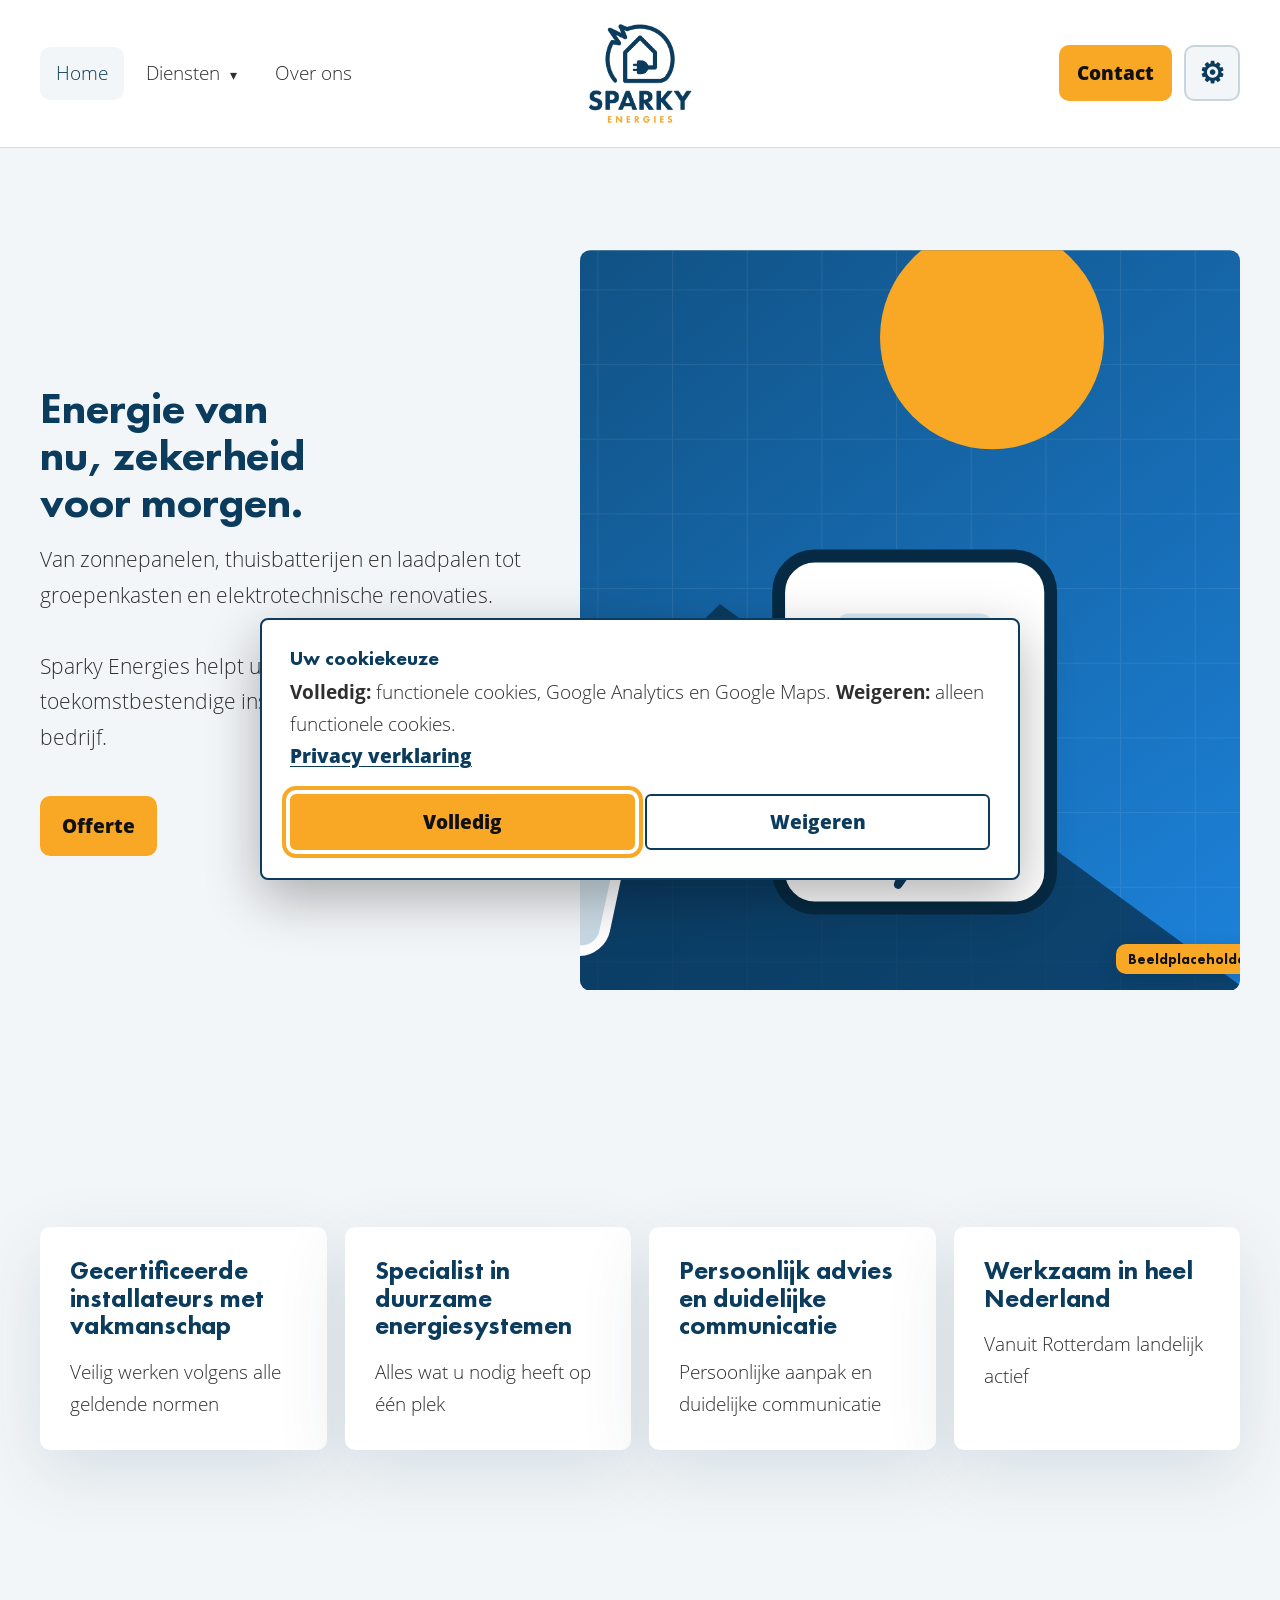
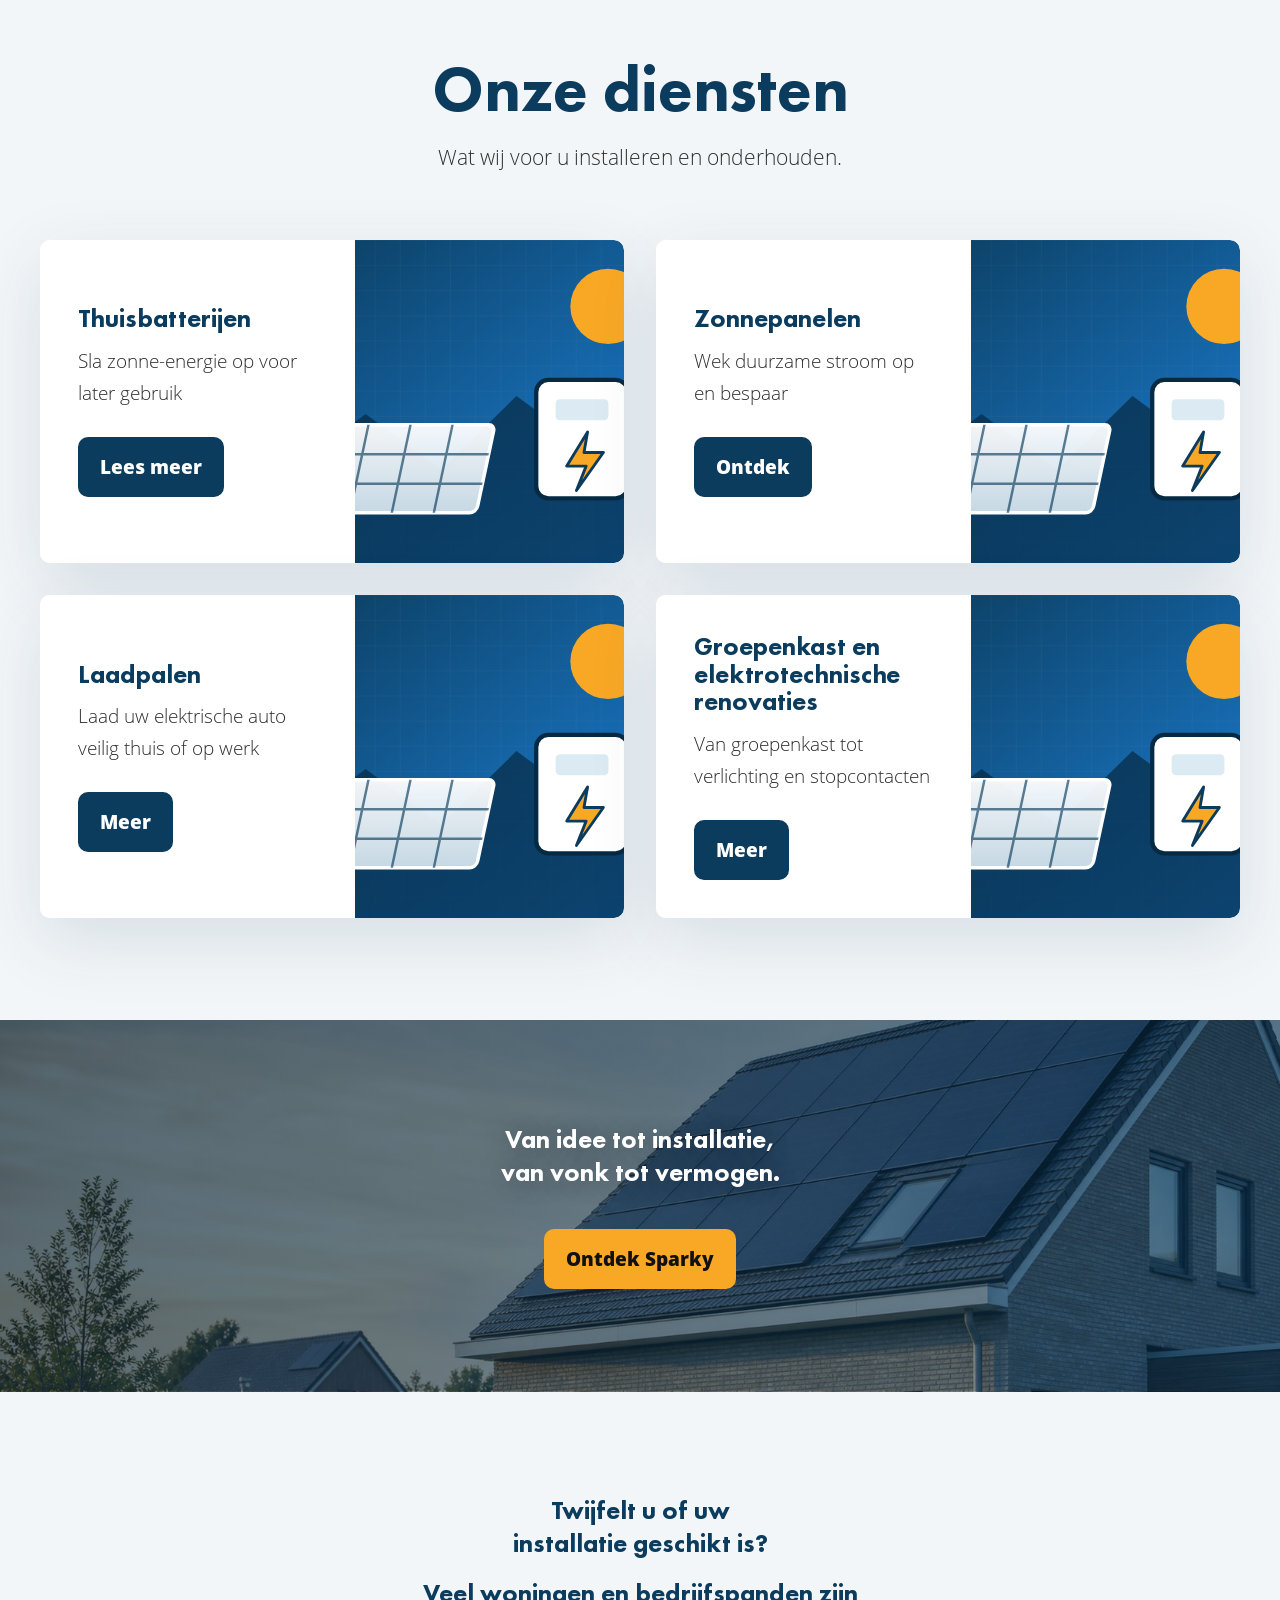
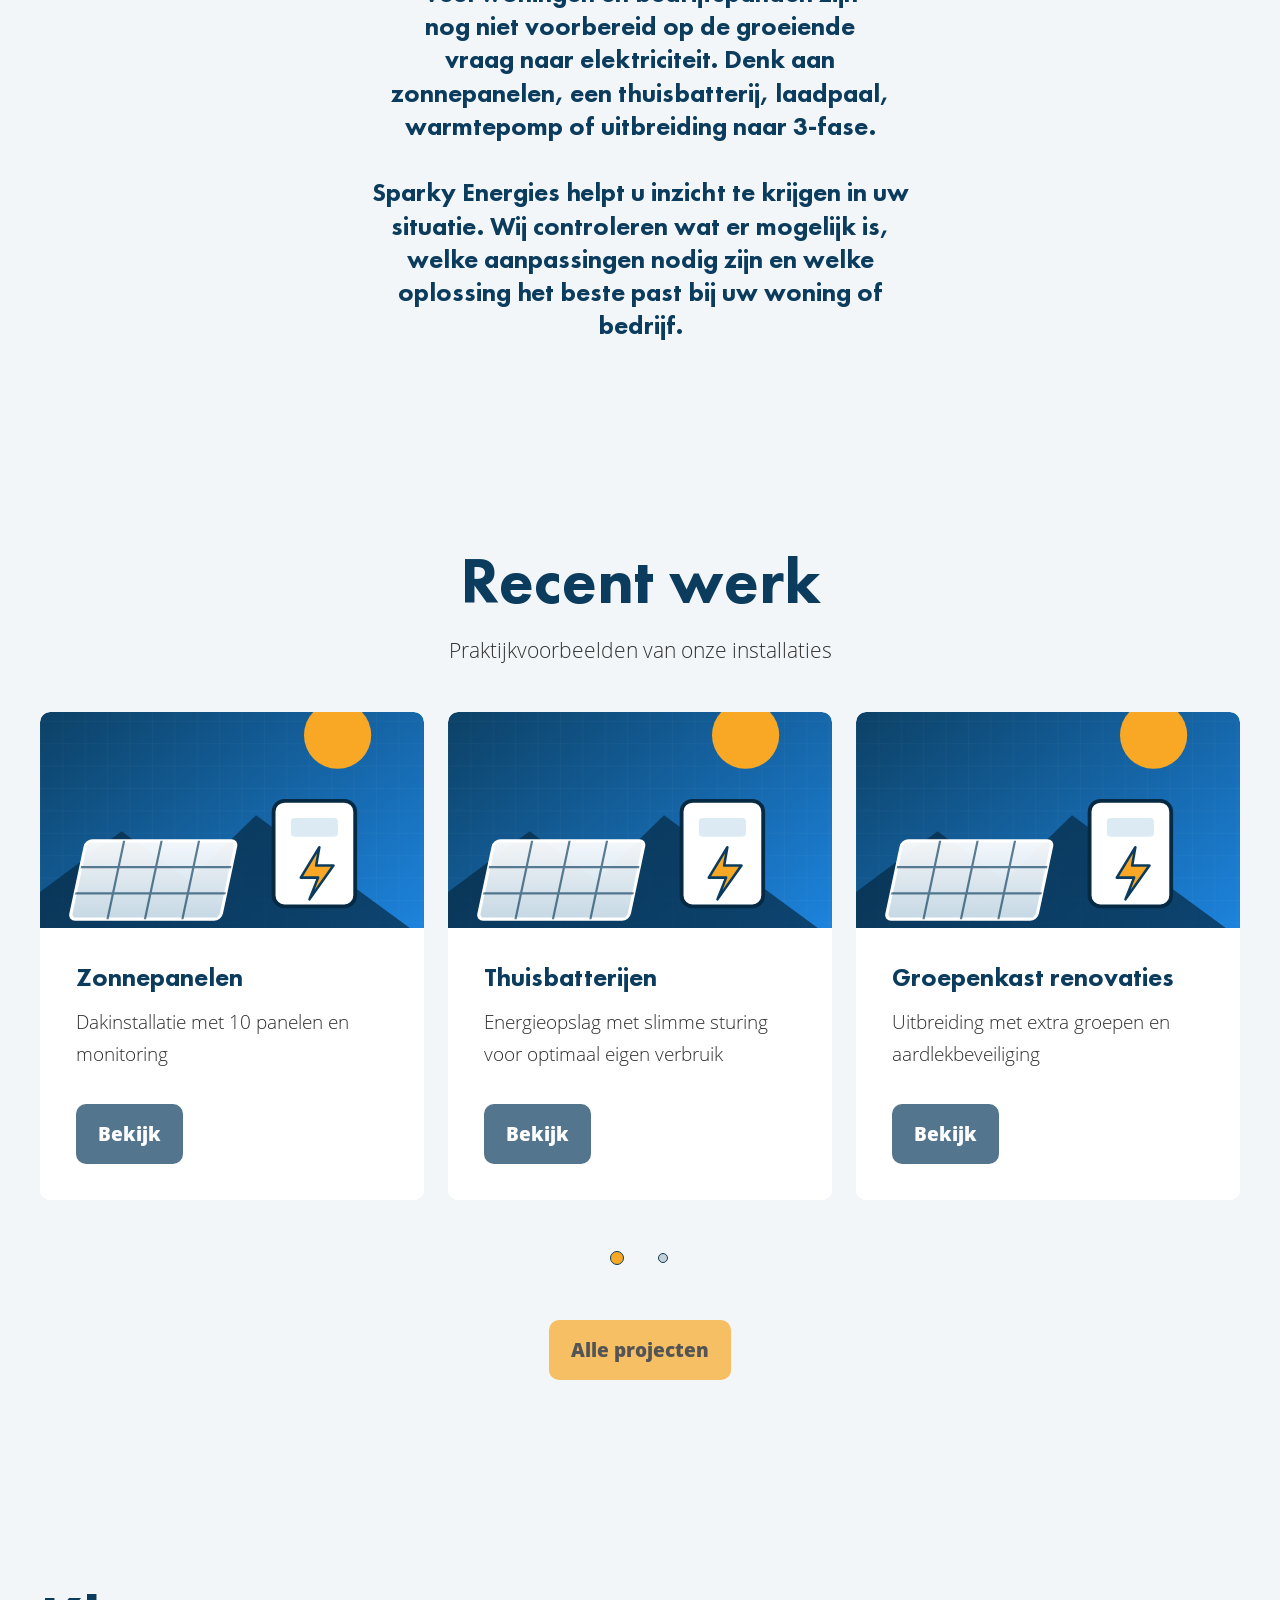
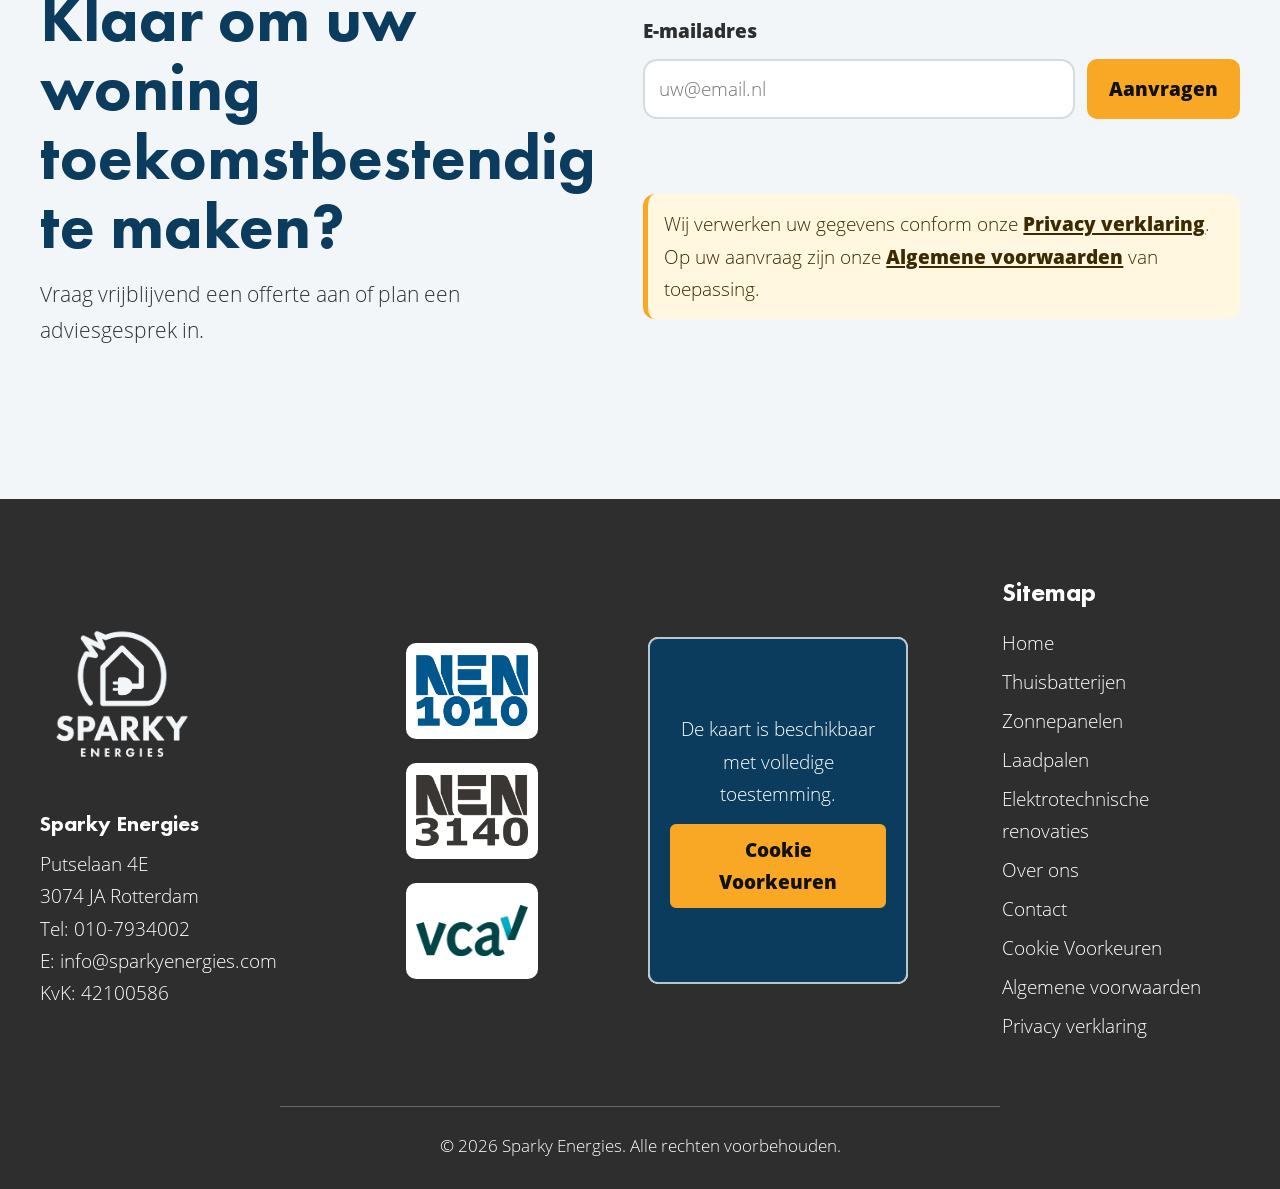
==== commit 7e1e9d28: "Fix responsive layouts and card styling" ====
--- a/index.html
+++ b/index.html
@@ -2,6 +2,29 @@
 <html lang="nl">
 <head>
   <meta charset="utf-8" />
+  <!-- Google tag (gtag.js) -->
+  <script>
+    window.dataLayer = window.dataLayer || [];
+    function gtag(){dataLayer.push(arguments);}
+    (function () {
+      var storedConsent = null;
+      try {
+        storedConsent = window.localStorage.getItem('sparky-cookie-toestemming');
+      } catch (error) {}
+      var consentState = storedConsent === 'volledig' ? 'granted' : 'denied';
+      gtag('consent', 'default', {
+        ad_storage: consentState,
+        analytics_storage: consentState,
+        ad_user_data: consentState,
+        ad_personalization: consentState,
+        wait_for_update: 500
+      });
+      window['ga-disable-G-B8QNYQR8CY'] = consentState !== 'granted';
+    })();
+    gtag('js', new Date());
+    gtag('config', 'G-B8QNYQR8CY');
+  </script>
+  <script id="googleAnalyticsTag" data-google-tag-id="GT-PL9T2DJM" async src="https://www.googletagmanager.com/gtag/js?id=G-B8QNYQR8CY"></script>
   <meta name="viewport" content="width=device-width, initial-scale=1" />
   <title>Elektrotechnisch installateur Rotterdam | Sparky Energies</title>
   <meta name="description" content="Sparky Energies is uw elektrotechnisch installateur in Rotterdam voor zonnepanelen, thuisbatterijen, laadpalen, groepenkasten en renovaties." />
@@ -171,32 +194,32 @@
     </figure>
   </div>
 </section>
-<section id="homeSectGecertificeerdeInstallateursMetVakmanschapKaarten" class="siteSectie homeSectGecertificeerdeInstallateursMetVakmanschapKaarten layoutFeatures" aria-labelledby="homeSectGecertificeerdeInstallateursMetVakmanschapH2">
+<section id="homeSectGecertificeerdeInstallateursMetVakmanschapKaarten" class="siteSectie homeSectGecertificeerdeInstallateursMetVakmanschapKaarten kenmerkKaartenSectie layoutFeatures" aria-labelledby="homeSectGecertificeerdeInstallateursMetVakmanschapH2">
 <h2 id="homeSectGecertificeerdeInstallateursMetVakmanschapH2" class="srOnly">Gecertificeerde installateurs met vakmanschap</h2>
-<ul id="homeSectGecertificeerdeInstallateursMetVakmanschapLijst" class="kaartLijst homeSectGecertificeerdeInstallateursMetVakmanschapLijst" role="list">
+<ul id="homeSectGecertificeerdeInstallateursMetVakmanschapLijst" class="kaartLijst homeSectGecertificeerdeInstallateursMetVakmanschapLijst kenmerkKaartLijst" role="list">
   <li class="kaartLijstItem">
-    <article id="homeSectGecertificeerdeInstallateursMetVakmanschapArtikel01" class="kaart homeSectGecertificeerdeInstallateursMetVakmanschapKaart">
+    <article id="homeSectGecertificeerdeInstallateursMetVakmanschapArtikel01" class="kaart homeSectGecertificeerdeInstallateursMetVakmanschapKaart kenmerkKaart">
 
       <h3 id="homeSectGecertificeerdeInstallateursMetVakmanschapArtikel01H3">Gecertificeerde installateurs met vakmanschap</h3>
       <p id="homeSectGecertificeerdeInstallateursMetVakmanschapArtikel01P01">Veilig werken volgens alle geldende normen</p>
     </article>
   </li>
   <li class="kaartLijstItem">
-    <article id="homeSectGecertificeerdeInstallateursMetVakmanschapArtikel02" class="kaart homeSectGecertificeerdeInstallateursMetVakmanschapKaart">
+    <article id="homeSectGecertificeerdeInstallateursMetVakmanschapArtikel02" class="kaart homeSectGecertificeerdeInstallateursMetVakmanschapKaart kenmerkKaart">
       
       <h3 id="homeSectGecertificeerdeInstallateursMetVakmanschapArtikel02H3">Specialist in duurzame energiesystemen</h3>
       <p id="homeSectGecertificeerdeInstallateursMetVakmanschapArtikel02P01">Alles wat u nodig heeft op één plek</p>
     </article>
   </li>
   <li class="kaartLijstItem">
-    <article id="homeSectGecertificeerdeInstallateursMetVakmanschapArtikel03" class="kaart homeSectGecertificeerdeInstallateursMetVakmanschapKaart">
+    <article id="homeSectGecertificeerdeInstallateursMetVakmanschapArtikel03" class="kaart homeSectGecertificeerdeInstallateursMetVakmanschapKaart kenmerkKaart">
       
       <h3 id="homeSectGecertificeerdeInstallateursMetVakmanschapArtikel03H3">Persoonlijk advies en duidelijke communicatie</h3>
       <p id="homeSectGecertificeerdeInstallateursMetVakmanschapArtikel03P01">Persoonlijke aanpak en duidelijke communicatie</p>
     </article>
   </li>
   <li class="kaartLijstItem">
-    <article id="homeSectGecertificeerdeInstallateursMetVakmanschapArtikel04" class="kaart homeSectGecertificeerdeInstallateursMetVakmanschapKaart">
+    <article id="homeSectGecertificeerdeInstallateursMetVakmanschapArtikel04" class="kaart homeSectGecertificeerdeInstallateursMetVakmanschapKaart kenmerkKaart">
     
       <h3 id="homeSectGecertificeerdeInstallateursMetVakmanschapArtikel04H3">Werkzaam in heel Nederland</h3>
       <p id="homeSectGecertificeerdeInstallateursMetVakmanschapArtikel04P01">Vanuit Rotterdam landelijk actief</p>
@@ -387,7 +410,7 @@
       <section class="footerKolom footerCertificeringen" aria-labelledby="footerSectCertificeringenH2">
         <h2 id="footerSectCertificeringenH2" class="srOnly">Normen en certificering</h2>
         <ul class="footerCertificeringLijst" role="list">
-          <li><img class="footerCertificeringLogo" src="assets/img/logo-nen-1010.png" alt="NEN 1010" width="512" height="512" loading="lazy" decoding="async" /></li>
+          <li><img class="footerCertificeringLogo" src="assets/img/logo-nen-10101.png" alt="NEN 1010" width="420" height="267" loading="lazy" decoding="async" /></li>
           <li><img class="footerCertificeringLogo" src="assets/img/nen-31401.png" alt="NEN 3140" width="747" height="472" loading="lazy" decoding="async" /></li>
           <li><img class="footerCertificeringLogo" src="assets/img/vca-logo-transparant.png" alt="VCA" width="1000" height="451" loading="lazy" decoding="async" /></li>
         </ul>
--- a/assets/css/styles.css
+++ b/assets/css/styles.css
@@ -194,7 +194,7 @@
 .primaireNavigatieSubmenu.isOpen {
   display: grid;
 }
-@media (min-width: 1024px) {
+@media (min-width: 1024px) and (hover: hover) and (pointer: fine) {
   .primaireNavigatieLijst { display: flex; align-items: center; justify-content: flex-start; flex-wrap: wrap; }
   .primaireNavigatieLijst a,
   .primaireNavigatieLijst button {
@@ -222,7 +222,7 @@
     text-align: left;
   }
 }
-@media (max-width: 1023px) {
+@media (max-width: 1023px), (hover: none) and (pointer: coarse) {
   .navigatieMenuKnop { width: 52px; min-width: 52px; min-height: 52px; padding: 0; }
   .primaireNavigatieLijst { width: 100%; }
   .primaireNavigatieSubmenu {
@@ -280,7 +280,7 @@
 body.hoogContrast .hoofdNavigatieContact { border-color: #000; background: var(--sparkyOranje); color: #000; }
 body.hoogContrast .hoofdNavigatieContact:hover,
 body.hoogContrast .hoofdNavigatieContact:focus-visible { background: var(--sparkyOranje); color: #000; filter: brightness(1.08); }
-@media (max-width: 1023px) {
+@media (max-width: 1023px), (hover: none) and (pointer: coarse) {
   .toegankelijkheidSubmenu { position: absolute; inset-inline-end: 0; width: min(220px, calc(100vw - 32px)); }
 }
 @media (max-width: 380px) {
@@ -360,31 +360,16 @@
 .overOnsSectRotterdamseMentaliteitLandelijkeServiceKop .sectieIntro { max-width: none; margin: 0; }
 .overOnsSectRotterdamseMentaliteitLandelijkeServiceKop .sectieTitel { text-wrap: balance; }
 .overOnsSectRotterdamseMentaliteitLandelijkeServiceKop .sectieIntro { max-width: 62ch; }
-.overOnsSectRotterdamseMentaliteitLandelijkeServiceLijst { display: grid; grid-template-columns: minmax(0, 1fr); gap: clamp(34px, 5vw, 64px) clamp(24px, 3vw, 40px); margin: clamp(44px, 7vw, 80px) 0 0; padding: 0; list-style: none; }
-.overOnsSectRotterdamseMentaliteitLandelijkeServiceLijst > li { min-width: 0; }
-.overOnsSectRotterdamseMentaliteitLandelijkeServiceKaart { height: 100%; padding: 0; border: 0; border-radius: 0; background: transparent; box-shadow: none; }
-.overOnsSectRotterdamseMentaliteitLandelijkeServiceKaart h3 { max-width: 22ch; font-size: clamp(1.25rem, 1.08rem + .7vw, 1.75rem); line-height: 1.2; }
-.overOnsSectRotterdamseMentaliteitLandelijkeServiceKaart p { max-width: 38ch; margin-block-start: clamp(12px, 2vw, 16px); }
-body.hoogContrast .overOnsSectRotterdamseMentaliteitLandelijkeService,
-body.hoogContrast .overOnsSectRotterdamseMentaliteitLandelijkeServiceKaart { border: 0; background: transparent; box-shadow: none; }
+body.hoogContrast .overOnsSectRotterdamseMentaliteitLandelijkeService { border: 0; background: transparent; box-shadow: none; }
 body.hoogContrast .overOnsAchtergrondSectieVolledigeBreedte::after { display: none; }
 body.hoogContrast .overOnsAchtergrondSectieVolledigeBreedte .overOnsHeroAchtergrond { background: #000; }
 body.hoogContrast .overOnsAchtergrondSectieVolledigeBreedte .overOnsHeroAchtergrondAfbeelding { filter: grayscale(1) contrast(1.35) brightness(.5); }
 body.hoogContrast .overOnsAchtergrondSectieVolledigeBreedte .sectieTitel,
-body.hoogContrast .overOnsAchtergrondSectieVolledigeBreedte .sectieIntro,
-body.hoogContrast .overOnsAchtergrondSectieVolledigeBreedte .overOnsSectRotterdamseMentaliteitLandelijkeServiceKaart h3,
-body.hoogContrast .overOnsAchtergrondSectieVolledigeBreedte .overOnsSectRotterdamseMentaliteitLandelijkeServiceKaart p { color: #fff; text-shadow: 0 2px 8px rgba(0, 0, 0, .9); }
-@media (min-width: 600px) {
-  .overOnsSectRotterdamseMentaliteitLandelijkeServiceLijst { grid-template-columns: repeat(2, minmax(0, 1fr)); }
-}
+body.hoogContrast .overOnsAchtergrondSectieVolledigeBreedte .sectieIntro { color: #fff; text-shadow: 0 2px 8px rgba(0, 0, 0, .9); }
 @media (min-width: 768px) {
   .overOnsSectRotterdamseMentaliteitLandelijkeServiceKop { grid-template-columns: repeat(2, minmax(0, 1fr)); column-gap: clamp(48px, 8vw, 96px); }
 }
-@media (min-width: 1024px) {
-  .overOnsSectRotterdamseMentaliteitLandelijkeServiceLijst { grid-template-columns: repeat(4, minmax(0, 1fr)); }
-}
-body.tekstGroot .overOnsSectRotterdamseMentaliteitLandelijkeServiceKop,
-body.tekstGroot .overOnsSectRotterdamseMentaliteitLandelijkeServiceLijst { grid-template-columns: minmax(0, 1fr); }
+body.tekstGroot .overOnsSectRotterdamseMentaliteitLandelijkeServiceKop { grid-template-columns: minmax(0, 1fr); }
 .overOnsSectWatWijDoenKop { width: min(720px, 100%); max-width: none; margin-inline: auto; text-align: center; }
 .overOnsSectWatWijDoenKop .sectieTitel,
 .overOnsSectWatWijDoenKop .sectieIntro { max-width: none; margin-inline: auto; }
@@ -412,7 +397,7 @@
 @media (min-width: 600px) {
   .overOnsSectWatWijDoenLijst { grid-template-columns: repeat(2, minmax(0, 1fr)); }
 }
-@media (min-width: 1024px) {
+@media (min-width: 1024px) and (hover: hover) and (pointer: fine) {
   .overOnsSectWatWijDoenLijst { grid-template-columns: repeat(4, minmax(0, 1fr)); }
 }
 body.tekstGroot .overOnsSectWatWijDoenLijst { grid-template-columns: minmax(0, 1fr); }
@@ -454,22 +439,25 @@
   .homeHeroReferentieGrid .sectionActies { justify-content: flex-start; }
 }
 @supports (clip-path: inset(0 0 0 50%)) {
-  @media (min-width: 1024px) and (prefers-reduced-motion: no-preference) {
+  @media (min-width: 1024px) and (min-height: 700px) and (hover: hover) and (pointer: fine) and (prefers-reduced-motion: no-preference) {
     body:not(.tekstGroot) .homeHeroReferentieGrid.isScrollAfbeeldingActief { position: relative; isolation: isolate; overflow: visible; }
     body:not(.tekstGroot) .homeHeroReferentieGrid.isScrollAfbeeldingActief .homeHeroScrollInhoud { position: relative; z-index: 1; grid-column: 1; grid-row: 1; }
     body:not(.tekstGroot) .homeHeroReferentieGrid.isScrollAfbeeldingActief .homeHeroScrollMedia { position: absolute; z-index: 2; grid-column: 1 / -1; grid-row: 1; inset-block: 0; inset-inline-start: var(--scroll-volledige-breedte-offset-links, 0); width: var(--scroll-volledige-breedte, 100%); height: 100%; min-height: 100%; border-radius: 0; clip-path: inset(0 var(--scroll-afbeelding-inset-rechts, 50%) 0 var(--scroll-afbeelding-inset-links, 0) round var(--scroll-afbeelding-radius, 10px)); will-change: clip-path; }
   }
 }
-.homeSectGecertificeerdeInstallateursMetVakmanschapKaarten.layoutFeatures { padding-block-start: var(--sectieRuimte); }
+.kenmerkKaartenSectie.layoutFeatures { padding-block-start: var(--sectieRuimte); }
+.kenmerkKaartenSectie .kenmerkKaartLijstTweeKolommen { grid-template-columns: repeat(2, minmax(0, 1fr)); }
 @media (max-width: 767px) {
-  .homeSectGecertificeerdeInstallateursMetVakmanschapKaarten .homeSectGecertificeerdeInstallateursMetVakmanschapLijst { grid-template-columns: repeat(2, minmax(0, 1fr)); grid-auto-rows: auto; gap: clamp(10px, 3vw, 16px); margin-block-start: 24px; }
-  .homeSectGecertificeerdeInstallateursMetVakmanschapLijst > .kaartLijstItem { height: auto; min-height: 0; aspect-ratio: 1; overflow: hidden; }
-  .homeSectGecertificeerdeInstallateursMetVakmanschapKaart { display: flex; min-width: 0; flex-direction: column; justify-content: center; padding: clamp(9px, 3.2vw, 16px); }
-  .homeSectGecertificeerdeInstallateursMetVakmanschapKaart h3 { font-size: clamp(.8rem, 3.6vw, 1.05rem); line-height: 1.14; overflow-wrap: anywhere; text-wrap: balance; }
-  .homeSectGecertificeerdeInstallateursMetVakmanschapKaart p { margin-block-start: clamp(6px, 1.8vw, 9px); font-size: clamp(.67rem, 2.75vw, .84rem); line-height: 1.28; overflow-wrap: anywhere; }
-  body.tekstGroot .homeSectGecertificeerdeInstallateursMetVakmanschapLijst > .kaartLijstItem { aspect-ratio: auto; min-height: calc((100vw - 58px) / 2); }
-  body.tekstGroot .homeSectGecertificeerdeInstallateursMetVakmanschapKaart h3,
-  body.tekstGroot .homeSectGecertificeerdeInstallateursMetVakmanschapKaart p { font-size: inherit; }
+  .kenmerkKaartenSectie .kenmerkKaartLijst { grid-template-columns: repeat(2, minmax(0, 1fr)); grid-auto-rows: auto; gap: clamp(10px, 3vw, 16px); margin-block-start: 24px; }
+  .kenmerkKaartLijst > .kaartLijstItem { height: auto; min-height: 0; aspect-ratio: 1; overflow: hidden; }
+  .kenmerkKaart { display: flex; min-width: 0; flex-direction: column; align-items: center; justify-content: center; padding: clamp(9px, 3.2vw, 16px); }
+  .kenmerkKaart h3 { font-size: clamp(.8rem, 3.6vw, 1.05rem); line-height: 1.14; overflow-wrap: anywhere; text-wrap: balance; }
+  .kenmerkKaart p { margin-block-start: clamp(6px, 1.8vw, 9px); font-size: clamp(.67rem, 2.75vw, .84rem); line-height: 1.28; overflow-wrap: anywhere; }
+  .kenmerkKaartenSectie .kenmerkKaartLijstAutoHoogte > .kaartLijstItem { min-height: calc((100vw - 58px) / 2); aspect-ratio: auto; overflow: visible; }
+  .kenmerkKaartenSectie .kenmerkKaartLijstAutoHoogte > .kaartLijstItem > .kenmerkKaart { height: auto; min-height: 100%; }
+  body.tekstGroot .kenmerkKaartLijst > .kaartLijstItem { aspect-ratio: auto; min-height: calc((100vw - 58px) / 2); }
+  body.tekstGroot .kenmerkKaart h3,
+  body.tekstGroot .kenmerkKaart p { font-size: inherit; }
 }
 .kaartLijst, .dienstLijst, .procesLijst, .testimonialLijst, .contactKaarten { list-style: none; padding: 0; margin: 32px 0 0; display: grid; gap: 18px; }
 .kaartLijst { grid-auto-rows: 1fr; align-items: stretch; }
@@ -591,13 +579,6 @@
 .thuisbatterijSectSlimOpslaanSlimGebruikenEnSlimBesparenKop .sectieTitel,
 .thuisbatterijSectSlimOpslaanSlimGebruikenEnSlimBesparenKop .sectieIntro { margin: 0; }
 .thuisbatterijSectSlimOpslaanSlimGebruikenEnSlimBesparenKop .sectieIntro { max-width: 62ch; }
-.thuisbatterijSectSlimOpslaanSlimGebruikenEnSlimBesparen .kaartLijst { grid-auto-rows: 1fr; align-items: stretch; gap: clamp(18px, 2.5vw, 28px); margin-block-start: clamp(36px, 5vw, 56px); }
-.thuisbatterijSectSlimOpslaanSlimGebruikenEnSlimBesparen .kaartLijstItem { min-width: 0; height: 100%; }
-.thuisbatterijSectSlimOpslaanSlimGebruikenEnSlimBesparen .thuisbatterijSectSlimOpslaanSlimGebruikenEnSlimBesparenKaart { display: flex; min-width: 0; height: 100%; flex-direction: column; align-items: flex-start; padding: clamp(24px, 3vw, 34px); overflow: hidden; border: 0; border-radius: 10px; background: transparent; box-shadow: none; }
-.thuisbatterijSectSlimOpslaanSlimGebruikenEnSlimBesparenKaart .kaartIcoon { display: inline-grid; width: 56px; height: 56px; flex: none; place-items: center; margin-block-end: clamp(20px, 3vw, 28px); border: 2px solid var(--sparkyOranje); border-radius: 10px; background: var(--sparkyOranje); color: #111; line-height: 1; }
-.thuisbatterijSectSlimOpslaanSlimGebruikenEnSlimBesparenKaart .kaartIcoon svg { display: block; width: 29px; height: 29px; fill: none; stroke: currentColor; stroke-width: 1.8; stroke-linecap: round; stroke-linejoin: round; }
-.thuisbatterijSectSlimOpslaanSlimGebruikenEnSlimBesparenKaart h3 { max-width: 18ch; }
-.thuisbatterijSectSlimOpslaanSlimGebruikenEnSlimBesparenKaart p { margin-block-start: 14px; }
 .thuisbatterijSectVoorWoningEnBedrijfKop,
 .thuisbatterijSectHoeWerktEenThuisbatterijKop { width: 100%; max-width: 900px; margin-inline: auto; text-align: center; }
 .thuisbatterijSectVoorWoningEnBedrijfKop .sectieTitel,
@@ -628,11 +609,9 @@
 .thuisbatterijSectHoeWerktEenThuisbatterij .thuisbatterijSectHoeWerktEenThuisbatterijMedia .thuisbatterijMediaPlaceholderAfbeelding { object-fit: cover; }
 body.hoogContrast .thuisbatterijMediaPlaceholder,
 body.hoogContrast .thuisbatterijSplitKaart { border: 2px solid #000; background: #fff; box-shadow: none; }
-body.hoogContrast .thuisbatterijSectSlimOpslaanSlimGebruikenEnSlimBesparen .thuisbatterijSectSlimOpslaanSlimGebruikenEnSlimBesparenKaart { border: 0; background: transparent; box-shadow: none; }
 body.hoogContrast .thuisbatterijSplitKaart .thuisbatterijMediaPlaceholder { border: 0; }
 body.hoogContrast .thuisbatterijMediaPlaceholderAfbeelding { filter: grayscale(1) contrast(1.35); }
 body.hoogContrast .thuisbatterijMediaPlaceholderLabel { border: 2px solid #000; background: var(--sparkyOranje); color: #000; box-shadow: none; }
-body.hoogContrast .thuisbatterijSectSlimOpslaanSlimGebruikenEnSlimBesparenKaart .kaartIcoon { border: 2px solid #000; color: #000; }
 body.hoogContrast .thuisbatterijSectVoorWoningEnBedrijf { background: #fff; }
 body.hoogContrast .thuisbatterijSectVoorWoningEnBedrijf .thuisbatterijSplitKaart,
 body.hoogContrast .thuisbatterijSectHoeWerktEenThuisbatterij .thuisbatterijSplitKaart { border: 0; background: transparent; box-shadow: none; }
@@ -665,8 +644,7 @@
   .thuisbatterijSectHoeWerktEenThuisbatterij .thuisbatterijSplitKaart.thuisbatterijSplitKaartMediaLinks .thuisbatterijSplitKaartInhoud { grid-column: 1; grid-row: 1; }
   .thuisbatterijSectHoeWerktEenThuisbatterij .thuisbatterijSplitKaart.thuisbatterijSplitKaartMediaLinks .thuisbatterijSplitKaartMedia { grid-column: 1; grid-row: 2; }
 }
-body.tekstGroot .thuisbatterijSplitKaart,
-body.tekstGroot .thuisbatterijSectSlimOpslaanSlimGebruikenEnSlimBesparen .kaartLijst { grid-template-columns: minmax(0, 1fr); }
+body.tekstGroot .thuisbatterijSplitKaart { grid-template-columns: minmax(0, 1fr); }
 body.tekstGroot .thuisbatterijSectSlimOpslaanSlimGebruikenEnSlimBesparenKop { grid-template-columns: minmax(0, 1fr); gap: clamp(20px, 4vw, 40px); }
 body.tekstGroot .thuisbatterijSectSlimOpslaanSlimGebruikenEnSlimBesparenKop .sectieTitel,
 body.tekstGroot .thuisbatterijSectSlimOpslaanSlimGebruikenEnSlimBesparenKop .sectieIntro { grid-column: 1; }
@@ -805,13 +783,6 @@
 .zonnepanelenSectProfiteerVanDuurzameEnergieUitEigenDakKop .sectieTitel,
 .zonnepanelenSectProfiteerVanDuurzameEnergieUitEigenDakKop .sectieIntro { margin: 0; }
 .zonnepanelenSectProfiteerVanDuurzameEnergieUitEigenDakKop .sectieIntro { max-width: 62ch; }
-.zonnepanelenSectProfiteerVanDuurzameEnergieUitEigenDak .kaartLijst { grid-auto-rows: 1fr; align-items: stretch; gap: clamp(18px, 2.5vw, 28px); margin-block-start: clamp(36px, 5vw, 56px); }
-.zonnepanelenSectProfiteerVanDuurzameEnergieUitEigenDak .kaartLijstItem { min-width: 0; height: 100%; }
-.zonnepanelenSectProfiteerVanDuurzameEnergieUitEigenDak .zonnepanelenSectProfiteerVanDuurzameEnergieUitEigenDakKaart { display: flex; min-width: 0; height: 100%; flex-direction: column; align-items: flex-start; padding: clamp(24px, 3vw, 34px); overflow: hidden; border: 0; border-radius: 10px; background: transparent; box-shadow: none; }
-.zonnepanelenSectProfiteerVanDuurzameEnergieUitEigenDakKaart .kaartIcoon { display: inline-grid; width: 56px; height: 56px; flex: none; place-items: center; margin-block-end: clamp(20px, 3vw, 28px); border: 2px solid var(--sparkyOranje); border-radius: 10px; background: var(--sparkyOranje); color: #111; line-height: 1; }
-.zonnepanelenSectProfiteerVanDuurzameEnergieUitEigenDakKaart .kaartIcoon svg { display: block; width: 29px; height: 29px; fill: none; stroke: currentColor; stroke-width: 1.8; stroke-linecap: round; stroke-linejoin: round; }
-.zonnepanelenSectProfiteerVanDuurzameEnergieUitEigenDakKaart h3 { max-width: 18ch; align-self: flex-start; }
-.zonnepanelenSectProfiteerVanDuurzameEnergieUitEigenDakKaart p { margin-block-start: 14px; }
 .zonnepanelenSplitKaart { display: grid; min-width: 0; padding: 0; overflow: hidden; border: 0; border-radius: 10px; background: var(--kleurKaart); box-shadow: none; }
 .zonnepanelenSplitKaartInhoud { display: flex; min-width: 0; flex-direction: column; justify-content: center; padding: clamp(28px, 4vw, 56px); background: var(--kleurKaart); }
 .zonnepanelenSectieMedia { position: relative; min-width: 0; min-height: clamp(260px, 62vw, 380px); margin: 0; overflow: hidden; border: 0; border-radius: 10px; background: var(--sparkyLichtGrijs); box-shadow: none; }
@@ -864,8 +835,6 @@
 .zonnepanelenSectHoeWerkenZonnepanelen .zonnepanelenSplitKaartInhoud { display: block; grid-column: 1; grid-row: 1; padding: 0; background: transparent; }
 .zonnepanelenSectHoeWerkenZonnepanelen .zonnepanelenSectHoeWerkenZonnepanelenMedia { grid-column: 1; grid-row: 2; width: 100%; height: clamp(360px, 52vw, 680px); min-height: 0; border: 0; border-radius: 10px; background: var(--sparkyDonkerBlauw); box-shadow: none; }
 .zonnepanelenSectHoeWerkenZonnepanelenMedia .zonnepanelenSectieMediaAfbeelding { object-fit: cover; }
-body.hoogContrast .zonnepanelenSectProfiteerVanDuurzameEnergieUitEigenDak .zonnepanelenSectProfiteerVanDuurzameEnergieUitEigenDakKaart { border: 0; background: transparent; box-shadow: none; }
-body.hoogContrast .zonnepanelenSectProfiteerVanDuurzameEnergieUitEigenDakKaart .kaartIcoon { border: 2px solid #000; background: var(--sparkyOranje); color: #000; }
 body.hoogContrast .zonnepanelenSectieMediaAfbeelding { filter: grayscale(1) contrast(1.35); }
 body.hoogContrast .zonnepanelenSectieMediaLabel { border: 2px solid #000; background: var(--sparkyOranje); color: #000; box-shadow: none; }
 body.hoogContrast .zonnepanelenSectEenInstallatieDiePastBijUwSituatie { min-height: 0; border: 0; background: #fff; }
@@ -881,7 +850,6 @@
   .zonnepanelenSectProfiteerVanDuurzameEnergieUitEigenDakKop .sectieTitel { grid-column: 1; }
   .zonnepanelenSectProfiteerVanDuurzameEnergieUitEigenDakKop .sectieIntro { grid-column: 2; }
 }
-body.tekstGroot .zonnepanelenSectProfiteerVanDuurzameEnergieUitEigenDak .kaartLijst { grid-template-columns: minmax(0, 1fr); }
 body.tekstGroot .zonnepanelenSectProfiteerVanDuurzameEnergieUitEigenDakKop { grid-template-columns: minmax(0, 1fr); gap: clamp(20px, 4vw, 40px); }
 body.tekstGroot .zonnepanelenSectProfiteerVanDuurzameEnergieUitEigenDakKop .sectieTitel,
 body.tekstGroot .zonnepanelenSectProfiteerVanDuurzameEnergieUitEigenDakKop .sectieIntro { grid-column: 1; }
@@ -979,9 +947,9 @@
   .thuisbatterijEmsScrollKaart:nth-child(even) .thuisbatterijEmsKaartInhoud { order: 2; }
   .thuisbatterijEmsScrollKaart:nth-child(even) .thuisbatterijEmsKaartMedia { order: 1; }
 }
-@media (prefers-reduced-motion: no-preference) {
+@media (min-width: 1024px) and (min-height: 700px) and (hover: hover) and (pointer: fine) and (prefers-reduced-motion: no-preference) {
   .thuisbatterijEmsKaartLijst { display: block; }
-  .thuisbatterijEmsScrollKaart { position: sticky; top: clamp(112px, 14vh, 148px); margin-block-end: 10vh; }
+  .thuisbatterijEmsScrollKaart { position: sticky; top: clamp(156px, 14vh, 172px); margin-block-end: 10vh; scroll-margin-top: 164px; }
   .thuisbatterijEmsScrollKaart:last-child { margin-block-end: 0; }
   .thuisbatterijEmsScrollKaart:nth-child(1) { z-index: 1; }
   .thuisbatterijEmsScrollKaart:nth-child(2) { z-index: 2; }
@@ -1017,9 +985,9 @@
   .zonnepanelenOpslagScrollKaart:nth-child(even) .zonnepanelenOpslagKaartInhoud { order: 2; }
   .zonnepanelenOpslagScrollKaart:nth-child(even) .zonnepanelenOpslagKaartMedia { order: 1; }
 }
-@media (prefers-reduced-motion: no-preference) {
+@media (min-width: 1024px) and (min-height: 700px) and (hover: hover) and (pointer: fine) and (prefers-reduced-motion: no-preference) {
   .zonnepanelenOpslagKaartLijst { display: block; }
-  .zonnepanelenOpslagScrollKaart { position: sticky; top: clamp(112px, 14vh, 148px); margin-block-end: 10vh; }
+  .zonnepanelenOpslagScrollKaart { position: sticky; top: clamp(156px, 14vh, 172px); margin-block-end: 10vh; scroll-margin-top: 164px; }
   .zonnepanelenOpslagScrollKaart:last-child { margin-block-end: 0; }
   .zonnepanelenOpslagScrollKaart:nth-child(1) { z-index: 1; }
   .zonnepanelenOpslagScrollKaart:nth-child(2) { z-index: 2; }
@@ -1039,13 +1007,6 @@
 .laadpalenSectLaadUwElektrischeAutoVeiligEnGemakkelijkOpEigenLocatieKop .sectieTitel,
 .laadpalenSectLaadUwElektrischeAutoVeiligEnGemakkelijkOpEigenLocatieKop .sectieIntro { margin: 0; }
 .laadpalenSectLaadUwElektrischeAutoVeiligEnGemakkelijkOpEigenLocatieKop .sectieIntro { max-width: 62ch; }
-.laadpalenSectLaadUwElektrischeAutoVeiligEnGemakkelijkOpEigenLocatie .kaartLijst { grid-auto-rows: 1fr; align-items: stretch; gap: clamp(18px, 2.5vw, 28px); margin-block-start: clamp(36px, 5vw, 56px); }
-.laadpalenSectLaadUwElektrischeAutoVeiligEnGemakkelijkOpEigenLocatie .kaartLijstItem { min-width: 0; height: 100%; }
-.laadpalenSectLaadUwElektrischeAutoVeiligEnGemakkelijkOpEigenLocatie .laadpalenSectLaadUwElektrischeAutoVeiligEnGemakkelijkOpEigenLocatieKaart { display: flex; min-width: 0; height: 100%; flex-direction: column; align-items: flex-start; padding: clamp(24px, 3vw, 34px); overflow: hidden; border: 0; border-radius: 10px; background: transparent; box-shadow: none; }
-.laadpalenSectLaadUwElektrischeAutoVeiligEnGemakkelijkOpEigenLocatieKaart .kaartIcoon { display: inline-grid; width: 56px; height: 56px; flex: none; place-items: center; margin-block-end: clamp(20px, 3vw, 28px); border: 2px solid var(--sparkyOranje); border-radius: 10px; background: var(--sparkyOranje); color: #111; line-height: 1; }
-.laadpalenSectLaadUwElektrischeAutoVeiligEnGemakkelijkOpEigenLocatieKaart .kaartIcoon svg { display: block; width: 29px; height: 29px; fill: none; stroke: currentColor; stroke-width: 1.8; stroke-linecap: round; stroke-linejoin: round; }
-.laadpalenSectLaadUwElektrischeAutoVeiligEnGemakkelijkOpEigenLocatieKaart h3 { max-width: 18ch; align-self: flex-start; }
-.laadpalenSectLaadUwElektrischeAutoVeiligEnGemakkelijkOpEigenLocatieKaart p { margin-block-start: 14px; }
 .laadpalenSectieMedia { position: relative; min-width: 0; min-height: clamp(260px, 62vw, 380px); margin: 0; overflow: hidden; border: 0; border-radius: 10px; background: var(--sparkyLichtGrijs); box-shadow: none; }
 .laadpalenSectieMediaAfbeelding { position: absolute; inset: 0; display: block; width: 100%; height: 100%; object-fit: cover; }
 .laadpalenSectieMediaLabel { position: absolute; z-index: 1; inset: auto 16px 16px auto; margin: 0; padding: 8px 12px; border-radius: 10px; background: var(--sparkyOranje); color: #111; font-family: var(--fontKop); font-size: .9rem; font-weight: 700; line-height: 1; box-shadow: 0 6px 20px rgba(5, 28, 45, .2); }
@@ -1091,10 +1052,10 @@
 body.hoogContrast .laadpalenStandardSplitKaart.laadpalenZakelijkSplitKaart { border: 0; background: transparent; box-shadow: none; }
 body.hoogContrast .laadpalenStandardSplitKaart.laadpalenZakelijkSplitKaart .laadpalenSplitKaartInhoud { background: transparent; }
 @supports (clip-path: inset(0 50% 0 0)) {
-  @media (min-width: 1024px) and (prefers-reduced-motion: no-preference) {
-    body:not(.hoogContrast):not(.tekstGroot) .laadpalenZakelijkSplitKaart.isScrollAfbeeldingActief { position: relative; isolation: isolate; overflow: hidden; border-radius: 10px; }
-    body:not(.hoogContrast):not(.tekstGroot) .laadpalenZakelijkSplitKaart.isScrollAfbeeldingActief .laadpalenSectSlimLadenVoorMedewerkersKlantenEnBedrijfswagensMedia { position: absolute; z-index: 2; inset: 0; grid-column: auto; grid-row: auto; width: 100%; height: 100%; min-height: 100%; aspect-ratio: auto; clip-path: inset(0 var(--scroll-afbeelding-inset, 50%) 0 0 round 10px); will-change: clip-path; }
-    body:not(.hoogContrast):not(.tekstGroot) .laadpalenZakelijkSplitKaart.isScrollAfbeeldingActief .laadpalenSplitKaartInhoud { position: relative; z-index: 1; grid-column: 2; grid-row: 1; }
+  @media (min-width: 1024px) and (min-height: 700px) and (hover: hover) and (pointer: fine) and (prefers-reduced-motion: no-preference) {
+    body:not(.tekstGroot) .laadpalenZakelijkSplitKaart.isScrollAfbeeldingActief { position: relative; isolation: isolate; overflow: hidden; border-radius: 10px; }
+    body:not(.tekstGroot) .laadpalenZakelijkSplitKaart.isScrollAfbeeldingActief .laadpalenSectSlimLadenVoorMedewerkersKlantenEnBedrijfswagensMedia { position: absolute; z-index: 2; inset: 0; grid-column: auto; grid-row: auto; width: 100%; height: 100%; min-height: 100%; aspect-ratio: auto; clip-path: inset(0 var(--scroll-afbeelding-inset, 50%) 0 0 round 10px); will-change: clip-path; }
+    body:not(.tekstGroot) .laadpalenZakelijkSplitKaart.isScrollAfbeeldingActief .laadpalenSplitKaartInhoud { position: relative; z-index: 1; grid-column: 2; grid-row: 1; }
   }
 }
 .laadpalenSectSlimVeiligEnGoedkoopLadenOpEigenLocatie { position: relative; width: 100%; max-width: none; min-height: clamp(320px, 31vw, 410px); margin-inline: 0; padding-block: 0; overflow: hidden; border: 0; background: var(--sparkyDonkerBlauw); box-shadow: none; }
@@ -1107,8 +1068,6 @@
 .laadpalenSectSlimVeiligEnGoedkoopLadenOpEigenLocatie .sectionActies { position: relative; z-index: 1; justify-content: center; margin-block-start: clamp(24px, 3vw, 32px); }
 .laadpalenSectSlimVeiligEnGoedkoopLadenOpEigenLocatie .laadpalenSectSlimVeiligEnGoedkoopLadenOpEigenLocatieMedia { position: absolute; z-index: 0; inset: 0; grid-column: 1; grid-row: 1; width: 100%; height: 100%; min-height: 100%; border: 0; border-radius: 0; background: var(--sparkyDonkerBlauw); box-shadow: none; }
 .laadpalenSectSlimVeiligEnGoedkoopLadenOpEigenLocatieMedia .laadpalenSectieMediaAfbeelding { filter: brightness(.42) saturate(.9); }
-body.hoogContrast .laadpalenSectLaadUwElektrischeAutoVeiligEnGemakkelijkOpEigenLocatie .laadpalenSectLaadUwElektrischeAutoVeiligEnGemakkelijkOpEigenLocatieKaart { border: 0; background: transparent; box-shadow: none; }
-body.hoogContrast .laadpalenSectLaadUwElektrischeAutoVeiligEnGemakkelijkOpEigenLocatieKaart .kaartIcoon { border: 2px solid #000; background: var(--sparkyOranje); color: #000; }
 body.hoogContrast .laadpalenSectieMediaAfbeelding { filter: grayscale(1) contrast(1.35); }
 body.hoogContrast .laadpalenSectieMediaLabel { border: 2px solid #000; background: var(--sparkyOranje); color: #000; box-shadow: none; }
 body.hoogContrast .laadpalenSectSlimVeiligEnGoedkoopLadenOpEigenLocatie,
@@ -1121,7 +1080,6 @@
   .laadpalenSectLaadUwElektrischeAutoVeiligEnGemakkelijkOpEigenLocatieKop .sectieTitel { grid-column: 1; }
   .laadpalenSectLaadUwElektrischeAutoVeiligEnGemakkelijkOpEigenLocatieKop .sectieIntro { grid-column: 2; }
 }
-body.tekstGroot .laadpalenSectLaadUwElektrischeAutoVeiligEnGemakkelijkOpEigenLocatie .kaartLijst { grid-template-columns: minmax(0, 1fr); }
 body.tekstGroot .laadpalenSectLaadUwElektrischeAutoVeiligEnGemakkelijkOpEigenLocatieKop { grid-template-columns: minmax(0, 1fr); gap: clamp(20px, 4vw, 40px); }
 body.tekstGroot .laadpalenSectLaadUwElektrischeAutoVeiligEnGemakkelijkOpEigenLocatieKop .sectieTitel,
 body.tekstGroot .laadpalenSectLaadUwElektrischeAutoVeiligEnGemakkelijkOpEigenLocatieKop .sectieIntro { grid-column: 1; }
@@ -1153,9 +1111,9 @@
   .laadpalenSlimLadenScrollKaart:nth-child(even) .laadpalenSlimLadenKaartInhoud { order: 2; }
   .laadpalenSlimLadenScrollKaart:nth-child(even) .laadpalenSlimLadenKaartMedia { order: 1; }
 }
-@media (prefers-reduced-motion: no-preference) {
+@media (min-width: 1024px) and (min-height: 700px) and (hover: hover) and (pointer: fine) and (prefers-reduced-motion: no-preference) {
   .laadpalenSlimLadenKaartLijst { display: block; }
-  .laadpalenSlimLadenScrollKaart { position: sticky; top: clamp(112px, 14vh, 148px); margin-block-end: 10vh; }
+  .laadpalenSlimLadenScrollKaart { position: sticky; top: clamp(156px, 14vh, 172px); margin-block-end: 10vh; scroll-margin-top: 164px; }
   .laadpalenSlimLadenScrollKaart:last-child { margin-block-end: 0; }
   .laadpalenSlimLadenScrollKaart:nth-child(1) { z-index: 1; }
   .laadpalenSlimLadenScrollKaart:nth-child(2) { z-index: 2; }
@@ -1194,9 +1152,9 @@
   .elektrotechnischeRenovatiesGasScrollKaart:nth-child(even) .elektrotechnischeRenovatiesGasKaartInhoud { order: 2; }
   .elektrotechnischeRenovatiesGasScrollKaart:nth-child(even) .elektrotechnischeRenovatiesGasKaartMedia { order: 1; }
 }
-@media (prefers-reduced-motion: no-preference) {
+@media (min-width: 1024px) and (min-height: 700px) and (hover: hover) and (pointer: fine) and (prefers-reduced-motion: no-preference) {
   .elektrotechnischeRenovatiesGasKaartLijst { display: block; }
-  .elektrotechnischeRenovatiesGasScrollKaart { position: sticky; top: clamp(112px, 14vh, 148px); margin-block-end: 10vh; }
+  .elektrotechnischeRenovatiesGasScrollKaart { position: sticky; top: clamp(156px, 14vh, 172px); margin-block-end: 10vh; scroll-margin-top: 164px; }
   .elektrotechnischeRenovatiesGasScrollKaart:last-child { margin-block-end: 0; }
   .elektrotechnischeRenovatiesGasScrollKaart:nth-child(1) { z-index: 1; }
   .elektrotechnischeRenovatiesGasScrollKaart:nth-child(2) { z-index: 2; }
@@ -1252,20 +1210,9 @@
 .elektrotechnischeRenovatiesSectGroepenkastHetHartVanUwWoningKop { width: 100%; max-width: none; }
 .elektrotechnischeRenovatiesSectGroepenkastHetHartVanUwWoningKop .sectieTitel { max-width: 16ch; text-wrap: balance; }
 .elektrotechnischeRenovatiesSectGroepenkastHetHartVanUwWoningKop .sectieIntro { max-width: 62ch; margin-block-start: clamp(18px, 3vw, 26px); }
-.elektrotechnischeRenovatiesGroepenkastKenmerkLijst { display: grid; grid-template-columns: minmax(0, 1fr); gap: clamp(24px, 4vw, 40px); margin: clamp(28px, 4vw, 40px) 0 0; padding: 0; list-style: none; }
-.elektrotechnischeRenovatiesGroepenkastKenmerkLijst > li { min-width: 0; }
-.elektrotechnischeRenovatiesGroepenkastKenmerk { height: 100%; padding: 0; border: 0; background: transparent; box-shadow: none; }
-.elektrotechnischeRenovatiesGroepenkastIcoon { display: inline-grid; width: 56px; height: 56px; place-items: center; margin-block-end: clamp(18px, 3vw, 24px); border: 2px solid var(--sparkyOranje); border-radius: 10px; background: var(--sparkyOranje); color: #111; line-height: 1; }
-.elektrotechnischeRenovatiesGroepenkastIcoon svg { display: block; width: 29px; height: 29px; fill: none; stroke: currentColor; stroke-width: 1.8; stroke-linecap: round; stroke-linejoin: round; }
-.elektrotechnischeRenovatiesGroepenkastKenmerk h3 { max-width: 18ch; }
-.elektrotechnischeRenovatiesGroepenkastKenmerk p { margin-block-start: 12px; }
 .elektrotechnischeRenovatiesSectGroepenkastHetHartVanUwWoning .sectionActies { margin-block-start: clamp(28px, 4vw, 40px); }
 body.hoogContrast .elektrotechnischeRenovatiesSectGroepenkastHetHartVanUwWoning { border: 0; background: transparent; box-shadow: none; }
 body.hoogContrast .elektrotechnischeRenovatiesGroepenkastMedia { border: 2px solid #000; background: #fff; box-shadow: none; }
-body.hoogContrast .elektrotechnischeRenovatiesGroepenkastIcoon { border-color: #000; background: var(--sparkyOranje); color: #000; }
-@media (min-width: 600px) {
-  .elektrotechnischeRenovatiesGroepenkastKenmerkLijst { grid-template-columns: repeat(2, minmax(0, 1fr)); }
-}
 @media (min-width: 768px) {
   .elektrotechnischeRenovatiesGroepenkastGrid { grid-template-columns: minmax(0, .95fr) minmax(0, 1.05fr); column-gap: clamp(48px, 8vw, 96px); row-gap: 0; align-items: stretch; }
   .elektrotechnischeRenovatiesGroepenkastMedia { order: 1; grid-column: 1; grid-row: 1; min-height: clamp(520px, 55vw, 680px); aspect-ratio: auto; }
@@ -1274,7 +1221,6 @@
 body.tekstGroot .elektrotechnischeRenovatiesGroepenkastGrid { grid-template-columns: minmax(0, 1fr); gap: clamp(36px, 6vw, 80px); }
 body.tekstGroot .elektrotechnischeRenovatiesGroepenkastInhoud { order: 1; display: block; grid-column: 1; grid-row: 1; }
 body.tekstGroot .elektrotechnischeRenovatiesGroepenkastMedia { order: 2; grid-column: 1; grid-row: 2; min-height: clamp(300px, 72vw, 440px); aspect-ratio: 4 / 3; }
-body.tekstGroot .elektrotechnischeRenovatiesGroepenkastKenmerkLijst { grid-template-columns: minmax(0, 1fr); }
 .elektrotechnischeRenovatiesSectExtraElektraWaarUHetNodigHeeft { border: 0; background: transparent; box-shadow: none; }
 .elektrotechnischeRenovatiesExtraElektraGrid { display: grid; grid-template-columns: minmax(0, 1fr); min-width: 0; gap: clamp(36px, 6vw, 80px); align-items: center; }
 .elektrotechnischeRenovatiesExtraElektraInhoud { min-width: 0; }
@@ -1282,20 +1228,9 @@
 .elektrotechnischeRenovatiesSectExtraElektraWaarUHetNodigHeeftKop { width: 100%; max-width: none; }
 .elektrotechnischeRenovatiesSectExtraElektraWaarUHetNodigHeeftKop .sectieTitel { max-width: 16ch; text-wrap: balance; }
 .elektrotechnischeRenovatiesSectExtraElektraWaarUHetNodigHeeftKop .sectieIntro { max-width: 62ch; margin-block-start: clamp(18px, 3vw, 26px); }
-.elektrotechnischeRenovatiesExtraElektraKenmerkLijst { display: grid; grid-template-columns: minmax(0, 1fr); gap: clamp(24px, 4vw, 40px); margin: clamp(28px, 4vw, 40px) 0 0; padding: 0; list-style: none; }
-.elektrotechnischeRenovatiesExtraElektraKenmerkLijst > li { min-width: 0; }
-.elektrotechnischeRenovatiesExtraElektraKenmerk { height: 100%; padding: 0; border: 0; background: transparent; box-shadow: none; }
-.elektrotechnischeRenovatiesExtraElektraIcoon { display: inline-grid; width: 56px; height: 56px; place-items: center; margin-block-end: clamp(18px, 3vw, 24px); border: 2px solid var(--sparkyOranje); border-radius: 10px; background: var(--sparkyOranje); color: #111; line-height: 1; }
-.elektrotechnischeRenovatiesExtraElektraIcoon svg { display: block; width: 29px; height: 29px; fill: none; stroke: currentColor; stroke-width: 1.8; stroke-linecap: round; stroke-linejoin: round; }
-.elektrotechnischeRenovatiesExtraElektraKenmerk h3 { max-width: 18ch; }
-.elektrotechnischeRenovatiesExtraElektraKenmerk p { margin-block-start: 12px; }
 .elektrotechnischeRenovatiesSectExtraElektraWaarUHetNodigHeeft .sectionActies { margin-block-start: clamp(28px, 4vw, 40px); }
 body.hoogContrast .elektrotechnischeRenovatiesSectExtraElektraWaarUHetNodigHeeft { border: 0; background: transparent; box-shadow: none; }
 body.hoogContrast .elektrotechnischeRenovatiesExtraElektraMedia { border: 2px solid #000; background: #fff; box-shadow: none; }
-body.hoogContrast .elektrotechnischeRenovatiesExtraElektraIcoon { border-color: #000; background: var(--sparkyOranje); color: #000; }
-@media (min-width: 600px) {
-  .elektrotechnischeRenovatiesExtraElektraKenmerkLijst { grid-template-columns: repeat(2, minmax(0, 1fr)); }
-}
 @media (min-width: 768px) {
   .elektrotechnischeRenovatiesExtraElektraGrid { grid-template-columns: minmax(0, 1.05fr) minmax(0, .95fr); column-gap: clamp(48px, 8vw, 96px); row-gap: 0; align-items: stretch; }
   .elektrotechnischeRenovatiesExtraElektraInhoud { display: flex; grid-column: 1; grid-row: 1; flex-direction: column; justify-content: center; }
@@ -1304,52 +1239,29 @@
 body.tekstGroot .elektrotechnischeRenovatiesExtraElektraGrid { grid-template-columns: minmax(0, 1fr); gap: clamp(36px, 6vw, 80px); }
 body.tekstGroot .elektrotechnischeRenovatiesExtraElektraInhoud { display: block; grid-column: 1; grid-row: 1; }
 body.tekstGroot .elektrotechnischeRenovatiesExtraElektraMedia { grid-column: 1; grid-row: 2; min-height: clamp(300px, 72vw, 440px); aspect-ratio: 4 / 3; }
-body.tekstGroot .elektrotechnischeRenovatiesExtraElektraKenmerkLijst { grid-template-columns: minmax(0, 1fr); }
 .elektrotechnischeRenovatiesSectElektraVoorBedrijfspanden { border: 0; background: transparent; box-shadow: none; }
 .elektrotechnischeRenovatiesSectElektraVoorBedrijfspandenKop { display: grid; width: 100%; max-width: none; grid-template-columns: minmax(0, 1fr); gap: clamp(20px, 4vw, 40px); align-items: start; }
 .elektrotechnischeRenovatiesSectElektraVoorBedrijfspandenKop .sectieTitel,
 .elektrotechnischeRenovatiesSectElektraVoorBedrijfspandenKop .sectieIntro { max-width: none; margin: 0; }
 .elektrotechnischeRenovatiesSectElektraVoorBedrijfspandenKop .sectieTitel { text-wrap: balance; }
 .elektrotechnischeRenovatiesSectElektraVoorBedrijfspandenKop .sectieIntro { max-width: 62ch; }
-.elektrotechnischeRenovatiesSectElektraVoorBedrijfspandenLijst { display: grid; grid-template-columns: minmax(0, 1fr); gap: clamp(34px, 5vw, 64px) clamp(24px, 3vw, 40px); margin: clamp(44px, 7vw, 80px) 0 0; padding: 0; list-style: none; }
-.elektrotechnischeRenovatiesSectElektraVoorBedrijfspandenLijst > li { min-width: 0; }
-.elektrotechnischeRenovatiesSectElektraVoorBedrijfspandenKaart { height: 100%; padding: 0; border: 0; border-radius: 0; background: transparent; box-shadow: none; }
-.elektrotechnischeRenovatiesSectElektraVoorBedrijfspandenKaart h3 { max-width: 22ch; font-size: clamp(1.25rem, 1.08rem + .7vw, 1.75rem); line-height: 1.2; }
-.elektrotechnischeRenovatiesSectElektraVoorBedrijfspandenKaart p { max-width: 38ch; margin-block-start: clamp(12px, 2vw, 16px); }
 .elektrotechnischeRenovatiesSectElektraVoorBedrijfspandenActies { margin-block-start: clamp(44px, 7vw, 80px); }
-body.hoogContrast .elektrotechnischeRenovatiesSectElektraVoorBedrijfspanden,
-body.hoogContrast .elektrotechnischeRenovatiesSectElektraVoorBedrijfspandenKaart { border: 0; background: transparent; box-shadow: none; }
-@media (min-width: 600px) {
-  .elektrotechnischeRenovatiesSectElektraVoorBedrijfspandenLijst { grid-template-columns: repeat(2, minmax(0, 1fr)); }
-}
+body.hoogContrast .elektrotechnischeRenovatiesSectElektraVoorBedrijfspanden { border: 0; background: transparent; box-shadow: none; }
 @media (min-width: 768px) {
   .elektrotechnischeRenovatiesSectElektraVoorBedrijfspandenKop { grid-template-columns: repeat(2, minmax(0, 1fr)); column-gap: clamp(48px, 8vw, 96px); }
 }
-@media (min-width: 1024px) {
-  .elektrotechnischeRenovatiesSectElektraVoorBedrijfspandenLijst { grid-template-columns: repeat(4, minmax(0, 1fr)); }
-}
-body.tekstGroot .elektrotechnischeRenovatiesSectElektraVoorBedrijfspandenKop,
-body.tekstGroot .elektrotechnischeRenovatiesSectElektraVoorBedrijfspandenLijst { grid-template-columns: minmax(0, 1fr); }
+body.tekstGroot .elektrotechnischeRenovatiesSectElektraVoorBedrijfspandenKop { grid-template-columns: minmax(0, 1fr); }
 .elektrotechnischeRenovatiesSectZorgeloosVoorbereidOpEenDuurzameToekomst { border: 0; background: transparent; box-shadow: none; }
 .elektrotechnischeRenovatiesSectZorgeloosVoorbereidOpEenDuurzameToekomstKop { display: grid; width: 100%; max-width: none; gap: clamp(20px, 4vw, 40px); align-items: start; }
 .elektrotechnischeRenovatiesSectZorgeloosVoorbereidOpEenDuurzameToekomstKop .sectieTitel,
 .elektrotechnischeRenovatiesSectZorgeloosVoorbereidOpEenDuurzameToekomstKop .sectieIntro { margin: 0; }
 .elektrotechnischeRenovatiesSectZorgeloosVoorbereidOpEenDuurzameToekomstKop .sectieIntro { max-width: 62ch; }
-.elektrotechnischeRenovatiesSectZorgeloosVoorbereidOpEenDuurzameToekomst .kaartLijst { grid-auto-rows: 1fr; align-items: stretch; gap: clamp(18px, 2.5vw, 28px); margin-block-start: clamp(36px, 5vw, 56px); }
-.elektrotechnischeRenovatiesSectZorgeloosVoorbereidOpEenDuurzameToekomst .kaartLijstItem { min-width: 0; height: 100%; }
-.elektrotechnischeRenovatiesSectZorgeloosVoorbereidOpEenDuurzameToekomst .elektrotechnischeRenovatiesSectZorgeloosVoorbereidOpEenDuurzameToekomstKaart { display: flex; min-width: 0; height: 100%; flex-direction: column; align-items: flex-start; padding: clamp(24px, 3vw, 34px); overflow: hidden; border: 0; border-radius: 10px; background: transparent; box-shadow: none; }
-.elektrotechnischeRenovatiesSectZorgeloosVoorbereidOpEenDuurzameToekomstKaart .kaartIcoon { display: inline-grid; width: 56px; height: 56px; flex: none; place-items: center; margin-block-end: clamp(20px, 3vw, 28px); border: 2px solid var(--sparkyOranje); border-radius: 10px; background: var(--sparkyOranje); color: #111; line-height: 1; }
-.elektrotechnischeRenovatiesSectZorgeloosVoorbereidOpEenDuurzameToekomstKaart .kaartIcoon svg { display: block; width: 29px; height: 29px; fill: none; stroke: currentColor; stroke-width: 1.8; stroke-linecap: round; stroke-linejoin: round; }
-.elektrotechnischeRenovatiesSectZorgeloosVoorbereidOpEenDuurzameToekomstKaart h3 { max-width: 18ch; align-self: flex-start; }
-.elektrotechnischeRenovatiesSectZorgeloosVoorbereidOpEenDuurzameToekomstKaart p { margin-block-start: 14px; }
-body.hoogContrast .elektrotechnischeRenovatiesSectZorgeloosVoorbereidOpEenDuurzameToekomst .elektrotechnischeRenovatiesSectZorgeloosVoorbereidOpEenDuurzameToekomstKaart { border: 0; background: transparent; box-shadow: none; }
-body.hoogContrast .elektrotechnischeRenovatiesSectZorgeloosVoorbereidOpEenDuurzameToekomstKaart .kaartIcoon { border: 2px solid #000; background: var(--sparkyOranje); color: #000; }
 @media (min-width: 768px) {
   .elektrotechnischeRenovatiesSectZorgeloosVoorbereidOpEenDuurzameToekomstKop { grid-template-columns: minmax(0, .9fr) minmax(0, 1.1fr); column-gap: clamp(48px, 8vw, 96px); row-gap: 0; }
   .elektrotechnischeRenovatiesSectZorgeloosVoorbereidOpEenDuurzameToekomstKop .sectieTitel { grid-column: 1; }
   .elektrotechnischeRenovatiesSectZorgeloosVoorbereidOpEenDuurzameToekomstKop .sectieIntro { grid-column: 2; }
 }
-body.tekstGroot .elektrotechnischeRenovatiesSectZorgeloosVoorbereidOpEenDuurzameToekomst .kaartLijst { grid-template-columns: minmax(0, 1fr); }
+body.tekstGroot .kenmerkKaartLijst { grid-template-columns: minmax(0, 1fr); }
 body.tekstGroot .elektrotechnischeRenovatiesSectZorgeloosVoorbereidOpEenDuurzameToekomstKop { grid-template-columns: minmax(0, 1fr); gap: clamp(20px, 4vw, 40px); }
 body.tekstGroot .elektrotechnischeRenovatiesSectZorgeloosVoorbereidOpEenDuurzameToekomstKop .sectieTitel,
 body.tekstGroot .elektrotechnischeRenovatiesSectZorgeloosVoorbereidOpEenDuurzameToekomstKop .sectieIntro { grid-column: 1; }
@@ -1418,7 +1330,7 @@
 body.hoogContrast .contactOfferteGegevens a,
 body.hoogContrast .contactOfferteGegevens p,
 body.hoogContrast .contactKeuzeOptie { color: #000; }
-body.hoogContrast .contactOfferteGegevens svg { stroke: #000; }
+body.hoogContrast .contactOfferteGegevens svg { stroke: currentColor; }
 body.hoogContrast .contactSituatieKeuzes { border: 0; }
 @media (min-width: 600px) {
   .contactFormulierRij,
@@ -1444,8 +1356,8 @@
 .footerCertificeringLijst { display: grid; grid-template-columns: minmax(0, 1fr); gap: 24px; margin: 0; padding: 0; list-style: none; }
 .footerCertificeringLijst li { display: grid; min-width: 0; min-height: 96px; place-items: center; padding: 10px; border-radius: 10px; background: #fff; }
 .footerCertificeringLogo { display: block; width: min(116px, 100%); height: 76px; object-fit: contain; }
-.footerLocatie { width: min(260px, 100%); justify-self: center; }
-.footerKaart { display: block; width: 100%; height: auto; border: 0; border-radius: 10px; aspect-ratio: 3 / 4; background: #fff; }
+.footerLocatie { position: relative; isolation: isolate; width: min(260px, 100%); aspect-ratio: 3 / 4; justify-self: center; overflow: hidden; border-radius: 10px; background: #fff; }
+.footerKaart { position: absolute; inset: 0; display: block; width: 100%; height: 100%; border: 0; border-radius: 10px; aspect-ratio: auto; background: #fff; }
 .footerSitemap h2 { color: #fff; font-size: clamp(1.35rem, 2vw, 1.8rem); }
 .footerNavigatieLijst { display: grid; gap: 7px; margin: 20px 0 0; padding: 0; list-style: none; }
 .footerNavigatieLijst a { display: inline-flex; width: fit-content; color: #fff; text-decoration: none; transition: color .18s ease; }
@@ -1470,22 +1382,20 @@
   .footerCertificeringen { grid-column: 1 / -1; grid-row: 3; }
   .footerLocatie { grid-column: 2; grid-row: 1; }
   .footerSitemap { grid-column: 2; grid-row: 2; }
-  .footerKaart { height: auto; }
-}
-@media (min-width: 1024px) {
+}
+@media (min-width: 1024px) and (hover: hover) and (pointer: fine) {
   .footerKolommen { grid-template-columns: minmax(220px, 1.05fr) minmax(132px, .55fr) minmax(280px, 1.25fr) minmax(180px, .8fr); gap: clamp(24px, 3vw, 48px); }
   .footerBedrijf { grid-column: 1; grid-row: 1; }
   .footerCertificeringen { grid-column: 2; grid-row: 1; }
   .footerLocatie { grid-column: 3; grid-row: 1; }
   .footerSitemap { grid-column: 4; grid-row: 1; }
-  .footerKaart { height: auto; }
 }
 body.tekstGroot .footerKolommen { grid-template-columns: minmax(0, 1fr) minmax(280px, 1fr); }
 body.tekstGroot .footerBedrijf { grid-column: 1; grid-row: 1 / span 2; }
 body.tekstGroot .footerCertificeringen { grid-column: 1 / -1; grid-row: 3; }
 body.tekstGroot .footerLocatie { grid-column: 2; grid-row: 1; }
 body.tekstGroot .footerSitemap { grid-column: 2; grid-row: 2; }
-@media (max-width: 1023px) {
+@media (max-width: 1023px), (hover: none) and (pointer: coarse) {
   .footerKolommen,
   body.tekstGroot .footerKolommen { grid-template-columns: minmax(0, 1fr); gap: clamp(36px, 10vw, 52px); text-align: center; }
   .footerSitemap,
@@ -1505,8 +1415,18 @@
   .footerCertificeringLijst { grid-template-columns: repeat(3, minmax(0, 1fr)); gap: clamp(8px, 3vw, 16px); }
   .footerCertificeringLijst li { min-height: 84px; padding: 8px; }
   .footerCertificeringLogo { width: min(96px, 100%); height: 64px; }
-  .footerLocatie { width: 100%; }
-  .footerKaart { width: 100%; height: auto; aspect-ratio: 16 / 9; }
+  .footerLocatie { width: 100%; aspect-ratio: 16 / 9; }
+  .footerKaart { width: 100%; height: 100%; aspect-ratio: auto; }
+}
+
+@media (orientation: landscape) and (min-width: 768px) and (max-width: 1279px),
+       (orientation: landscape) and (min-width: 1024px) and (hover: none) and (pointer: coarse) {
+  .footerKolommen { grid-template-columns: repeat(2, minmax(0, 1fr)); gap: clamp(24px, 4vw, 40px); align-items: start; }
+  .footerSitemap { grid-column: 1; grid-row: 1; }
+  .footerBedrijf { grid-column: 1; grid-row: 2; }
+  .footerLocatie { grid-column: 2; grid-row: 1 / span 2; width: 100%; aspect-ratio: 16 / 9; }
+  .footerCertificeringen { grid-column: 1 / -1; grid-row: 3; width: 100%; }
+  .footerCertificeringLijst { grid-template-columns: repeat(3, minmax(0, 1fr)); gap: clamp(8px, 2vw, 16px); }
 }
 
 @media (max-width: 767px) {
@@ -1576,14 +1496,16 @@
   form.contactFormulier, form.adviesBerekeningFormulier { grid-template-columns: repeat(2, minmax(0, 1fr)); align-items: start; }
   form.contactFormulier > button, form.contactFormulier > p, form.adviesBerekeningFormulier > button, form.adviesBerekeningFormulier > output, form.adviesBerekeningFormulier > p { grid-column: 1 / -1; justify-self: start; }
 }
-@media (min-width: 1024px) {
+@media (min-width: 1024px) and (hover: hover) and (pointer: fine) {
   .hoofdNavigatie { min-height: 118px; grid-template-columns: minmax(0, 1fr) auto minmax(0, 1fr); }
   .navigatieMenuKnop { display: none; }
   .primaireNavigatieLijst { display: flex; grid-column: 1; grid-row: 1; align-items: center; justify-content: flex-start; justify-self: start; flex-wrap: wrap; }
-  .siteLogoLink { grid-column: 2; grid-row: 1; max-width: 102px; }
-  .siteLogoAfbeelding { height: 92px; }
+  .primaireNavigatieLijst.isOpen { display: flex; }
+  .siteLogoLink { grid-column: 2; grid-row: 1; max-width: 140.76px; }
+  .siteLogoAfbeelding { height: 126.96px; }
   .hoofdNavigatieActies { grid-column: 3; grid-row: 1; justify-self: end; }
   .toegankelijkheidPaneel { justify-content: end; }
+  .siteSectie { scroll-margin-top: 156px; }
   .layoutHero, .layoutSplit { grid-template-columns: minmax(0, 1.05fr) minmax(320px, .95fr); }
   .layoutHero .sectionActies, .layoutSplit .sectionActies { grid-column: 1; }
   .layoutHero .mediaNotitie, .layoutSplit .mediaNotitie { grid-column: 2; grid-row: 1 / span 2; }
@@ -1604,11 +1526,6 @@
 }
 @media (min-width: 1280px) {
   :root { --containerBreedte: min(1320px, calc(100vw - 80px)); }
-}
-@media (orientation: landscape) and (max-height: 560px) {
-  .layoutHero { min-height: auto; }
-  .siteSectie { padding-block: 36px; }
-  h1 { font-size: clamp(2rem, 7vw, 4rem); }
 }
 @media (prefers-reduced-motion: reduce) {
   *, *::before, *::after { animation-duration: .001ms !important; animation-iteration-count: 1 !important; scroll-behavior: auto !important; transition-duration: .001ms !important; }
@@ -1874,9 +1791,7 @@
 body.hoogContrast .thuisbatterijSectZoWerkenWijStapIcoon,
 body.hoogContrast .zonnepanelenSectZoWerkenWijStapIcoon,
 body.hoogContrast .laadpalenSectZoWerkenWijStapIcoon,
-body.hoogContrast .elektrotechnischeRenovatiesSectZoWerkenWijStapIcoon,
-body.hoogContrast .elektrotechnischeRenovatiesGroepenkastIcoon,
-body.hoogContrast .elektrotechnischeRenovatiesExtraElektraIcoon {
+body.hoogContrast .elektrotechnischeRenovatiesSectZoWerkenWijStapIcoon {
   border-color: var(--sparkyOranje) !important;
   background: var(--sparkyOranje) !important;
   color: #fff !important;
@@ -1945,7 +1860,6 @@
 }
 
 /* Tekstlagen boven sectie-afbeeldingen blijven transparant. */
-body.hoogContrast .overOnsSectRotterdamseMentaliteitLandelijkeServiceKaart,
 body.hoogContrast .thuisbatterijSectVoorWoningEnBedrijf .thuisbatterijSplitKaart,
 body.hoogContrast .thuisbatterijSectVoorWoningEnBedrijf .thuisbatterijSplitKaartInhoud,
 body.hoogContrast .zonnepanelenSectEenInstallatieDiePastBijUwSituatie .zonnepanelenSplitKaart,
@@ -2014,7 +1928,7 @@
 .cookieToestemmingWeigeren { background: #fff; color: var(--sparkyDonkerBlauw); }
 .cookieToestemmingKnop:hover,
 .cookieKaartVoorkeurenKnop:hover { filter: brightness(.88); }
-.footerKaartToestemming { display: grid; width: min(240px, 100%); min-height: 320px; place-content: center; gap: 14px; margin-inline: auto; padding: 20px; border: 2px solid rgba(255,255,255,.7); border-radius: 6px; text-align: center; }
+.footerKaartToestemming { position: absolute; z-index: 2; inset: 0; display: grid; width: 100%; height: 100%; min-height: 0; place-content: safe center; gap: 14px; margin: 0; padding: clamp(16px, 3vw, 20px); overflow: auto; border: 2px solid rgba(255,255,255,.7); border-radius: 10px; background: var(--sparkyDonkerBlauw); color: #fff; text-align: center; }
 .footerKaartToestemming p { margin: 0; }
 .cookieKaartVoorkeurenKnop { padding: 8px 12px; border-color: var(--sparkyOranje); background: var(--sparkyOranje); color: #111; }
 
@@ -2032,4 +1946,79 @@
   .cookieToestemmingInhoud { gap: 18px; padding: 22px 18px; }
   .cookieToestemmingActies { grid-template-columns: 1fr; }
   .cookieToestemmingKnop { width: 100%; }
-}
+  .footerKaartToestemming { gap: 10px; padding: 12px; }
+}
+
+@media (orientation: landscape) and (max-height: 560px) {
+  .layoutHero { min-height: auto; }
+  .siteSectie { padding-block: clamp(28px, 8svh, 36px); }
+  h1 { font-size: clamp(2rem, 7vw, 4rem); }
+
+  .homeHeroReferentieGrid,
+  .thuisbatterijSplitKaart,
+  .thuisbatterijSectSlimEnergiebeheerMetEMSEnAISturing .thuisbatterijEmsKaart,
+  .zonnepanelenHeroSplitKaart,
+  .zonnepanelenSectSlaOvertolligeStroomOp .zonnepanelenOpslagKaart,
+  .laadpalenStandardSplitKaart,
+  .laadpalenSectSlimLadenVeiligVoordeligEnEfficient .laadpalenSlimLadenKaart,
+  .elektrotechnischeRenovatiesHeroSplitKaart,
+  .elektrotechnischeRenovatiesSectVanHetGasAfWijBereidenUwInstallatieVoor .elektrotechnischeRenovatiesGasKaart,
+  .contactHeroSplitKaart,
+  .layoutImageCta,
+  .zonnepanelenSectWiltUWetenWatZonnepanelenVoorUKunnenOpleveren,
+  .thuisbatterijSectVoorWoningEnBedrijf,
+  .thuisbatterijSectVoorWoningEnBedrijf .thuisbatterijSplitKaart,
+  .zonnepanelenSectEenInstallatieDiePastBijUwSituatie,
+  .zonnepanelenSectEenInstallatieDiePastBijUwSituatie .zonnepanelenSplitKaart,
+  .laadpalenSectSlimVeiligEnGoedkoopLadenOpEigenLocatie,
+  .laadpalenSectSlimVeiligEnGoedkoopLadenOpEigenLocatie .laadpalenSplitKaart,
+  body.hoogContrast .thuisbatterijSectVoorWoningEnBedrijf,
+  body.hoogContrast .thuisbatterijSectVoorWoningEnBedrijf .thuisbatterijSplitKaart,
+  body.hoogContrast .zonnepanelenSectEenInstallatieDiePastBijUwSituatie,
+  body.hoogContrast .zonnepanelenSectEenInstallatieDiePastBijUwSituatie .zonnepanelenSplitKaart,
+  body.hoogContrast .laadpalenSectSlimVeiligEnGoedkoopLadenOpEigenLocatie,
+  body.hoogContrast .laadpalenSectSlimVeiligEnGoedkoopLadenOpEigenLocatie .laadpalenSplitKaart { min-height: 0 !important; }
+
+  .homeHeroScrollMedia,
+  .thuisbatterijMediaPlaceholder,
+  .thuisbatterijEmsKaartMedia,
+  .zonnepanelenSectieMedia,
+  .zonnepanelenOpslagKaartMedia,
+  .laadpalenSectieMedia,
+  .laadpalenSlimLadenKaartMedia,
+  .elektrotechnischeRenovatiesGasKaartMedia,
+  .elektrotechnischeRenovatiesSectieMedia,
+  .contactSectieMedia,
+  .elektrotechnischeRenovatiesGroepenkastMedia,
+  .elektrotechnischeRenovatiesExtraElektraMedia { min-height: clamp(220px, 70svh, 300px) !important; }
+
+  .thuisbatterijSectHoeWerktEenThuisbatterij .thuisbatterijSectHoeWerktEenThuisbatterijMedia,
+  .zonnepanelenSectHoeWerkenZonnepanelen .zonnepanelenSectHoeWerkenZonnepanelenMedia { height: clamp(240px, 70svh, 320px) !important; }
+
+  .footerLocatie { width: min(100%, 150svh); aspect-ratio: 16 / 9; }
+  .footerKaartToestemming { gap: 10px; padding: 12px; }
+}
+
+@media (orientation: landscape) and (max-height: 560px) and (max-width: 1023px),
+       (orientation: landscape) and (max-height: 560px) and (hover: none) and (pointer: coarse) {
+  .hoofdNavigatie { min-height: 80px; padding-block: 4px; }
+  .siteLogoLink { max-width: 68px; min-height: 60px; }
+  .siteLogoAfbeelding { height: 64px; }
+  .navigatieMenuKnop { width: 48px; min-width: 48px; min-height: 48px; }
+  .hoofdNavigatieContact { height: 48px; min-height: 48px; padding-inline: 10px; }
+  .toegankelijkheidToggle { width: 48px; height: 48px; min-width: 48px; min-height: 48px; }
+  .primaireNavigatieLijst.isOpen { max-height: calc(100dvh - 80px); overflow-y: auto; overscroll-behavior: contain; }
+  .toegankelijkheidSubmenu { max-height: calc(100dvh - 88px); overflow-y: auto; }
+  .siteSectie { scroll-margin-top: 88px; }
+}
+
+@media (orientation: landscape) and (max-width: 767px) and (max-height: 560px) {
+  .homeHeroScrollMedia,
+  .thuisbatterijHeroSplitKaart .thuisbatterijSplitKaartMedia,
+  .zonnepanelenHeroSplitKaart .zonnepanelenSplitKaartMedia,
+  .laadpalenStandardSplitKaart .laadpalenSplitKaartMedia,
+  .elektrotechnischeRenovatiesHeroSplitKaart .elektrotechnischeRenovatiesSplitKaartMedia,
+  .contactHeroSplitKaart .contactSplitKaartMedia,
+  .elektrotechnischeRenovatiesGroepenkastMedia,
+  .elektrotechnischeRenovatiesExtraElektraMedia { aspect-ratio: auto !important; }
+}
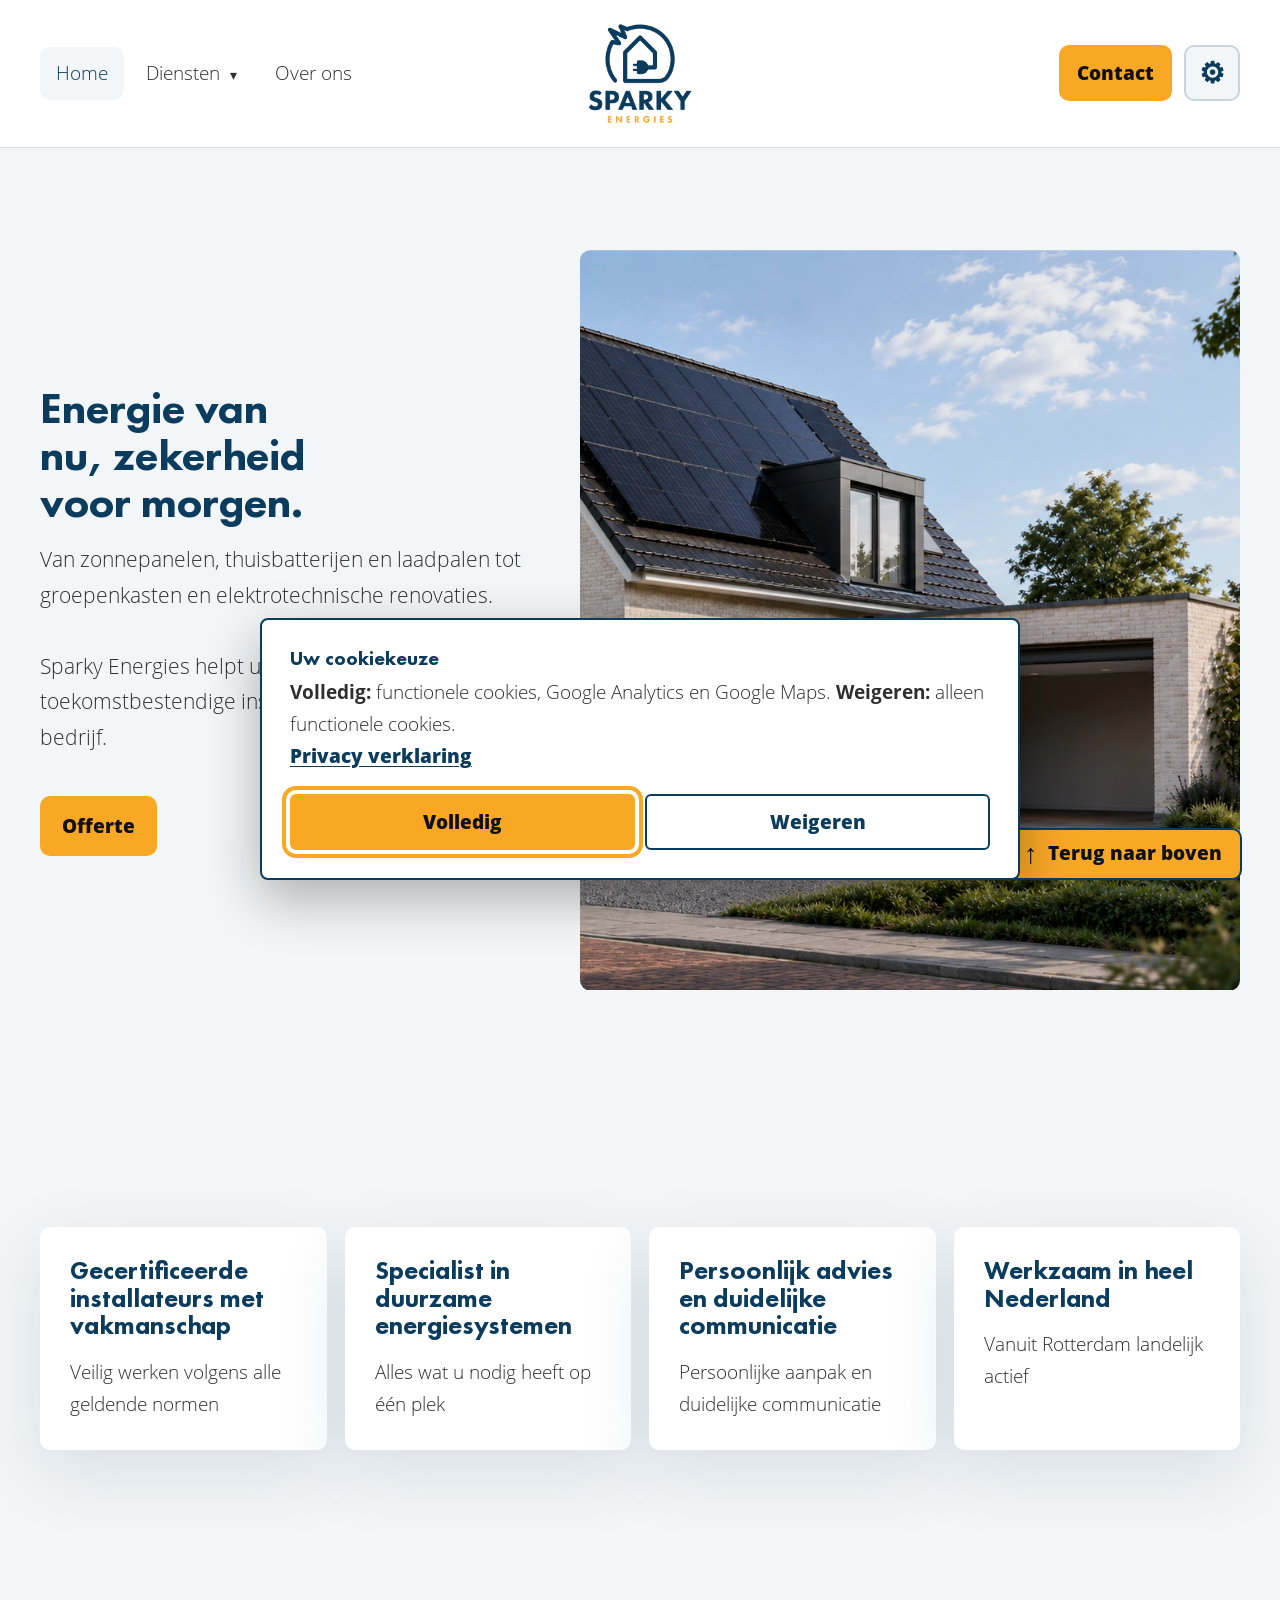
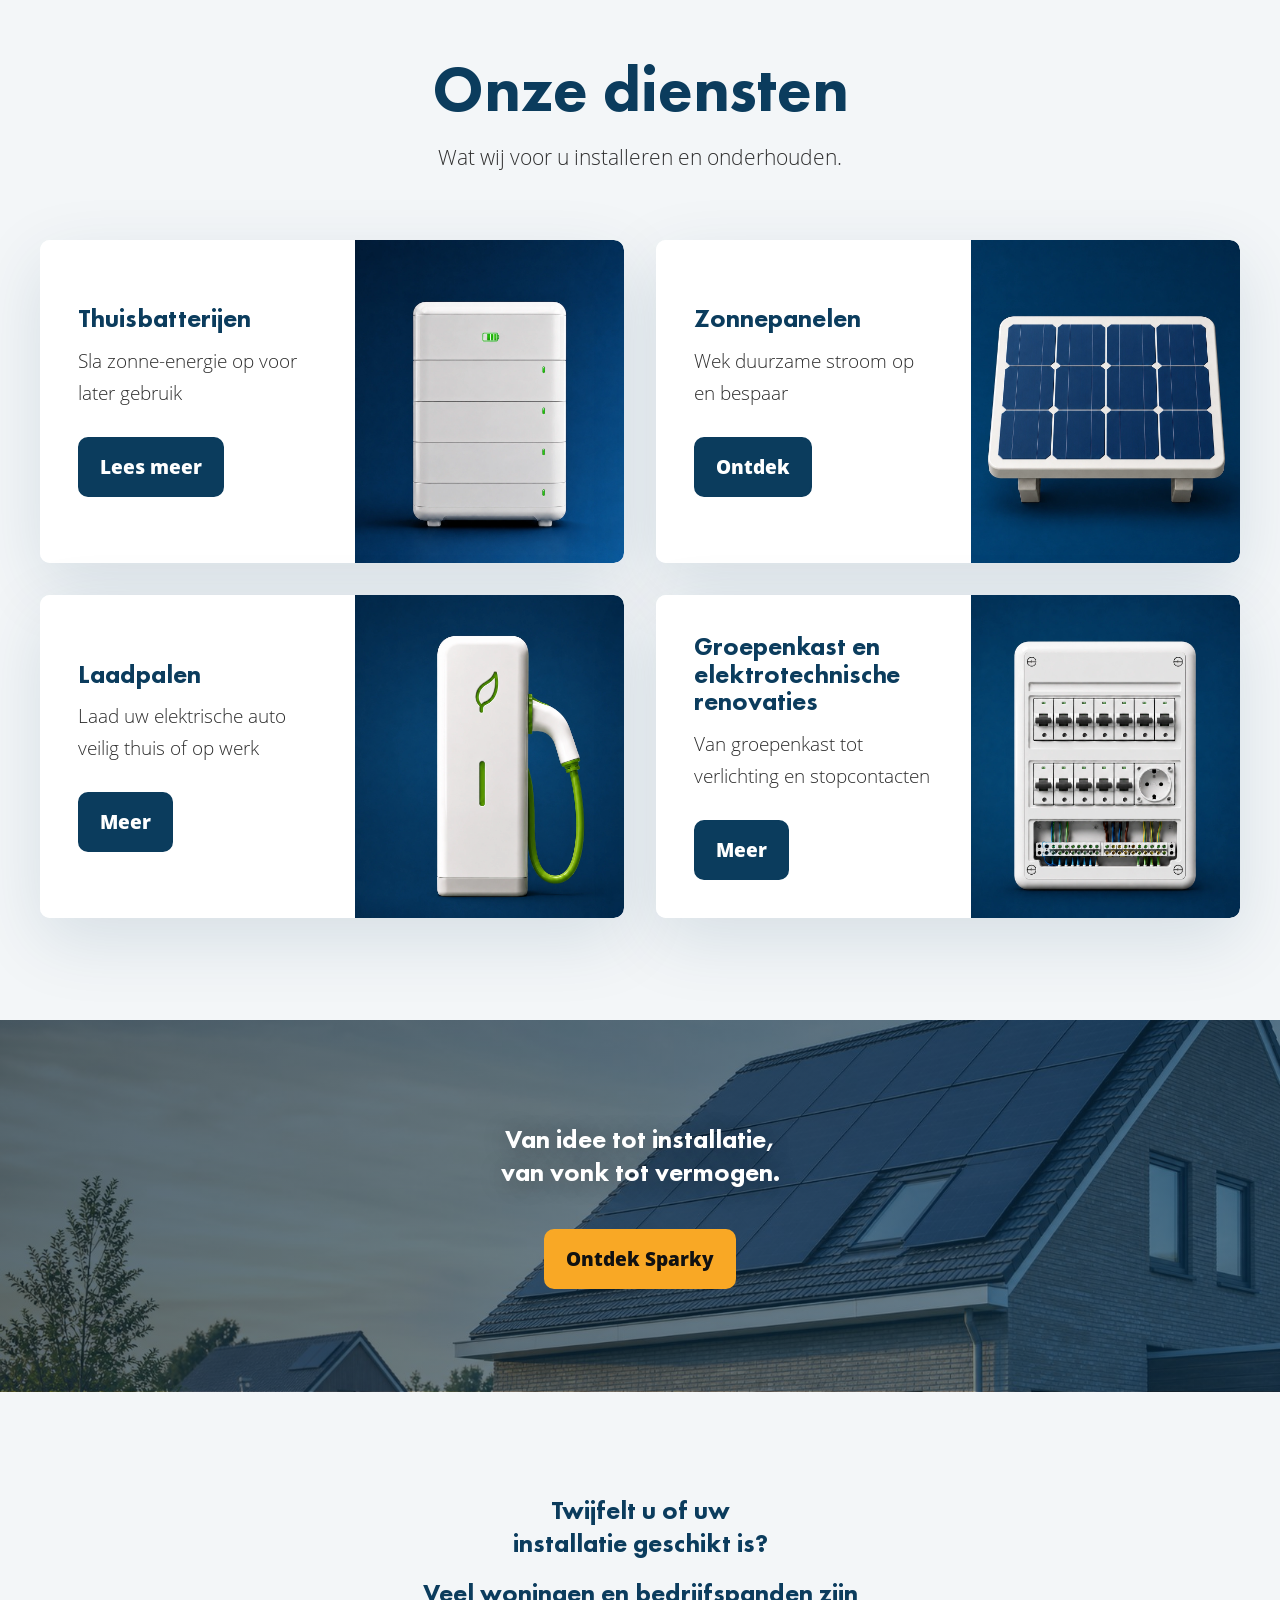
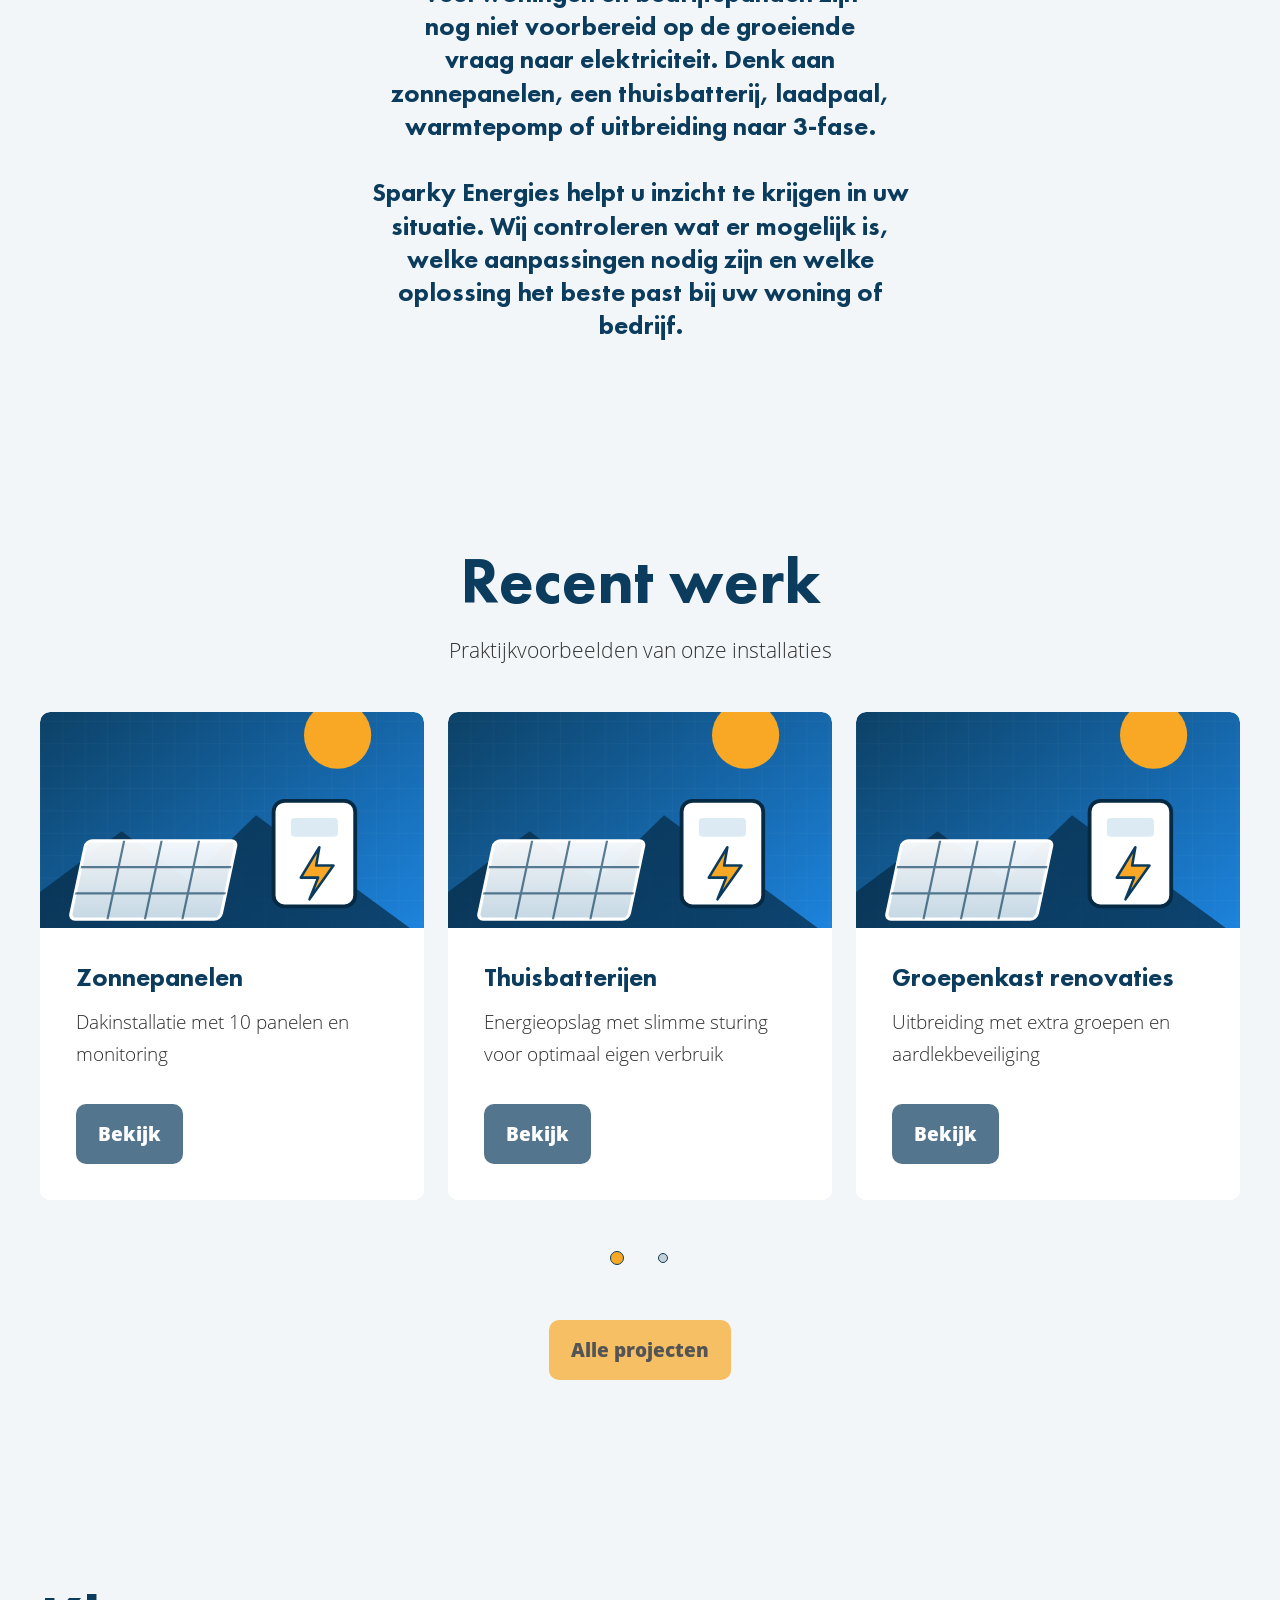
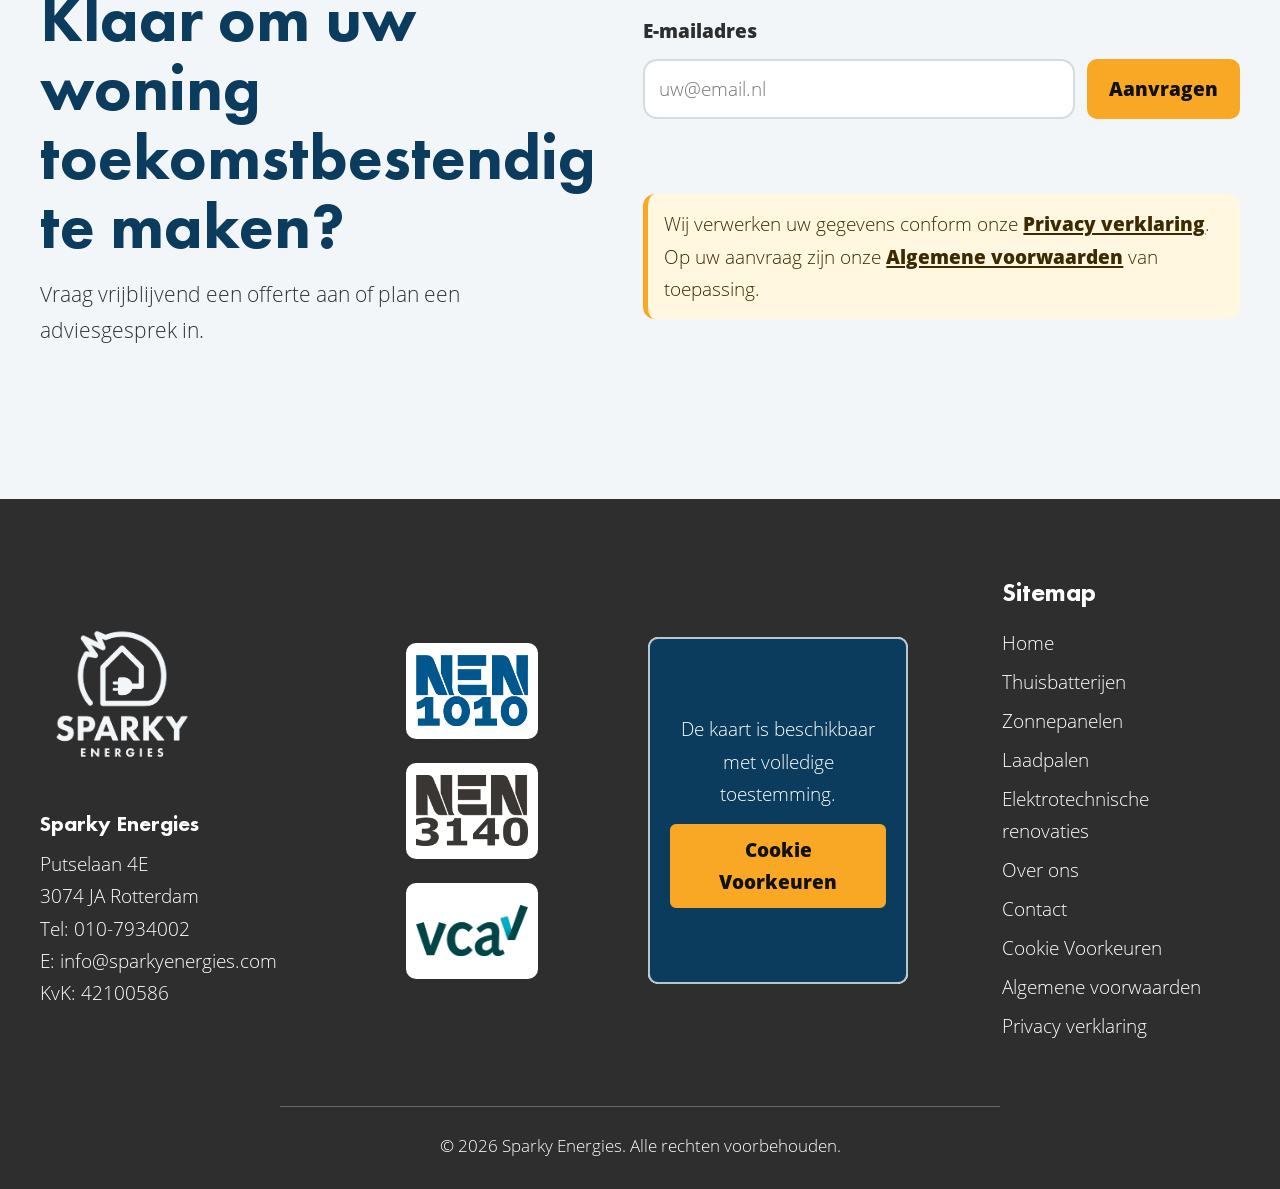
==== commit efb935e4: "Replace placeholder media and refine desktop imagery" ====
--- a/index.html
+++ b/index.html
@@ -189,8 +189,7 @@
       </nav>
     </div>
     <figure id="homeSectGecertificeerdeInstallateursMetVakmanschapMediaPlaceholder" class="homeHeroScrollMedia" data-scroll-expand-media aria-hidden="true">
-      <img class="homeHeroScrollMediaAfbeelding" src="assets/img/dienst-placeholder.svg" alt="" width="1200" height="900" decoding="async" />
-      <figcaption class="homeHeroScrollMediaLabel">Beeldplaceholder</figcaption>
+      <img class="homeHeroScrollMediaAfbeelding" src="./assets/img/5100471f-8033-4e5c-a6dd-8f00ea3b37a6.webp" alt="" width="1200" height="900" decoding="async" />
     </figure>
   </div>
 </section>
@@ -242,7 +241,7 @@
         <a id="homeSectWatWijVoorUInstallerenEnOnderhoudenBtn01LeesMeer" class="siteBtn siteBtnLink homeSectWatWijVoorUInstallerenEnOnderhoudenKnop" href="thuisbatterijen.html" data-button-page="Home" data-button-section="Wat wij voor u installeren en onderhouden" data-link-type="interne-pagina" data-target-page="Thuisbatterijen">Lees meer</a>
       </div>
       <figure id="homeSectWatWijVoorUInstallerenEnOnderhoudenMediaArtikel01" class="dienstKaartMedia homeSectWatWijVoorUInstallerenEnOnderhoudenMedia" aria-hidden="true">
-        <img class="dienstKaartAfbeelding homeSectWatWijVoorUInstallerenEnOnderhoudenAfbeelding" src="assets/img/dienst-placeholder.svg" alt="" width="1200" height="900" loading="lazy" decoding="async">
+        <img class="dienstKaartAfbeelding homeSectWatWijVoorUInstallerenEnOnderhoudenAfbeelding" src="assets/img/ChatGPT Image 7 aug 2026, 18_03_10.webp" alt="" width="1200" height="900" loading="lazy" decoding="async">
       </figure>
     </article>
   </li>
@@ -254,7 +253,7 @@
         <a id="homeSectWatWijVoorUInstallerenEnOnderhoudenBtn02Ontdek" class="siteBtn siteBtnLink homeSectWatWijVoorUInstallerenEnOnderhoudenKnop" href="zonnepanelen.html" data-button-page="Home" data-button-section="Wat wij voor u installeren en onderhouden" data-link-type="interne-pagina" data-target-page="Zonnepanelen">Ontdek</a>
       </div>
       <figure id="homeSectWatWijVoorUInstallerenEnOnderhoudenMediaArtikel02" class="dienstKaartMedia homeSectWatWijVoorUInstallerenEnOnderhoudenMedia" aria-hidden="true">
-        <img class="dienstKaartAfbeelding homeSectWatWijVoorUInstallerenEnOnderhoudenAfbeelding" src="assets/img/dienst-placeholder.svg" alt="" width="1200" height="900" loading="lazy" decoding="async">
+        <img class="dienstKaartAfbeelding homeSectWatWijVoorUInstallerenEnOnderhoudenAfbeelding" src="assets/img/ChatGPT Image 7 aug 2026, 18_02_52.webp" alt="" width="1200" height="900" loading="lazy" decoding="async">
       </figure>
     </article>
   </li>
@@ -266,7 +265,7 @@
         <a id="homeSectWatWijVoorUInstallerenEnOnderhoudenBtn03Meer" class="siteBtn siteBtnLink homeSectWatWijVoorUInstallerenEnOnderhoudenKnop" href="laadpalen.html" data-button-page="Home" data-button-section="Wat wij voor u installeren en onderhouden" data-link-type="interne-pagina" data-target-page="Laadpalen">Meer</a>
       </div>
       <figure id="homeSectWatWijVoorUInstallerenEnOnderhoudenMediaArtikel03" class="dienstKaartMedia homeSectWatWijVoorUInstallerenEnOnderhoudenMedia" aria-hidden="true">
-        <img class="dienstKaartAfbeelding homeSectWatWijVoorUInstallerenEnOnderhoudenAfbeelding" src="assets/img/dienst-placeholder.svg" alt="" width="1200" height="900" loading="lazy" decoding="async">
+        <img class="dienstKaartAfbeelding homeSectWatWijVoorUInstallerenEnOnderhoudenAfbeelding" src="assets/img/ChatGPT Image 7 aug 2026, 18_03_29.webp" alt="" width="1200" height="900" loading="lazy" decoding="async">
       </figure>
     </article>
   </li>
@@ -278,7 +277,7 @@
         <a id="homeSectWatWijVoorUInstallerenEnOnderhoudenBtn04Meer" class="siteBtn siteBtnLink homeSectWatWijVoorUInstallerenEnOnderhoudenKnop" href="elektrotechnische-renovaties.html" data-button-page="Home" data-button-section="Wat wij voor u installeren en onderhouden" data-link-type="interne-pagina" data-target-page="Elektrotechnische renovaties">Meer</a>
       </div>
       <figure id="homeSectWatWijVoorUInstallerenEnOnderhoudenMediaArtikel04" class="dienstKaartMedia homeSectWatWijVoorUInstallerenEnOnderhoudenMedia" aria-hidden="true">
-        <img class="dienstKaartAfbeelding homeSectWatWijVoorUInstallerenEnOnderhoudenAfbeelding" src="assets/img/dienst-placeholder.svg" alt="" width="1200" height="900" loading="lazy" decoding="async">
+        <img class="dienstKaartAfbeelding homeSectWatWijVoorUInstallerenEnOnderhoudenAfbeelding" src="assets/img/ChatGPT Image 7 aug 2026, 18_03_46.webp" alt="" width="1200" height="900" loading="lazy" decoding="async">
       </figure>
     </article>
   </li>
--- a/assets/css/styles.css
+++ b/assets/css/styles.css
@@ -316,14 +316,25 @@
 body.hoogContrast .siteBtnLink { background: #000; color: #fff; border-color: #000; }
 body.hoogContrast .siteBtn:hover { filter: none; text-decoration: underline; }
 .sectionActies { display: flex; flex-wrap: wrap; gap: 12px; margin-block-start: 28px; }
-.backNaarBovenKnop { position: fixed; z-index: 950; inset-inline-end: clamp(16px, 3vw, 40px); inset-block-end: max(20px, env(safe-area-inset-bottom)); display: inline-flex; min-height: 52px; align-items: center; justify-content: center; gap: 10px; padding: 12px 18px; border: 2px solid var(--sparkyDonkerBlauw); border-radius: var(--radiusKnop); background: var(--sparkyOranje); color: #111; font-weight: 800; line-height: 1.15; white-space: nowrap; cursor: pointer; opacity: 0; visibility: hidden; transform: translateY(16px); pointer-events: none; transition: opacity .18s ease, transform .18s ease, visibility 0s linear .18s, filter .18s ease; }
+.vasteActieKnoppen { position: fixed; z-index: 950; inset-inline-end: clamp(16px, 3vw, 40px); inset-block-end: max(20px, env(safe-area-inset-bottom)); display: flex; flex-direction: column; align-items: flex-end; gap: 12px; pointer-events: none; }
+body.cookieKeuzeOpen .vasteActieKnoppen { visibility: hidden; }
+.whatsAppKnop { position: relative; display: inline-grid; width: 50px; height: 50px; flex: 0 0 50px; place-items: center; border: 0; border-radius: 50%; background: transparent; line-height: 0; pointer-events: auto; transition: transform .18s ease; }
+.whatsAppKnopLogo { display: block; width: 36px; height: 36px; object-fit: contain; }
+.whatsAppKnop:hover { transform: translateY(-2px); }
+.backNaarBovenKnop { display: inline-flex; min-height: 52px; align-items: center; justify-content: center; gap: 10px; padding: 12px 18px; border: 2px solid var(--sparkyDonkerBlauw); border-radius: var(--radiusKnop); background: var(--sparkyOranje); color: #111; font-weight: 800; line-height: 1.15; white-space: nowrap; cursor: pointer; opacity: 0; visibility: hidden; transform: translateY(16px); pointer-events: none; transition: opacity .18s ease, transform .18s ease, visibility 0s linear .18s, filter .18s ease; }
 .backNaarBovenKnop.isZichtbaar { opacity: 1; visibility: visible; transform: translateY(0); pointer-events: auto; transition-delay: 0s; }
 .backNaarBovenKnop:hover { color: #111; filter: brightness(1.1) saturate(1.08); }
 .backNaarBovenIcoon { font-family: Arial, sans-serif; font-size: 1.45em; font-weight: 700; line-height: .8; }
 .backNaarBovenTekst { display: inline-block; }
 body.hoogContrast .backNaarBovenKnop { border-color: #000; background: var(--sparkyOranje); color: #000; }
 body.hoogContrast .backNaarBovenKnop:hover { color: #000; filter: none; text-decoration: underline; }
+body.hoogContrast .whatsAppKnop { border-radius: 50%; background: #000; }
+body.hoogContrast .whatsAppKnop:hover { background: #151b20; }
 body.tekstGroot .backNaarBovenKnop { min-height: 58px; padding: 12px 18px; white-space: normal; text-align: center; }
+@media (prefers-reduced-motion: reduce) {
+  .whatsAppKnop { transition: none; }
+  .whatsAppKnop:hover { transform: none; }
+}
 .layoutHero, .layoutSplit { display: grid; gap: 32px; align-items: center; }
 .layoutHero { min-height: min(760px, calc(100svh - 76px)); }
 .overOnsHeroVolledigeBreedte { position: relative; isolation: isolate; display: grid; width: 100%; min-height: min(760px, calc(100svh - 76px)); place-items: center; overflow: hidden; padding-inline: max(5vw, calc((100vw - 1320px) / 2)); }
@@ -944,6 +955,7 @@
 @media (min-width: 768px) {
   .thuisbatterijSectSlimEnergiebeheerMetEMSEnAISturing .thuisbatterijEmsKaart { grid-template-columns: repeat(2, minmax(0, 1fr)); min-height: clamp(540px, calc(100svh - 160px), 760px); }
   .thuisbatterijEmsKaartMedia { min-height: 100%; }
+  #thuisbatterijSectSlimEnergiebeheerMetEMSEnAISturingArtikel03 .thuisbatterijEmsKaartAfbeelding { object-position: 90% center; }
   .thuisbatterijEmsScrollKaart:nth-child(even) .thuisbatterijEmsKaartInhoud { order: 2; }
   .thuisbatterijEmsScrollKaart:nth-child(even) .thuisbatterijEmsKaartMedia { order: 1; }
 }
@@ -1051,13 +1063,6 @@
 .laadpalenStandardSplitKaart.laadpalenZakelijkSplitKaart .laadpalenSectieMedia { border-radius: 10px; }
 body.hoogContrast .laadpalenStandardSplitKaart.laadpalenZakelijkSplitKaart { border: 0; background: transparent; box-shadow: none; }
 body.hoogContrast .laadpalenStandardSplitKaart.laadpalenZakelijkSplitKaart .laadpalenSplitKaartInhoud { background: transparent; }
-@supports (clip-path: inset(0 50% 0 0)) {
-  @media (min-width: 1024px) and (min-height: 700px) and (hover: hover) and (pointer: fine) and (prefers-reduced-motion: no-preference) {
-    body:not(.tekstGroot) .laadpalenZakelijkSplitKaart.isScrollAfbeeldingActief { position: relative; isolation: isolate; overflow: hidden; border-radius: 10px; }
-    body:not(.tekstGroot) .laadpalenZakelijkSplitKaart.isScrollAfbeeldingActief .laadpalenSectSlimLadenVoorMedewerkersKlantenEnBedrijfswagensMedia { position: absolute; z-index: 2; inset: 0; grid-column: auto; grid-row: auto; width: 100%; height: 100%; min-height: 100%; aspect-ratio: auto; clip-path: inset(0 var(--scroll-afbeelding-inset, 50%) 0 0 round 10px); will-change: clip-path; }
-    body:not(.tekstGroot) .laadpalenZakelijkSplitKaart.isScrollAfbeeldingActief .laadpalenSplitKaartInhoud { position: relative; z-index: 1; grid-column: 2; grid-row: 1; }
-  }
-}
 .laadpalenSectSlimVeiligEnGoedkoopLadenOpEigenLocatie { position: relative; width: 100%; max-width: none; min-height: clamp(320px, 31vw, 410px); margin-inline: 0; padding-block: 0; overflow: hidden; border: 0; background: var(--sparkyDonkerBlauw); box-shadow: none; }
 .laadpalenSectSlimVeiligEnGoedkoopLadenOpEigenLocatie .laadpalenSplitKaart { position: relative; isolation: isolate; display: grid; grid-template-columns: minmax(0, 1fr); min-height: clamp(320px, 31vw, 410px); align-items: center; padding: 0; overflow: hidden; border: 0; border-radius: 0; background: transparent; box-shadow: none; }
 .laadpalenSectSlimVeiligEnGoedkoopLadenOpEigenLocatie .laadpalenSplitKaartInhoud { position: relative; z-index: 1; display: block; grid-column: 1; grid-row: 1; width: var(--containerBreedte); margin-inline: auto; padding-block: clamp(24px, 4vw, 56px); background: transparent; }
@@ -1194,6 +1199,9 @@
   .elektrotechnischeRenovatiesHeroSplitKaart .sectieTitel,
   .elektrotechnischeRenovatiesHeroSplitKaart .sectieIntro { margin-inline: 0; }
   .elektrotechnischeRenovatiesHeroSplitKaart .sectionActies { justify-content: flex-start; }
+}
+@media (min-width: 1024px) {
+  .elektrotechnischeRenovatiesHeroSplitKaart .elektrotechnischeRenovatiesSectGroepenkastEnElektrotechnischeRenovatiesMedia .elektrotechnischeRenovatiesSectieMediaAfbeelding { object-position: 80% center; }
 }
 body.tekstGroot .elektrotechnischeRenovatiesHeroSplitKaart { grid-template-columns: minmax(0, 1fr); min-height: 0; }
 body.tekstGroot .elektrotechnischeRenovatiesHeroSplitKaart .elektrotechnischeRenovatiesSplitKaartInhoud,
@@ -1577,7 +1585,7 @@
   color: var(--sparkyLichtGrijs) !important;
 }
 
-body.hoogContrast a:not(.siteBtn):not(.hoofdNavigatieContact):not(.backNaarBovenKnop):hover {
+body.hoogContrast a:not(.siteBtn):not(.hoofdNavigatieContact):not(.whatsAppKnop):not(.backNaarBovenKnop):hover {
   color: var(--sparkyLichtBlauw) !important;
 }
 
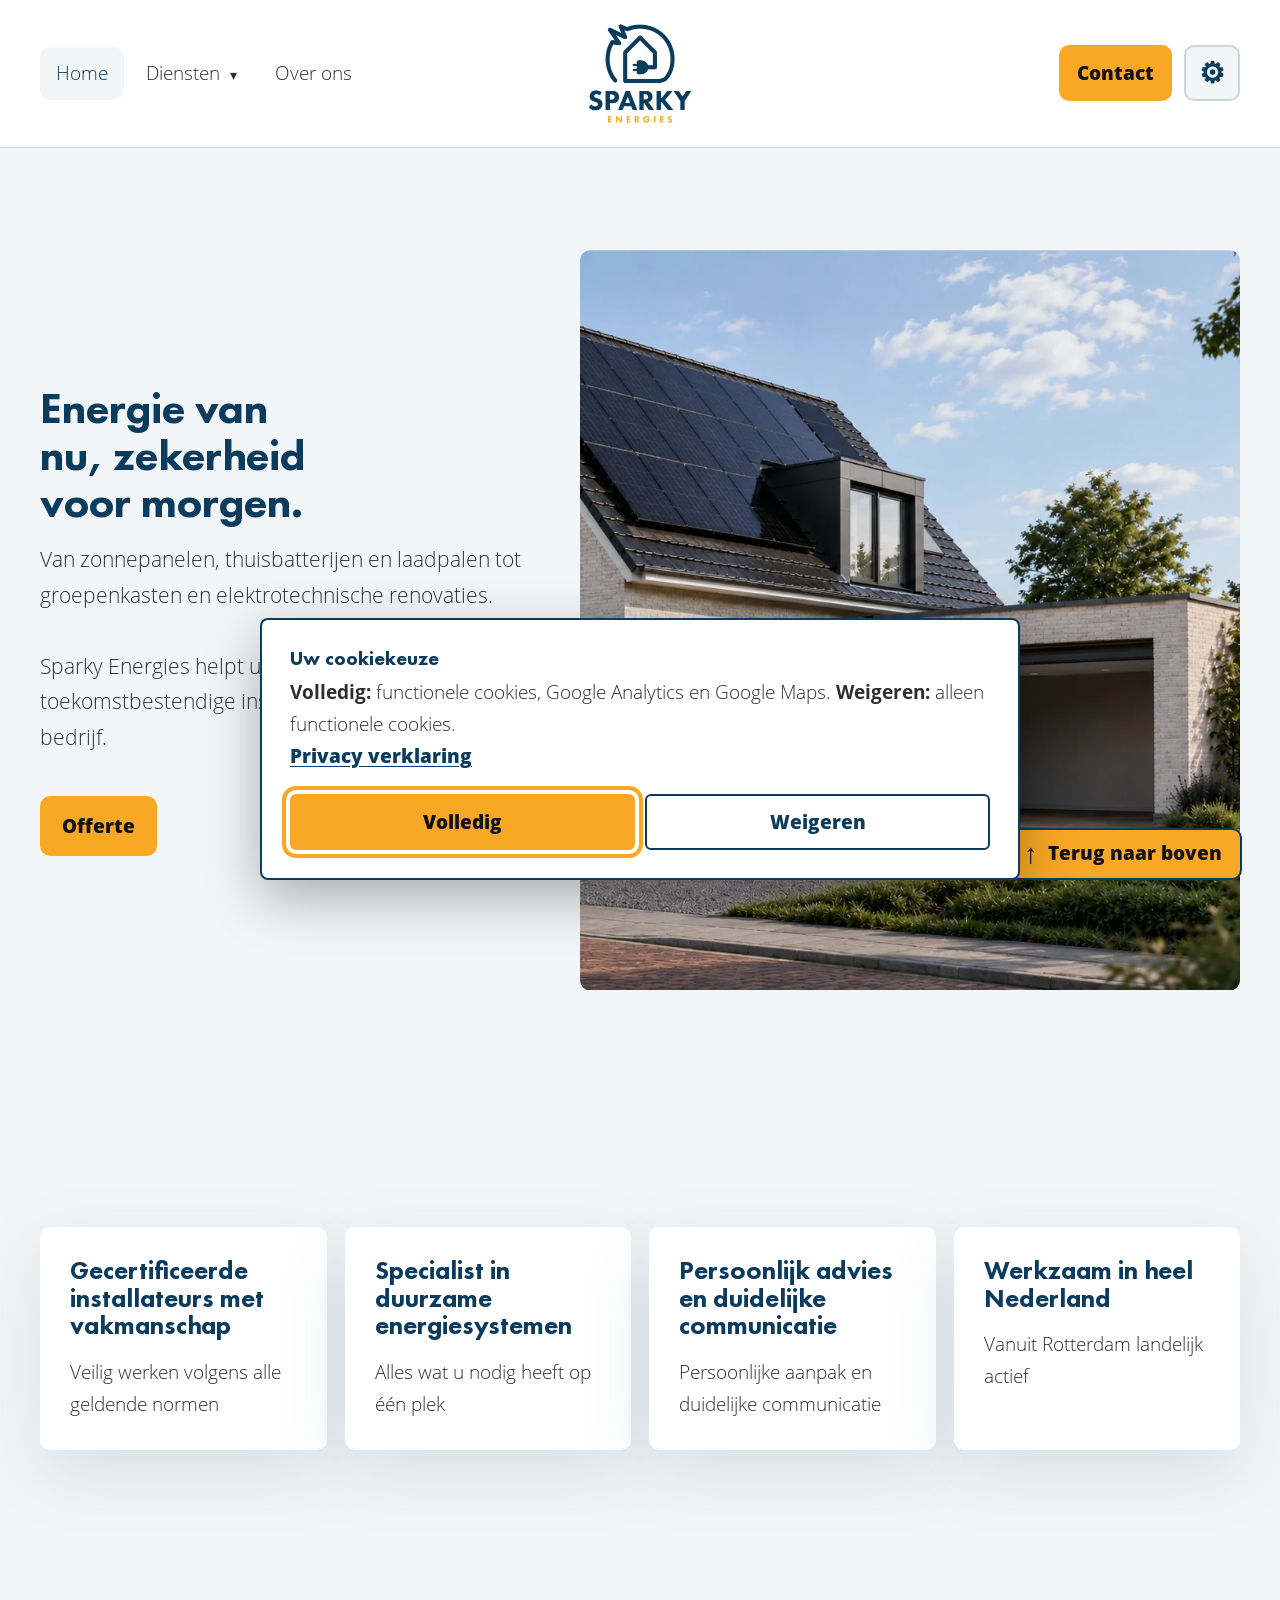
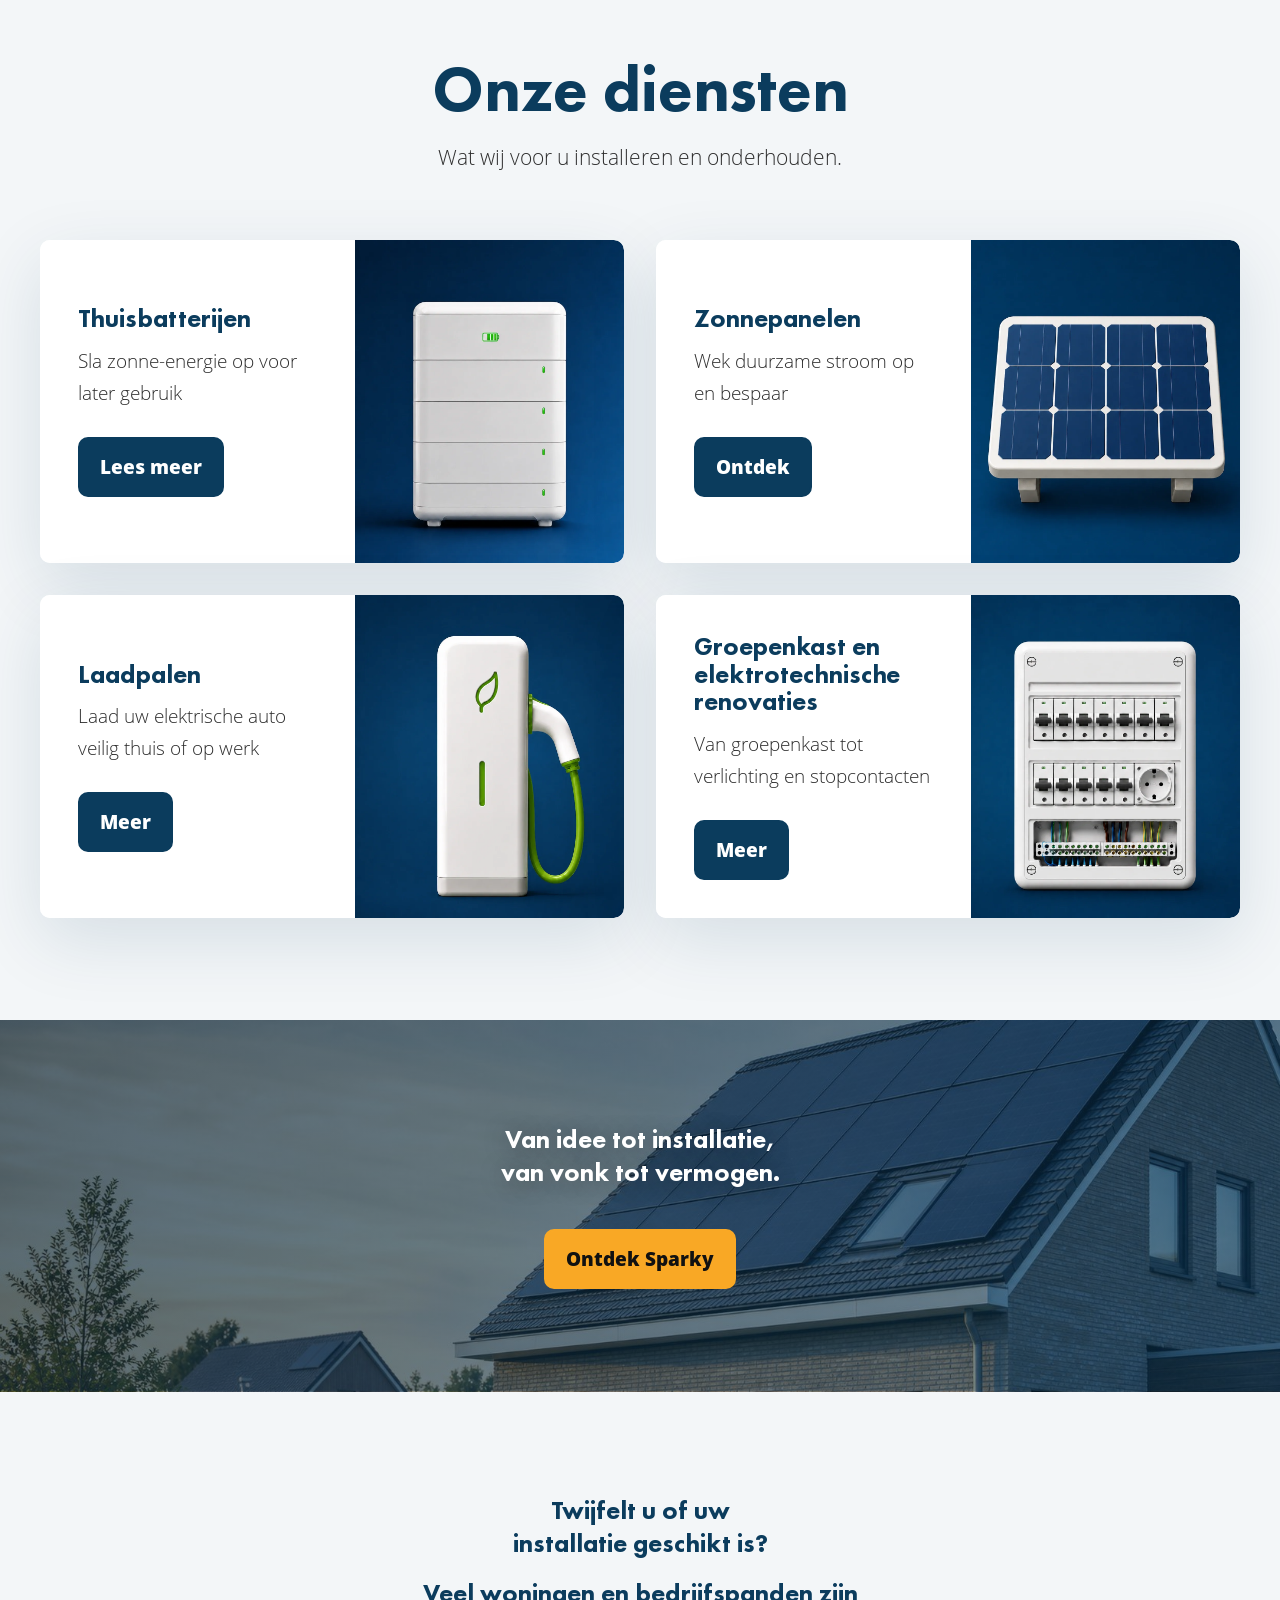
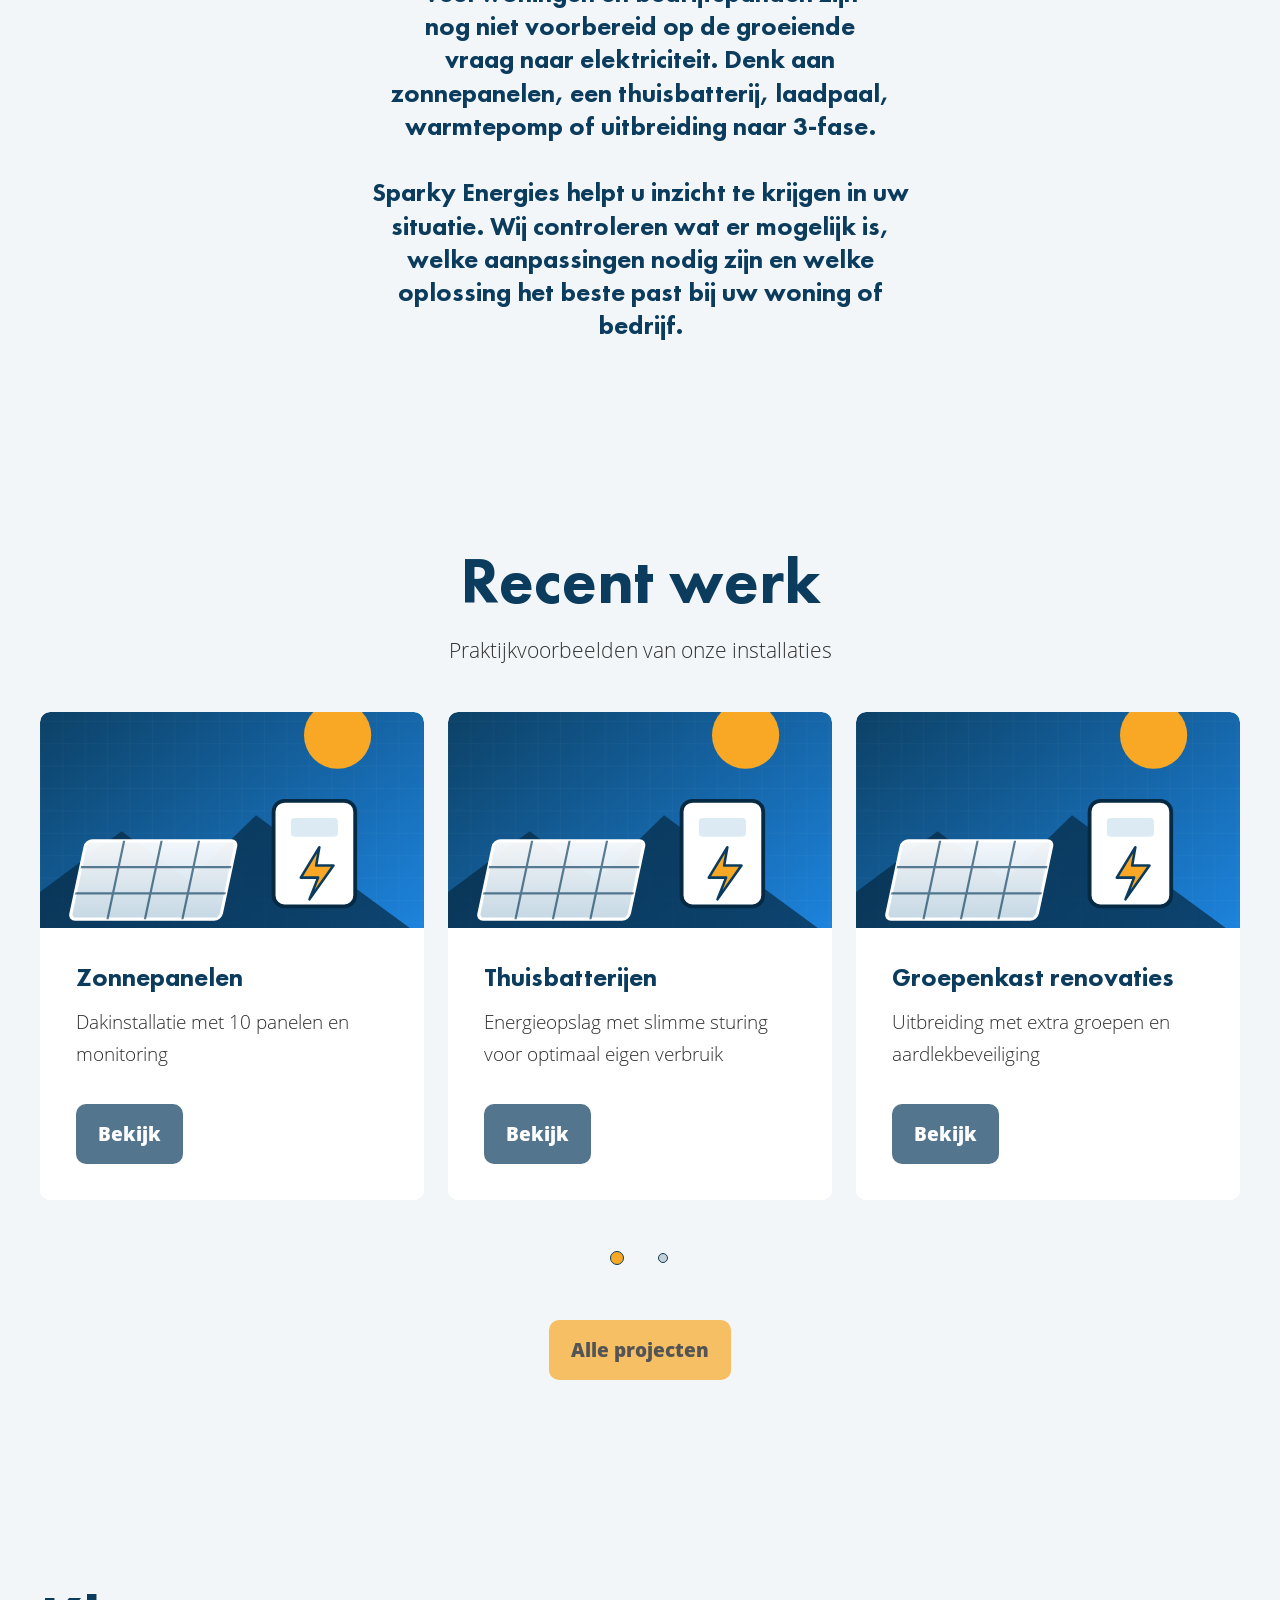
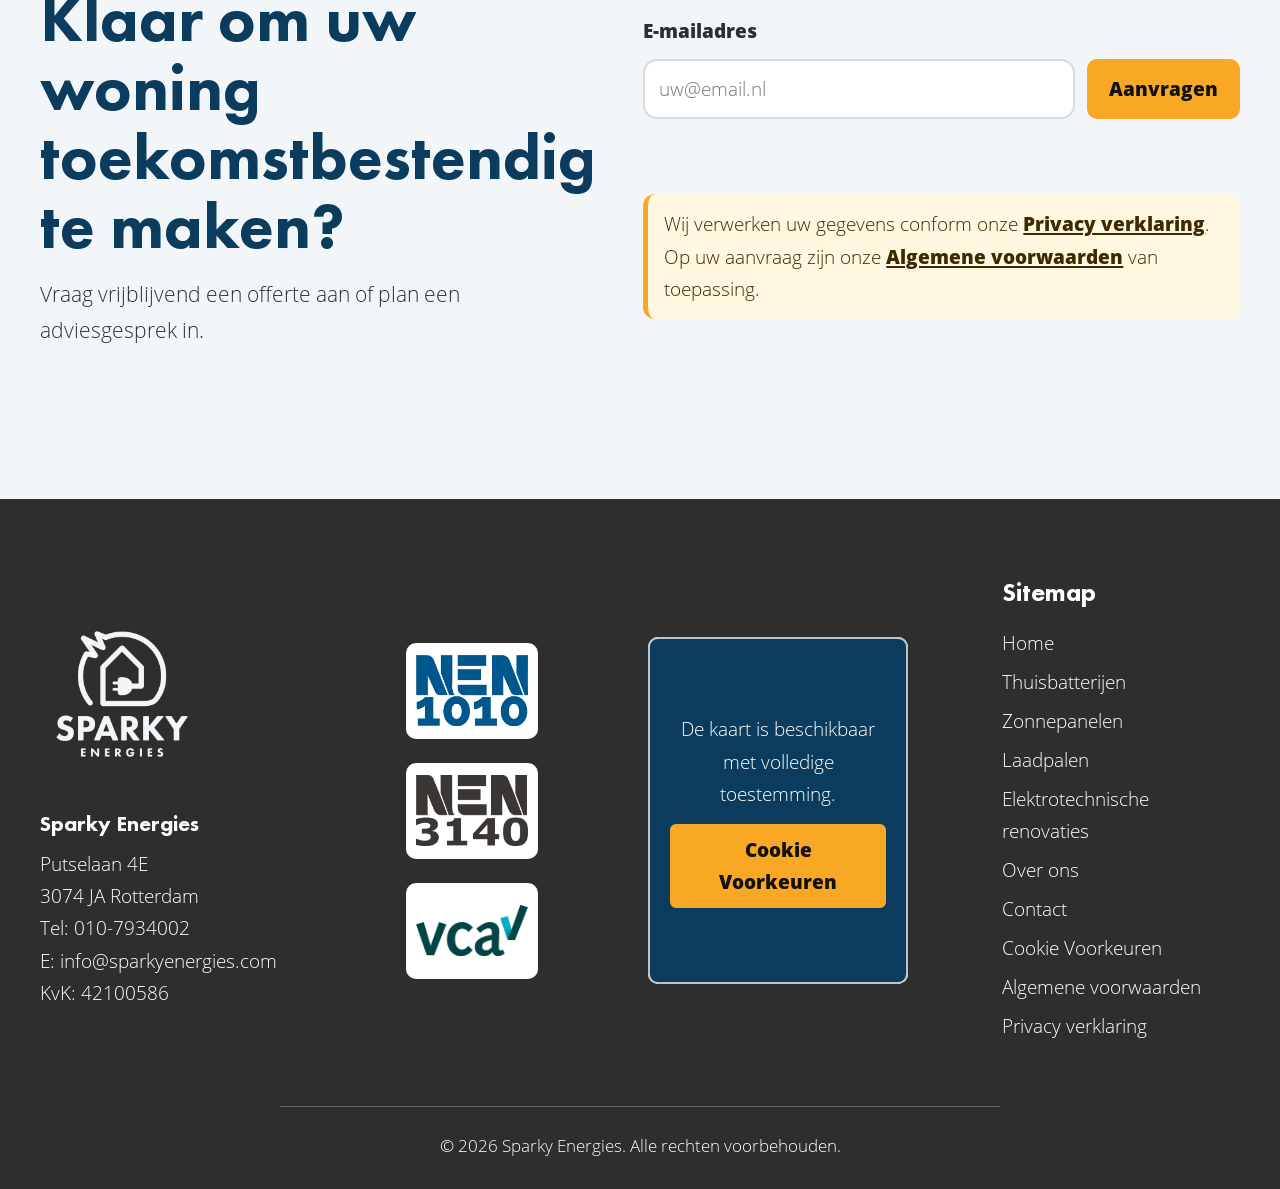
==== commit 77dbdddb: "Optimize and standardize responsive imagery" ====
--- a/index.html
+++ b/index.html
@@ -38,7 +38,7 @@
   <meta property="og:title" content="Elektrotechnisch installateur Rotterdam | Sparky Energies" />
   <meta property="og:description" content="Sparky Energies is uw elektrotechnisch installateur in Rotterdam voor zonnepanelen, thuisbatterijen, laadpalen, groepenkasten en renovaties." />
   <meta property="og:url" content="https://www.sparkyenergies.com/" />
-  <meta property="og:image" content="https://www.sparkyenergies.com/assets/img/zonnepanelen-installatie-achtergrond.jpg" />
+  <meta property="og:image" content="https://www.sparkyenergies.com/assets/img/SparkyEnergies_Algemeen_Afbeelding_09.jpg" />
   <meta property="og:image:type" content="image/jpeg" />
   <meta property="og:image:width" content="1672" />
   <meta property="og:image:height" content="941" />
@@ -46,10 +46,10 @@
   <meta name="twitter:card" content="summary_large_image" />
   <meta name="twitter:title" content="Elektrotechnisch installateur Rotterdam | Sparky Energies" />
   <meta name="twitter:description" content="Zonnepanelen, thuisbatterijen, laadpalen, groepenkasten en elektrotechnische renovaties vanuit Rotterdam." />
-  <meta name="twitter:image" content="https://www.sparkyenergies.com/assets/img/zonnepanelen-installatie-achtergrond.jpg" />
+  <meta name="twitter:image" content="https://www.sparkyenergies.com/assets/img/SparkyEnergies_Algemeen_Afbeelding_09.jpg" />
   <link rel="stylesheet" href="assets/css/styles.css" />
-  <link rel="icon" type="image/png" href="assets/img/Sparky_Beeldmerk_Oranje.png" />
-  <link rel="apple-touch-icon" href="assets/img/Sparky_Beeldmerk_Oranje.png" />
+  <link rel="icon" type="image/png" href="assets/img/SparkyEnergies_Algemeen_Afbeelding_01.png" />
+  <link rel="apple-touch-icon" href="assets/img/SparkyEnergies_Algemeen_Afbeelding_01.png" />
   <script src="assets/js/cookie-consent.js" defer></script>
   <script type="application/ld+json">
   {
@@ -60,8 +60,8 @@
         "@id": "https://www.sparkyenergies.com/#business",
         "name": "Sparky Energies",
         "url": "https://www.sparkyenergies.com/",
-        "logo": "https://www.sparkyenergies.com/assets/img/Sparky_Logo_MAIN_Kleur.png",
-        "image": "https://www.sparkyenergies.com/assets/img/zonnepanelen-installatie-achtergrond.jpg",
+        "logo": "https://www.sparkyenergies.com/assets/img/SparkyEnergies_Algemeen_Afbeelding_02.png",
+        "image": "https://www.sparkyenergies.com/assets/img/SparkyEnergies_Algemeen_Afbeelding_09.jpg",
         "telephone": "+31 10 793 4002",
         "email": "info@sparkyenergies.com",
         "identifier": {
@@ -155,7 +155,7 @@
   <a class="skipLink" href="#mainContent">Direct naar inhoud</a>
   <nav id="hoofdNavigatie" class="hoofdNavigatie" aria-label="Hoofdnavigatie">
     <a id="siteLogoLink" class="siteLogoLink" href="index.html" aria-label="Sparky Energies home">
-      <img src="assets/img/Sparky_Logo_MAIN_Kleur.png" alt="Sparky Energies logo" class="siteLogoAfbeelding" width="6265" height="6197" />
+      <img src="assets/img/SparkyEnergies_Algemeen_Afbeelding_02.png" alt="Sparky Energies logo" class="siteLogoAfbeelding" width="512" height="506" />
       <!-- <span class="siteLogoTekst">Sparky Energies</span> -->
     </a>
     <button id="navigatieMenuKnop" class="navigatieMenuKnop" type="button" aria-controls="primaireNavigatieLijst" aria-expanded="false">
@@ -189,7 +189,7 @@
       </nav>
     </div>
     <figure id="homeSectGecertificeerdeInstallateursMetVakmanschapMediaPlaceholder" class="homeHeroScrollMedia" data-scroll-expand-media aria-hidden="true">
-      <img class="homeHeroScrollMediaAfbeelding" src="./assets/img/5100471f-8033-4e5c-a6dd-8f00ea3b37a6.webp" alt="" width="1200" height="900" decoding="async" />
+      <img class="homeHeroScrollMediaAfbeelding" src="./assets/img/SparkyEnergies_Home_Afbeelding_01.webp" alt="" width="1672" height="941" loading="eager" fetchpriority="high" decoding="async" />
     </figure>
   </div>
 </section>
@@ -241,7 +241,7 @@
         <a id="homeSectWatWijVoorUInstallerenEnOnderhoudenBtn01LeesMeer" class="siteBtn siteBtnLink homeSectWatWijVoorUInstallerenEnOnderhoudenKnop" href="thuisbatterijen.html" data-button-page="Home" data-button-section="Wat wij voor u installeren en onderhouden" data-link-type="interne-pagina" data-target-page="Thuisbatterijen">Lees meer</a>
       </div>
       <figure id="homeSectWatWijVoorUInstallerenEnOnderhoudenMediaArtikel01" class="dienstKaartMedia homeSectWatWijVoorUInstallerenEnOnderhoudenMedia" aria-hidden="true">
-        <img class="dienstKaartAfbeelding homeSectWatWijVoorUInstallerenEnOnderhoudenAfbeelding" src="assets/img/ChatGPT Image 7 aug 2026, 18_03_10.webp" alt="" width="1200" height="900" loading="lazy" decoding="async">
+        <img class="dienstKaartAfbeelding homeSectWatWijVoorUInstallerenEnOnderhoudenAfbeelding" src="assets/img/SparkyEnergies_Algemeen_Afbeelding_10.webp" alt="" width="1200" height="900" loading="lazy" decoding="async">
       </figure>
     </article>
   </li>
@@ -253,7 +253,7 @@
         <a id="homeSectWatWijVoorUInstallerenEnOnderhoudenBtn02Ontdek" class="siteBtn siteBtnLink homeSectWatWijVoorUInstallerenEnOnderhoudenKnop" href="zonnepanelen.html" data-button-page="Home" data-button-section="Wat wij voor u installeren en onderhouden" data-link-type="interne-pagina" data-target-page="Zonnepanelen">Ontdek</a>
       </div>
       <figure id="homeSectWatWijVoorUInstallerenEnOnderhoudenMediaArtikel02" class="dienstKaartMedia homeSectWatWijVoorUInstallerenEnOnderhoudenMedia" aria-hidden="true">
-        <img class="dienstKaartAfbeelding homeSectWatWijVoorUInstallerenEnOnderhoudenAfbeelding" src="assets/img/ChatGPT Image 7 aug 2026, 18_02_52.webp" alt="" width="1200" height="900" loading="lazy" decoding="async">
+        <img class="dienstKaartAfbeelding homeSectWatWijVoorUInstallerenEnOnderhoudenAfbeelding" src="assets/img/SparkyEnergies_Algemeen_Afbeelding_11.webp" alt="" width="1200" height="900" loading="lazy" decoding="async">
       </figure>
     </article>
   </li>
@@ -265,7 +265,7 @@
         <a id="homeSectWatWijVoorUInstallerenEnOnderhoudenBtn03Meer" class="siteBtn siteBtnLink homeSectWatWijVoorUInstallerenEnOnderhoudenKnop" href="laadpalen.html" data-button-page="Home" data-button-section="Wat wij voor u installeren en onderhouden" data-link-type="interne-pagina" data-target-page="Laadpalen">Meer</a>
       </div>
       <figure id="homeSectWatWijVoorUInstallerenEnOnderhoudenMediaArtikel03" class="dienstKaartMedia homeSectWatWijVoorUInstallerenEnOnderhoudenMedia" aria-hidden="true">
-        <img class="dienstKaartAfbeelding homeSectWatWijVoorUInstallerenEnOnderhoudenAfbeelding" src="assets/img/ChatGPT Image 7 aug 2026, 18_03_29.webp" alt="" width="1200" height="900" loading="lazy" decoding="async">
+        <img class="dienstKaartAfbeelding homeSectWatWijVoorUInstallerenEnOnderhoudenAfbeelding" src="assets/img/SparkyEnergies_Algemeen_Afbeelding_12.webp" alt="" width="1200" height="900" loading="lazy" decoding="async">
       </figure>
     </article>
   </li>
@@ -277,7 +277,7 @@
         <a id="homeSectWatWijVoorUInstallerenEnOnderhoudenBtn04Meer" class="siteBtn siteBtnLink homeSectWatWijVoorUInstallerenEnOnderhoudenKnop" href="elektrotechnische-renovaties.html" data-button-page="Home" data-button-section="Wat wij voor u installeren en onderhouden" data-link-type="interne-pagina" data-target-page="Elektrotechnische renovaties">Meer</a>
       </div>
       <figure id="homeSectWatWijVoorUInstallerenEnOnderhoudenMediaArtikel04" class="dienstKaartMedia homeSectWatWijVoorUInstallerenEnOnderhoudenMedia" aria-hidden="true">
-        <img class="dienstKaartAfbeelding homeSectWatWijVoorUInstallerenEnOnderhoudenAfbeelding" src="assets/img/ChatGPT Image 7 aug 2026, 18_03_46.webp" alt="" width="1200" height="900" loading="lazy" decoding="async">
+        <img class="dienstKaartAfbeelding homeSectWatWijVoorUInstallerenEnOnderhoudenAfbeelding" src="assets/img/SparkyEnergies_Algemeen_Afbeelding_13.webp" alt="" width="1200" height="900" loading="lazy" decoding="async">
       </figure>
     </article>
   </li>
@@ -308,7 +308,7 @@
   <li class="portfolioLijstItem">
     <article id="homeSectRecentWerkArtikel01" class="portfolioKaart kaart homeSectRecentWerkProjectKaart" data-project-categories="Zonnepanelen, residentieel, duurzaam">
       <figure id="homeSectRecentWerkMediaArtikel01" class="homeSectRecentWerkProjectMedia" aria-hidden="true">
-        <img class="homeSectRecentWerkProjectAfbeelding" src="assets/img/dienst-placeholder.svg" alt="" width="1200" height="900" loading="lazy" decoding="async">
+        <img class="homeSectRecentWerkProjectAfbeelding" src="assets/img/SparkyEnergies_Algemeen_Afbeelding_07.svg" alt="" width="1200" height="900" loading="lazy" decoding="async">
       </figure>
       <div class="homeSectRecentWerkProjectInhoud">
         <h3 id="homeSectRecentWerkArtikel01H3">Zonnepanelen</h3>
@@ -320,7 +320,7 @@
   <li class="portfolioLijstItem">
     <article id="homeSectRecentWerkArtikel04" class="portfolioKaart kaart homeSectRecentWerkProjectKaart" data-project-categories="Thuisbatterijen, energieopslag, slim energiebeheer">
       <figure id="homeSectRecentWerkMediaArtikel04" class="homeSectRecentWerkProjectMedia" aria-hidden="true">
-        <img class="homeSectRecentWerkProjectAfbeelding" src="assets/img/dienst-placeholder.svg" alt="" width="1200" height="900" loading="lazy" decoding="async">
+        <img class="homeSectRecentWerkProjectAfbeelding" src="assets/img/SparkyEnergies_Algemeen_Afbeelding_07.svg" alt="" width="1200" height="900" loading="lazy" decoding="async">
       </figure>
       <div class="homeSectRecentWerkProjectInhoud">
         <h3 id="homeSectRecentWerkArtikel04H3">Thuisbatterijen</h3>
@@ -332,7 +332,7 @@
   <li class="portfolioLijstItem">
     <article id="homeSectRecentWerkArtikel02" class="portfolioKaart kaart homeSectRecentWerkProjectKaart" data-project-categories="Groepenkast, renovatie, veiligheid">
       <figure id="homeSectRecentWerkMediaArtikel02" class="homeSectRecentWerkProjectMedia" aria-hidden="true">
-        <img class="homeSectRecentWerkProjectAfbeelding" src="assets/img/dienst-placeholder.svg" alt="" width="1200" height="900" loading="lazy" decoding="async">
+        <img class="homeSectRecentWerkProjectAfbeelding" src="assets/img/SparkyEnergies_Algemeen_Afbeelding_07.svg" alt="" width="1200" height="900" loading="lazy" decoding="async">
       </figure>
       <div class="homeSectRecentWerkProjectInhoud">
         <h3 id="homeSectRecentWerkArtikel02H3">Groepenkast renovaties</h3>
@@ -344,7 +344,7 @@
   <li class="portfolioLijstItem">
     <article id="homeSectRecentWerkArtikel03" class="portfolioKaart kaart homeSectRecentWerkProjectKaart" data-project-categories="Laadpalen, particulier, elektrisch rijden">
       <figure id="homeSectRecentWerkMediaArtikel03" class="homeSectRecentWerkProjectMedia" aria-hidden="true">
-        <img class="homeSectRecentWerkProjectAfbeelding" src="assets/img/dienst-placeholder.svg" alt="" width="1200" height="900" loading="lazy" decoding="async">
+        <img class="homeSectRecentWerkProjectAfbeelding" src="assets/img/SparkyEnergies_Algemeen_Afbeelding_07.svg" alt="" width="1200" height="900" loading="lazy" decoding="async">
       </figure>
       <div class="homeSectRecentWerkProjectInhoud">
         <h3 id="homeSectRecentWerkArtikel03H3">Laadpaal installaties</h3>
@@ -403,15 +403,15 @@
     <div class="footerKolommen">
       <section class="footerKolom footerBedrijf" aria-labelledby="footerSectBedrijfsgegevensH2">
         <h2 id="footerSectBedrijfsgegevensH2" class="srOnly">Bedrijfsgegevens</h2>
-        <a class="footerLogoLink" href="index.html" aria-label="Sparky Energies home"><img class="footerLogoAfbeelding" src="assets/img/Sparky_Logo_Wit.png" alt="Sparky Energies logo" width="6265" height="6197" loading="lazy" decoding="async" /></a>
+        <a class="footerLogoLink" href="index.html" aria-label="Sparky Energies home"><img class="footerLogoAfbeelding" src="assets/img/SparkyEnergies_Algemeen_Afbeelding_03.png" alt="Sparky Energies logo" width="512" height="506" loading="lazy" decoding="async" /></a>
         <address class="footerBedrijfsgegevens"><strong>Sparky Energies</strong><span>Putselaan 4E</span><span>3074 JA Rotterdam</span><a href="tel:+31107934002">Tel: 010-7934002</a><a href="mailto:info@sparkyenergies.com">E: info@sparkyenergies.com</a><span>KvK: 42100586</span></address>
       </section>
       <section class="footerKolom footerCertificeringen" aria-labelledby="footerSectCertificeringenH2">
         <h2 id="footerSectCertificeringenH2" class="srOnly">Normen en certificering</h2>
         <ul class="footerCertificeringLijst" role="list">
-          <li><img class="footerCertificeringLogo" src="assets/img/logo-nen-10101.png" alt="NEN 1010" width="420" height="267" loading="lazy" decoding="async" /></li>
-          <li><img class="footerCertificeringLogo" src="assets/img/nen-31401.png" alt="NEN 3140" width="747" height="472" loading="lazy" decoding="async" /></li>
-          <li><img class="footerCertificeringLogo" src="assets/img/vca-logo-transparant.png" alt="VCA" width="1000" height="451" loading="lazy" decoding="async" /></li>
+          <li><img class="footerCertificeringLogo" src="assets/img/SparkyEnergies_Algemeen_Afbeelding_04.png" alt="NEN 1010" width="420" height="267" loading="lazy" decoding="async" /></li>
+          <li><img class="footerCertificeringLogo" src="assets/img/SparkyEnergies_Algemeen_Afbeelding_05.png" alt="NEN 3140" width="747" height="472" loading="lazy" decoding="async" /></li>
+          <li><img class="footerCertificeringLogo" src="assets/img/SparkyEnergies_Algemeen_Afbeelding_06.png" alt="VCA" width="1000" height="451" loading="lazy" decoding="async" /></li>
         </ul>
       </section>
       <section class="footerKolom footerLocatie" aria-labelledby="footerSectLocatieH2">
--- a/assets/css/styles.css
+++ b/assets/css/styles.css
@@ -497,7 +497,7 @@
 body.hoogContrast .homeSectWatWijVoorUInstallerenEnOnderhoudenMedia { background: #fff; }
 body.hoogContrast .homeSectWatWijVoorUInstallerenEnOnderhoudenAfbeelding { filter: grayscale(1) contrast(1.35); }
 body.hoogContrast .homeSectWatWijVoorUInstallerenEnOnderhouden .homeSectWatWijVoorUInstallerenEnOnderhoudenDienstKaart { border: 0; border-radius: 10px; box-shadow: none; }
-.layoutImageCta { display: grid; width: 100%; max-width: none; min-height: 350px; margin-inline: 0; place-items: center; padding-inline: clamp(20px, 6vw, 80px); overflow: hidden; background-color: var(--sparkyDonkerBlauw); background-image: linear-gradient(135deg, rgba(5, 28, 45, .68), rgba(11, 60, 93, .52)), url("../img/zonnepanelen-installatie-achtergrond.jpg"); background-position: center; background-repeat: no-repeat; background-size: cover; }
+.layoutImageCta { display: grid; width: 100%; max-width: none; min-height: 350px; margin-inline: 0; place-items: center; padding-inline: clamp(20px, 6vw, 80px); overflow: hidden; background-color: var(--sparkyDonkerBlauw); background-image: linear-gradient(135deg, rgba(5, 28, 45, .68), rgba(11, 60, 93, .52)), url("../img/SparkyEnergies_Algemeen_Afbeelding_09.jpg"); background-position: center; background-repeat: no-repeat; background-size: cover; }
 .layoutImageCtaInhoud { display: flex; width: min(960px, 100%); flex-direction: column; align-items: center; text-align: center; }
 .layoutImageCta .sectieKop { width: 100%; max-width: 960px; }
 .layoutImageCta h2,
@@ -513,7 +513,7 @@
 .layoutImageCta .siteBtn { margin-block-start: clamp(26px, 4vw, 40px); }
 .layoutImageCta .sectionActies { justify-content: center; margin-block-start: clamp(26px, 4vw, 40px); }
 .layoutImageCta .sectionActies .siteBtn { margin-block-start: 0; }
-body.hoogContrast .layoutImageCta { background-color: var(--sparkyDonkerBlauw); background-image: linear-gradient(135deg, rgba(0, 0, 0, .78), rgba(0, 0, 0, .62)), url("../img/zonnepanelen-installatie-achtergrond.jpg"); background-size: cover; }
+body.hoogContrast .layoutImageCta { background-color: var(--sparkyDonkerBlauw); background-image: linear-gradient(135deg, rgba(0, 0, 0, .78), rgba(0, 0, 0, .62)), url("../img/SparkyEnergies_Algemeen_Afbeelding_09.jpg"); background-size: cover; }
 body.hoogContrast .layoutImageCta h2,
 body.hoogContrast .layoutImageCta h4,
 body.hoogContrast .layoutImageCta .sectieIntro { color: #000; text-shadow: none; }
@@ -655,6 +655,10 @@
   .thuisbatterijSectHoeWerktEenThuisbatterij .thuisbatterijSplitKaart.thuisbatterijSplitKaartMediaLinks .thuisbatterijSplitKaartInhoud { grid-column: 1; grid-row: 1; }
   .thuisbatterijSectHoeWerktEenThuisbatterij .thuisbatterijSplitKaart.thuisbatterijSplitKaartMediaLinks .thuisbatterijSplitKaartMedia { grid-column: 1; grid-row: 2; }
 }
+@media (min-width: 768px) and (max-width: 1023px),
+       (min-width: 768px) and (max-width: 1279px) and (hover: none) and (pointer: coarse) {
+  .thuisbatterijHeroSplitKaart .thuisbatterijMediaPlaceholderAfbeelding { object-position: 65% center; }
+}
 body.tekstGroot .thuisbatterijSplitKaart { grid-template-columns: minmax(0, 1fr); }
 body.tekstGroot .thuisbatterijSectSlimOpslaanSlimGebruikenEnSlimBesparenKop { grid-template-columns: minmax(0, 1fr); gap: clamp(20px, 4vw, 40px); }
 body.tekstGroot .thuisbatterijSectSlimOpslaanSlimGebruikenEnSlimBesparenKop .sectieTitel,
@@ -959,6 +963,10 @@
   .thuisbatterijEmsScrollKaart:nth-child(even) .thuisbatterijEmsKaartInhoud { order: 2; }
   .thuisbatterijEmsScrollKaart:nth-child(even) .thuisbatterijEmsKaartMedia { order: 1; }
 }
+@media (min-width: 768px) and (max-width: 1023px),
+       (min-width: 768px) and (max-width: 1279px) and (hover: none) and (pointer: coarse) {
+  #thuisbatterijSectSlimEnergiebeheerMetEMSEnAISturingArtikel03 .thuisbatterijEmsKaartAfbeelding { object-position: 80% center; }
+}
 @media (min-width: 1024px) and (min-height: 700px) and (hover: hover) and (pointer: fine) and (prefers-reduced-motion: no-preference) {
   .thuisbatterijEmsKaartLijst { display: block; }
   .thuisbatterijEmsScrollKaart { position: sticky; top: clamp(156px, 14vh, 172px); margin-block-end: 10vh; scroll-margin-top: 164px; }
@@ -1157,6 +1165,10 @@
   .elektrotechnischeRenovatiesGasScrollKaart:nth-child(even) .elektrotechnischeRenovatiesGasKaartInhoud { order: 2; }
   .elektrotechnischeRenovatiesGasScrollKaart:nth-child(even) .elektrotechnischeRenovatiesGasKaartMedia { order: 1; }
 }
+@media (min-width: 768px) and (max-width: 1023px),
+       (min-width: 768px) and (max-width: 1279px) and (hover: none) and (pointer: coarse) {
+  #elektrotechnischeRenovatiesSectVanHetGasAfWijBereidenUwInstallatieVoorArtikel03 .elektrotechnischeRenovatiesGasKaartAfbeelding { object-position: 20% center; }
+}
 @media (min-width: 1024px) and (min-height: 700px) and (hover: hover) and (pointer: fine) and (prefers-reduced-motion: no-preference) {
   .elektrotechnischeRenovatiesGasKaartLijst { display: block; }
   .elektrotechnischeRenovatiesGasScrollKaart { position: sticky; top: clamp(156px, 14vh, 172px); margin-block-end: 10vh; scroll-margin-top: 164px; }
@@ -1202,6 +1214,10 @@
 }
 @media (min-width: 1024px) {
   .elektrotechnischeRenovatiesHeroSplitKaart .elektrotechnischeRenovatiesSectGroepenkastEnElektrotechnischeRenovatiesMedia .elektrotechnischeRenovatiesSectieMediaAfbeelding { object-position: 80% center; }
+}
+@media (min-width: 768px) and (max-width: 1023px),
+       (min-width: 768px) and (max-width: 1279px) and (hover: none) and (pointer: coarse) {
+  .elektrotechnischeRenovatiesHeroSplitKaart .elektrotechnischeRenovatiesSectGroepenkastEnElektrotechnischeRenovatiesMedia .elektrotechnischeRenovatiesSectieMediaAfbeelding { object-position: 70% center; }
 }
 body.tekstGroot .elektrotechnischeRenovatiesHeroSplitKaart { grid-template-columns: minmax(0, 1fr); min-height: 0; }
 body.tekstGroot .elektrotechnischeRenovatiesHeroSplitKaart .elektrotechnischeRenovatiesSplitKaartInhoud,
@@ -1759,7 +1775,7 @@
 
 body.hoogContrast .layoutImageCta {
   background-color: #000 !important;
-  background-image: linear-gradient(135deg, rgba(0, 0, 0, .78), rgba(0, 0, 0, .62)), url("../img/zonnepanelen-installatie-achtergrond.jpg") !important;
+  background-image: linear-gradient(135deg, rgba(0, 0, 0, .78), rgba(0, 0, 0, .62)), url("../img/SparkyEnergies_Algemeen_Afbeelding_09.jpg") !important;
   background-position: center !important;
   background-repeat: no-repeat !important;
   background-size: cover !important;
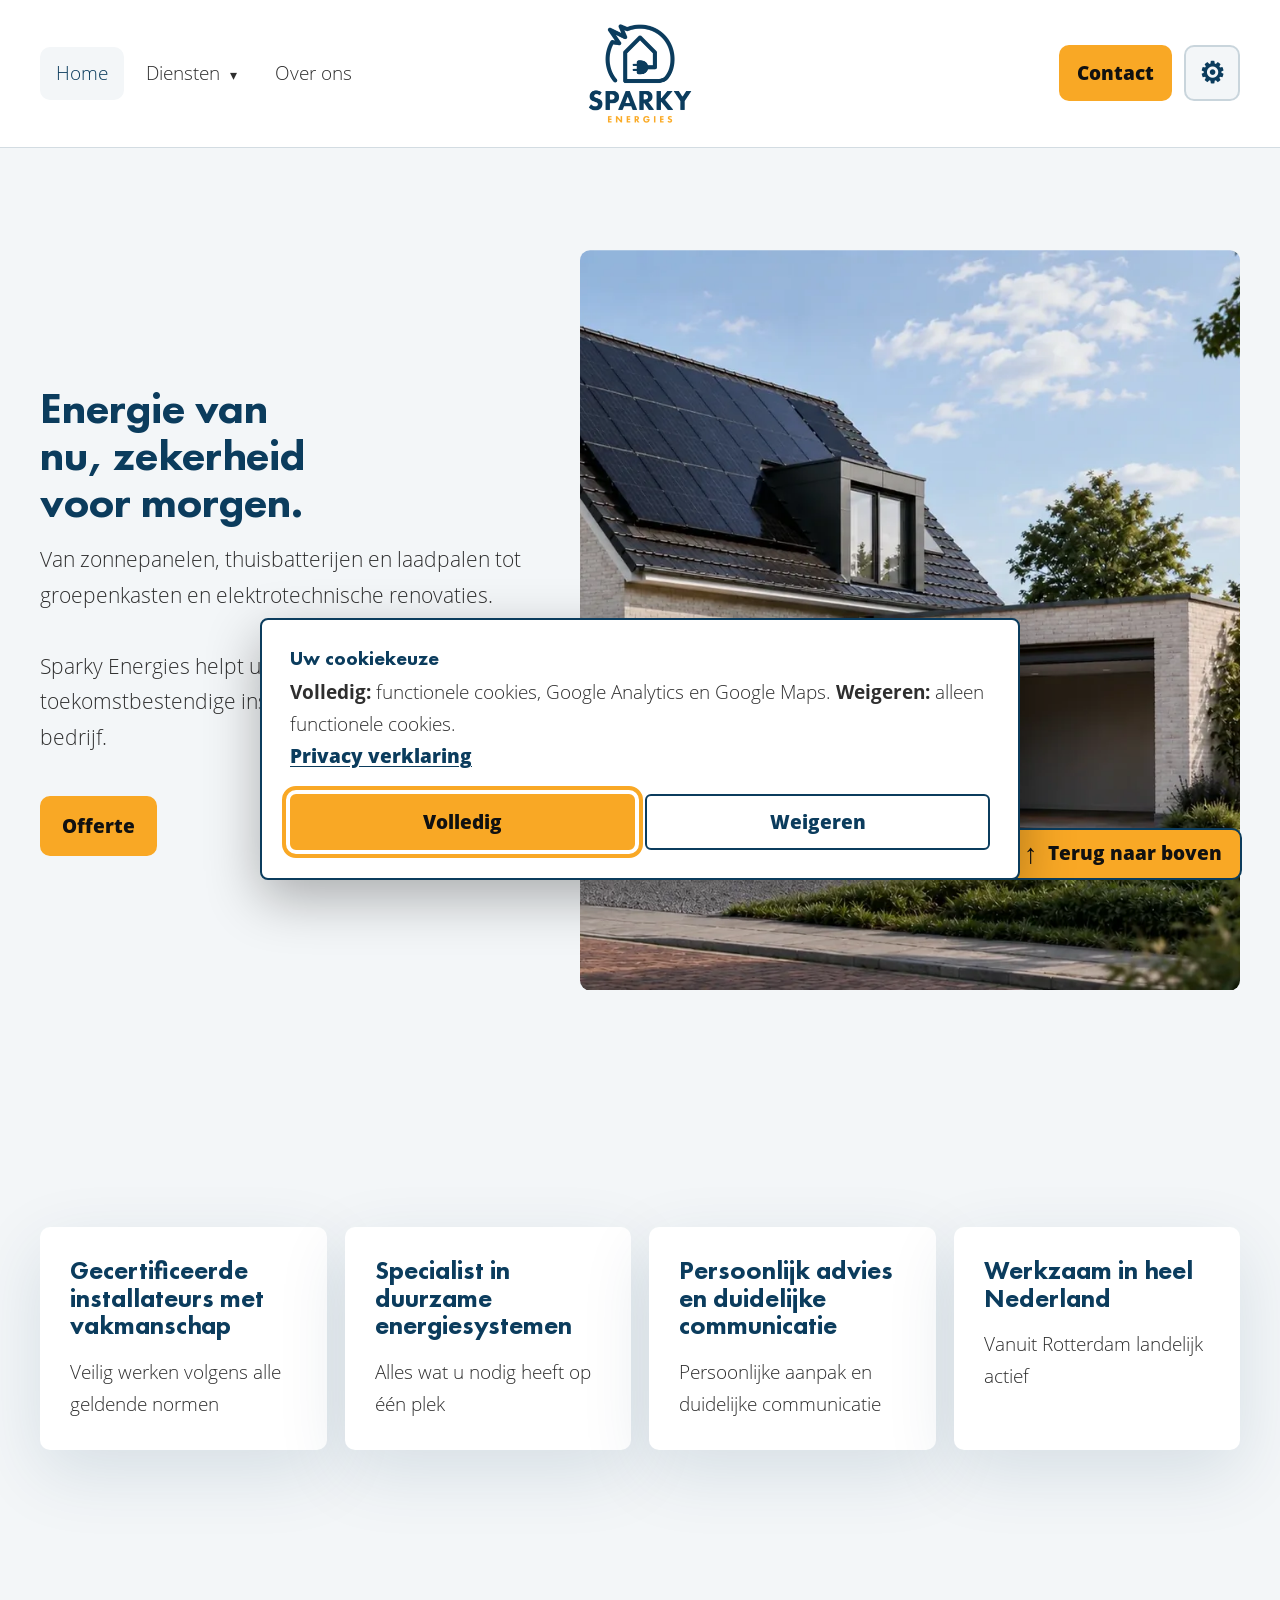
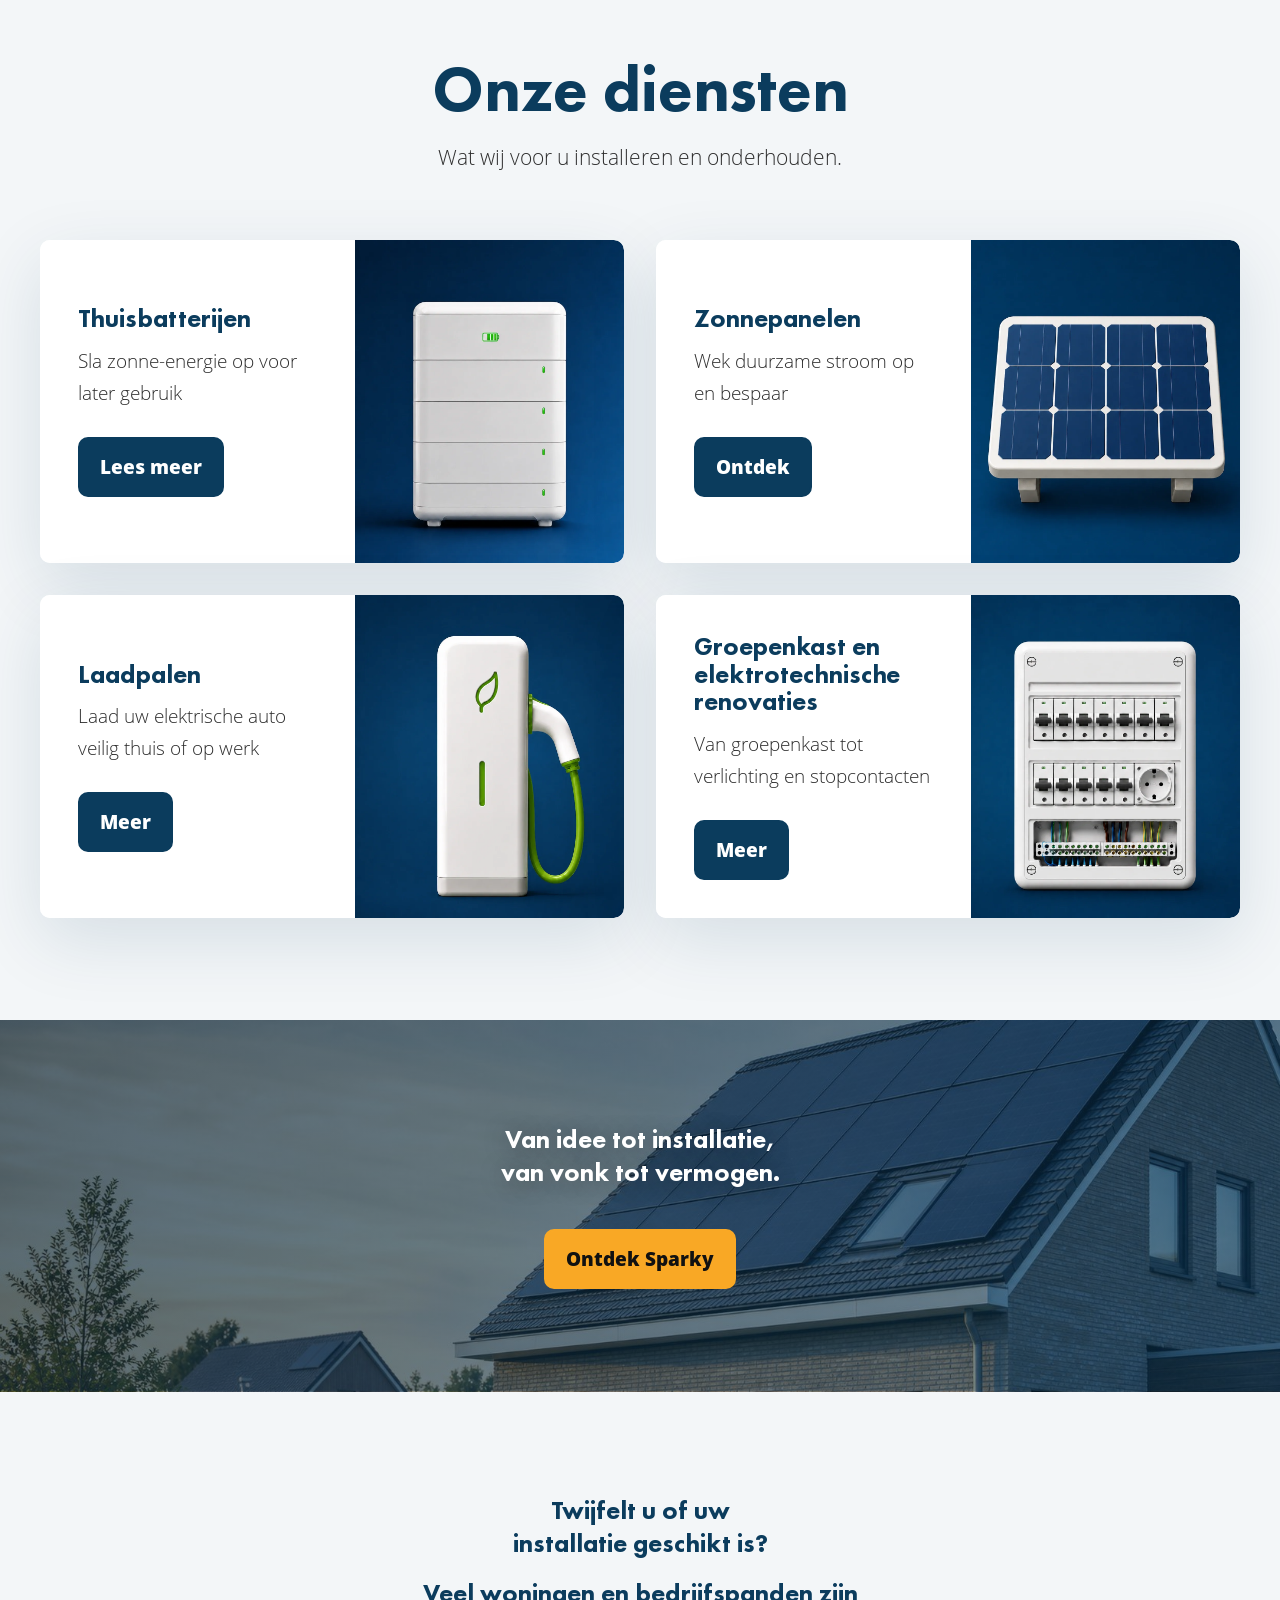
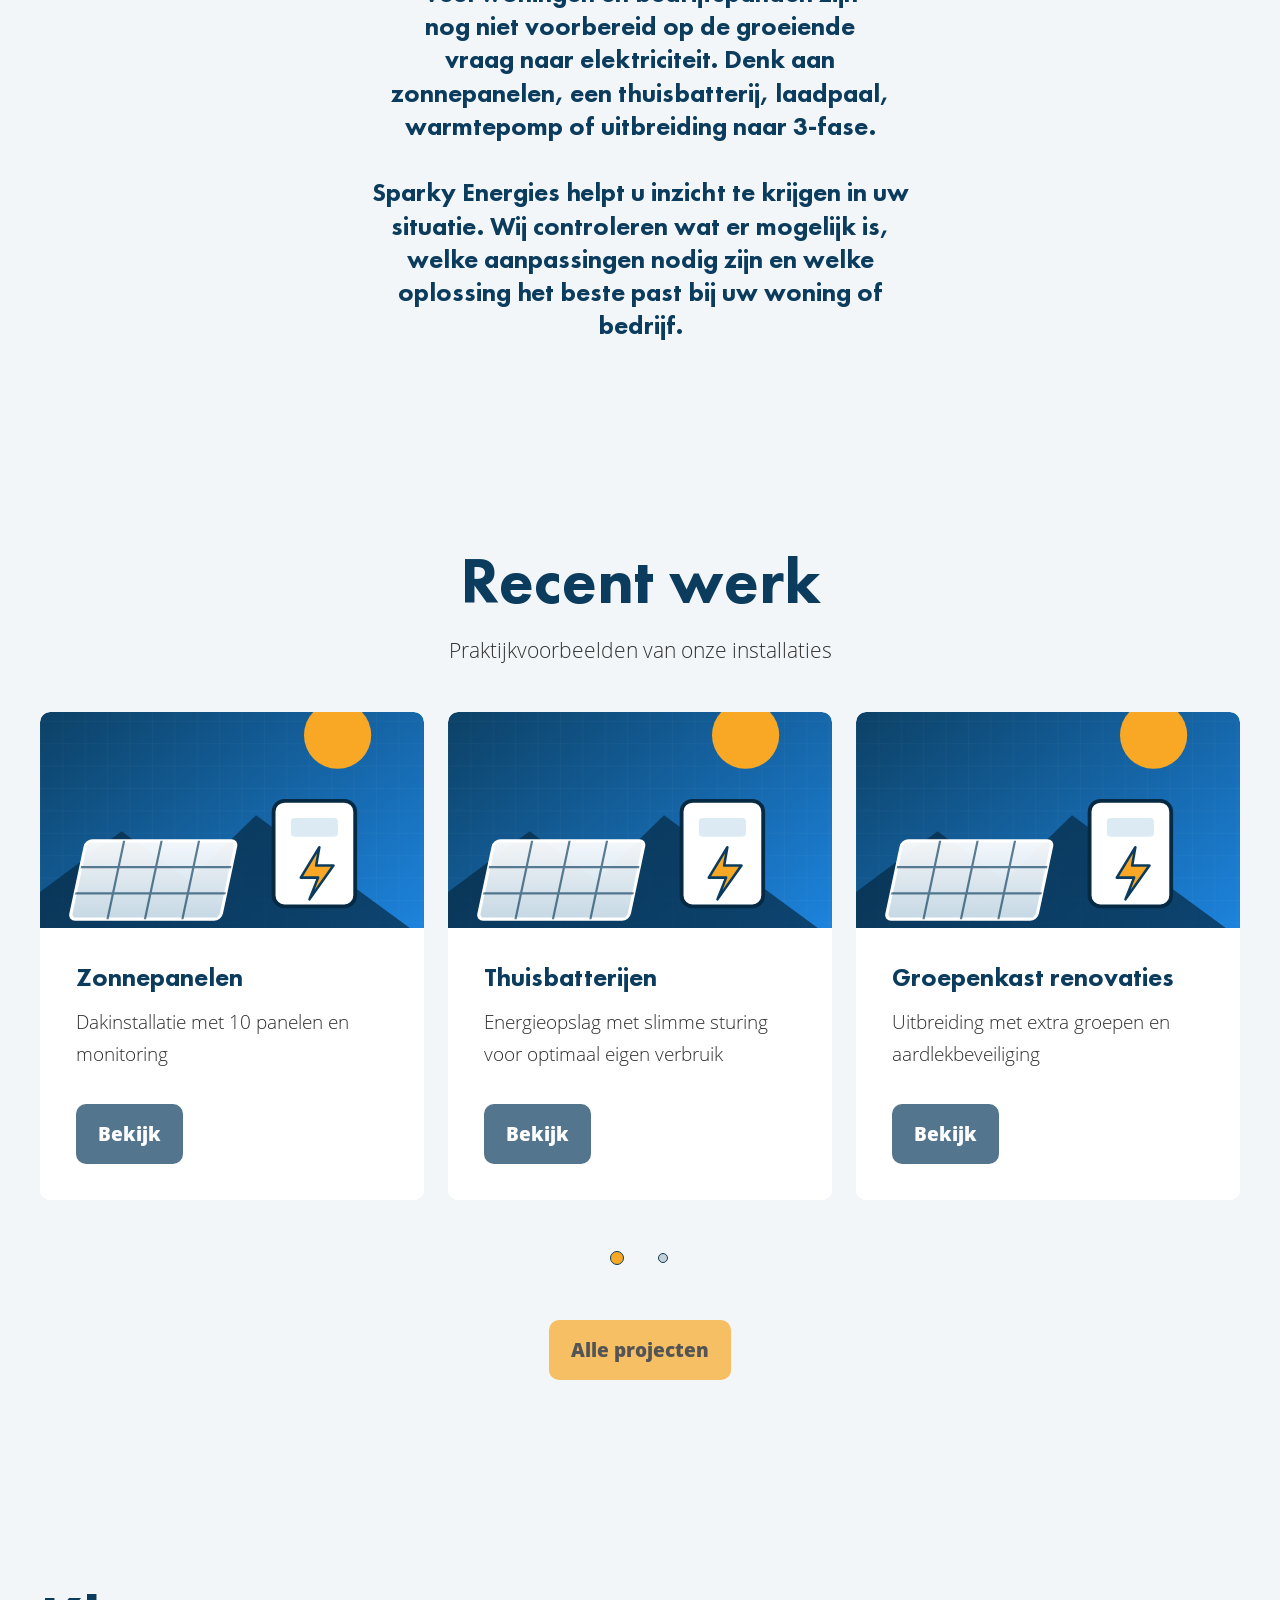
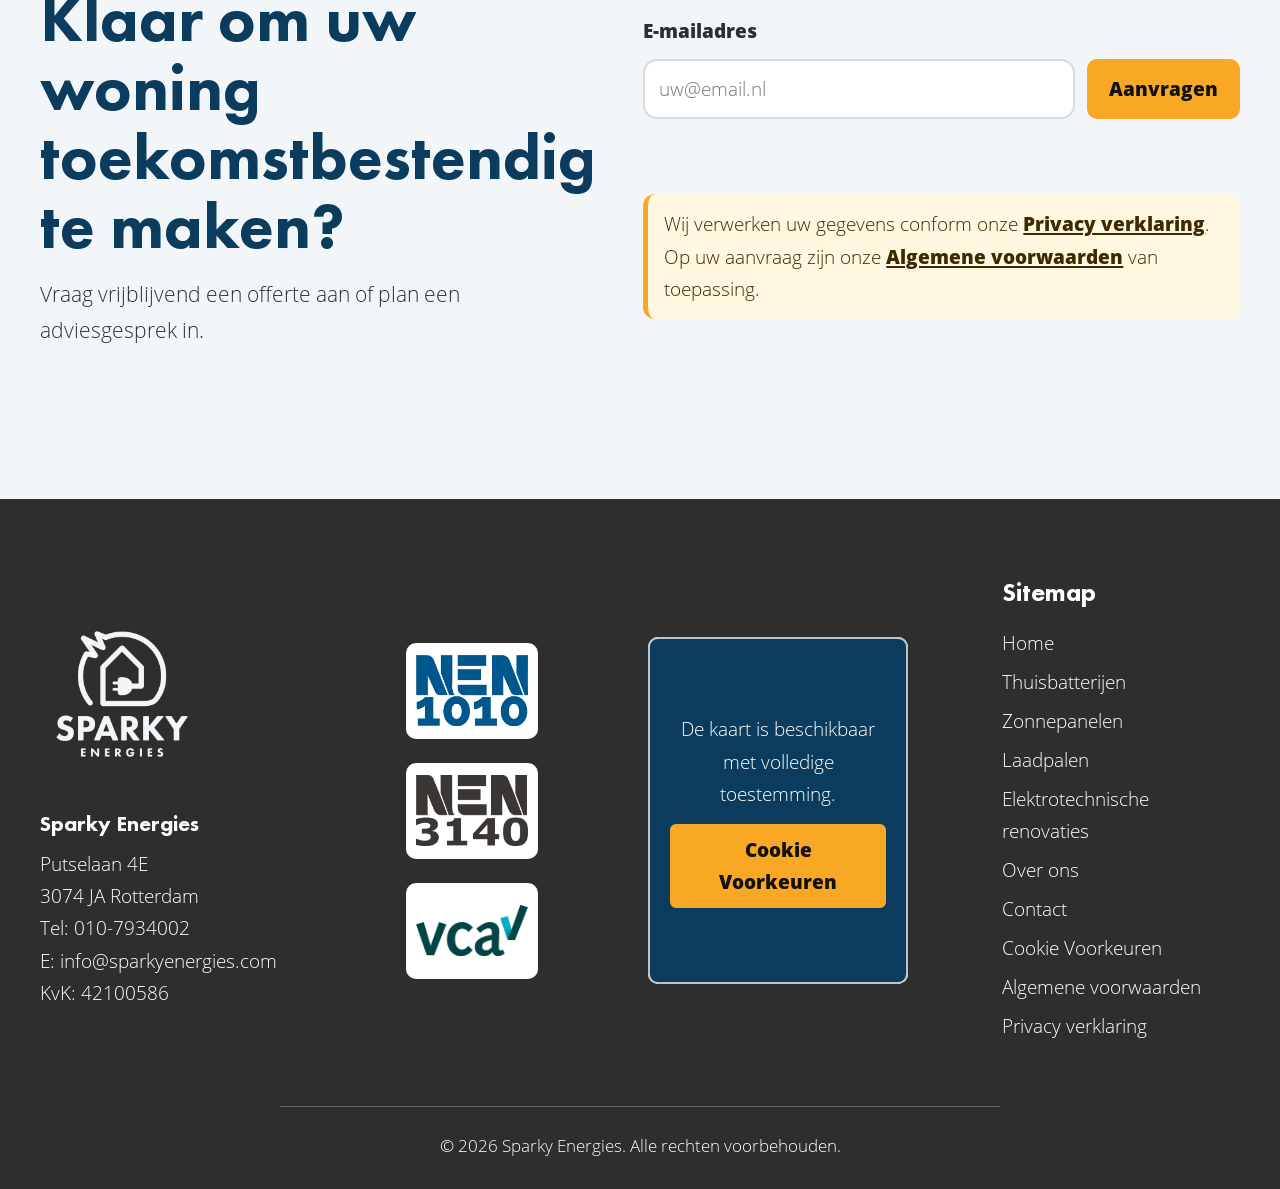
==== commit 0f1f1a5a: "Optimize initial page loading" ====
--- a/index.html
+++ b/index.html
@@ -2,29 +2,6 @@
 <html lang="nl">
 <head>
   <meta charset="utf-8" />
-  <!-- Google tag (gtag.js) -->
-  <script>
-    window.dataLayer = window.dataLayer || [];
-    function gtag(){dataLayer.push(arguments);}
-    (function () {
-      var storedConsent = null;
-      try {
-        storedConsent = window.localStorage.getItem('sparky-cookie-toestemming');
-      } catch (error) {}
-      var consentState = storedConsent === 'volledig' ? 'granted' : 'denied';
-      gtag('consent', 'default', {
-        ad_storage: consentState,
-        analytics_storage: consentState,
-        ad_user_data: consentState,
-        ad_personalization: consentState,
-        wait_for_update: 500
-      });
-      window['ga-disable-G-B8QNYQR8CY'] = consentState !== 'granted';
-    })();
-    gtag('js', new Date());
-    gtag('config', 'G-B8QNYQR8CY');
-  </script>
-  <script id="googleAnalyticsTag" data-google-tag-id="GT-PL9T2DJM" async src="https://www.googletagmanager.com/gtag/js?id=G-B8QNYQR8CY"></script>
   <meta name="viewport" content="width=device-width, initial-scale=1" />
   <title>Elektrotechnisch installateur Rotterdam | Sparky Energies</title>
   <meta name="description" content="Sparky Energies is uw elektrotechnisch installateur in Rotterdam voor zonnepanelen, thuisbatterijen, laadpalen, groepenkasten en renovaties." />
@@ -47,6 +24,11 @@
   <meta name="twitter:title" content="Elektrotechnisch installateur Rotterdam | Sparky Energies" />
   <meta name="twitter:description" content="Zonnepanelen, thuisbatterijen, laadpalen, groepenkasten en elektrotechnische renovaties vanuit Rotterdam." />
   <meta name="twitter:image" content="https://www.sparkyenergies.com/assets/img/SparkyEnergies_Algemeen_Afbeelding_09.jpg" />
+  <link rel="preload" href="assets/fonts/Futura PT Heavy.woff2" as="font" type="font/woff2" crossorigin />
+  <link rel="preload" href="assets/fonts/Open Sans Light.woff2" as="font" type="font/woff2" crossorigin />
+  <link rel="preload" as="image" href="assets/img/SparkyEnergies_Home_Afbeelding_01.webp" type="image/webp" fetchpriority="high"
+    imagesrcset="assets/img/responsive/480/SparkyEnergies_Home_Afbeelding_01.webp 480w, assets/img/responsive/640/SparkyEnergies_Home_Afbeelding_01.webp 640w, assets/img/responsive/768/SparkyEnergies_Home_Afbeelding_01.webp 768w, assets/img/responsive/960/SparkyEnergies_Home_Afbeelding_01.webp 960w, assets/img/responsive/1024/SparkyEnergies_Home_Afbeelding_01.webp 1024w, assets/img/responsive/1280/SparkyEnergies_Home_Afbeelding_01.webp 1280w, assets/img/responsive/1600/SparkyEnergies_Home_Afbeelding_01.webp 1600w, assets/img/SparkyEnergies_Home_Afbeelding_01.webp 1672w"
+    imagesizes="(min-width: 1024px) and (min-height: 700px) and (hover: hover) and (pointer: fine) and (prefers-reduced-motion: no-preference) max(100vw, 1351px), (min-width: 768px) clamp(960px, calc(177.7svh - 284.3px), 1351px), (min-width: 480px) calc(100vw - 48px), calc(100vw - 32px)" />
   <link rel="stylesheet" href="assets/css/styles.css" />
   <link rel="icon" type="image/png" href="assets/img/SparkyEnergies_Algemeen_Afbeelding_01.png" />
   <link rel="apple-touch-icon" href="assets/img/SparkyEnergies_Algemeen_Afbeelding_01.png" />
@@ -189,7 +171,9 @@
       </nav>
     </div>
     <figure id="homeSectGecertificeerdeInstallateursMetVakmanschapMediaPlaceholder" class="homeHeroScrollMedia" data-scroll-expand-media aria-hidden="true">
-      <img class="homeHeroScrollMediaAfbeelding" src="./assets/img/SparkyEnergies_Home_Afbeelding_01.webp" alt="" width="1672" height="941" loading="eager" fetchpriority="high" decoding="async" />
+      <img class="homeHeroScrollMediaAfbeelding" src="assets/img/SparkyEnergies_Home_Afbeelding_01.webp"
+        srcset="assets/img/responsive/480/SparkyEnergies_Home_Afbeelding_01.webp 480w, assets/img/responsive/640/SparkyEnergies_Home_Afbeelding_01.webp 640w, assets/img/responsive/768/SparkyEnergies_Home_Afbeelding_01.webp 768w, assets/img/responsive/960/SparkyEnergies_Home_Afbeelding_01.webp 960w, assets/img/responsive/1024/SparkyEnergies_Home_Afbeelding_01.webp 1024w, assets/img/responsive/1280/SparkyEnergies_Home_Afbeelding_01.webp 1280w, assets/img/responsive/1600/SparkyEnergies_Home_Afbeelding_01.webp 1600w, assets/img/SparkyEnergies_Home_Afbeelding_01.webp 1672w"
+        sizes="(min-width: 1024px) and (min-height: 700px) and (hover: hover) and (pointer: fine) and (prefers-reduced-motion: no-preference) max(100vw, 1351px), (min-width: 768px) clamp(960px, calc(177.7svh - 284.3px), 1351px), (min-width: 480px) calc(100vw - 48px), calc(100vw - 32px)" alt="" width="1672" height="941" loading="eager" fetchpriority="high" decoding="async" />
     </figure>
   </div>
 </section>
--- a/assets/css/styles.css
+++ b/assets/css/styles.css
@@ -8,84 +8,84 @@
 
 @font-face {
   font-family: "Futura PT Light";
-  src: url("../fonts/Futura Light.otf") format("opentype");
+  src: url("../fonts/Futura Light.woff2") format("woff2");
   font-weight: 300;
   font-style: normal;
   font-display: swap;
 }
 @font-face {
   font-family: "Futura PT Heavy";
-  src: url("../fonts/Futura PT Heavy.ttf") format("truetype");
+  src: url("../fonts/Futura PT Heavy.woff2") format("woff2");
   font-weight: 700;
   font-style: normal;
   font-display: swap;
 }
 @font-face {
   font-family: "Open Sans";
-  src: url("../fonts/Open Sans Light.ttf") format("truetype");
+  src: url("../fonts/Open Sans Light.woff2") format("woff2");
   font-weight: 300;
   font-style: normal;
   font-display: swap;
 }
 @font-face {
   font-family: "Open Sans";
-  src: url("../fonts/Open Sans Light Italic.ttf") format("truetype");
+  src: url("../fonts/Open Sans Light Italic.woff2") format("woff2");
   font-weight: 300;
   font-style: italic;
   font-display: swap;
 }
 @font-face {
   font-family: "Open Sans";
-  src: url("../fonts/Open Sans Regular.ttf") format("truetype");
+  src: url("../fonts/Open Sans Regular.woff2") format("woff2");
   font-weight: 400;
   font-style: normal;
   font-display: swap;
 }
 @font-face {
   font-family: "Open Sans";
-  src: url("../fonts/Open Sans Italic.ttf") format("truetype");
+  src: url("../fonts/Open Sans Italic.woff2") format("woff2");
   font-weight: 400;
   font-style: italic;
   font-display: swap;
 }
 @font-face {
   font-family: "Open Sans";
-  src: url("../fonts/Open Sans Semibold.ttf") format("truetype");
+  src: url("../fonts/Open Sans Semibold.woff2") format("woff2");
   font-weight: 600;
   font-style: normal;
   font-display: swap;
 }
 @font-face {
   font-family: "Open Sans";
-  src: url("../fonts/Open Sans Semibold Italic.ttf") format("truetype");
+  src: url("../fonts/Open Sans Semibold Italic.woff2") format("woff2");
   font-weight: 600;
   font-style: italic;
   font-display: swap;
 }
 @font-face {
   font-family: "Open Sans";
-  src: url("../fonts/Open Sans Bold.ttf") format("truetype");
+  src: url("../fonts/Open Sans Bold.woff2") format("woff2");
   font-weight: 700;
   font-style: normal;
   font-display: swap;
 }
 @font-face {
   font-family: "Open Sans";
-  src: url("../fonts/Open Sans Bold Italic.ttf") format("truetype");
+  src: url("../fonts/Open Sans Bold Italic.woff2") format("woff2");
   font-weight: 700;
   font-style: italic;
   font-display: swap;
 }
 @font-face {
   font-family: "Open Sans";
-  src: url("../fonts/Open Sans Extrabold.ttf") format("truetype");
+  src: url("../fonts/Open Sans Extrabold.woff2") format("woff2");
   font-weight: 800;
   font-style: normal;
   font-display: swap;
 }
 @font-face {
   font-family: "Open Sans";
-  src: url("../fonts/Open Sans Extrabold Italic.ttf") format("truetype");
+  src: url("../fonts/Open Sans Extrabold Italic.woff2") format("woff2");
   font-weight: 800;
   font-style: italic;
   font-display: swap;
@@ -497,7 +497,8 @@
 body.hoogContrast .homeSectWatWijVoorUInstallerenEnOnderhoudenMedia { background: #fff; }
 body.hoogContrast .homeSectWatWijVoorUInstallerenEnOnderhoudenAfbeelding { filter: grayscale(1) contrast(1.35); }
 body.hoogContrast .homeSectWatWijVoorUInstallerenEnOnderhouden .homeSectWatWijVoorUInstallerenEnOnderhoudenDienstKaart { border: 0; border-radius: 10px; box-shadow: none; }
-.layoutImageCta { display: grid; width: 100%; max-width: none; min-height: 350px; margin-inline: 0; place-items: center; padding-inline: clamp(20px, 6vw, 80px); overflow: hidden; background-color: var(--sparkyDonkerBlauw); background-image: linear-gradient(135deg, rgba(5, 28, 45, .68), rgba(11, 60, 93, .52)), url("../img/SparkyEnergies_Algemeen_Afbeelding_09.jpg"); background-position: center; background-repeat: no-repeat; background-size: cover; }
+.layoutImageCta { display: grid; width: 100%; max-width: none; min-height: 350px; margin-inline: 0; place-items: center; padding-inline: clamp(20px, 6vw, 80px); overflow: hidden; background-color: var(--sparkyDonkerBlauw); background-image: none; background-position: center; background-repeat: no-repeat; background-size: cover; }
+.layoutImageCta.isAchtergrondGeladen { background-image: linear-gradient(135deg, rgba(5, 28, 45, .68), rgba(11, 60, 93, .52)), url("../img/SparkyEnergies_Algemeen_Afbeelding_09.jpg"); }
 .layoutImageCtaInhoud { display: flex; width: min(960px, 100%); flex-direction: column; align-items: center; text-align: center; }
 .layoutImageCta .sectieKop { width: 100%; max-width: 960px; }
 .layoutImageCta h2,
@@ -513,7 +514,8 @@
 .layoutImageCta .siteBtn { margin-block-start: clamp(26px, 4vw, 40px); }
 .layoutImageCta .sectionActies { justify-content: center; margin-block-start: clamp(26px, 4vw, 40px); }
 .layoutImageCta .sectionActies .siteBtn { margin-block-start: 0; }
-body.hoogContrast .layoutImageCta { background-color: var(--sparkyDonkerBlauw); background-image: linear-gradient(135deg, rgba(0, 0, 0, .78), rgba(0, 0, 0, .62)), url("../img/SparkyEnergies_Algemeen_Afbeelding_09.jpg"); background-size: cover; }
+body.hoogContrast .layoutImageCta { background-color: var(--sparkyDonkerBlauw); background-image: none; background-size: cover; }
+body.hoogContrast .layoutImageCta.isAchtergrondGeladen { background-image: linear-gradient(135deg, rgba(0, 0, 0, .78), rgba(0, 0, 0, .62)), url("../img/SparkyEnergies_Algemeen_Afbeelding_09.jpg"); }
 body.hoogContrast .layoutImageCta h2,
 body.hoogContrast .layoutImageCta h4,
 body.hoogContrast .layoutImageCta .sectieIntro { color: #000; text-shadow: none; }
@@ -1775,11 +1777,15 @@
 
 body.hoogContrast .layoutImageCta {
   background-color: #000 !important;
-  background-image: linear-gradient(135deg, rgba(0, 0, 0, .78), rgba(0, 0, 0, .62)), url("../img/SparkyEnergies_Algemeen_Afbeelding_09.jpg") !important;
+  background-image: none !important;
   background-position: center !important;
   background-repeat: no-repeat !important;
   background-size: cover !important;
   color: var(--sparkyLichtGrijs) !important;
+}
+
+body.hoogContrast .layoutImageCta.isAchtergrondGeladen {
+  background-image: linear-gradient(135deg, rgba(0, 0, 0, .78), rgba(0, 0, 0, .62)), url("../img/SparkyEnergies_Algemeen_Afbeelding_09.jpg") !important;
 }
 
 body.hoogContrast .thuisbatterijSectVoorWoningEnBedrijf .thuisbatterijSectVoorWoningEnBedrijfMedia,
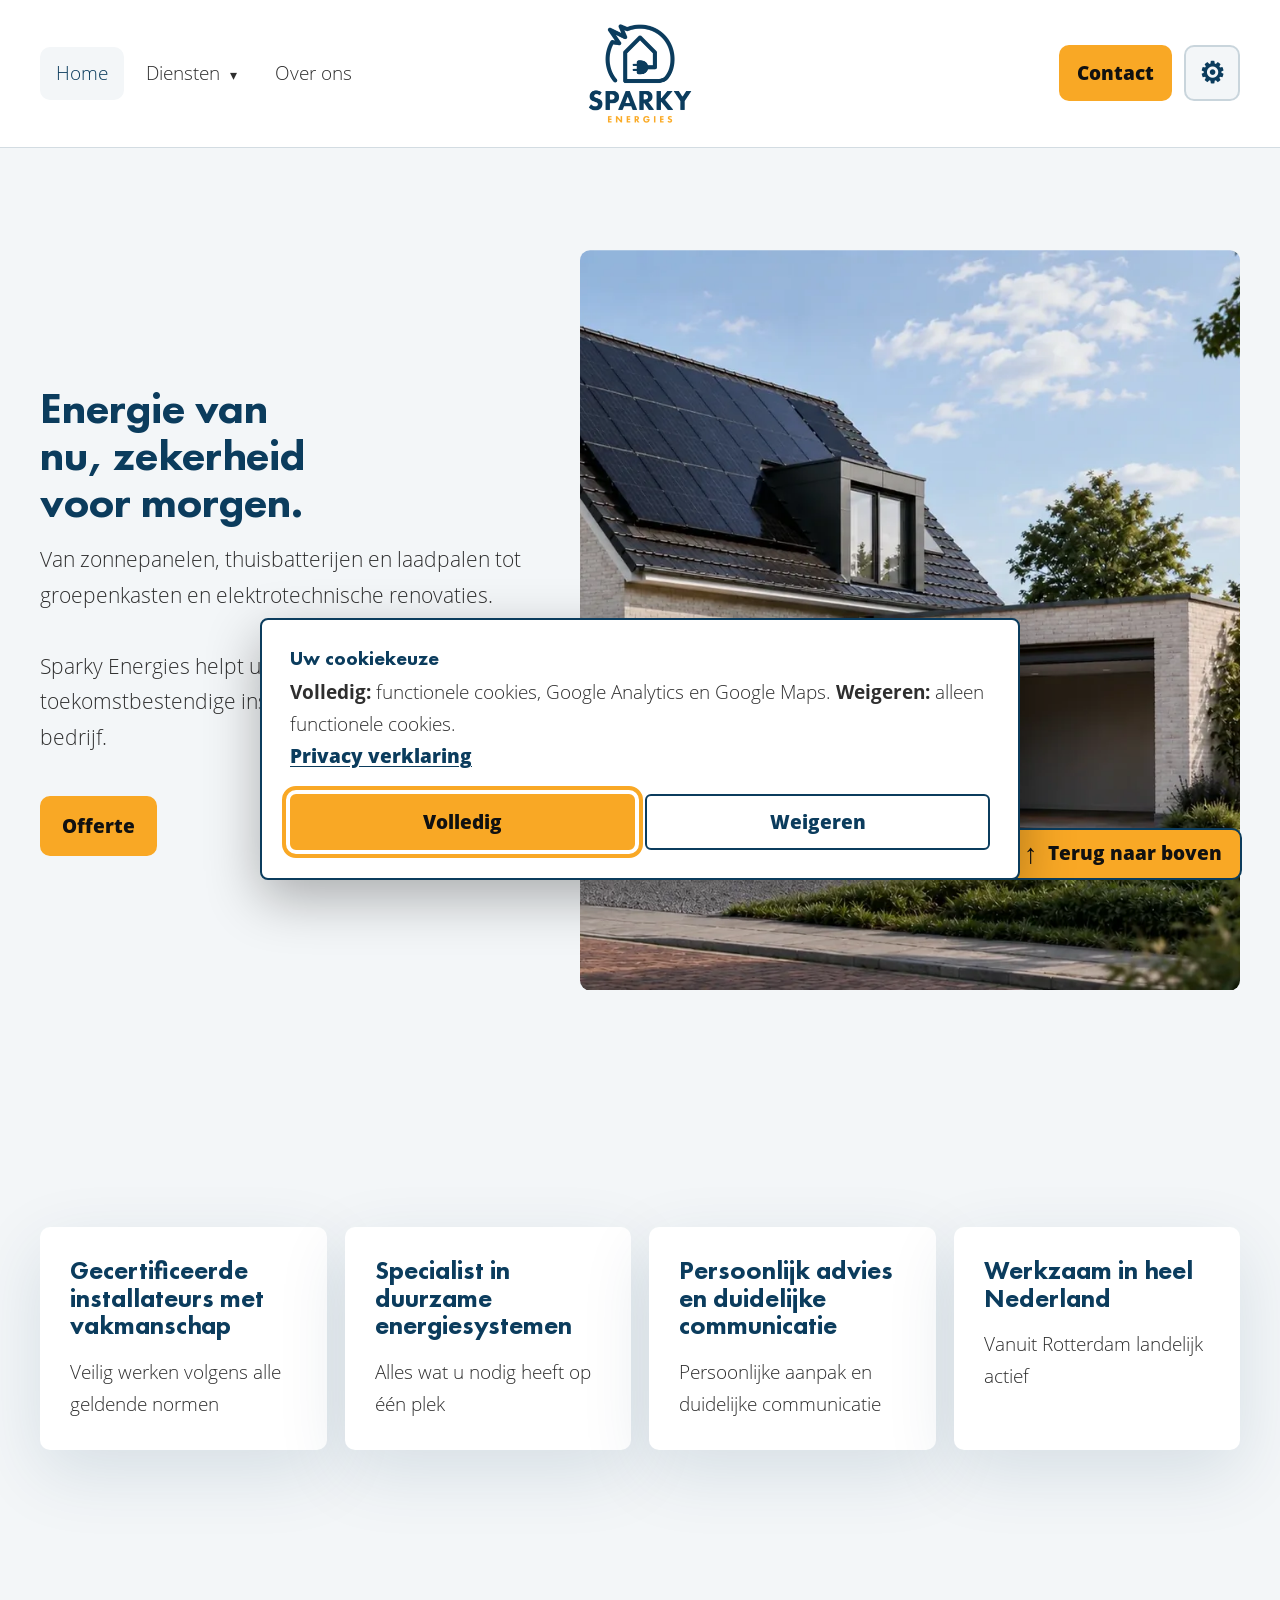
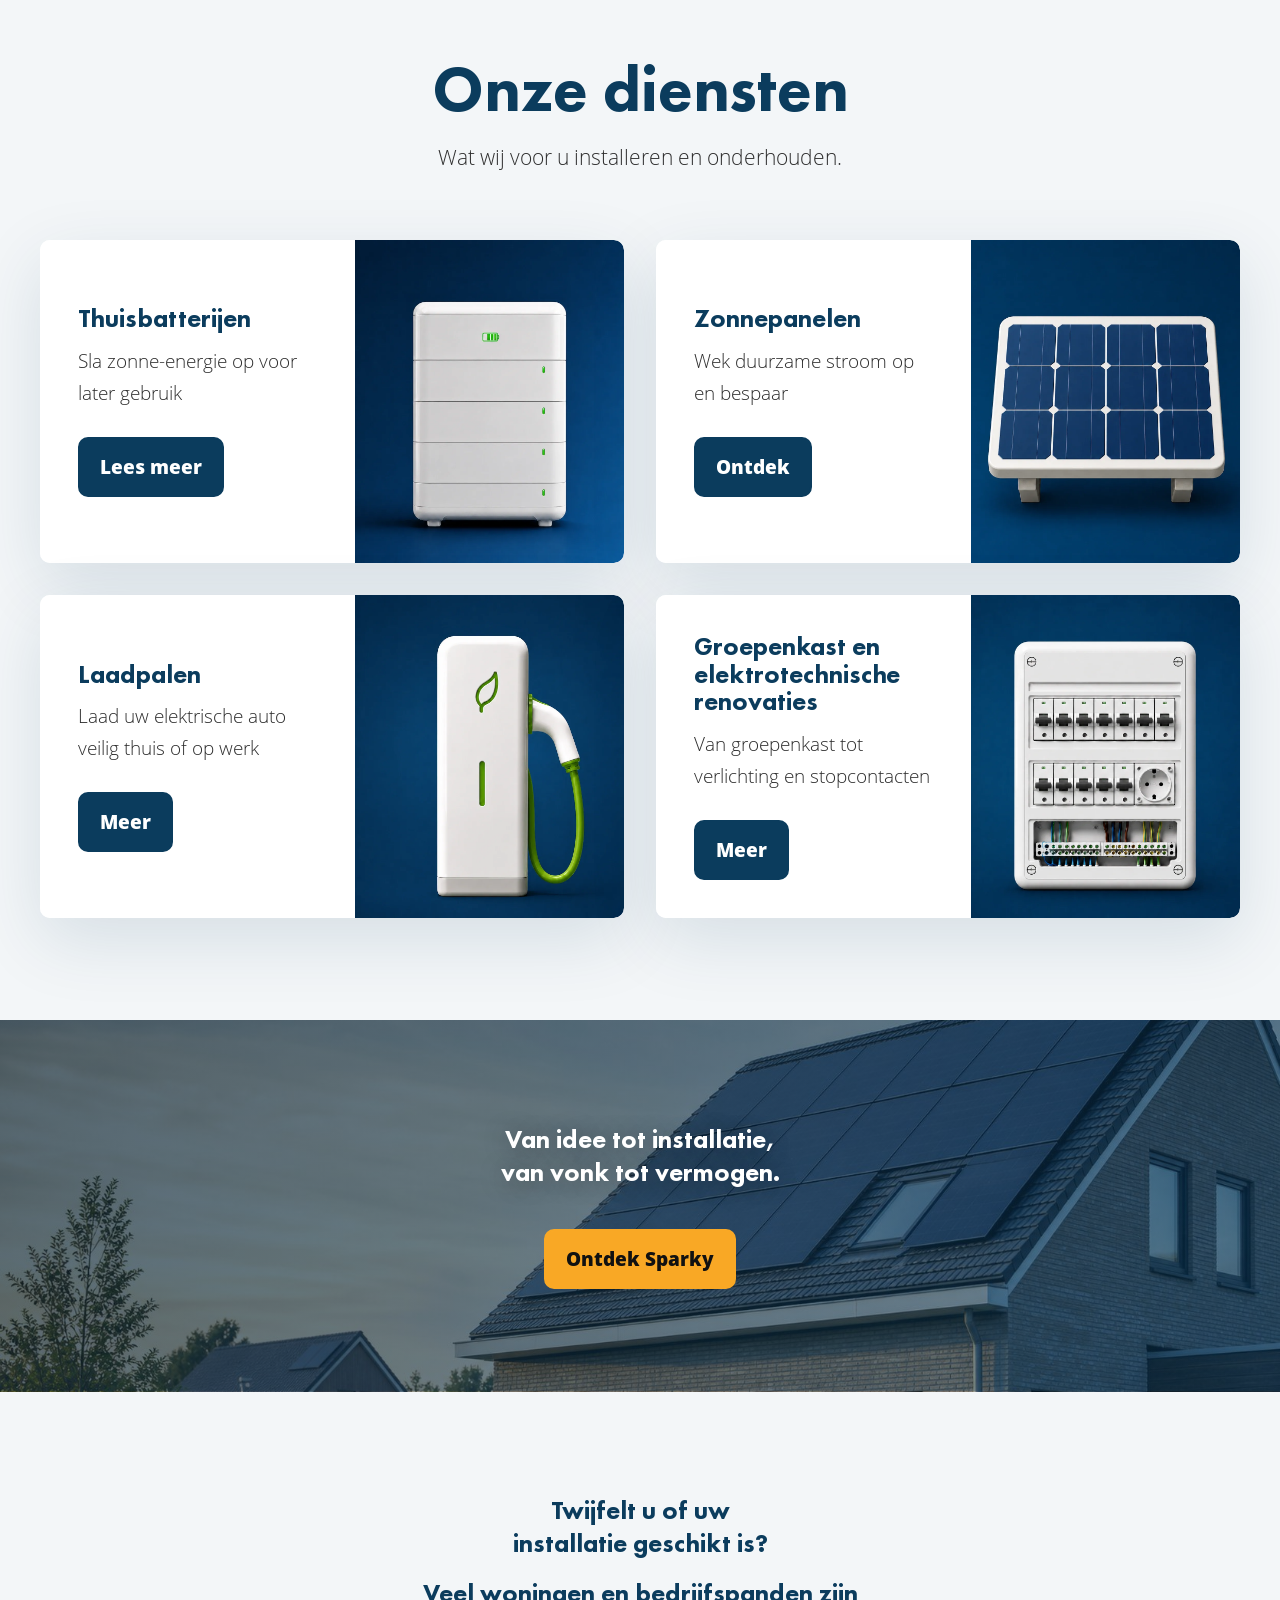
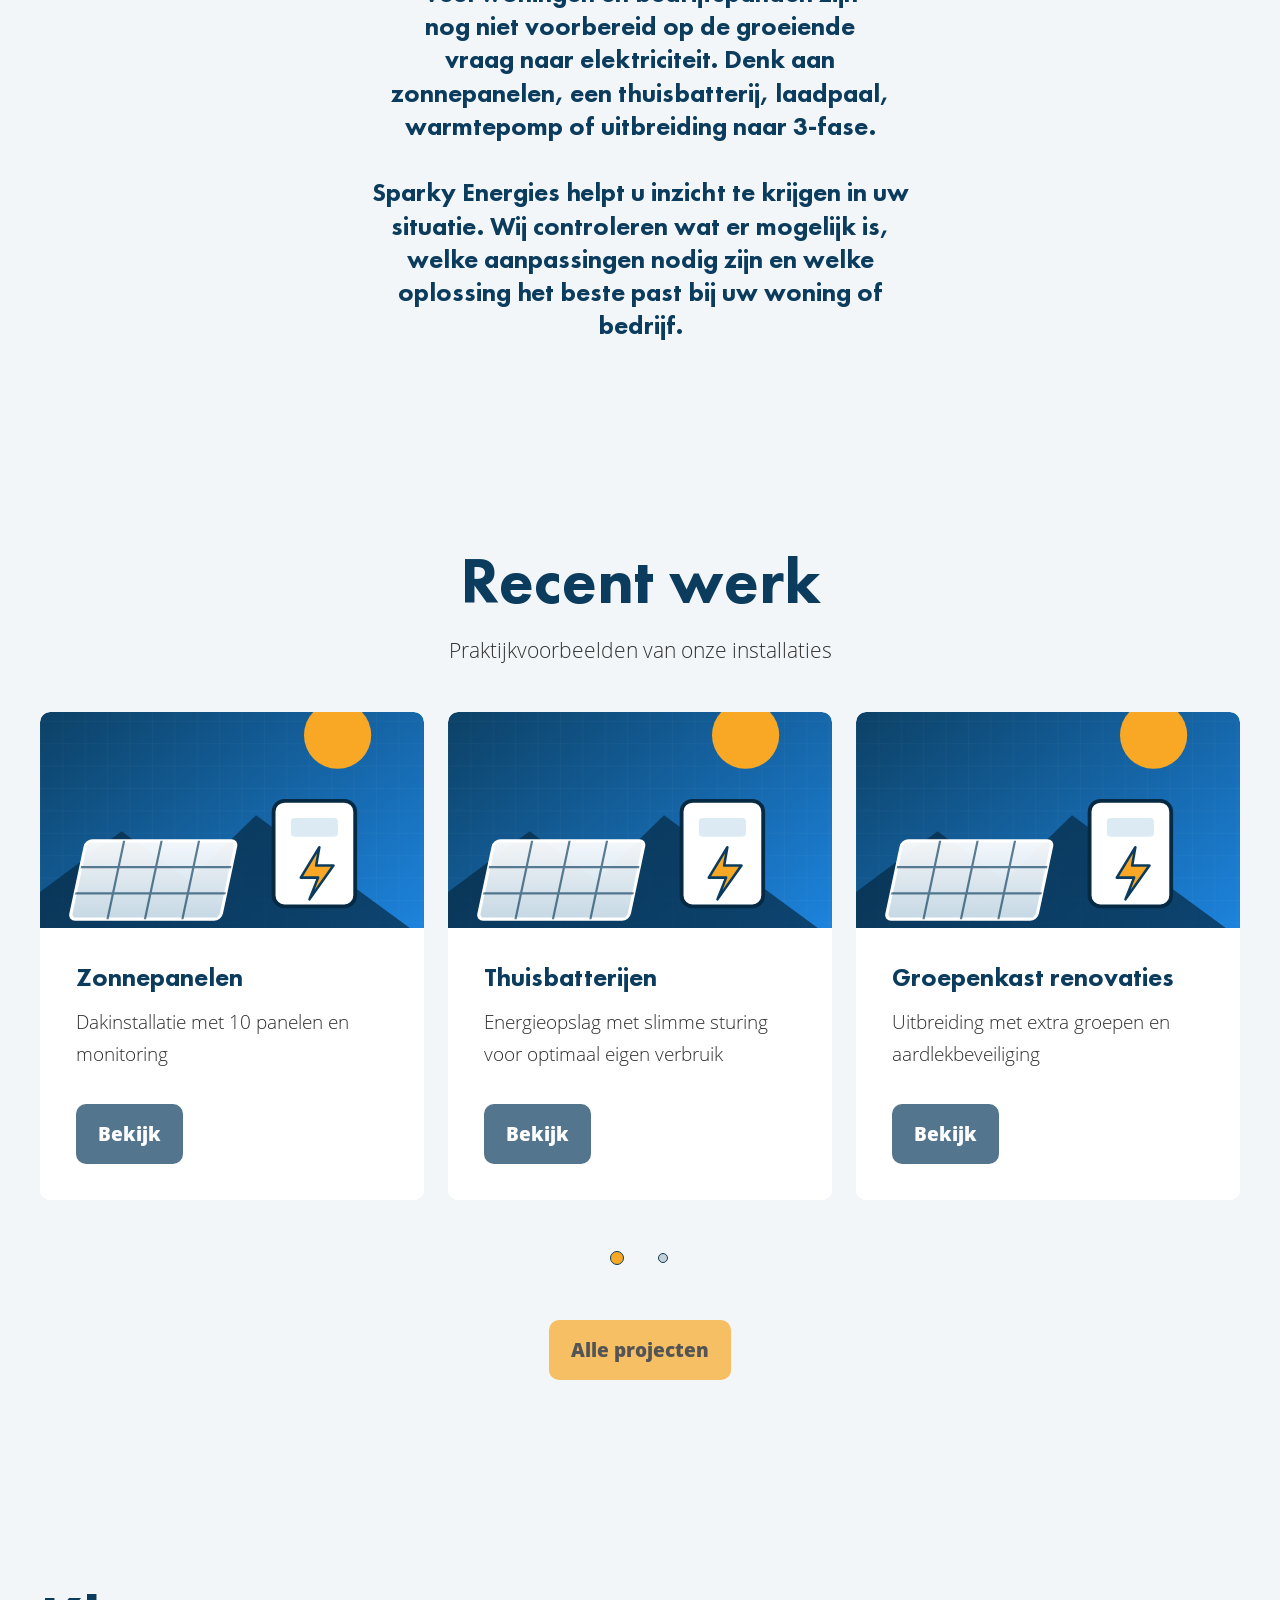
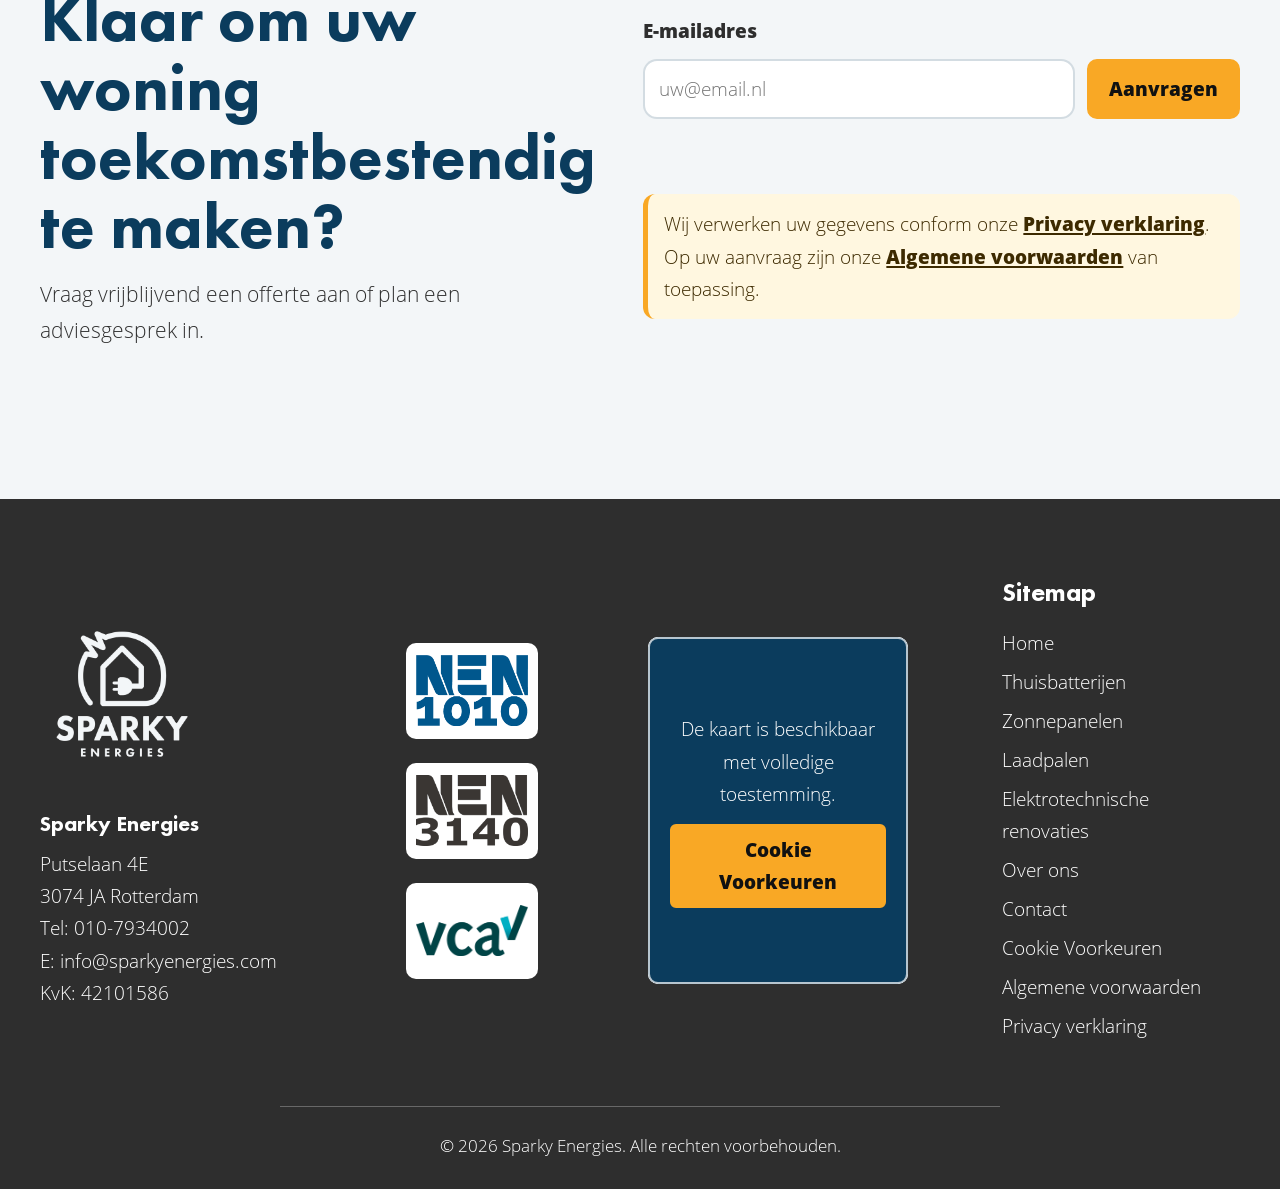
==== commit ff457e79: "Fix KvK number in footer address Updated KvK number in footer address section." ====
--- a/index.html
+++ b/index.html
@@ -388,7 +388,7 @@
       <section class="footerKolom footerBedrijf" aria-labelledby="footerSectBedrijfsgegevensH2">
         <h2 id="footerSectBedrijfsgegevensH2" class="srOnly">Bedrijfsgegevens</h2>
         <a class="footerLogoLink" href="index.html" aria-label="Sparky Energies home"><img class="footerLogoAfbeelding" src="assets/img/SparkyEnergies_Algemeen_Afbeelding_03.png" alt="Sparky Energies logo" width="512" height="506" loading="lazy" decoding="async" /></a>
-        <address class="footerBedrijfsgegevens"><strong>Sparky Energies</strong><span>Putselaan 4E</span><span>3074 JA Rotterdam</span><a href="tel:+31107934002">Tel: 010-7934002</a><a href="mailto:info@sparkyenergies.com">E: info@sparkyenergies.com</a><span>KvK: 42100586</span></address>
+        <address class="footerBedrijfsgegevens"><strong>Sparky Energies</strong><span>Putselaan 4E</span><span>3074 JA Rotterdam</span><a href="tel:+31107934002">Tel: 010-7934002</a><a href="mailto:info@sparkyenergies.com">E: info@sparkyenergies.com</a><span>KvK: 42101586</span></address>
       </section>
       <section class="footerKolom footerCertificeringen" aria-labelledby="footerSectCertificeringenH2">
         <h2 id="footerSectCertificeringenH2" class="srOnly">Normen en certificering</h2>
